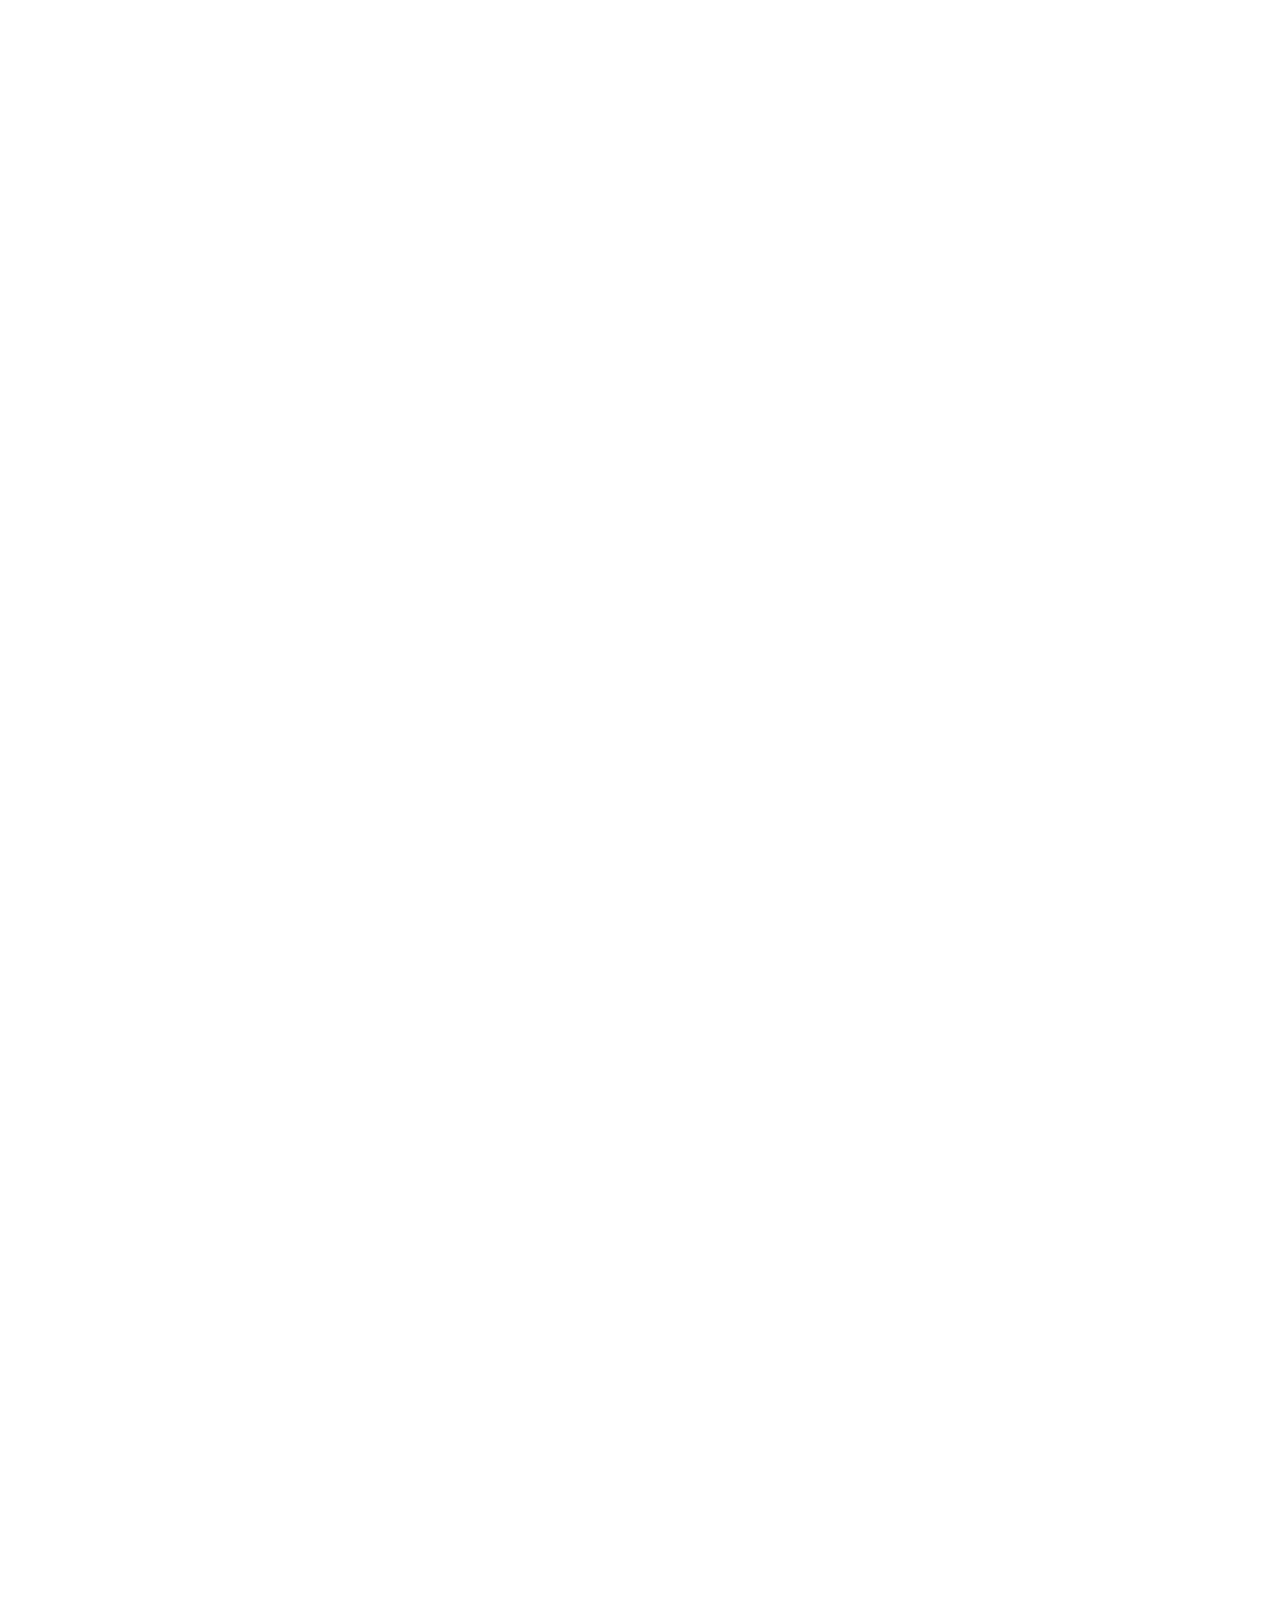
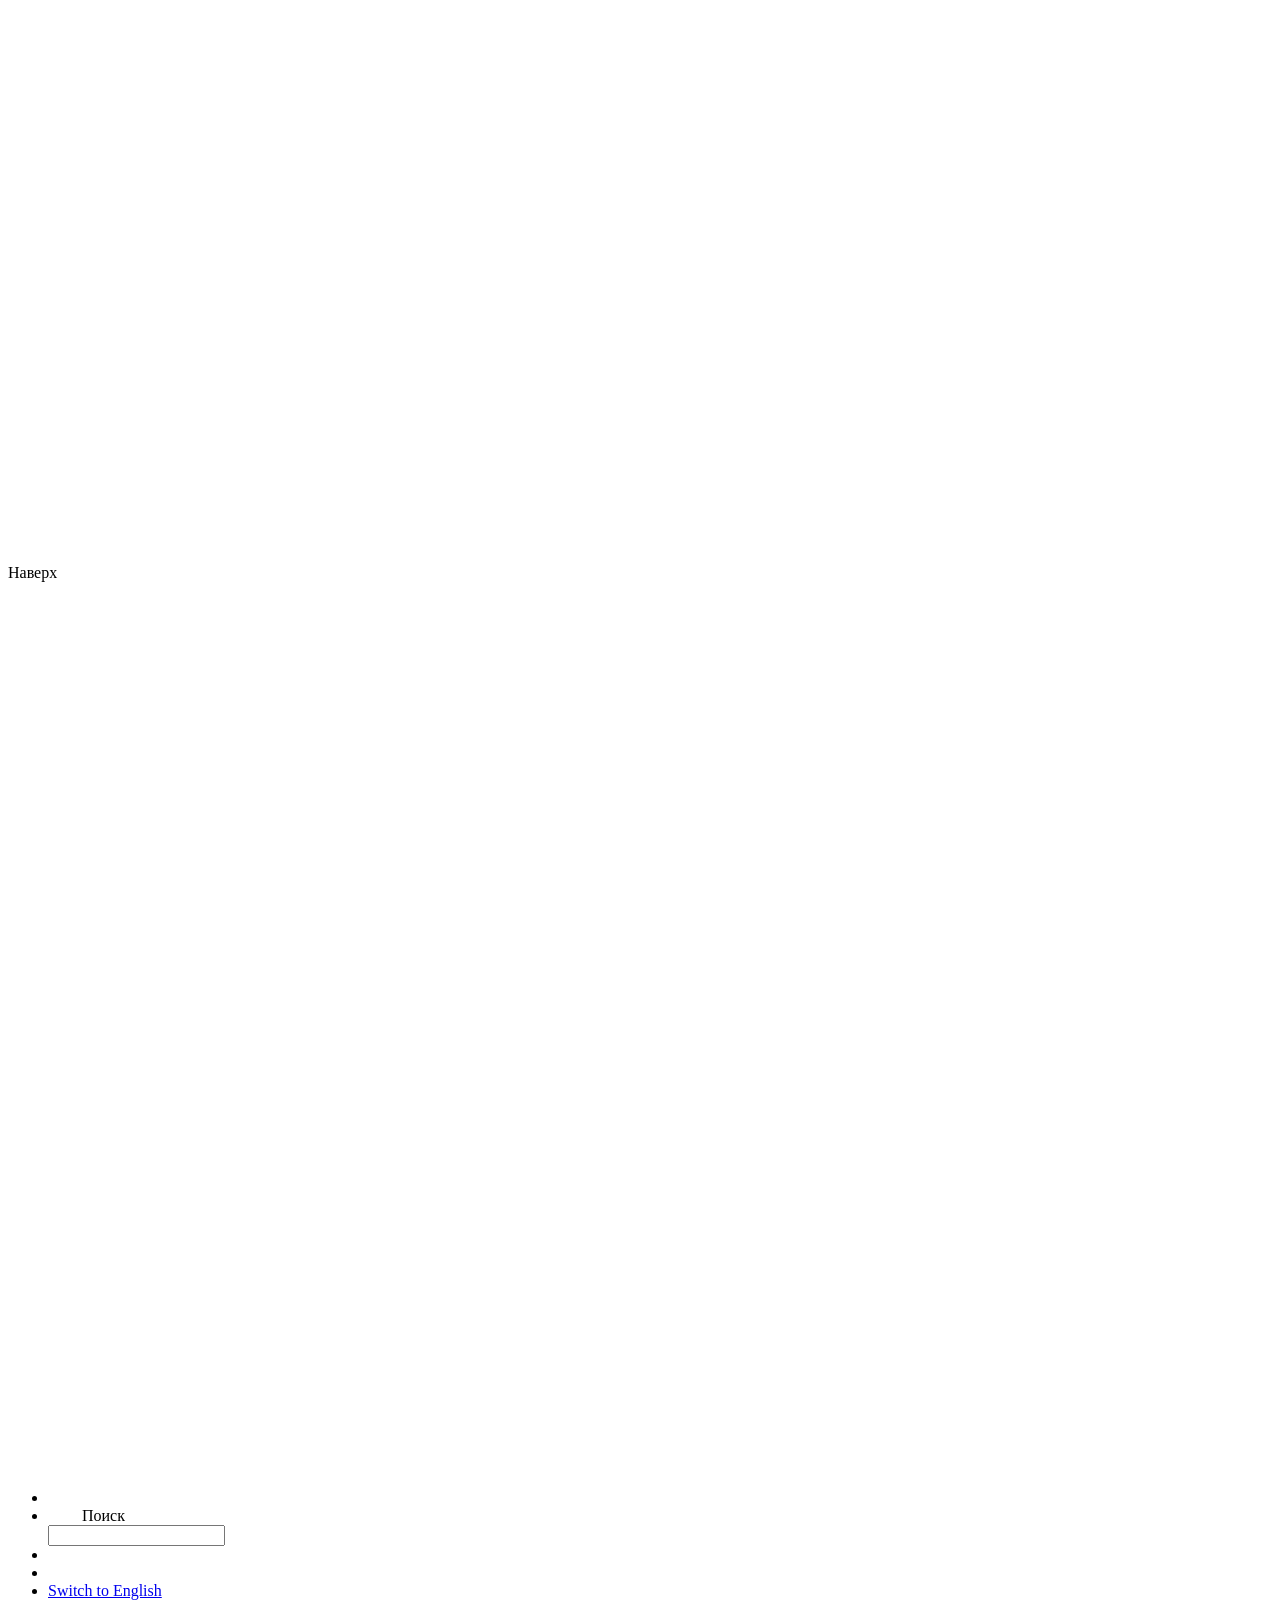
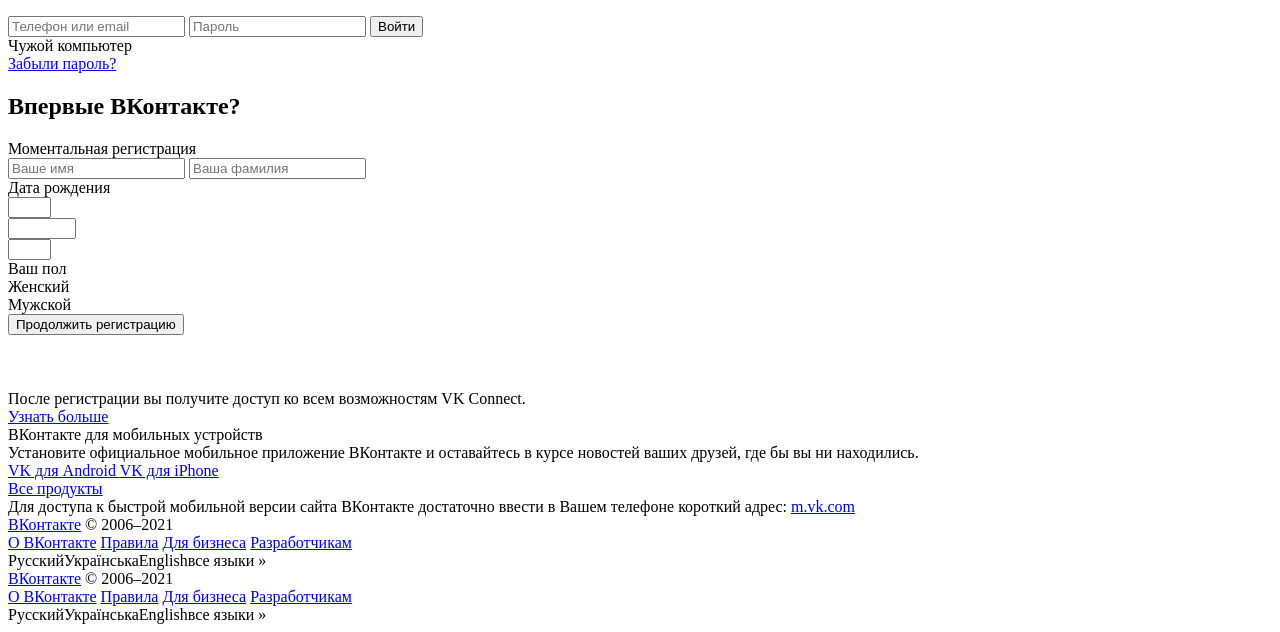
==== index.html @ ff1711c6 "Initial commit" ====
<!DOCTYPE html>
<!-- saved from url=(0015)https://vk.com/ -->
<html lang="ru" dir="ltr" style="--scroll-fixed-width:1863px; --layout-width:960px;"><head class="push_notifier_supported"><meta http-equiv="Content-Type" content="text/html; charset=windows-1251">
<meta http-equiv="X-UA-Compatible" content="IE=edge">
<link rel="shortcut icon" href="https://vk.com/images/icons/favicons/fav_logo.ico?6">

<link rel="apple-touch-icon" href="https://vk.com/images/icons/pwa/apple/default.png?11">


<meta name="description" content="��������� � ������������� �������� ��� ������� � ������ ������ � ��������������, ������� ��������� ���������� ������� ��������� �������. �� �����, ����� ������, ������������, �������������, ������ � ������� ������ ���������� � ��������.">

<title>����� ���������� | ���������</title>

<noscript><meta http-equiv="refresh" content="0; URL=/badbrowser.php"></noscript>

<link type="text/css" rel="stylesheet" href="./����� ���������� _ ���������_files/common.98b99e2657a9393bf182.css"><link type="text/css" rel="stylesheet" href="./����� ���������� _ ���������_files/base.0cde54f9659869dbcda3.css"><link type="text/css" rel="stylesheet" href="./����� ���������� _ ���������_files/fonts_utf.3e49cba3b57d115e0fd0.css"><link type="text/css" rel="stylesheet" href="./����� ���������� _ ���������_files/fonts_cnt.2758ddb836f8883f0d1d.css">

<script src="./����� ���������� _ ���������_files/sdk.js.���������" async="" crossorigin="anonymous"></script><script type="text/javascript" async="" src="./����� ���������� _ ���������_files/code.js.���������"></script><script id="facebook-jssdk" src="./����� ���������� _ ���������_files/sdk.js(1).���������"></script><script type="text/javascript">


(function() {
var alertCont;
function trackOldBrowserEvent(event) {
  var xhr = new XMLHttpRequest();
  xhr.open('GET', '/badbrowser_stat.php?act=track&event=' + event);
  xhr.send();
}
function exposeGlobals() {
  window.hideOldBrowser = function() {
    alertCont.remove();
    var date = new Date();
    date.setTime(date.getTime() + (7 * 24 * 60 * 60 * 1000));
    var expiresDate = date.toGMTString();
    var domain = window.locDomain;
    document.cookie = 'remixoldbshown=1; expires=' + expiresDate + '; path=/' + (domain ? '; domain=.' + domain : '') + ';secure';
    trackOldBrowserEvent('hideAlert_atom');
  }
}
function checkOldBrowser() {
  if(!document.body) {
    setTimeout(checkOldBrowser, 100);
    return;
  }
  try {
    if ((false || !('noModule' in HTMLScriptElement.prototype)) && !false) {
      exposeGlobals();
      var alert = '<div class="OldBrowser__container OldBrowser__container--atom" style="width:960px;">  ��� ������� �������. ���������� <a href="https://vk.com/away.php?to=https%3A%2F%2F1l-go.mail.ru%2Fr%2Fadid%2F3152198_2013344%2Fpid%2F102819%2Fpof%2F1%2Ff%2F3%2F%3F_1larg_sub%3Dwidgetgame.505007%26rfr%3D505007%26utm_source%3Dvk%26utm_medium%3Dstripeall%26utm_campaign%3DExpVk&badbrowser=atom&badbrowser_meta=_badbrowser_alert" target="_blank">������� Atom</a>, ����� ������ ��������� ���� ������� � ����������. <a href="https://vk.com/away.php?to=https%3A%2F%2F1l-go.mail.ru%2Fr%2Fadid%2F3152198_2013344%2Fpid%2F102819%2Fpof%2F1%2Ff%2F3%2F%3F_1larg_sub%3Dwidgetgame.505007%26rfr%3D505007%26utm_source%3Dvk%26utm_medium%3Dstripeall%26utm_campaign%3DExpVk&badbrowser=atom&badbrowser_meta=_badbrowser_alert" target="_blank">���������</a>  <span class="OldBrowser__close" aria-label="�������" role="button" onclick="hideOldBrowser();"></span></div>';
      alertCont = document.createElement('div');
      alertCont.className = 'OldBrowser';
      alertCont.id = 'old_browser_wrap';
      alertCont.innerHTML = alert;
      document.body.appendChild(alertCont);
      trackOldBrowserEvent('showAlert_atom');
    } else {
      if (browserVersion < lastVersions[browserName] - 1) {
        trackOldBrowserEvent('badBrowser' + (lastVersions[browserName] - browserVersion));
      }
    }
  } catch(e) {}
}
setTimeout(checkOldBrowser, 0);
})();
var vk = {
  ads_rotate_interval: 120000,
  al: parseInt('3') || 4,
  id: 0,
  sex: 0,
  intnat: '' ? true : false,
  host: 'vk.com',
  loginDomain: 'https://login.vk.com/',
  lang: 0,
  statsMeta: {"platform":"web2","st":false,"time":1611309589,"hash":"NUoEAa5z1eezAglISKm4rr62os9fqSks07kxkc6GIv0"},
  loaderNavSection: '',
  rtl: parseInt('') || 0,
  version: 8029367,
  stDomains: 0,
  stDomain: 'https://st2-9.vk.com',
  navPostfix: "",
  wsTransport: 'https://stats.vk-portal.net',
  stExcludedMasks: ["loader_nav","lang","sw\/"],
  zero: false,
  contlen: 11785,
  loginscheme: 'https',
  ip_h: '6141a54b677fbe3a4a',
  navPrefix: '/',
  dt: parseInt('0') || 0,
  fs: parseInt('13') || 13,
  ts: 1611309589,
  tz: 10800,
  pd: 0,
  vcost: 7,
  time: [2021, 1, 22, 12, 59, 49],
  sampleUser: -1, spentLastSendTS: new Date().getTime(),
  a11y: 0,
  statusExportHash: '',
  audioAdsConfig: {"_":"_"},
  longViewTestGroup: "every_view",
  cma: 1,
  lpConfig: {
    enabled: 0,
    key: '',
    ts: 0,
    url: '',
    lpstat: 0,
    sseUrl: 'https://papi.vk.com/pushsse/ruim'
  },

  pr_tpl: "<div class=\"pr %cls%\" id=\"%id%\"><div class=\"pr_bt\"><\/div><div class=\"pr_bt\"><\/div><div class=\"pr_bt\"><\/div><\/div>",
  push_hash: '96d9d2d1ba0ca1ed69',

  audioInlinePlayerTpl: "<div class=\"audio_inline_player _audio_inline_player no_select\">\n  <div class=\"audio_inline_player_right\">\n    <div class=\"audio_inline_player_volume\"><\/div>\n  <\/div>\n  <div class=\"audio_inline_player_left\">\n    <div class=\"audio_inline_player_progress\"><\/div>\n  <\/div>\n<\/div>",

  pe: {"vk_apps_svg_qr":1,"upload.send_upload_stat":1,"push_notifier":1,"notify_new_events_box":1,"mini_apps_web_add_to_favorites":1,"mini_apps_web_add_to_menu":1,"mini_apps_m_web_new_stub_page":1,"cookie_class_samesite":1,"cookie_secure_default_true":1,"stickers_bot_link":1,"widgets_xdm_same_origin":1,"stickers_money_transfer_suggestions":1,"web2_story_box_enabled":1,"bridge_mobile_story_box_enabled":1,"gifts_stickers_preview_tooltips":1,"navigation_timespent":1,"market_item_recommendations_view_log":1,"market_item_others_view_log":1,"web_stats_transport_story_view":1,"registration_item_stat":1,"mvk_lazy_static_reload":1,"notifications_view_new":1,"ads_market_autopromotion_bookmarks_stats":1,"mini_apps_web_call_api_form_data":1,"web_new_photo_editor":1,"web_new_photo_editor_crop":1,"web_photo_editor_hide_entrypoint":1,"web_stats_try_send":1,"stickers_catalog_reload_after_buy":1,"web_stats_send_on_events_limit":1,"stickers_web_new_ui":1,"ads_new_reports_web_tgb":1,"ads_autopromotion_web_cashback":1,"recognize_mock_turn_off":1,"photo_recognition_web":1,"aliexpress_app_links_with_partner_links":1,"ads_new_reports_web_histories":1,"ads_new_reports_mvk_histories":1,"audio_unauth_preview":1,"audio_unauth_preview_box":1,"ads_easy_promote_goods_new_create_api":1,"unauthorized_media_layer_box":1,"mail_history_unread_counter_observer":1,"pinned_conversations":1,"messenger_empty_pinned_support":1},
  ex: [],
  countryISO: 'RU',
  apiConfigDomains: {
    apiDomain: 'api.vk.com',
    loginDomain: 'login.vk.com',
  },

  isCallsDevEnv: '' ? true : false,
};;vk.rv="105761";;if (!window.constants) { window.constants = {Groups: {
  GROUPS_ADMIN_LEVEL_USER: 0,
  GROUPS_ADMIN_LEVEL_MODERATOR: 1,
  GROUPS_ADMIN_LEVEL_EDITOR: 2,
  GROUPS_ADMIN_LEVEL_ADMINISTRATOR: 3,
  GROUPS_ADMIN_LEVEL_HOST: 4,
  GROUPS_ADMIN_LEVEL_EVENT_CREATOR: 5,
  GROUPS_ADMIN_LEVEL_CREATOR: 6,
  GROUPS_ADMIN_PSEUDO_LEVEL_ADVERTISER: 100
}}; };

window.locDomain = vk.host.match(/[a-zA-Z]+\.[a-zA-Z]+\.?$/)[0];
var _ua = navigator.userAgent.toLowerCase();
if (/opera/i.test(_ua) || !/msie 6/i.test(_ua) || document.domain != locDomain) document.domain = locDomain;
var ___htest = (location.toString().match(/#(.*)/) || {})[1] || '', ___to;
___htest = ___htest.split('#').pop();
if (vk.al != 1 && ___htest.length && ___htest.substr(0, 1) == vk.navPrefix) {
  if (vk.al != 3 || vk.navPrefix != '!') {
    ___to = ___htest.replace(/^(\/|!)/, '');
    if (___to.match(/^([^\?]*\.php|login|mobile|away)([^a-z0-9\.]|$)/)) ___to = '';
    location.replace(location.protocol + '//' + location.host + '/' + ___to);
  }
}

var StaticFiles = {
  'cmodules/web/common_web.js' : {v: '228'},
  'al/common.98b99e2657a9393bf182.css':{v:''},'common.css':{v:1},'al/base.0cde54f9659869dbcda3.css':{v:''},'base.css':{v:1},'al/fonts_utf.3e49cba3b57d115e0fd0.css':{v:''},'fonts_utf.css':{v:1},'al/fonts_cnt.2758ddb836f8883f0d1d.css':{v:''},'fonts_cnt.css':{v:1}
  ,'cmodules/bundles/evbus.035f3d2e60c59ab7cd67.js':{v:'439c8b71aafdabfd59fa'},'cmodules/bundles/audioplayer.cd37a11fd73cf7c5260f.js':{v:'51efaa7bea328a1170fc'},'cmodules/bundles/lottie.42c43ab3dd042ab8b845.js':{v:'4d0de2991b49d6fc43f9'},'cmodules/bundles/common.f70559732b5d9457e70b.js':{v:'7a19ffb59e7291dee91b'},'cmodules/web/common_web.4e89d6c0c5fabb5e8e97.js':{v:'09ffad5ca11badd728bb0b5a2d222c5c'},'lang0_0.js': {v: 26855159},'al/index.3c618ab599f4d3cc7018.css':{v:''},'index.css':{v:1},'cmodules/web/index.c0242d34129434215531.js':{v:'2c7f504852bd6fdf5494fb4cedeab464'},'cmodules/web/index.js':{v:1},'al/login.7943d7332b42a6aac3e5.css':{v:''},'login.css':{v:1},'ui_controls.6d887d252cd181f2be7f.css':{v:''},'ui_controls.css':{v:1},'ui_controls.js':{v:189},'cmodules/web/language.e6cb94ba29575ce683c9.js':{v:'2df63349125bb702f3de60f1cef74025'},'cmodules/web/language.js':{v:1},'cmodules/web/css_types.4e40a0147b1e654944e8.js':{v:'97dd4fb138a234278d30'},'cmodules/web/css_types.js':{v:1},'cmodules/web/unauthorized.a87490ce9038dcc07a31.js':{v:'cfc9f7d7fe75c48f70e807c2c86aa286'},'cmodules/web/unauthorized.js':{v:1},'cmodules/web/jobs_devtools_notification.18d232836dd42b6e90ff.js':{v:'cf88d483af875042e63f47c2939ad20c'},'cmodules/web/jobs_devtools_notification.js':{v:1},'cmodules/web/page_layout.fcff8c7952e7a4726f17.js':{v:'bd8ac43a5631a952d4efbfe75fdb5b03'},'cmodules/web/page_layout.js':{v:1},'cmodules/bundles/71af34534be10395f7f6bb3e2039fd2e.60fb4d8eec439a51d0dd.js':{v:'4b78c3e89b3153e7d52b'},'cmodules/web/ui_common.9946035565b63e1e40ca.js':{v:'6748e6b39395eac1a4f7567d94fd1a04'},'ui_common.js':{v:1},'al/ui_common.2df1b3d763cda2ddf2be.css':{v:''},'ui_common.css':{v:1},'cmodules/bundles/87e53d18c97a21833435b4d03c8ffead.71abec828712e3c2fe34.js':{v:'118df2fa244ad28f118d'},'cmodules/web/likes.90b1bfe7484d1167dc9b.js':{v:'41daf6153d2a34d2d97b3b9e9a47c586'},'cmodules/web/likes.js':{v:1}
}
var abp;
</script>

<script type="text/javascript" src="./����� ���������� _ ���������_files/loader_nav21878027180_0.js.���������"></script><script type="text/javascript" src="./����� ���������� _ ���������_files/evbus.035f3d2e60c59ab7cd67.js.���������"></script><script type="text/javascript" src="./����� ���������� _ ���������_files/audioplayer.cd37a11fd73cf7c5260f.js.���������"></script><script type="text/javascript" src="./����� ���������� _ ���������_files/lottie.42c43ab3dd042ab8b845.js.���������"></script><script type="text/javascript" src="./����� ���������� _ ���������_files/common.f70559732b5d9457e70b.js.���������"></script><script type="text/javascript" src="./����� ���������� _ ���������_files/common_web.4e89d6c0c5fabb5e8e97.js.���������"></script><script type="text/javascript" src="./����� ���������� _ ���������_files/lang0_0.js.���������"></script><script type="text/javascript" src="./����� ���������� _ ���������_files/px.js.���������"></script><script type="text/javascript" src="./����� ���������� _ ���������_files/px.js(1).���������"></script><link rel="alternate" media="only screen and (max-width: 640px)" href="https://m.vk.com/"><link rel="alternate" href="android-app://com.vkontakte.android/vkontakte/m.vk.com/"><meta name="msApplication-ID" content="C6965DD5.VK"><meta name="msApplication-PackageFamilyName" content="C6965DD5.VK_v422avzh127ra"><link type="text/css" rel="stylesheet" href="./����� ���������� _ ���������_files/index.3c618ab599f4d3cc7018.css"><script type="text/javascript" src="./����� ���������� _ ���������_files/index.c0242d34129434215531.js.���������"></script><link type="text/css" rel="stylesheet" href="./����� ���������� _ ���������_files/login.7943d7332b42a6aac3e5.css"><link type="text/css" rel="stylesheet" href="./����� ���������� _ ���������_files/ui_controls.6d887d252cd181f2be7f.css"><script type="text/javascript" src="./����� ���������� _ ���������_files/ui_controls.js.���������"></script><script type="text/javascript" src="./����� ���������� _ ���������_files/language.e6cb94ba29575ce683c9.js.���������"></script><script type="text/javascript" src="./����� ���������� _ ���������_files/css_types.4e40a0147b1e654944e8.js.���������"></script><script type="text/javascript" src="./����� ���������� _ ���������_files/unauthorized.a87490ce9038dcc07a31.js.���������"></script><script type="text/javascript" src="./����� ���������� _ ���������_files/jobs_devtools_notification.18d232836dd42b6e90ff.js.���������"></script><script type="text/javascript" src="./����� ���������� _ ���������_files/page_layout.fcff8c7952e7a4726f17.js.���������"></script><script type="text/javascript" src="./����� ���������� _ ���������_files/71af34534be10395f7f6bb3e2039fd2e.60fb4d8eec439a51d0dd.js.���������"></script><script type="text/javascript" src="./����� ���������� _ ���������_files/ui_common.9946035565b63e1e40ca.js.���������"></script><link type="text/css" rel="stylesheet" href="./����� ���������� _ ���������_files/ui_common.2df1b3d763cda2ddf2be.css"><script type="text/javascript" src="./����� ���������� _ ���������_files/87e53d18c97a21833435b4d03c8ffead.71abec828712e3c2fe34.js.���������"></script><script type="text/javascript" src="./����� ���������� _ ���������_files/likes.90b1bfe7484d1167dc9b.js.���������"></script>

<script src="./����� ���������� _ ���������_files/abc_light.8cf54149d52620d943d3.js.���������"></script><script src="./����� ���������� _ ���������_files/tooltips.974c2985ad1afce35190.js.���������"></script><link rel="stylesheet" type="text/css" href="./����� ���������� _ ���������_files/tooltips.20ea6b88c8c0f24bbc8c.css"><style id="savefrom-styles" class="sf-audio">.savefrom_vk_download.sf-audio-btn{background:url([data-uri]) center no-repeat !important;opacity:0.4}</style><style type="text/css"> div#system_msg.fixed {visibility:hidden}
</style><style type="text/css">:root div[data-ads], :root div[data-ad], :root div[data-ad-view], :root aside[aria-label="���������� �������"], :root #ads_left *, :root img[style*="//counter.yadro.ru/"], :root img[src*="://c.bigmir.net/"], :root a[href^="http://click.hotlog.ru/"], :root a[href*="//top.mail.ru/jump?"], :root [title="uWeb Counter"], :root [title="uCoz Counter"], :root .min-width-normal > #popup_container ~ #fade, :root .min-width-normal > #popup_container, :root body > div[class^="_"][class*=" _"][class$="_stBig"], :root body > div[id^="dV"][style^="width"][style*="height"][style*="position"][style*="fixed"][style*="overflow"][style*="z-index"][style*="background"], :root a[href*="/ulike.farm"], :root div[id^="yandex_rtb"], :root div[class^="yandex_rtb"], :root .stat_pixel_yes[onclick][class*="_layout_"][class*="_format_"], :root .i-bem.b-timetable__row[onclick*="awaps"], :root .content__right > .z-market_right_yes, :root .app.blog-post-page .secondary-header-ad-block, :root .app.blog-post-page #right-column > .sticky, :root #root > .app > #layout > #very-right-column .aggregator__header, :root object[data^="blob"], :root noindex > .search_result[class*="search_result_"], :root img[width="468"][height="60"], :root img[width="160"][height="600"], :root iframe[src*="utraff.com"], :root iframe[src*="hd.gg33.top/"], :root iframe[src*="ads.exosrv.com"], :root iframe[src*="://vidroll.ru/"], :root iframe[src*="/mixadv_"], :root iframe[src*="/carta.ua/ajax/widget."], :root iframe[src*="/3647.tech"], :root iframe[id^="republer"], :root div[id^="zcbclk"], :root div[id^="trafmag_"], :root div[id^="tizerws_"], :root div[id^="smi2adblock_"], :root div[id^="sblock_inform_"], :root div[id^="news_nest_net_ru"], :root div[id^="news_nest_msk_ru"], :root div[id^="news_2xclick_ru_"], :root div[id^="join_informer_"], :root div[id^="bidvol-widget-"], :root div[id^="b_tz_"], :root div[id^="ads_games_"], :root div[id^="admixer_"], :root div[id^="M"][id*="Composite"], :root div[id^="DIV_DA_"], :root div[id^="Crt-"][style], :root div[id*="Teaser_Block"], :root div[class^="da-ya-widget"], :root div[class*="spklw"][data-type="ad"], :root div[class*="relap"][class*="-rec-item"], :root a[onclick*="trtkp.ru"], :root a[onclick*="offergate-amigo"], :root a[href^="https://www.juicer.io?referrer="], :root a[href^="https://msetup.pro"], :root a[href^="https://kshop"][href*=".pro/"], :root a[href^="http://trafmaster.com"], :root a[href^="http://traderstart.mirtesen.ru"], :root a[href^="http://reals-story.ru/"], :root a[href^="http://kshop.biz/"], :root a[href^="http://browserload.info/"], :root a[href^="http://apytrc.com/click/"], :root a[href="http://advert.mirtesen.ru/"], :root a[href*="zdravo-med.ru"], :root a[href*="xxxrevpushclcdu.com"], :root a[href*="trklp.ru"], :root a[href*="traflabs.xyz"], :root a[href*="trafgid.xyz"], :root div[id^="CGCandy"], :root a[href*="tptrk.ru"], :root a[href*="torrentum.ru"], :root a[href*="shakesclick.com"], :root a[href*="shakescash.com"], :root a[href*="shakes.pro"], :root a[href*="sapmedia.ru"], :root a[href*="sandratand.ru"], :root a[href*="rexchange.begun.ru/rclick?"], :root a[href*="refpazus.top"], :root a[href*="problogrus.ru"], :root a[href^="https://homyanus.com"], :root a[href*="please-direct.me"], :root a[href*="please-direct.com"], :root a[href*="sviruniversal.com/"], :root a[href*="octoclick.net"], :root a[href*="marketgid.com/"], :root a[href*="litewebbusiness.com"], :root a[href*="navaxudoru.com"], :root a[href*="lifebloggersz.ru"], :root a[href*="kinnohoyutd.site"], :root a[href*="intovarro.ru"], :root a[href*="https://relap.io/r?"], :root a[href*="herrabjec.pro"], :root a[href*="goodtrack.ru"], :root a[href*="gocdn.ru"], :root a[href*="go.ad2up.com"], :root a[href*="ftpglst.com"], :root a[href*="flylinks.pw"], :root a[href*="filebase.me"], :root a[href*="cpl11.ru"], :root a[href*="cpl1.ru"], :root a[href*="cpagetti1.com"], :root a[href*="cmsmodnews.com"], :root a[href*="bubblesmedia.ru/sb/clk/"], :root a[href*="blogers-story.ru"], :root a[href*="shakesin.com"], :root a[href*="bgrndi.com"], :root a[href*="beststbuy.ru"], :root a[href*="best-zdorovye.ru"], :root a[href*="beauty-list.ru"], :root a[href*="medinforms.ru"], :root a[href*="awesomeredirector"], :root a[href*="amigo-biz.ru/ads/click"], :root a[href*="amgfile.ru"], :root a[href*="ads2-adnow.com"], :root a[href*="slovosil.com"], :root a[href*="ads-provider.com"], :root a[href*="://telamoncleaner.com/tracker/?partner="], :root a[href*="://segodnia.club/"], :root a[href*="://ruonline.bar/"], :root a[href*="://rendersaveron.com"], :root a[href*="://renderbrandium.com"], :root a[href*="://parandaya.com"], :root a[href*="://ourbrowser.net"], :root a[href*="best-zdrav.ru"], :root a[href*="://newbrowserme.ru/"], :root a[href*="://new.torrent-pack.ru/"], :root a[href*="://loderkkis.ru"], :root a[href*="://getyoursoft.ru/"], :root a[href*="://getbrauzer.ru/"], :root a[href*="://clickstats.online/"], :root a[href*="://clickstats.fun/"], :root a[href*="://chikidiki.ru"], :root a[href*="://adv-views.com"], :root a[href*="/universalsrc.net/"], :root a[href*="/universalsrc.com/"], :root a[href^="http://fly-shops.ru"], :root a[href*="/universal-lnk.net/"], :root a[href*="://vpnbrowser.ru/"], :root a[href*="/uni-lnk.com/"], :root a[href*="/uloads.ru/"], :root a[href*="/u-loads.ru/"], :root a[href*="/u-load.ru/"], :root a[href*="/sarimsolus.com/"], :root a[href*="/rapidtor.site"], :root a[href*="/onvix.tv/promo/"][target=_blank], :root a[href*="/newbrowser.club/"], :root a[href*="/myuniversalnk.com/"], :root a[href*="/go.1k3.net/"], :root iframe[src*="marketgid.com"], :root a[href*="/getdriverpack.ru"], :root a[href*="/fastvk.com"], :root a[href*="/api/redirect?offerid="], :root a[href*="/advjump.com"], :root iframe[src*="laim.tv/rotator/"], :root a[href*="/advertisesimple.info"], :root a[href*="//viruniversal.com/"], :root a[href*="//utimg.ru/"], :root a[href*="//universalut.info/"], :root a[href*="//universalse.info/"], :root a[href*="//universalice.info/"], :root a[href*="//ubar.pro"], :root a[href*="//ubar-pro"], :root a[href*="//tiruniversal.com/"], :root a[href*="//sub"][href*="bubblesmedia.ru"], :root a[href*="//spishi.vip/"], :root a[href*="//restofarian.com"], :root a[href*="//reruniversal.com/"], :root a[href*="//refpaewsbc.top/"], :root a[href*="//partners.house/"], :root a[href*="//parandeya.com/"], :root a[href*="//loderlx.ru"], :root a[href*="//getmybrowser.ru/"], :root a[href*="trtkp.ru"], :root a[href*="//fofuvipibo.com/"], :root a[href*="//febrare.ru/"], :root a[href*="advertwebgid.ru"], :root a[href*="//ext-load.net"], :root a[href*="//do-rod.com/"], :root a[href*="//avertise.ru/"], :root a[href*=".twkv.ru"], :root a[href*=".pokupkins.ru"], :root .app.blog-post-page #blog-post-item-video-ad, :root a[href*=".1liveinternet.ru"], :root a[href*="katuhus.com"], :root a[data-href*="recreativ.ru"], :root [onclick*="trklp.ru"], :root [onclick*="traffic-media.co"], :root [onclick*="mixadvert.com"], :root [onclick*="/sb/clk/"], :root [onclick*=".twkv.ru"], :root [href^="https://download.cdn.yandex.net/yandex-tag/weboffer/"], :root [href*="pigiuqproxy.com"], :root [href*="driftawayforfun.com"], :root [href*="://clickpzk.com/"], :root [href*="://click.1k3web.net/"], :root [href*="://click.1k3web.com/"], :root [href*="://click.1k3pub.com/"], :root [href*="://browseit.ru/"], :root [href*="/zfvklk.ru"], :root [href*="/vaigowoa.com"], :root [href*="//loadbrowser.ru/"], :root [data-url*="://installpack.net"], :root [data-link*="amigo-browser.ru/dkit-"], :root [data-la-show-block-id], :root [data-la-refresh-timeout], :root [data-la-block], :root a[href*="films.ws"], :root [data-la-block-show-id], :root [class^="flat_pm_"][class*="_out"], :root [class^="flat_pm_"][class*="_crss"], :root .mywidget__col > .mywidget__link_advert, :root [data-link*="/sb/clk/"], :root .header-banner > #moneyback[target="_blank"], :root [id^="unit_"] > a[href*="://smi2.ru"], :root .base-page_left-side > #left_ban, :root .base-page_center > .banerTop, :root #adv_unisound ~ #main > #slidercontentContainer, :root a[href*="/get-torrent.ru"], :root #adv_kod_frame ~ #gotimer, :root #PopWin[onmousemove], :root #MT_overroll ~ div[class][style="left:0px;top:0px;height:480px;width:650px;"], :root topadblock, :root div[id^="cpa_rotator_block"], :root script[src^="http://free-shoutbox.net/app/webroot/shoutbox/sb.php?shoutbox="] + #freeshoutbox_content, :root input[onclick^="window.open('http://www.FriendlyDuck.com/"], :root img[alt^="Fuckbook"], :root iframe[src^="http://static.mozo.com.au/strips/"], :root iframe[id^="google_ads_iframe"], :root div[jscontroller="U835zd"] + c-wiz[jsrenderer="YnuqN"], :root div[id^="zergnet-widget"], :root div[id^="traffective-ad-"], :root div[id^="sticky_ad_"], :root div[id^="q1-adset-"], :root div[id^="proadszone-"], :root a[href*="land-gooods.ru"], :root div[id^="lazyad-"], :root div[id^="gtm-ad-"], :root div[id^="google_ads_iframe_"], :root div[id^="ezoic-pub-ad"], :root div[id^="dmRosAdWrapper"], :root div[id^="div-gpt-ad"], :root div[id^="div-adtech-ad-"], :root div[id^="dfp-slot-"], :root div[id^="dfp-ad-"], :root div[id^="block-views-topheader-ad-block-"], :root div[id^="advt-"], :root div[id^="advads_"], :root a[href*="netcrys.com"], :root div[id^="ads300_600-widget"], :root iframe[src*="//refpakglscpj."], :root a[href^="http://olivka.biz/"], :root input[onclick^="window.open('http://www.friendlyduck.com/"], :root div[id^="ads300_250-widget"], :root div[id^="ads300_100-widget"], :root div[id^="ads250_250-widget"], :root div[id^="ads120_600-widget"], :root a[href*="trk-1.com"], :root div[id^="adrotate_widgets-"], :root div[id^="ad_script_"], :root a[href*="/rating/"] > img[width="88"][height="31"], :root div[id^="ad_rect_"], :root #root > .app > #layout > #very-right-column > .aggregator > .aggregator__items, :root div[id^="ad_position_"], :root div[id^="ad-server-"], :root a[href*="//gerocenius.com/"], :root div[id^="ad-cid-"], :root div[id^="acm-ad-tag-"], :root a[href^="http://hitcounter.ru/top/stat.php"], :root div[id^="YFBMSN"], :root div[id^="ADV-SLOT-"], :root div[data-spotim-slot], :root div[data-role="sidebarAd"], :root div[data-native_ad], :root div[data-mediatype="advertising"], :root div[data-id-advertdfpconf], :root div[data-crl="true"][data-id^="CarouselPLA-"], :root div[data-content="Advertisement"], :root div[data-adunit], :root div[data-adunit-path], :root div[class^="zn-sponsored-outbrain-"], :root div[class^="proadszone-"], :root div[class^="pane-google-admanager-"], :root div[class^="lifeOnwerAd"], :root iframe[name^="google_ads_iframe"], :root div[class^="largeRectangleAd_"], :root div[class^="kiwiad-popup"], :root div[class^="kiwiad-desktop"], :root div[class^="index_adBeforeContent_"], :root a[href*="tvroff.net"], :root div[class^="index_adAfterContent_"], :root img[title="bigmir)net TOP 100"], :root div[class^="index__adWrapper"], :root div[class^="block-openx-"], :root div[class^="backfill-taboola-home-slot-"], :root div[class^="articleAdUnitMPU_"], :root a[href*="//adoffer.pro/"], :root div[class^="advertisement-desktop"], :root div[class^="adsbutt_wrapper_"], :root a[href*="linkmyc.com"], :root div[class^="ads-partner-"], :root div[class^="adbanner_"], :root div[class^="ad_position_"], :root div[class^="SponsoredAds"], :root div[class^="ResponsiveAd-"], :root div[class^="PreAd_"], :root div[class^="Display_displayAd"], :root a[href^="http://datxxx.com"], :root div[class^="BannerAd_"], :root div[class^="AdhesionAd_"], :root div[class^="Ad__bigBox"], :root a[href*="thor-media.ru/click/"], :root div[class^="Ad__adContainer"], :root img[width="728"][height="90"], :root div[id^="divAdvAD_"], :root div[class^="ad_border_"], :root div[class^="AdItem-"], :root [id^="relap-custom-iframe-rec"], :root div[class^="AdEmbeded__AddWrapper"], :root span[data-component-type="s-ads-metrics"], :root div[class^="AdBannerWrapper-"], :root a[href*="goext.info"], :root div[class*="_browserAdOuterContainer_"], :root div[class*="_AdInArticle_"], :root div[class*="-storyBodyAd-"], :root a[href*="://bestnewsoft.ru/"], :root div[id^="adfox_"], :root div#main > div.D1fz0e, :root div > [class][onclick*=".updateAnalyticsEvents"], :root bottomadblock, :root aside[id^="tn_ads_widget-"], :root aside[id^="adrotate_widgets-"], :root amp-ad-custom, :root iframe[src*="fwdcdn.com/frame/partners/"], :root a[target="_blank"][onmousedown="this.href^='http://paid.outbrain.com/network/redir?"], :root a[href*="shakespoint.com"], :root a[target="_blank"][href^="http://api.taboola.com/"], :root a[style="display:block;width:300px;min-height:250px"][href^="http://li.cnet.com/click?"], :root div[class^="BlockAdvert-"], :root a[src^="https://www.utherverse.com/net/"], :root a[onmousedown^="this.href='http://paid.outbrain.com/network/redir?"][target="_blank"] + .ob_source, :root a[onmousedown^="this.href='http://paid.outbrain.com/network/redir?"][target="_blank"], :root a[href*="://ruprivate.club/"], :root div[role="navigation"] + c-wiz > script + div > .kxhcC, :root a[onclick*="//m.economictimes.com/etmack/click.htm"], :root a[href^="https://zononi.com/"], :root a[href*="offhealth.ru"], :root a[href^="https://www.what-sexdating.com/"], :root a[href^="https://www.vewwrmp.com/"], :root a[href^="https://www.spyoff.com/"], :root a[href^="https://www.share-online.biz/affiliate/"], :root a[href^="https://www.securegfm.com/"], :root DFP-AD, :root a[href^="//porngames.adult/?SID="], :root a[href^="https://www.oneclickroot.com/?tap_a="] > img, :root a[href^="https://www.mypornstarcams.com/landing/click/"], :root a[href^="http://www.duckcash.eu/"], :root a[href^="https://www.mrskin.com/account/"], :root a[href^="https://www.iyalc.com/"], :root a[href^="https://www.goldenfrog.com/vyprvpn?offer_id="][href*="&aff_id="], :root a[href^="https://www.get-express-vpn.com/offer/"], :root a[href*="/mosday.ru/ad/"], :root a[href^="https://www.gambling-affiliation.com/cpc/"], :root a[href^="http://webgirlz.online/landing/"], :root a[href^="https://www.g4mz.com/"], :root a[href^="https://www.clicktraceclick.com/"], :root a[href^="https://www.camyou.com/?cam="][href*="&track="], :root a[href^="https://www.camsoda.com/enter.php?id="], :root a[href^="https://www.brazzersnetwork.com/landing/"], :root a[href^="https://www.bebi.com"], :root a[href^="https://www.awin1.com/cread.php?awinaffid="], :root a[href^="https://www.adskeeper.co.uk/"], :root a[href^="http://farm.plista.com/pets"], :root a[href^="https://windscribe.com/promo/"], :root a[href^="http://ad-emea.doubleclick.net/"], :root a[href^="https://understandsolar.com/signup/?lead_source="][href*="&tracking_code="], :root div[id^="tms-ad-dfp-"], :root a[href^="https://trust.zone/go/r.php?RID="], :root a[href^="https://trf.bannerator.com/"], :root a[href*="kodielinktrust.ru"], :root a[href*="//universalin.info/"], :root a[href^="http://go.247traffic.com/"], :root a[href^="https://bestcond1tions.com/"], :root a[href^="https://trappist-1d.com/"], :root a[href^="https://traffic.bannerator.com/"], :root a[href^="https://tracking.truthfinder.com/?a="], :root .base-page_center > .banerBottom, :root #rhs_block .xpdopen > ._OKe > div > .mod > ._yYf, :root a[href^="https://tracking.gitads.io/"], :root a[href^="https://track.ultravpn.com/"], :root a[href*="/myuniversalnk.net/"], :root a[href^="https://www.adultempire.com/"][href*="?partner_id="], :root a[href^="https://track.healthtrader.com/"], :root a[href^="https://track.clickmoi.xyz/"], :root div[class^="da-widget-"], :root a[href^="https://control.trafficfabrik.com/"], :root a[href^="https://track.52zxzh.com/"], :root a[href*="//historategory.com/"], :root #BlWrapper > .b-temp_rbc, :root div[class^="div-gpt-ad"], :root .ra[align="right"][width="30%"], :root a[href^="https://axdsz.pro/"], :root a[href^="https://tour.mrskin.com/"], :root a[href^="https://tc.tradetracker.net/"] > img, :root a[href^="https://t.mobtya.com/"], :root a[href^="https://t.hrtyj.com/"], :root a[href^="https://t.hrtye.com/"], :root a[href*="top-info24.ru"], :root a[href^="https://syndication.optimizesrv.com/splash.php?"], :root a[href^="https://syndication.exoclick.com/splash.php?"], :root a[href^="http://connectlinking6.com/"], :root a[href^="http://cdn3.adexprts.com/"], :root a[href^="https://spygasm.com/track?"], :root div[id^="ad-div-"], :root a[href^="https://secure.eveonline.com/ft/?aid="], :root a[href*="/afftraf.co/"], :root a[href^="https://secure.bstlnk.com/"], :root div[class^="kiwi-ad-wrapper"], :root a[href^="https://rev.adsession.com/"], :root [href*=".trackmstr.com"], :root a[href^="https://refpasrasw.world/"], :root a[href^="https://refpaexhil.top/"], :root a[href^="https://redirect.ero-advertising.com/"], :root AD-SLOT, :root a[href^="https://pubads.g.doubleclick.net/"], :root a[href^="https://prf.hn/click/"][href*="/adref:"], :root #rhs_block .mod > .gws-local-hotels__booking-module, :root a[href^="http://www.my-dirty-hobby.com/?sub="], :root a[href^="https://porndeals.com/?track="], :root a[href^="https://offerforge.net/"], :root div[id^="ad_head_celtra_"], :root a[href^="https://t.grtyi.com/"], :root a[href^="https://myusenet.xyz/"], :root a[href^="https://my-movie.club/"], :root a[href*="bestforexplmdb.com"], :root a[href^="https://msecure117.com/"], :root a[href^="https://mk-cdn.net/"], :root a[href^="https://mk-ads.com/"], :root div[data-adv-type="dfp"], :root a[href^="https://misspkl.com/"], :root a[href*="/amigo-browser.ru"][target="_blank"], :root a[href^="https://medleyads.com/"], :root a[href*=".approvallamp.club/"], :root a[href^="https://landing1.brazzersnetwork.com"], :root a[href^="http://adrunnr.com/"], :root a[href^="https://landing.brazzersplus.com/"], :root a[href^="https://land.rk.com/landing/"], :root .lads[width="100%"][style="background:#FFF8DD"], :root a[href^="https://land.brazzersnetwork.com/landing/"], :root a[href^="https://juicyads.in/"], :root a[href^="https://join.virtuallust3d.com/"], :root body > #__promoStickyButton, :root a[href^="http://www.uniblue.com/cm/"], :root a[href^="https://join.sexworld3d.com/track/"], :root a[href^="https://join.dreamsexworld.com/"], :root a[href^="https://incisivetrk.cvtr.io/click?"], :root a[href^="https://iactrivago.ampxdirect.com/"], :root div[data-ismultirow="true"][data-id^="CarouselPLA-"], :root a[href^="https://horny-pussies.com/tds"], :root td[valign="top"] > .mainmenu[style="padding:10px 0 0 0 !important;"], :root a[href^="http://feedads.g.doubleclick.net/"], :root a[href^="https://redsittalvetoft.pro/"], :root a[href^="https://googleads.g.doubleclick.net/pcs/click"], :root a[href^="http://cdn.adstract.com/"], :root a[href^="https://gogoman.me/"], :root div[jsdata*="CarouselPLA-"][data-id^="CarouselPLA-"], :root a[href^="https://go.trackitalltheway.com/"], :root a[href^="https://go.stripchat.com/"][href*="&campaignId="], :root a[href^="https://go.hpyrdr.com/"], :root a[href^="https://adnetwrk.com/"], :root a[href^="https://go.gldrdr.com/"], :root div[id^="mainads"], :root a[href^="https://go.currency.com/"], :root [id^="newPortal_informer_"], :root a[href^="https://track.afftck.com/"], :root a[href^="http://guideways.info/"], :root a[href^="https://go.cmrdr.com/"], :root a[href*=".inclk.com/"], :root a[href^="https://go.ad2up.com/"], :root a[href^="https://freeadult.games/"], :root a[href^="https://fonts.fontplace9.com/"], :root a[href^="http://clkmon.com/adServe/"], :root a[href^="https://flirtaescopa.com/"], :root a[href^="https://fleshlight.sjv.io/"], :root a[href^="https://fakelay.com/"], :root a[href^="https://earandmarketing.com/"], :root [lazy-ad="leftthin_banner"], :root a[href^="https://dynamicadx.com/"], :root .GFYY1SVE2 > .GFYY1SVD2 > .GFYY1SVG5, :root a[href^="https://djtcollectorclub.org/"][href*="?affiliate_id="], :root a[href*="blogi-novosti.ru"], :root a[href^="http://adf.ly/?id="], :root a[href^="https://uncensored3d.com/"], :root a[href^="https://creacdn.top-convert.com/"], :root a[href*="=exoclick"], :root a[href^="https://www.chngtrack.com/"], :root a[href^="https://retiremely.com/"], :root a[href^="https://cpmspace.com/"], :root .commercial-unit-mobile-top > .v7hl4d, :root a[href^="https://click.plista.com/pets"], :root a[href*="twtn.ru/"], :root a[href^="https://chaturbate.xyz/"], :root a[href^="http://look.djfiln.com/"], :root a[href^="https://chaturbate.jjgirls.com/"][href*="?tour="], :root a[href^="http://rekoverr.com/"], :root a[href^="https://chaturbate.com/in/?track="], :root a[href^="https://chaturbate.com/in/?tour="], :root a[href^="https://chaturbate.com/affiliates/"], :root .mod > ._jH + .rscontainer, :root a[href^="https://blackorange.go2cloud.org/"], :root a[href*="//bestonewos.com/"], :root a[href^="http://www.linkbucks.com/referral/"], :root a[href^="https://azpresearch.club/"], :root a[href^="https://awptjmp.com/"], :root a[href^="http://www.fleshlight.com/"], :root a[href^="https://aweptjmp.com/"], :root a[href^="http://www.1clickdownloader.com/"], :root a[href^="https://www.googleadservices.com/pagead/aclk?"], :root a[href^="https://awentw.com/"], :root a[href^="https://albionsoftwares.com/"], :root a[href^="http://amigodistr.ru/"], :root a[href^="//postlnk.com/"], :root a[href^="https://affiliate.rusvpn.com/click.php?"], :root a[href^="http://adultfriendfinder.com/p/register.cgi?pid="], :root a[href^="https://www.popads.net/users/"], :root iframe[src^="http://ad.yieldmanager.com/"], :root a[href^="http://pubads.g.doubleclick.net/"], :root a[href^="https://sexdatingz.live/"], :root a[href^="//bwnjijl7w.com/"], :root a[href^="https://adultfriendfinder.com/go/page/landing"], :root a[href*="pussl3.com"], :root a[href^="https://adswick.com/"], :root ADS-RIGHT, :root .GKJYXHBF2 > .GKJYXHBE2 > .GKJYXHBH5, :root a[href^="https://adserver.adreactor.com/"], :root a[href^="https://refpaano.host/"], :root a[href^="https://meet-to-fuck.com/tds"], :root a[href*="/loaderu.ru/"], :root a[href^="https://adhealers.com/"], :root app-advertisement, :root a[href^="https://ad.doubleclick.net/"], :root a[href^="http://zevera.com/afi.html"], :root a[href^="http://go.oclaserver.com/"], :root a[href^="https://ad.atdmt.com/"], :root .trc_rbox .syndicatedItem, :root a[href^="https://aaucwbe.com/"], :root a[href^="https://8a1ccf65f2b1302.com/"], :root a[href^="http://xtgem.com/click?"], :root [data-la-show-id], :root a[href^="https://ads.trafficpoizon.com/"], :root a[href*="down-news-games.ru"], :root a[href*="//portakamus.com/"], :root div[class^="local-feed-banner-ads"], :root a[href^="http://wxdownloadmanager.com/dl/"], :root div[id^="adpartner-jsunit-"], :root a[href*="/yfiles1.ru"], :root a[href^="http://www.zergnet.com/i/"], :root a[onmousedown^="this.href='http://staffpicks.outbrain.com/network/redir?"][target="_blank"] + .ob_source, :root a[href^="http://www.usearchmedia.com/signup?"], :root a[href^="http://www.torntv-downloader.com/"], :root a[href^="http://www.tirerack.com/affiliates/"], :root a[href^="http://www.text-link-ads.com/"], :root a[href^="https://weedzy.co.uk/"][href*="&utm_"], :root a[href^="http://pokershibes.com/index.php?ref="], :root a[href^="https://usenetxs.website/"], :root a[href^="https://gghf.mobi/"], :root a[href^="http://www.terraclicks.com/"], :root a[href^="https://ads-for-free.com/click.php?"], :root iframe[title="mixAd"], :root DIV[id^="DIV_NNN_"], :root a[href^="http://www.socialsex.com/"], :root img[src*="//counter.yadro.ru/"], :root a[onmousedown^="this.href='https://paid.outbrain.com/network/redir?"][target="_blank"], :root a[href^="http://www.sfippa.com/"], :root a[href*="kma1.biz"], :root a[href^="http://www.xmediaserve.com/"], :root a[href^="http://www.sex.com/videos/?utm_"], :root a[href^="http://paid.outbrain.com/network/redir?"], :root a[href^="http://www.sex.com/?utm_"], :root a[href^="http://secure.signup-page.com/"], :root a[href^="http://www.quick-torrent.com/download.html?aff"], :root a[href^="http://ffxitrack.com/"], :root a[href^="https://www.im88trk.com/"], :root a[href^="http://www.pinkvisualgames.com/?revid="], :root a[href^="http://glprt.ru/affiliate/"], :root a[href^="https://trklvs.com/"], :root a[href^="http://www.paddypower.com/?AFF_ID="], :root a[href^="http://www.onwebcam.com/random?t_link="], :root a[href*="/rapidtor.ru"], :root a[href^="https://go.247traffic.com/"], :root a[href^="http://www.freefilesdownloader.com/"], :root a[href^="http://www.mysuperpharm.com/"], :root .trc_rbox_border_elm .syndicatedItem, :root a[href^="http://www.myfreepaysite.com/sfw_int.php?aid"], :root a[href^="http://www.myfreepaysite.com/sfw.php?aid"], :root .rhsvw[style="background-color:#fff;margin:0 0 14px;padding-bottom:1px;padding-top:1px;"], :root a[href^="http://www.moneyducks.com/"], :root a[href*="://bubblevard.com/"], :root a[href^="http://bcntrack.com/"], :root a[href^="http://www.securegfm.com/"], :root a[href^="http://www.liversely.net/"], :root [href*="//trackmstr.com"], :root [href*="prayuserparka.com/"], :root a[href^="http://www.idownloadplay.com/"], :root a[href^="http://www.hitcpm.com/"], :root a[href^="http://fusionads.net"], :root a[href^="http://www.hibids10.com/"], :root div[class^="awpcp-random-ads"], :root [href*="//securesafemembers.com"], :root a[href^="http://www.graboid.com/affiliates/"], :root a[href^="http://www.gamebookers.com/cgi-bin/intro.cgi?"], :root div[id^="div_openx_ad_"], :root a[href^="http://www.friendlyquacks.com/"], :root a[href^="https://www.financeads.net/tc.php?"], :root a[href^="http://www.friendlyduck.com/AF_"], :root a[href^="https://content.oneindia.com/www/delivery/"], :root a[href^="http://www.fpcTraffic2.com/blind/in.cgi?"], :root a[href^="http://www.flashx.tv/downloadthis"], :root a[href*="//loderls.ru"], :root .trc_rbox_div a[target="_blank"][href^="http://tab"], :root a[href^="https://americafirstpolls.com/"], :root a[href^="http://clickserv.sitescout.com/"], :root a[href^="http://www.firstload.de/affiliate/"], :root a[href^="http://www.twinplan.com/AF_"], :root a[href^="http://www.fducks.com/"], :root a[href^="http://www.epicgameads.com/"], :root a[href^="http://www.easydownloadnow.com/"], :root #root > .app .adfox, :root a[href^="http://www.duckssolutions.com/"], :root a[href^="https://go.trkclick2.com/"], :root [href*="postlnk.com"], :root a[href^="http://go.seomojo.com/tracking202/"], :root a[href^="http://www.downloadweb.org/"], :root a[href*="//advtise.ru/"], :root a[href^="http://www.down1oads.com/"], :root a[href^="https://trafficmedia.center/"], :root a[href^="http://www.dealcent.com/register.php?affid="], :root .rscontainer > .ellip, :root a[href^="http://www.clkads.com/adServe/"], :root a[href^="http://www.clickansave.net/"], :root a[href^="https://track.interactivegf.com/"], :root div[class^="adpubs-"], :root a[href*="deliver.trafficfabrik.com"], :root a[href^="http://www.cash-duck.com/"], :root a[href^="https://aff-ads.stickywilds.com/"], :root a[href^="http://www.bitlord.me/share/"], :root div[id^="republer_"], :root div[class^="Directory__footerAds"], :root a[href^="http://www.bet365.com/"][href*="?affiliate="], :root a[href*="://filetaker.ru/"], :root a[href^="http://www.bet365.com/"][href*="&affiliate="], :root a[href*="medicalblogs.ru"], :root .grid > .container > #aside-promotion, :root a[href^="http://www.babylon.com/welcome/index?affID"], :root a[href*=".orgsales.ru"], :root [id^="unit_"] > a[href*="://smi2.net"], :root a[onmousedown^="this.href='/wp-content/embed-ad-content/"], :root a[href^="//adbit.co/?a=Advertise&"], :root a[href^="http://popup.taboola.com/"], :root a[href^="https://fast-redirecting.com/"], :root a[href^="http://www.sexgangsters.com/?pid="], :root a[href^="http://www.amazon.co.uk/exec/obidos/external-search?"], :root a[href^="http://go.ad2up.com/"], :root a[href^="https://badoinkvr.com/"], :root a[href*="/adServe/banners?"], :root a[href^="http://www.adxpansion.com"], :root .plistaList > .itemLinkPET, :root a[href^="http://www.adbrite.com/mb/commerce/purchase_form.php?"], :root a[href^="http://www.adultdvdempire.com/?partner_id="][href*="&utm_"], :root a[href^="http://www.ragazzeinvendita.com/?rcid="], :root a[href^="http://www.TwinPlan.com/AF_"], :root a[href*="//loderna.ru"], :root a[href^="http://www.123-reg.co.uk/affiliate2.cgi"], :root div[itemtype="http://www.schema.org/WPAdBlock"], :root a[href^="http://wopertific.info/"], :root a[href^="http://bodelen.com/"], :root a[href^="http://wgpartner.com/"], :root div[class^="block_fortress"], :root a[href^="http://web.adblade.com/"], :root a[href*="://analyticsq.com"], :root a[href^="https://go.onclasrv.com/"], :root img[src*="top.mail.ru/counter?"], :root a[href^="http://wct.link/"], :root a[href^="https://topoffers.com/"][href*="/?pid="], :root a[href^="http://vinfdv6b4j.com/"], :root a[href^="http://s9kkremkr0.com/"], :root a[href^="https://www.nutaku.net/signup/landing/"], :root a[href^="http://us.marketgid.com"], :root a[href^="http://ul.to/ref/"], :root a[href^="http://ucam.xxx/?utm_"], :root a[href^="https://adsrv4k.com/"], :root a[href^="http://trk.mdrtrck.com/"], :root a[href^="http://traffic.tc-clicks.com/"], :root a[href*="retagapp.com"], :root a[href^="http://www.liutilities.com/"], :root a[href^="http://www.dl-provider.com/search/"], :root a[href^="http://tc.tradetracker.net/"] > img, :root a[href^="http://tracking.deltamediallc.com/"], :root a[href^="https://iac.ampxdirect.com/"], :root a[href^="http://t.mdn2015x3.com/"], :root [data-leadlink*="admitlead."][data-leadlink*="/sb/clk/"], :root div[aria-label="Ads"], :root a[href^="http://axdsz.pro/"], :root a[href^="https://go.ebrokerserve.com/"], :root a[href^="http://galleries.securewebsiteaccess.com/"], :root a[href^="http://stateresolver.link/"], :root a[href^="http://sharesuper.info/"], :root a[href^="https://awecrptjmp.com/"], :root img[src^="/stat/"][width="88"][height="31"], :root a[href*="rapidtor.ru/sb/clk/"], :root a[href^="http://server.cpmstar.com/click.aspx?poolid="], :root div[id^="advertur_"], :root .trc_related_container div[data-item-syndicated="true"], :root a[href^="https://www.firstload.com/affiliate/"], :root div[id^="rtn4p"], :root a[href^="http://see.kmisln.com/"], :root a[href^="http://secure.vivid.com/track/"], :root a[href*="://news.mirtesen.ru/newdata/"], :root a[href^="http://www.downloadthesefiles.com/"], :root a[href^="http://secure.cbdpure.com/aff/"], :root aside[id^="advads_ad_widget-"], :root a[href^="http://lp.ezdownloadpro.info/"], :root a[href^="http://uploaded.net/ref/"], :root .base-page_center > .banerTopOver, :root a[href^="http://t.mdn2015x1.com/"], :root a[href^="http://azmobilestore.co/"], :root a[href^="http://s5prou7ulr.com/"], :root a[href^="https://affiliates.bet-at-home.com/processing/"], :root a[href^="https://ads.ad4game.com/"], :root a[href^="https://betway.com/"][href*="&a="], :root a[href^="https://easygamepromo.com/ef/custom_affiliate/"], :root a[href^="http://record.betsafe.com/"], :root a[onclick*="//msetup.pro/"], :root a[href^="http://mo8mwxi1.com/"], :root a[href^="https://bnsjb1ab1e.com/"], :root a[href*="/onvix.co/promo/"][target=_blank], :root a[href^="https://prf.hn/click/"][href*="/creativeref:"], :root a[href^="//oardilin.com/"], :root a[href^="http://pwrads.net/"], :root a[href*="top.24smi.info"], :root a[href^="http://promos.bwin.com/"], :root a[href*="//yojlf.com"], :root a[href*=".irtyc.com/"], :root a[href^="http://z1.zedo.com/"], :root a[href*="://womens-journal.ru/"], :root a[href^="https://bs.serving-sys.com"], :root [href*="wap4dollar.com/"], :root .__y_elastic .__y_item, :root a[href^="https://mcdlks.com/"], :root a[href*="//12traffic.ru/"], :root a[data-redirect^="https://paid.outbrain.com/network/redir?"], :root a[href^="http://play4k.co/"], :root a[href^="http://partner.sbaffiliates.com/"], :root a[href*="://clickstats.pw/"], :root div[id^="ad-gpt-"], :root a[href^="http://pan.adraccoon.com?"], :root a[href*="//ezofferz.com/"], :root a[href^="https://dltags.com/"], :root a[href^="http://onclickads.net/"], :root a[href^="http://n217adserv.com/"], :root a[href*="admitlead."][href*="/sb/clk/"], :root a[href^="http://n.admagnet.net/"], :root a[href^="//awejmp.com/"], :root a[href^="http://mob1ledev1ces.com/"], :root a[href^="http://mmo123.co/"], :root div[id^="amzn-assoc-ad"], :root a[href^="https://www.oboom.com/ref/"], :root iframe[src*="traffic-media.co"], :root a[href^="http://media.paddypower.com/redirect.aspx?"], :root a[href^="https://fileboom.me/pr/"], :root a[href*="/rlink/simptizer/"], :root a[href^="http://marketgid.com"], :root a[href^="http://liversely.net/"], :root a[href^="https://deliver.ptgncdn.com/"], :root a[href^="http://latestdownloads.net/download.php?"], :root a[href^="http://k2s.cc/code/"], :root a[href^="https://gamescarousel.com/"], :root a[href^="http://istri.it/?"], :root a[href^="http://www.fbooksluts.com/"], :root a[href^="http://www.cdjapan.co.jp/aff/click.cgi/"], :root a[href^="//api.ad-goi.com/"], :root a[href*="//ridingintractable.com/"], :root aside[id^="div-gpt-ad"], :root a[href^="http://c.actiondesk.com/"], :root a[href^="http://intent.bingads.com/"], :root div[id^="crt-"][style], :root a[href^="http://igromir.info/"], :root a[href^="https://track.themadtrcker.com/"], :root a[href^="http://hyperlinksecure.com/go/"], :root a[href^="https://intrev.co/"], :root a[href^="http://https://www.get-express-vpn.com/offer/"], :root body > iframe[style^="position"][style*="fixed"][id^="iFb"][src^="/?"], :root .ob_container .item-container-obpd, :root a[href^="http://websitedhoome.com/"], :root a[href^="http://www.adskeeper.co.uk/"], :root a[href^="https://clickadilla.com/"], :root a[href^="http://www.gfrevenge.com/landing/"], :root a[href*="//universalies.info/"], :root a[href^="http://45eijvhgj2.com/"], :root a[href^="http://hpn.houzz.com/"], :root a[href*="://et-cod.com/"], :root a[href^="http://searchtabnew.com/"], :root a[href*="?adlivk="][href*="&refer="], :root a[href^="//look.djfiln.com/"], :root a[href*="muz-loader.site"], :root a[href^="http://greensmoke.com/"], :root a[href*="/kshop3.biz"], :root a[href^="https://look.utndln.com/"], :root a[href^="//5e1fcb75b6d662d.com/"], :root #tads[aria-label], :root a[href^="http://googleads.g.doubleclick.net/pcs/click"], :root aside[itemtype="https://schema.org/WPAdBlock"], :root a[href^="https://watchmygirlfriend.tv/"], :root .nrelate .nr_partner, :root [data-link*="://ubar-pro"], :root a[href^="http://go.xtbaffiliates.com/"], :root div[id^="criteo-"][style], :root a[href^="http://install.securewebsiteaccess.com/"], :root a[href^="http://www.revenuehits.com/"], :root [data-link*="://topclicks.club/"], :root a[href^="http://go.mobisla.com/"], :root a[href^="//srv.buysellads.com/"], :root a[href^="http://g1.v.fwmrm.net/ad/"], :root .widget-pane-section-result[data-result-ad-type], :root a[href^="http://imads.integral-marketing.com/"], :root a[href^="http://freesoftwarelive.com/"], :root a[href^="http://adtrackone.eu/"], :root a[href^="http://finaljuyu.com/"], :root a[href^="http://fileloadr.com/"], :root a[href^="http://extra.bet365.com/"][href*="?affiliate="], :root a[href^="http://ethfw0370q.com/"], :root a[href^="https://bongacams"][href*="com/track?"], :root [id^="bunyad_ads_"], :root a[href^="http://elitefuckbook.com/"], :root a[href*="kinqon.ru"], :root a[href^="http://eclkmpsa.com/"], :root a[href^="http://earandmarketing.com/"], :root a[href*=".mfroute.com/"], :root #content > #center > .dose > .dosesingle, :root a[href^="http://campaign.bharatmatrimony.com/track/"], :root a[href*="3wr110.xyz/"], :root a[href^="http://d2.zedo.com/"], :root a[href*="re-directme.com"], :root a[href^="http://keep2share.cc/pr/"], :root a[href^="https://iqoption.com/lp/mobile-partner/"][href*="?aff="], :root a[href^="http://cp.cbbp1.com"], :root a[href^="http://contractallsticker.net/"], :root body > div[style="position: fixed; z-index: 999999; width: 400px; height: 308px; right: 5px; bottom: 5px;"], :root a[href^="http://codec.codecm.com/"], :root a[href^="https://paid.outbrain.com/network/redir?"], :root a[href^="http://www.downloadplayer1.com/"], :root a[href^="http://clicks.binarypromos.com/"], :root a[href^="https://dediseedbox.com/clients/aff.php?"], :root a[href^="http://www.wantstraffic.com/"], :root a[href^="http://databass.info/"], :root div[class^="AdCard_"], :root a[href^="http://www.urmediazone.com/signup"], :root a[href^="http://click.plista.com/pets"], :root a[href^="http://chaturbate.com/affiliates/"], :root a[href^="http://www.firstload.com/affiliate/"], :root a[href^="http://www.friendlyadvertisements.com/"], :root a[href*="/universallnk.net/"], :root a[href^="http://go.fpmarkets.com/"], :root a[href^="//00ae8b5a9c1d597.com/"], :root a[href^="http://cdn3.adbrau.com/"], :root [href^="https://secure.bmtmicro.com/servlets/"], :root a[href^="http://amzn.to/"] > img[src^="data"], :root a[href^="http://bs.serving-sys.com/"], :root a[href^="http://cpaway.afftrack.com/"], :root a[href^="http://cdn.adsrvmedia.net/"], :root [lazy-ad="top_banner"], :root a[href^="http://360ads.go2cloud.org/"], :root a[href^="http://dftrck.com/"], :root a[href^="http://casino-x.com/?partner"], :root a[href*="ex.24smi.info"], :root a[href^="http://record.sportsbetaffiliates.com.au/"], :root a[href^="http://campeeks.com/"][href*="&utm_"], :root #flowplayer > div[style="position: absolute; width: 300px; height: 275px; left: 222.5px; top: 85px; z-index: 999;"], :root a[href^="http://download-performance.com/"], :root a[href^="http://www.on2url.com/app/adtrack.asp"], :root #\5f _nq__hh[style="display:block!important"], :root a[href*="turbotraf.com"], :root div[data-flt-ve="sponsored_search_ads"], :root [href^="https://affect3dnetwork.com/track/"], :root div[class^="index_displayAd_"], :root a[href^="http://adultgames.xxx/"], :root a[href^="http://semi-cod.com/clicks/"], :root a[href^="https://prime.rambler.ru/promo/"], :root a[href*="/installpack.net"], :root a[href^="http://campaign.bharatmatrimony.com/cbstrack/"], :root a[href^="http://xads.zedo.com/"], :root a[href^="http://www.affiliates1128.com/processing/"], :root a[href^="http://c.jumia.io/"], :root a[href*="fortedrow.pro"], :root a[href^="http://yads.zedo.com/"], :root a[href^="https://bullads.net/get/"], :root a[href^="http://down1oads.com/"], :root a[href^="http://buysellads.com/"], :root a#mobtop[title="������� ��������� ������"], :root a[href^="https://uncensored.game/"], :root a[href^="http://betahit.click/"], :root a[href^="https://torguard.net/aff.php"] > img, :root a[href^="http://bestorican.com/"], :root a[href^="http://bcp.crwdcntrl.net/"], :root a[href^="http://bc.vc/?r="], :root a[href^="http://banners.victor.com/processing/"], :root a[href^="http://affiliate.glbtracker.com/"], :root a[onclick*="/link-fes.ru"], :root a[href^="https://transfer.xe.com/signup/track/redirect?"], :root a[href^="http://anonymous-net.com/"], :root div[style="width: 252px; height: 450px; position: fixed; right: 0px; top: 0px; overflow: hidden; z-index: 10000;"], :root a[href^="http://hotcandyland.com/partner/"], :root a[href^="http://affiliates.thrixxx.com/"], :root a[href^="http://affiliates.pinnaclesports.com/processing/"], :root a[href^="http://affiliate.coral.co.uk/processing/"], :root a[href^="http://aff.ironsocket.com/"], :root a[href^="http://adsrv.keycaptcha.com"], :root a[href^="https://secure.adnxs.com/clktrb?"], :root a[href^="http://adserver.adtechus.com/"], :root a[href^="http://adserver.adreactor.com/"], :root a[href^="//go.onclasrv.com/"], :root .GHOFUQ5BG2 > .GHOFUQ5BF2 > .GHOFUQ5BG5, :root #\5f _mom_ad_2, :root a[href^="http://ads.sprintrade.com/"], :root a[href^="http://amigodistrib.ru/dkit-hps/"], :root a[href^="https://www.mrskin.com/tour"], :root a[href^="http://adserver.adtech.de/"], :root a[href*="//universalie.info/"], :root a[href^="http://cwcams.com/landing/click/"], :root a[href^="http://ads.betfair.com/redirect.aspx?"], :root div[class^="mixadvert"], :root [id*="MarketGid"], :root #resultspanel > #topads, :root a[href^="http://espn.zlbu.net/"], :root a[href^="http://admrotate.iplayer.org/"], :root a[href^="http://reallygoodlink.extremefreegames.com/"], :root a[href^="http://adlev.neodatagroup.com/"], :root a[href^="http://ad.doubleclick.net/"], :root a[href^="https://k2s.cc/pr/"], :root a[href^="http://ad.au.doubleclick.net/"], :root a[href^="http://srvpub.com/"], :root a[href^="http://a.adquantix.com/"], :root a[href^="http://NowDownloadAll.com"], :root object[data*="ads.com/clk.swf"], :root a[href*="/eversaree.bid"], :root a[href^="http://adtrack123.pl/"], :root ad-desktop-sidebar, :root [id*="MGWrap"], :root [src^="//am15.net/?"], :root a[href^="http://9amq5z4y1y.com/"], :root a[href^="http://1phads.com/"], :root [alt="Rambler's Top100"], :root a[href^="https://ismlks.com/"], :root a[href^="//zenhppyad.com/"], :root a[href^="//www.pd-news.com/"], :root [href*=".doubleclick-net.com"], :root a[href^="//www.mgid.com/"], :root a[href^="http://lp.ncdownloader.com/"], :root a[href^="//pubads.g.doubleclick.net/"], :root a[href^="https://www.travelzoo.com/oascampaignclick/"], :root a[href^="https://see.kmisln.com/"], :root a[href^="http://refer.webhostingbuzz.com/"], :root body > div[style="position: fixed; z-index: 999999; width: 400px; height: 308px; left: 5px; bottom: 5px;"], :root a[href*="info-blog24.ru"], :root a[onmousedown^="this.href='http://staffpicks.outbrain.com/network/redir?"][target="_blank"], :root a[href^="//nlkdom.com/"], :root a[href^="//medleyads.com/spot/"], :root a[href^="https://ilovemyfreedoms.com/"][href*="?affiliate_id="], :root a[href*="/vkout.ru"], :root [href*=".afftracks.online/"], :root div[class^="Component-dfp-"], :root a[href^="//healthaffiliate.center/"], :root .l-container > #fishtank, :root a[href^="http://www.ducksnetwork.com/"], :root a[href^="//go.vedohd.org/"], :root [onclick*="content.ad/"], :root a[href^="https://clixtrac.com/"], :root [href*=".adcampo.com/"], :root a[href^="https://www.oboom.com/ad/"], :root a[href^="//4f6b2af479d337cf.com/"], :root a[href*="/ribnadzo.ru"], :root a[href^="//4c7og3qcob.com/"], :root a[href*="mixadvert.com"], :root a[href*="/ogclick.com/api/redirect"], :root a[href^="https://www.arthrozene.com/"][href*="?tid="], :root a[href^="http://tezfiles.com/pr/"], :root #rhs_block > ol > .rhsvw > .kp-blk > .xpdopen > ._OKe > ol > ._DJe > .luhb-div, :root a[href^=".vddfe.club/"], :root a[href^="https://awejmp.com/"], :root [href*="//go2page.net"], :root a[href^=" http://www.sex.com/"][href*="&utm_"], :root .GPMV2XEDA2 > .GPMV2XEDP1 > .GPMV2XEDJBB, :root a[href*="onclkds."], :root a[href^="https://adclick.g.doubleclick.net/"], :root a[href*=".intab.fun/"], :root a[href*="get-express-vpn.xyz"] { display: none !important; }
:root a[href*="=adscript"], :root #mn #center_col > div > h2.spon:first-child, :root a[href*="realgoodies.ru"], :root a[href*="/onvix.me/promo/"][target=_blank], :root a[href*="=Adtracker"], :root a[href^="http://4c7og3qcob.com/"], :root a[href^="https://trusted-click-host.com/"], :root a[href^="https://members.linkifier.com/public/affiliateLanding?refCode="], :root a[href^="https://jmp.awempire.com/"], :root a[href^="https://track.totalav.com/"], :root a[href^="http://ad-apac.doubleclick.net/"], :root div[class^="bidvol-widget-"], :root c-wiz[jsrenderer="YnuqN"] > div > div > .Rn1jbe, :root a[href*="/servlet/click/zone?"], :root img[src*="://r.i.ua/"], :root div[id^="yandex_ad"], :root a[href^="https://www.pornhat.com/"][rel="nofollow"], :root a[href*=".frtyl.com/"], :root a[href^="http://y1jxiqds7v.com/"], :root a[href^="https://www.hotgirls4fuck.com/"], :root a[href*="//webbrowser.club/"], :root a[href^="http://refpaano.host/"], :root a[href*="/cmd.php?ad="], :root a[href^="http://track.trkvluum.com/"], :root a[href*="//tranqvilius.com/"], :root a[href^="http://linksnappy.com/?ref="], :root [src^="/Redirect.a2b?"], :root #atvcap + #tvcap > .mnr-c > .commercial-unit-mobile-top, :root a[href*="/adrotate-out.php?"], :root a[href^="https://track.trkinator.com/"], :root div[id^="ad-position-"], :root a[data-redirect^="this.href='http://paid.outbrain.com/network/redir?"], :root a[href^="http://liversely.com/"], :root a[href^="http://www.firstclass-download.com/"], :root a[href*="//bongacams7.com/track?"], :root #root > .app .adfox-top, :root a[href*="joycasino.com/?partner="], :root a[href*="idealmedia.io"], :root div[id^="advads-"], :root a[href^="http://www.myfreecams.com/?co_id="][href*="&track="], :root a[href^="https://track.afcpatrk.com/"], :root a[href*="webdiana.ru/click"], :root a[href*=".ad-center.com/"], :root a[href*=".udncoeln.com/"], :root a[href*=".smartadserver.com"], :root .commercial-unit-desktop-rhs > div[jscontroller="YD5eo"], :root .__ywvr .__y_item, :root a[href^="https://farm.plista.com/pets"], :root div[class*="td-a-rec-id-"], :root a[href*=".red90121.com/"], :root a[href^="https://playuhd.host/"], :root .mw > #rcnt > #center_col > #taw > #tvcap > .c, :root a[href*=".purple6401.com/"], :root a[href^="http://www.greenmangaming.com/?tap_a="], :root a[href*=".opskln.com/"], :root div[id^="div_ad_stack_"], :root a[href*=".ichlnk.com/"], :root a[href^="http://a63t9o1azf.com/"], :root a[href*=".axdsz.pro/"], :root a[href^="http://secure.hostgator.com/~affiliat/"], :root a[href*=".braun634.com/"], :root [onclick^="window.open('http://adultfriendfinder.com/search/"], :root [href*=".revrtb.com/"], :root .mod > .gws-local-promotions__border, :root div[class^="adUnit_"], :root a[href^="https://deliver.tf2www.com/"], :root a[href*="//loderla.online"], :root a[href^="http://spygasm.com/track?"], :root .ob_dual_right > .ob_ads_header ~ .odb_div, :root a[href*="tvks.ru"], :root [src*="//www.dianomi.com/smartads.epl"], :root a[href*=".adk2x.com/"], :root a[href*=".allsports4you.club"], :root a[href*="makegreat.website"], :root a[href^="https://track.bruceads.com/"], :root div[data-adservice-param-tagid="contentad"], :root #MAIN.ShowTopic > .ad, :root a[href^="https://porngames.adult/?SID="], :root a[href^="http://findersocket.com/"], :root div[id^="traffim-widget"], :root [class^="flat_pm_"][class*="_cross"], :root a[href^="https://m.do.co/c/"] > img, :root [href*=".ltroute.com/"], :root div[class*="margin-Advert"], :root #tads + div + .c, :root a[href^="//jsmptjmp.com/"], :root .commercial-unit-mobile-top .jackpot-main-content-container > .UpgKEd + .nZZLFc > .vci, :root a[href^="https://financeads.net/tc.php?"], :root #ssmiwdiv[jsdisplay], :root a[href*=".adform.net/"], :root a[href^="http://duckcash.eu/"], :root a[href^="http://www.mobileandinternetadvertising.com/"], :root a[href*="ultrabit.ws"], :root a[href^="http://join3.bannedsextapes.com/track/"], :root a[data-widget-outbrain-redirect^="http://paid.outbrain.com/network/redir?"], :root .GB3L-QEDGY .GB3L-QEDF- > .GB3L-QEDE-, :root a[data-url^="http://paid.outbrain.com/network/redir?"] + .author, :root [href*=".jetx.info/"], :root a[href*="//1xbetlk.site/"], :root a[href^="http://bestchickshere.com/"], :root a[href*="lifenews24x7.ru"], :root .base-page_container > .banerRight, :root div[id^="cns_ads_"], :root a[data-obtrack^="http://paid.outbrain.com/network/redir?"], :root a[href^="http://www.getyourguide.com/?partner_id="], :root [onclick^="window.open('https://www.brazzersnetwork.com/landing/"], :root a[href^="https://vod09197d7.club/"], :root a[href^="http://k2s.cc/pr/"], :root a[href^="http://eaplay.ru/"], :root a[href^="http://9nl.es/"], :root #assetsListings[style="display: block;"], :root [onclick^="window.open('window.open('//delivery.trafficfabrik.com/"], :root a[href^="https://keep2share.cc/pr/"], :root a[href*="tdstrk.ru"], :root a[data-oburl^="http://paid.outbrain.com/network/redir?"], :root a[href^="http://refpa.top/"], :root a[href*="//bongacams.com/track?"], :root a[href^="https://servedbyadbutler.com/"], :root a[href^="https://mob1ledev1ces.com/"], :root a[data-redirect^="http://paid.outbrain.com/network/redir?"], :root a[href^="https://explore.findanswersnow.net/"], :root [id^="adframe_wrap_"], :root a[href*="feellights.ru"], :root a[href^="http://landingpagegenius.com/"], :root a[data-redirect^="http://click.plista.com/pets"], :root .section-subheader > .section-hotel-prices-header, :root [href^="https://go.affiliatexe.com/"], :root a[href^="http://mgid.com/"], :root a[href*=".adsrv.eacdn.com/"] > img, :root a[href^="http://tds-2.ru"], :root [href*="//etracking.pro"], :root a[href^="http://www.fonts.com/BannerScript/"], :root a[href^="http://c.ketads.com/"], :root a[href^="http://6kup12tgxx.com/"], :root a[href*="//universalini.info/"], :root a[href^="http://www.badoink.com/go.php?"], :root a[href^="http://www.roboform.com/php/land.php"], :root a[href*="nhebd.xyz"], :root a[href^="http://online.ladbrokes.com/promoRedirect?"], :root a[href^="//mob1ledev1ces.com/"], :root a[href*="kshop2.biz"], :root .ra[width="30%"][align="right"] + table[width="70%"][cellpadding="0"], :root a[href^="http://www.coiwqe.site/"], :root iframe[id^="google_ads_frame"], :root a[href^="http://www.bluehost.com/track/"] > img, :root a[data-url^="http://paid.outbrain.com/network/redir?"], :root a[href*="a2g-secure.com"], :root [href^="http://raboninco.com/"], :root a[href^="https://www.passeura.com/"], :root a[href*="wow-partners.com/click.php"], :root a[href^="http://www.pinkvisualpad.com/?revid="], :root a[href*="//refpabjgth.top/"], :root a[href^="https://www.friendlyduck.com/AF_"], :root [href^="http://advertisesimple.info/"], :root a[href^="http://allaptair.club/"], :root [href*="cadsecs.com/"], :root a[href^="http://adserving.unibet.com/"], :root [href*="//trackout.business"], :root #rhs_block .mod > .luhb-div > div[data-async-type="updateHotelBookingModule"], :root a[href^="http://adclick.g.doubleclick.net/"], :root [href*="//mclick.net"], :root a[href^="http://czotra-32.com/"], :root iframe[id^="marketgid_"], :root a[onclick*="n284adserv.com"], :root a[href^="https://scurewall.co/"], :root .commercial-unit-desktop-rhs > .iKidV > .Ee92ae + .P2mpm + .hp3sk, :root a[href*="browser-ru.site"], :root div[role="navigation"] + c-wiz > div > .kxhcC, :root a[href^="http://www.download-provider.org/"], :root a[href^="https://www.kingsoffetish.com/tour?partner_id="], :root a[href*=".qertewrt.com/"], :root [href*="//doubleclick-net.com"], :root a[href^="http://deloplen.com/afu.php?zoneid="], :root a[href*="//offergate.pro/"], :root a[href^="//db52cc91beabf7e8.com/"], :root a[href^="http://putanapartners.com/go."], :root [id*="ScriptRoot"], :root a[href^="http://partners.etoro.com/"], :root [href*=".xiloy.site/"], :root #topstuff > #tads, :root a[href*=".bang.com/"][href*="&aff="], :root [src^="http://api.lanistaads.com/ServeAd?"], :root a[href^="http://webtrackerplus.com/"], :root a[href^="https://ad13.adfarm1.adition.com/"], :root a[href^="http://clickandjoinyourgirl.com/"], :root div[itemtype="http://schema.org/WPAdBlock"], :root a[href^="https://www.nudeidols.com/cams/"], :root #center_col > #res > #topstuff + #search > div > #ires > #rso > #flun, :root [href*=".trackout.business"], :root .commercial-unit-mobile-top .jackpot-main-content-container > .UpgKEd + .nZZLFc > div > .vci, :root a[href*="delivery.trafficfabrik.com"], :root #ads > .dose > .dosesingle, :root a[href*=".revimedia.com/"], :root div[id^="beroll_rotator"], :root #center_col > #taw > #tvcap > .rscontainer, :root [href*=".securesafemembers.com"], :root .gbfwa > div[class$="_item"], :root a[href^="https://goraps.com/"], :root div[id^="gnezdo_ru_"], :root [href*=".etracking.pro"], :root a[href^="http://see-work.info/"], :root .inlineNewsletterSubscription + .inlineNewsletterSubscription div[class$="_item"], :root a[href*=".orange2258.com/"], :root #taw > .med + div > #tvcap > .mnr-c:not(.qs-ic) > .commercial-unit-mobile-top, :root .plista_widget_belowArticleRelaunch_item[data-type="pet"], :root #main-content > [style="padding:10px 0 0 0 !important;"], :root #center_col > #resultStats + div[style="border:1px solid #dedede;margin-bottom:11px;padding:5px 7px 5px 6px"], :root a[href^="http://get.slickvpn.com/"], :root [data-ad-module], :root [href*=".go2page.net"], :root a[href^="http://hd-plugins.com/download/"], :root a[href^="//voyeurhit.com/cs/"], :root [href*="/uni-tds.com/"], :root a[href^="http://www.afgr3.com/"], :root [ad-id^="googlead"], :root .ra[align="left"][width="30%"], :root a[href^="https://trackjs.com/?utm_source"], :root a[href^="https://relap.io/"][href*="promo_ad_link"], :root AFS-AD, :root #center_col > #\5f Emc, :root .content_rb[id^="content_rb_"], :root a[href^="http://ads2.williamhill.com/redirect.aspx?"], :root AD-TRIPLE-BOX, :root .trc_rbox_div .syndicatedItem, :root a[href^="http://www.streamate.com/exports/"], :root [data-href^="https://download.cdn.yandex.net/yandex-tag/weboffer/"], :root [href*="maskip.co/"], :root a[data-oburl^="https://paid.outbrain.com/network/redir?"], :root .icons-rss-feed + .icons-rss-feed div[class$="_item"], :root a[href^="http://aflrm.com/"], :root div[id^="google_dfp_"], :root [href*="get-download.club/"], :root .section-result[data-result-ad-type], :root #mn div[style="position:relative"] > #center_col > div > ._dPg, :root a[href^="https://prf.hn/click/"][href*="/camref:"], :root a[href*="5iclx7wa4q.com"], :root a[href*="//bongacams5.com/track?"], :root FBS-AD, :root a[href*=".clksite.com/"], :root a[href^="http://www.webtrackerplus.com/"], :root .GJJKPX2N1 > .GJJKPX2M1 > .GJJKPX2P4, :root a[href^="http://goldmoney.com/?gmrefcode="], :root a[href^="http://papi.mynativeplatform.com:80/pub2/"], :root LEADERBOARD-AD, :root #mn #center_col > div > h2.spon:first-child + ol:last-child, :root a[href*=".cfm?fp="][href*="&prvtof="], :root a[href*="n47adshostnet.com/"], :root #center_col > #taw > #tvcap > .commercial-unit-desktop-top, :root .plistaList > .plista_widget_underArticle_item[data-type="pet"], :root a[href^="http://servicegetbook.net/"], :root a[href*="m1cpl.ru"], :root #rhs_block > #mbEnd, :root a[href^="http://cinema.friendscout24.de?"], :root [lazy-ad="lefttop_banner"], :root a[href*="tvkw.ru"], :root a[href*="://etcodes.com/"], :root a[href^="http://www.mrskin.com/tour"], :root .jobs-information-call-to-action + .jobs-information-call-to-action div[class$="_item"], :root a[href^="https://go.hpyjmp.com/"], :root .vi-lb-placeholder[title="ADVERTISEMENT"], :root a[href^="http://www.menaon.com/installs/"], :root a[href^="http://taboola-"][href*="/redirect.php?app.type="], :root .mw > #rcnt > #center_col > #taw > .c, :root a[href*="/ber-ter.com"], :root .commercial-unit-mobile-top > div[data-pla="1"], :root a[href^="http://api.content.ad/"], :root a[href^="http://adtransfer.net/"], :root a[href*=".clkcln.com/"], :root #rhs_block > script + .c._oc._Ve.rhsvw, :root #\5f _mom_ad_12, :root a[href*="//adretarget.net/"], :root .__zinit .__y_item, :root .ch[onclick="ga(this,event)"], :root img[width="120"][height="600"], :root .__ywl .__y_item, :root div[id^="div-ads-"], :root a[onmousedown^="this.href='https://paid.outbrain.com/network/redir?"][target="_blank"] + .ob_source, :root a[href^="http://at.atwola.com/"], :root a[href*="media-rotate.com"], :root #center_col > #resultStats + #tads, :root .__yinit .__y_item, :root #center_col > div[style="font-size:14px;margin-right:0;min-height:5px"] > div[style="font-size:14px;margin:0 4px;padding:1px 5px;background:#fff8e7"], :root a[href^="https://secure.cbdpure.com/aff/"], :root div[style*="am15.net/img/player_skins"], :root AMP-AD, :root iframe[src*="mellowads.com"], :root .__y_inner > .__y_item, :root a[href^="https://affiliate.geekbuying.com/gkbaffiliate.php?"], :root #cnt #center_col > #res > #topstuff > .ts, :root a[href^="https://landing.brazzersnetwork.com/"], :root #cnt #center_col > #taw > #tvcap > .c._oc._Lp, :root a[href*=".trust.zone"], :root div[class^="hp-ad-rect-"], :root a[href^="http://dwn.pushtraffic.net/"], :root a[href$="/vghd.shtml"], :root .GFYY1SVD2 > .GFYY1SVC2 > .GFYY1SVF5, :root a[href*="://topclicks.club/"], :root a[href^="http://affiliates.score-affiliates.com/"], :root a[href^="https://a.adtng.com/"], :root #rhswrapper > #rhssection[border="0"][bgcolor="#ffffff"], :root .Mpopup + #Mad > #MadZone, :root a[href^="http://ads.expekt.com/affiliates/"], :root a[href^="http://www.streamtunerhd.com/signup?"], :root p[id^="div-gpt-ad-"], :root a[href^="http://fsoft4down.com/"], :root a[href*="ad2upapp.com/"], :root a[href*=".fwd28.com/"], :root [lazy-ad="leftbottom_banner"], :root a[href^="https://www.adxtro.com/"], :root a[href^="http://click.payserve.com/"], :root a[href^="http://serve.williamhill.com/promoRedirect?"], :root [href*=".mclick.net"], :root iframe[src*="trafic-media.ru"], :root #center_col > #taw > #tvcap > .cu-container > .commercial-unit-desktop-top, :root a[href*="//promo-bc.com/track?"], :root a[href^="https://sexsimulator.game/tab/?SID="], :root .rc-cta[data-target], :root #rhs_block > .ts[cellspacing="0"][cellpadding="0"][style="padding:0"], :root a[href*="/clubleads.ru"], :root div[data-ad-underplayer], :root #mbEnd[cellspacing="0"][cellpadding="0"], :root a[href^="http://3wr110.net/"], :root #header + #content > #left > #rlblock_left, :root div[data-subscript="Advertising"], :root div[class$="dealnews"] > .dealnews, :root a[href^="http://t.mdn2015x2.com/"], :root div[id^="rc-widget-"], :root a[href^="http://b.bestcompleteusa.info/"], :root a[href*="verismediya.ru/sb/clk/"], :root .trc_rbox_div .syndicatedItemUB, :root #center_col > #main > .dfrd > .mnr-c > .c._oc._zs, :root a[href^="http://www.seekbang.com/cs/"], :root a[href^="http://syndication.exoclick.com/"], :root a[href^="http://bluehost.com/track/"], :root a[href^="https://squren.com/rotator/?atomid="], :root #root > .app .brand-widget__right-cl, :root div[id^="adspot-"], :root #\5f _admvnlb_modal_container, :root a[href^="//40ceexln7929.com/"], :root a[href*="gpclick.ru"], :root #center_col > #resultStats + div + #res + #tads, :root a[href^="//88d7b6aa44fb8eb.com/"], :root a[href^="http://www.afgr2.com/"], :root div[data-id^="div-gpt-ad-"], :root a[href*="//tekaners.com/"], :root #mn div[style="position:relative"] > #center_col > ._Ak, :root #tadsb[aria-label], :root a[href^="http://luckiestclick.com/goto."], :root a[href*="//bongacams2.com/track?"], :root #center_col > #resultStats + #tads + #res + #tads, :root a[href^="//z6naousb.com/"], :root a[href*="//newbrowser.me/"], :root div[id^="ad_bigbox_"], :root #content > #right > .dose > .dosesingle, :root a[href^="http://t.wowtrk.com/"], :root div[class^="Ad__container"], :root a[href^="http://adprovider.adlure.net/"], :root div[id^="drudge-column-ads-"], :root a[href^="http://tour.mrskin.com/"], :root a[href^="http://rs-stripe.wsj.com/stripe/redirect"], :root #main_col > #center_col div[style="font-size:14px;margin:0 4px;padding:1px 5px;background:#fff7ed"], :root a[data-nvp*="'trafficUrl':'https://paid.outbrain.com/network/redir?"], :root a[href^="http://www.sex.com/pics/?utm_"], :root a[href^="http://vo2.qrlsx.com/"], :root a[href^="http://engine.newsmaxfeednetwork.com/"], :root a[href^="http://ad.yieldmanager.com/"], :root a[href^="http://www.plus500.com/?id="], :root #adv_unisound ~ #ad_module_cont > [id^="ad_module"], :root #flowplayer > div[style="z-index: 208; position: absolute; width: 300px; height: 275px; left: 222.5px; top: 85px;"], :root a[href^="https://giftsale.co.uk/?utm_"], :root a[href^="https://syndication.dynsrvtbg.com/splash.php?"] { display: none !important; }</style><style>._3emE9--dark-theme .-S-tR--ff-downloader{background:rgba(30,30,30,.93);border:1px solid rgba(82,82,82,.54);box-shadow:0 4px 7px rgba(30,30,30,.55);color:#fff}._3emE9--dark-theme .-S-tR--ff-downloader ._6_Mtt--header ._2VdJW--minimize-btn{background:#3d4b52}._3emE9--dark-theme .-S-tR--ff-downloader ._6_Mtt--header ._2VdJW--minimize-btn:hover{background:#131415}._3emE9--dark-theme .-S-tR--ff-downloader ._10vpG--footer{background:rgba(30,30,30,.93)}._2mDEx--white-theme .-S-tR--ff-downloader{background:#fff;border:1px solid rgba(82,82,82,.54);box-shadow:0 4px 7px rgba(30,30,30,.55);color:#314c75}._2mDEx--white-theme .-S-tR--ff-downloader ._6_Mtt--header{font-weight:700}._2mDEx--white-theme .-S-tR--ff-downloader ._2dFLA--container ._2bWNS--notice{border:0;color:rgba(0,0,0,.88)}._2mDEx--white-theme .-S-tR--ff-downloader ._10vpG--footer{background:#fff}.-S-tR--ff-downloader{display:block;overflow:hidden;position:fixed;bottom:20px;right:7.1%;width:330px;height:180px;background:rgba(30,30,30,.93);border-radius:2px;color:#fff;z-index:99999999;border:1px solid rgba(82,82,82,.54);box-shadow:0 4px 7px rgba(30,30,30,.55);transition:.5s}.-S-tR--ff-downloader._3M7UQ--minimize{height:62px}.-S-tR--ff-downloader._3M7UQ--minimize .nxuu4--file-info,.-S-tR--ff-downloader._3M7UQ--minimize ._6_Mtt--header{display:none}.-S-tR--ff-downloader ._6_Mtt--header{padding:10px;font-size:17px;font-family:sans-serif}.-S-tR--ff-downloader ._6_Mtt--header ._2VdJW--minimize-btn{float:right;background:#f1ecec;height:20px;width:20px;text-align:center;padding:2px;margin-top:-10px;cursor:pointer}.-S-tR--ff-downloader ._6_Mtt--header ._2VdJW--minimize-btn:hover{background:#e2dede}.-S-tR--ff-downloader ._13XQ2--error{color:red;padding:10px;font-size:12px;line-height:19px}.-S-tR--ff-downloader ._2dFLA--container{position:relative;height:100%}.-S-tR--ff-downloader ._2dFLA--container .nxuu4--file-info{padding:6px 15px 0;font-family:sans-serif}.-S-tR--ff-downloader ._2dFLA--container .nxuu4--file-info div{margin-bottom:5px;width:100%;overflow:hidden}.-S-tR--ff-downloader ._2dFLA--container ._2bWNS--notice{margin-top:21px;font-size:11px}.-S-tR--ff-downloader ._10vpG--footer{width:100%;bottom:0;position:absolute;font-weight:700}.-S-tR--ff-downloader ._10vpG--footer ._2V73d--loader{animation:n0BD1--rotation 3.5s linear forwards;position:absolute;top:-120px;left:calc(50% - 35px);border-radius:50%;border:5px solid #fff;border-top-color:#a29bfe;height:70px;width:70px;display:flex;justify-content:center;align-items:center}.-S-tR--ff-downloader ._10vpG--footer ._24wjw--loading-bar{width:100%;height:18px;background:#dfe6e9;border-radius:5px}.-S-tR--ff-downloader ._10vpG--footer ._24wjw--loading-bar ._1FVu9--progress-bar{height:100%;background:#8bc34a;border-radius:5px}.-S-tR--ff-downloader ._10vpG--footer ._2KztS--status{margin-top:10px}.-S-tR--ff-downloader ._10vpG--footer ._2KztS--status ._1XilH--state{float:left;font-size:.9em;letter-spacing:1pt;text-transform:uppercase;width:100px;height:20px;position:relative}.-S-tR--ff-downloader ._10vpG--footer ._2KztS--status ._1jiaj--percentage{float:right}</style><style>div > .sf-dl-current-photo-btn{display:none;border:1px solid #F8F8F8;width:20px;height:20px;padding:0;position:absolute;background:url([data-uri]) center no-repeat #F8F8F8;background-size:12px;top:20px;left:30px;z-index:10;cursor:pointer}div > .sf-dl-current-photo-btn.sf-style-black{border:0;background:url([data-uri]) center no-repeat #000;background-size:14px;padding:2px 4px;border-radius:2px;opacity:0.4;transition:opacity 100ms linear}div > .sf-dl-current-photo-btn:hover{background:url([data-uri]) center no-repeat #F8F8F8;background-size:12px;opacity:0.8}div > .sf-dl-current-photo-btn.sf-style-black:hover{background:url([data-uri]) center no-repeat #000;background-size:14px}div > .sf-dl-current-photo-btn:active{outline:0;box-shadow:inset 0 3px 5px rgba(0, 0, 0, 0.125)}div:hover > .sf-dl-current-photo-btn{display:block}</style><style type="text/css" data-fbcssmodules="css:fb.css.basecss:fb.css.dialog css:fb.css.iframewidget">.fb_hidden{position:absolute;top:-10000px;z-index:10001}.fb_reposition{overflow:hidden;position:relative}.fb_invisible{display:none}.fb_reset{background:none;border:0;border-spacing:0;color:#000;cursor:auto;direction:ltr;font-family:"lucida grande", tahoma, verdana, arial, sans-serif;font-size:11px;font-style:normal;font-variant:normal;font-weight:normal;letter-spacing:normal;line-height:1;margin:0;overflow:visible;padding:0;text-align:left;text-decoration:none;text-indent:0;text-shadow:none;text-transform:none;visibility:visible;white-space:normal;word-spacing:normal}.fb_reset>div{overflow:hidden}@keyframes fb_transform{from{opacity:0;transform:scale(.95)}to{opacity:1;transform:scale(1)}}.fb_animate{animation:fb_transform .3s forwards}
.fb_dialog{background:rgba(82, 82, 82, .7);position:absolute;top:-10000px;z-index:10001}.fb_dialog_advanced{border-radius:8px;padding:10px}.fb_dialog_content{background:#fff;color:#373737}.fb_dialog_close_icon{background:url(https://static.xx.fbcdn.net/rsrc.php/v3/yq/r/IE9JII6Z1Ys.png) no-repeat scroll 0 0 transparent;cursor:pointer;display:block;height:15px;position:absolute;right:18px;top:17px;width:15px}.fb_dialog_mobile .fb_dialog_close_icon{left:5px;right:auto;top:5px}.fb_dialog_padding{background-color:transparent;position:absolute;width:1px;z-index:-1}.fb_dialog_close_icon:hover{background:url(https://static.xx.fbcdn.net/rsrc.php/v3/yq/r/IE9JII6Z1Ys.png) no-repeat scroll 0 -15px transparent}.fb_dialog_close_icon:active{background:url(https://static.xx.fbcdn.net/rsrc.php/v3/yq/r/IE9JII6Z1Ys.png) no-repeat scroll 0 -30px transparent}.fb_dialog_iframe{line-height:0}.fb_dialog_content .dialog_title{background:#6d84b4;border:1px solid #365899;color:#fff;font-size:14px;font-weight:bold;margin:0}.fb_dialog_content .dialog_title>span{background:url(https://static.xx.fbcdn.net/rsrc.php/v3/yd/r/Cou7n-nqK52.gif) no-repeat 5px 50%;float:left;padding:5px 0 7px 26px}body.fb_hidden{height:100%;left:0;margin:0;overflow:visible;position:absolute;top:-10000px;transform:none;width:100%}.fb_dialog.fb_dialog_mobile.loading{background:url(https://static.xx.fbcdn.net/rsrc.php/v3/ya/r/3rhSv5V8j3o.gif) white no-repeat 50% 50%;min-height:100%;min-width:100%;overflow:hidden;position:absolute;top:0;z-index:10001}.fb_dialog.fb_dialog_mobile.loading.centered{background:none;height:auto;min-height:initial;min-width:initial;width:auto}.fb_dialog.fb_dialog_mobile.loading.centered #fb_dialog_loader_spinner{width:100%}.fb_dialog.fb_dialog_mobile.loading.centered .fb_dialog_content{background:none}.loading.centered #fb_dialog_loader_close{clear:both;color:#fff;display:block;font-size:18px;padding-top:20px}#fb-root #fb_dialog_ipad_overlay{background:rgba(0, 0, 0, .4);bottom:0;left:0;min-height:100%;position:absolute;right:0;top:0;width:100%;z-index:10000}#fb-root #fb_dialog_ipad_overlay.hidden{display:none}.fb_dialog.fb_dialog_mobile.loading iframe{visibility:hidden}.fb_dialog_mobile .fb_dialog_iframe{position:sticky;top:0}.fb_dialog_content .dialog_header{background:linear-gradient(from(#738aba), to(#2c4987));border-bottom:1px solid;border-color:#043b87;box-shadow:white 0 1px 1px -1px inset;color:#fff;font:bold 14px Helvetica, sans-serif;text-overflow:ellipsis;text-shadow:rgba(0, 30, 84, .296875) 0 -1px 0;vertical-align:middle;white-space:nowrap}.fb_dialog_content .dialog_header table{height:43px;width:100%}.fb_dialog_content .dialog_header td.header_left{font-size:12px;padding-left:5px;vertical-align:middle;width:60px}.fb_dialog_content .dialog_header td.header_right{font-size:12px;padding-right:5px;vertical-align:middle;width:60px}.fb_dialog_content .touchable_button{background:linear-gradient(from(#4267B2), to(#2a4887));background-clip:padding-box;border:1px solid #29487d;border-radius:3px;display:inline-block;line-height:18px;margin-top:3px;max-width:85px;padding:4px 12px;position:relative}.fb_dialog_content .dialog_header .touchable_button input{background:none;border:none;color:#fff;font:bold 12px Helvetica, sans-serif;margin:2px -12px;padding:2px 6px 3px 6px;text-shadow:rgba(0, 30, 84, .296875) 0 -1px 0}.fb_dialog_content .dialog_header .header_center{color:#fff;font-size:16px;font-weight:bold;line-height:18px;text-align:center;vertical-align:middle}.fb_dialog_content .dialog_content{background:url(https://static.xx.fbcdn.net/rsrc.php/v3/y9/r/jKEcVPZFk-2.gif) no-repeat 50% 50%;border:1px solid #4a4a4a;border-bottom:0;border-top:0;height:150px}.fb_dialog_content .dialog_footer{background:#f5f6f7;border:1px solid #4a4a4a;border-top-color:#ccc;height:40px}#fb_dialog_loader_close{float:left}.fb_dialog.fb_dialog_mobile .fb_dialog_close_icon{visibility:hidden}#fb_dialog_loader_spinner{animation:rotateSpinner 1.2s linear infinite;background-color:transparent;background-image:url(https://static.xx.fbcdn.net/rsrc.php/v3/yD/r/t-wz8gw1xG1.png);background-position:50% 50%;background-repeat:no-repeat;height:24px;width:24px}@keyframes rotateSpinner{0%{transform:rotate(0deg)}100%{transform:rotate(360deg)}}
.fb_iframe_widget{display:inline-block;position:relative}.fb_iframe_widget span{display:inline-block;position:relative;text-align:justify}.fb_iframe_widget iframe{position:absolute}.fb_iframe_widget_fluid_desktop,.fb_iframe_widget_fluid_desktop span,.fb_iframe_widget_fluid_desktop iframe{max-width:100%}.fb_iframe_widget_fluid_desktop iframe{min-width:220px;position:relative}.fb_iframe_widget_lift{z-index:1}.fb_iframe_widget_fluid{display:inline}.fb_iframe_widget_fluid span{width:100%}</style></head>

<body onresize="onBodyResize()" class="index_page new_header_design " data-useragent="opera chrome">
  <div id="system_msg" class="fixed" style="display: none !important;"></div>
  <div id="utils"></div>

  <div id="layer_bg" class="fixed" style="height: 939px;"></div><div id="layer_wrap" class="scroll_fix_wrap fixed layer_wrap" style="width: 1879px; height: 939px;"><div id="layer" style="width: 1863px;"></div></div>
  <div id="box_layer_bg" class="fixed" style="height: 939px;"></div><div id="box_layer_wrap" class="scroll_fix_wrap fixed" style="width: 1879px; height: 939px;"><div id="box_layer" style="width: 1863px;"><div id="box_loader"><div class="pr pr_baw pr_medium" id="box_loader_pr"><div class="pr_bt"></div><div class="pr_bt"></div><div class="pr_bt"></div></div><div class="back"></div></div></div></div>

  <div id="stl_left" style="width: 436px;"><div id="stl_bg"><nobr id="stl_text">������</nobr></div></div><div id="stl_side" style="left: 437px; width: 9.5px; top: 48px; height: 891px;"></div>

  <script type="text/javascript">window.domStarted && domStarted();</script>

  <div class="scroll_fix_wrap _page_wrap" id="page_wrap"><style>
:root {
  --layout-width: 960px;
}
</style>
<div><div class="scroll_fix" style="width: 1863px;">
  
  <div id="page_header_cont" class="page_header_cont">
    <div id="page_header_wrap" class="page_header_wrap" style="width: 1863px;">
      <a class="top_back_link" href="https://vk.com/" id="top_back_link" onclick="if (nav.go(this, event, {back: true}) === false) { showBackLink(); return false; }" style="max-width: 1828px;"></a>
      <header id="page_header" class="p_head p_head_l0">
        <ul id="top_nav" class="HeaderNav">
  <li class="HeaderNav__item HeaderNav__item--logo">
    <a class="TopHomeLink TopHomeLink--logoWithText" href="https://vk.com/" aria-label="�� �������" accesskey="1">
      
    </a>
  </li>
  <li class="HeaderNav__item HeaderNav__item--gap"><div id="ts_wrap" class="TopSearch" onmouseover="TopSearch.initFriendsList();">
  <input name="disable-autofill" style="display: none;">
  <div class="input_back_wrap no_select"><div class="input_back" style="margin: 0px; padding: 0px 0px 0px 34px;"><div class="input_back_content" style="width: 210px;">�����</div></div></div><input type="text" onmousedown="event.cancelBubble = true;" ontouchstart="event.cancelBubble = true;" class="TopSearch__input" id="ts_input" autocomplete="off" name="disable-autofill" aria-label="�����">
</div></li>
  <li class="HeaderNav__item HeaderNav__btns"><div id="top_audio_layer_place" class="top_audio_layer_place"></div></li>
  <li class="HeaderNav__item HeaderNav__item--player"></li>
  <li class="HeaderNav__item"><a class="top_nav_link" href="https://vk.com/" id="top_switch_lang" style="" onclick="Language.changeLang(this, 3, &#39;26809ac50bece8dba2&#39;); return false;">
  Switch to English
</a><a class="top_nav_link" href="https://vk.com/join" id="top_reg_link" style="display: none" onclick="return !showBox(&#39;join.php&#39;, {act: &#39;box&#39;, from: nav.strLoc}, {}, event)">
  �����������
</a></li>
</ul>
<div id="ts_cont_wrap" class="ts_cont_wrap" ontouchstart="event.cancelBubble = true;" onmousedown="event.cancelBubble = true;"></div>
      </header>
    </div>
  </div>

  <div id="page_layout">
    <div id="side_bar" class="side_bar fl_l sticky_top_force" style="display: none; top: 0px;">
      <div id="side_bar_inner" class="side_bar_inner">
        <div id="quick_login" class="quick_login">
  <div><iframe class="upload_frame" id="quick_login_frame" name="quick_login_frame" src="./����� ���������� _ ���������_files/saved_resource.html"></iframe></div><form method="POST" name="login" id="quick_login_form" action="https://login.vk.com/?act=login" target="quick_login_frame">
    <input type="hidden" name="act" value="login">
    <input type="hidden" name="role" value="al_frame">
    <input type="hidden" name="expire" id="quick_expire_input" value="">
    <input type="hidden" name="to" id="quick_login_to" value="aW5kZXgucGhw">
    <input type="hidden" name="recaptcha" id="quick_recaptcha" value="">
    <input type="hidden" name="captcha_sid" id="quick_captcha_sid" value="">
    <input type="hidden" name="captcha_key" id="quick_captcha_key" value="">
    <input type="hidden" name="_origin" value="https://vk.com">
    <input type="hidden" name="ip_h" value="6141a54b677fbe3a4a">
    <input type="hidden" name="lg_h" value="cb84aa94fb2a2bb905">
    <input type="hidden" name="ul" id="quick_login_ul" value="">
    <div class="label">������� ��� email</div>
    <div class="labeled"><input type="text" name="email" class="dark" id="quick_email"></div>
    <div class="label">������</div>
    <div class="labeled"><input type="password" name="pass" class="dark" id="quick_pass" onkeyup="toggle(&#39;quick_expire&#39;, !!this.value);toggle(&#39;quick_forgot&#39;, !this.value)"></div>
    <input type="submit" class="submit">
  </form>
  <button class="quick_login_button flat_button button_wide" id="quick_login_button">�����</button>
  <button class="quick_reg_button flat_button button_wide" id="quick_reg_button" style="display: none" onclick="top.showBox(&#39;join.php&#39;, {act: &#39;box&#39;, from: nav.strLoc})">�����������</button>
  <div class="clear forgot"><div class="checkbox" id="quick_expire" onclick="checkbox(this);ge(&#39;quick_expire_input&#39;).value=isChecked(this)?1:&#39;&#39;;" role="checkbox" aria-checked="false" tabindex="0">����� ���������</div><a id="quick_forgot" class="quick_forgot" href="https://vk.com/restore" target="_top">������ ������?</a></div>
</div>
      </div>
    </div>

    <div id="page_body" class="fl_r " style="width: 960px;">
      
      <div id="wrap_between"></div>
      <div id="wrap3"><div id="wrap2">
  <div id="wrap1">
    <div id="content"><div id="index_rcolumn" class="index_rcolumn">
  <div id="index_login" class="page_block index_login">
    <form method="post" name="login" id="index_login_form" action="login.php">
      <input type="hidden" name="act" id="act" value="login">
      <input type="hidden" name="role" value="al_frame">
      <input type="hidden" name="expire" id="index_expire_input" value="">
      <input type="hidden" name="_origin" value="https://vk.com">
      <input type="hidden" name="ip_h" value="6141a54b677fbe3a4a">
      <input type="hidden" name="lg_h" value="cb84aa94fb2a2bb905">
      <input type="text" class="big_text" name="email" id="index_email" value="" placeholder="������� ��� email">
      <input type="password" class="big_text" name="pass" id="index_pass" value="" placeholder="������" onkeyup="toggle(&#39;index_expire&#39;, !!this.value);toggle(&#39;index_forgot&#39;, !this.value)">
      <button id="index_login_button" class="index_login_button flat_button button_big_text">�����</button>
      <div class="forgot">
        <div class="checkbox" id="index_expire" onclick="checkbox(this);ge(&#39;index_expire_input&#39;).value=isChecked(this)?1:&#39;&#39;;" role="checkbox" aria-checked="false" tabindex="0">����� ���������</div>
        <a id="index_forgot" class="index_forgot" href="https://vk.com/restore" target="_top">������ ������?</a>
      </div>
    </form>
  </div>
  <div id="ij_form" class="page_block ij_form">
    <h2 class="ij_header">������� ���������?</h2>
    <div class="ij_subheader">������������ �����������</div>
    <div id="ij_msg"></div>
    <input type="text" class="big_text" id="ij_first_name" value="" placeholder="���� ���">
    <input type="text" class="big_text" id="ij_last_name" value="" placeholder="���� �������">
    <div class="ij_label">���� ��������<span class="hint_icon" data-title="&lt;b&gt;����������� ���� ��������&lt;/b&gt; �������� ������� ����� ����� ���, � ����� ��������� ��� ��� ���������� ���������.&lt;br&gt;�� ������� ������ ��������� ��������� ����� ���� �������� � �������������� �������." onmouseover="showHint(this);"></span></div>
    <div id="ij_birthdate_row" class="ij_birthdate_row clear_fix">
      <div class="ij_bday"><div id="container1" class="selector_container dropdown_container big big_text limited_height" style="width: 75px;"><table cellspacing="0" cellpadding="0" class="selector_table">       <tbody><tr>         <td class="selector">           <div class="placeholder_wrap1" style="display: none;">             <div class="placeholder_wrap2">               <div class="placeholder_content" aria-hidden="true" style="color: rgb(124, 127, 130);"></div>               <div class="placeholder_cover"></div>             </div>           </div><div class="selected_items_wrap"><div class="scroll_fader_top"></div>            <span class="selected_items"></span>            <div class="scroll_fader_bottom"></div></div>            <input type="text" class="selector_input selected" readonly="true" style="color: rgb(124, 127, 130); width: 35px;">            <input type="hidden" name="selectedItems" id="selectedItems" value="0" class="resultField">            <input type="hidden" name="selectedItems_custom" id="selectedItems_custom" value="" class="customField">          </td><td id="dropdown1" class="selector_dropdown" role="button" aria-hidden="true" style="width: 26px;">&nbsp;</td>        </tr>     </tbody></table>    <div class="results_container">      <div class="result_list dividing_line" style="display: none; opacity: 1; width: 75px;"><ul id="list_options_container_1"></ul></div>    </div></div></div>
      <div class="ij_bmonth"><div id="container2" class="selector_container dropdown_container big big_text limited_height" style="width: 100px;"><table cellspacing="0" cellpadding="0" class="selector_table">       <tbody><tr>         <td class="selector">           <div class="placeholder_wrap1" style="display: none;">             <div class="placeholder_wrap2">               <div class="placeholder_content" aria-hidden="true" style="color: rgb(124, 127, 130);"></div>               <div class="placeholder_cover"></div>             </div>           </div><div class="selected_items_wrap"><div class="scroll_fader_top"></div>            <span class="selected_items"></span>            <div class="scroll_fader_bottom"></div></div>            <input type="text" class="selector_input selected" readonly="true" style="color: rgb(124, 127, 130); width: 60px;">            <input type="hidden" name="selectedItems" id="selectedItems" value="0" class="resultField">            <input type="hidden" name="selectedItems_custom" id="selectedItems_custom" value="" class="customField">          </td><td id="dropdown2" class="selector_dropdown" role="button" aria-hidden="true" style="width: 26px;">&nbsp;</td>        </tr>     </tbody></table>    <div class="results_container">      <div class="result_list dividing_line" style="display: none; opacity: 1; width: 100px;"><ul id="list_options_container_2"></ul></div>    </div></div></div>
      <div class="ij_byear"><div id="container3" class="selector_container dropdown_container big big_text limited_height" style="width: 75px;"><table cellspacing="0" cellpadding="0" class="selector_table">       <tbody><tr>         <td class="selector">           <div class="placeholder_wrap1" style="display: none;">             <div class="placeholder_wrap2">               <div class="placeholder_content" aria-hidden="true" style="color: rgb(124, 127, 130);"></div>               <div class="placeholder_cover"></div>             </div>           </div><div class="selected_items_wrap"><div class="scroll_fader_top"></div>            <span class="selected_items"></span>            <div class="scroll_fader_bottom"></div></div>            <input type="text" class="selector_input selected" readonly="true" style="color: rgb(124, 127, 130); width: 35px;">            <input type="hidden" name="selectedItems" id="selectedItems" value="0" class="resultField">            <input type="hidden" name="selectedItems_custom" id="selectedItems_custom" value="" class="customField">          </td><td id="dropdown3" class="selector_dropdown" role="button" aria-hidden="true" style="width: 26px;">&nbsp;</td>        </tr>     </tbody></table>    <div class="results_container">      <div class="result_list dividing_line" style="display: none; opacity: 1; width: 75px;"><ul id="list_options_container_3"></ul></div>    </div></div></div>
    </div>
    <div id="ij_sex_row" class="clear_fix unshown">
      <div class="ij_label">��� ���</div>
      <div class="radiobtn" onclick="radiobtn(this, 1, &#39;ij_sex&#39;);" role="radio" aria-checked="false" tabindex="0">�������</div>
      <div class="radiobtn" onclick="radiobtn(this, 2, &#39;ij_sex&#39;);" role="radio" aria-checked="false" tabindex="-1">�������</div>
    </div>
    <button class="flat_button flat_button_positive button_wide button_big_text ij_button" id="ij_submit" onclick="Index.submitJoinStart()">���������� �����������</button>
    <div id="index_fbcontinuewithsign" class="FacebookLogin FacebookLogin--index FacebookLogin--noNative" style="opacity: 1; height: 55px; overflow: hidden; display: block;">
      <div class="FacebookLogin__button fb-login-button fb_iframe_widget" onclick="return Index.fbJoin();" data-use-continue-as="true" data-width="264" data-max-rows="1" data-size="medium" data-button-type="continue_with" data-placeholder="����� ����� Facebook" login_text="" fb-xfbml-state="rendered" fb-iframe-plugin-query="app_id=128749580520227&amp;button_type=continue_with&amp;container_width=270&amp;locale=ru_RU&amp;login_text=&amp;max_rows=1&amp;sdk=joey&amp;size=medium&amp;use_continue_as=true&amp;width=264"><span style="vertical-align: bottom; width: 0px; height: 0px;"><iframe name="f3a55e24157cdc4" width="264px" height="1000px" data-testid="fb:login_button Facebook Social Plugin" title="fb:login_button Facebook Social Plugin" frameborder="0" allowtransparency="true" allowfullscreen="true" scrolling="no" allow="encrypted-media" src="./����� ���������� _ ���������_files/login_button.html" class="" style="border: none; visibility: visible; width: 0px; height: 0px;"></iframe></span></div>
    </div>
  </div>
    <div id="vk_connect_registration_faq" class="page_block index_vk_connect_faq">
    ����� ����������� �� �������� ������ ��&nbsp;���� ������������ VK&nbsp;Connect.
    <br>
    <a href="https://connect.vk.com/promo" target="_blank">
      ������ ������
    </a>
  </div>
</div>
<div class="LoginMobilePromo clear_fix">
  <div class="login_mobile_apps">
    <div class="login_mobile_header">��������� ��� ��������� ���������</div>
    <div class="login_mobile_info">���������� ����������� ��������� ���������� ��������� � ����������� �&nbsp;����� �������� ����� ������, ��� �� �� �� ����������.</div>
    

    <div class="LoginMobilePromo__devices">
      <a class="LoginMobilePromoDevice LoginMobilePromoDevice--android LoginMobilePromoDevice--ru" target="_blank" href="https://play.google.com/store/apps/details?id=com.vkontakte.android">
        <span class="LoginMobilePromoDevice__button flat_button secondary button_light">VK ��� Android</span>
      </a>
      <a class="LoginMobilePromoDevice LoginMobilePromoDevice--ios LoginMobilePromoDevice--ru" target="_blank" href="https://itunes.apple.com/ru/app/id564177498">
        <span class="LoginMobilePromoDevice__button flat_button secondary button_light">VK ��� iPhone</span>
      </a>
    </div>

    <a href="https://vk.com/products" class="login_all_products_button">��� ��������</a>
  </div>
  <a onclick="curBox().hide()" id="login_mobile_close" class="login_mobile_close"></a>

  <div class="login_about_mobile">
    ��� ������� � ������� ��������� ������ ����� ��������� ���������� ������ � ����� �������� �������� �����: <a target="_blank" href="https://m.vk.com/">m.vk.com</a>
  </div>
</div>
<div id="index_footer_wrap" class="footer_wrap index_footer_wrap">
  <div class="footer_nav" id="bottom_nav">
  <div class="footer_copy"><a href="https://vk.com/about">���������</a> � 2006�2021</div>
  <div class="footer_links">
    <a class="bnav_a" href="https://vk.com/about">� ���������</a>
    <a class="bnav_a" href="https://vk.com/support?act=home" style="display: none;">������</a>
    <a class="bnav_a" href="https://vk.com/terms">�������</a>
    <a class="bnav_a" href="https://vk.com/biz?utm_source=vk_inside&amp;utm_medium=authorization" target="_blank" style="">��� �������</a>
    
    <a class="bnav_a" href="https://vk.com/dev">�������������</a>
    <a class="bnav_a" href="https://vk.com/jobs" style="display: none;">��������</a>
  </div>
  <div class="footer_lang"><a class="footer_lang_link" onclick="Language.changeLang(this, 0, &#39;26809ac50bece8dba2&#39;)">�������</a><a class="footer_lang_link" onclick="Language.changeLang(this, 1, &#39;26809ac50bece8dba2&#39;)">���������</a><a class="footer_lang_link" onclick="Language.changeLang(this, 3, &#39;26809ac50bece8dba2&#39;)">English</a><a class="footer_lang_link" onclick="if (vk.al) { showBox(&#39;lang.php&#39;, {act: &#39;lang_dialog&#39;, all: 1}, {params: {dark: true, bodyStyle: &#39;padding: 0px&#39;}, noreload: true}); } else { changeLang(1); } return false;">��� ����� �</a></div>
</div>

<div class="footer_bench clear">
  
</div>
</div></div>
  </div>
</div></div>
    </div>

    <div id="footer_wrap" class="footer_wrap fl_r" style="width: 960px;"><div class="footer_nav" id="bottom_nav">
  <div class="footer_copy"><a href="https://vk.com/about">���������</a> � 2006�2021</div>
  <div class="footer_links">
    <a class="bnav_a" href="https://vk.com/about">� ���������</a>
    <a class="bnav_a" href="https://vk.com/support?act=home" style="display: none;">������</a>
    <a class="bnav_a" href="https://vk.com/terms">�������</a>
    <a class="bnav_a" href="https://vk.com/biz?utm_source=vk_inside&amp;utm_medium=authorization" target="_blank" style="">��� �������</a>
    
    <a class="bnav_a" href="https://vk.com/dev">�������������</a>
    <a class="bnav_a" href="https://vk.com/jobs" style="display: none;">��������</a>
  </div>
  <div class="footer_lang"><a class="footer_lang_link" onclick="Language.changeLang(this, 0, &#39;26809ac50bece8dba2&#39;)">�������</a><a class="footer_lang_link" onclick="Language.changeLang(this, 1, &#39;26809ac50bece8dba2&#39;)">���������</a><a class="footer_lang_link" onclick="Language.changeLang(this, 3, &#39;26809ac50bece8dba2&#39;)">English</a><a class="footer_lang_link" onclick="if (vk.al) { showBox(&#39;lang.php&#39;, {act: &#39;lang_dialog&#39;, all: 1}, {params: {dark: true, bodyStyle: &#39;padding: 0px&#39;}, noreload: true}); } else { changeLang(1); } return false;">��� ����� �</a></div>
</div>

<div class="footer_bench clear">
  
</div></div>

    <div class="clear"></div>
  </div>
</div></div><noscript><div style="position:absolute;left:-10000px;">
<img src="//top-fwz1.mail.ru/counter?id=2579437;js=na" style="border:0;" height="1" width="1" />
</div></noscript></div>
  <div class="progress" id="global_prg"></div>

  <script type="text/javascript">
    if (parent && parent != window && (browser.msie || browser.opera || browser.mozilla || browser.chrome || browser.safari || browser.iphone)) {
      document.getElementsByTagName('body')[0].innerHTML = '';
    } else {
      window.domReady && domReady();
      updateMoney(0);
initPageLayoutUI();
if (browser.iphone || browser.ipad || browser.ipod) {
  setStyle(bodyNode, {webkitTextSizeAdjust: 'none'});
}var qf = ge('quick_login_form'), ql = ge('quick_login'), qe = ge('quick_email'), qp = ge('quick_pass');
var qlb = ge('quick_login_button'), prgBtn = qlb;

var qinit = function() {
  setTimeout(function() {
    ql.insertBefore(ce('div', {innerHTML: '<iframe class="upload_frame" id="quick_login_frame" name="quick_login_frame"></iframe>'}), qf);
    qf.target = 'quick_login_frame';
    qe.onclick = loginByCredential;
    qp.onclick = loginByCredential;
  }, 1);
}

if (window.top && window.top != window) {
  window.onload = qinit;
} else {
  setTimeout(qinit, 0);
}

qf.onsubmit = function() {
  if (!ge('quick_login_frame')) return false;
  if (!val('quick_login_ul') && !trim(qe.value)) {
    notaBene(qe);
    return false;
  } else if (!trim(qp.value)) {
    notaBene(qp);
    return false;
  }
  lockButton(window.__qfBtn = prgBtn);
  prgBtn = qlb;
  clearTimeout(__qlTimer);
  __qlTimer = setTimeout(loginSubmitError, 35000);
  domFC(domPS(qf)).onload = function() {
    clearTimeout(__qlTimer);
    __qlTimer = setTimeout(loginSubmitError, 3500);
  }
  return true;
}

window.loginSubmitError = function() {
  showFastBox('�������������e', '�� ������ ������ ����������� �� ����������� ����������. ���� ����� ��� ����������, ����� �� ����� ���������� ����������� ������������ ������� ���� � �����. ����������, ��������� ��������� ���� � ������� � ������� � ������������� �������.');
}
window.focusLoginInput = function() {
  scrollToTop(0);
  notaBene('quick_email');
}
window.changeQuickRegButton = function(noShow) {
  window.cur.noquickreg = noShow;
  if (noShow) {
    hide('top_reg_link', 'quick_reg_button');
  } else {
    show('top_reg_link', 'quick_reg_button');
  }
  toggle('top_switch_lang', noShow && window.langConfig && window.langConfig.id != 3);
}
window.submitQuickLoginForm = function(email, pass, opts) {
  setQuickLoginData(email, pass, opts);
  if (opts && opts.prg) prgBtn = opts.prg;
  if (qf.onsubmit()) qf.submit();
}
window.setQuickLoginData = function(email, pass, opts) {
  if (email !== undefined) ge('quick_email').value = email;
  if (pass !== undefined) ge('quick_pass').value = pass;
  var params = opts && opts.params || {};
  each (params, function(i, v) {
    var el = ge('quick_' + i) || ge('quick_login_' + i);;
    if (el) {
      val(el, params[i]);
    } else {
      qf.appendChild(ce('input', {type: 'hidden', name: i, id: 'quick_login_' + i, value: v}));
    }
  });
}
window.loginByCredential = function() {
  if (!browserFeatures.cmaEnabled || !window.submitQuickLoginForm || window._loginByCredOffered) return false;

  _loginByCredOffered = true;
  navigator.credentials.get({
    password: true,
    mediation: 'required'
  }).then(function(cred) {
    if (cred) {
      submitQuickLoginForm(cred.id, cred.password);
      return true;
    } else {
      return false;
    }
  });
}

if (qlb) {
  qlb.onclick = function() { if (qf.onsubmit()) qf.submit(); };
}

if (browser.opera_mobile) show('quick_expire');

if (1) {
  hide('support_link_td', 'top_support_link');
}
var ts_input = ge('ts_input');
if (ts_input) {
  placeholderSetup(ts_input, {back: false, reload: true, phColor: '#8fadc8'});
}
TopSearch.init();;window.shortCurrency && shortCurrency();
window.handlePageParams && handlePageParams({"id":0,"loc":"","noleftmenu":1,"wrap_page":1,"width":960,"width_dec":0,"width_dec_footer":0,"top_home_link_class":"TopHomeLink TopHomeLink--logoWithText","body_class":"index_page new_header_design ","to":"aW5kZXgucGhw","counters":[],"pvbig":0,"pvdark":1});addEvent(document, 'click', onDocumentClick);
addLangKeys({"global_apps":"����������","global_friends":"������","global_communities":"����������","head_search_results":"���������� ������","global_chats":"�������","global_show_all_results":"�������� ��� ����������","global_news_search_results":"���������� ������ � ��������","global_emoji_cat_recent":"����� ������������","global_emoji_cat_1":"������","global_emoji_cat_2":"�������� � ��������","global_emoji_cat_3":"����� � ����","global_emoji_cat_4":"��� � �������","global_emoji_cat_5":"����� � ����������","global_emoji_cat_6":"����������� � ���������","global_emoji_cat_7":"��������","global_emoji_cat_8":"�������","global_emoji_cat_9":"�����","stories_archive_privacy_info":"������� � ������ ������ ������ ��","stories_remove_warning":"�� ������������� ������ ������� �������?<br>�������� �������� ����� ����������.","stories_remove_from_narrative_warning":"�� ������������� ������ ������� �������? <br>��� ����� �������� �� ������.","stories_narrative_remove_warning":"�� ������������� ������ ������� �����?<br>�������� �������� ����� ����������.","stories_remove_confirm":"�������","stories_answer_placeholder":"���� ���������...","stories_answer_sent":"��������� ����������","stories_blacklist_title":"������ �� �������","stories_settings":"���������","stories_add_blacklist_title":"������� �� �������","stories_add_blacklist_message":"������������ ��������� � �������, �� ������� �� ����� ������������ � ��������.","stories_add_blacklist_button":"������ �� �������","stories_add_blacklist_message_group":"�� ���������� ����������� ����������, �� ������� �� ����� ������������ � ��������.","stories_remove_from_blacklist_button":"������� � �������","stories_error_cant_load":"�� ������� ��������� �������.","stories_try_again":"����������� ��� ���","stories_error_expired":"������� ����� ���� ����������<br>� ������� 24 ����� ����� ����������","stories_error_deleted":"������� �������","stories_error_private":"����� ����� �������","stories_error_one_time_seen":"������� ������ �� ��������","stories_mask_tooltip":"����������� ��� �����","stories_mask_sent":"����� ���������� �� �������","stories_followed":"�� �����������&#33;","stories_unfollowed":"�� ����������","stories_is_ad":"�������","stories_private_story":"���������<br>�������","stories_expired_story":"�������<br>�������","stories_deleted_story":"�������<br>�������","stories_bad_browser":"������� �� �������������� � ����� ��������","stories_delete_all_replies_confirm":"�� ������������� ������ ������� ��� ������ {name} �� ��������� �����? <br>�������� �������� ����� ����������.","stories_hide_reply_button":"������ �����","stories_reply_hidden":"����� �� ������� �����.","stories_restore":"������������","stories_hide_reply_continue":"���������� ��������","stories_hide_all_replies":["","������ ��� ��� ������ �� ��������� �����","������ ��� � ������ �� ��������� �����"],"stories_reply_add_to_blacklist":"������� � ������ ������","stories_hide_reply_warning":"�� ������������� ������ ������ ���� �����?<br>�������� �������� ����� ����������.","stories_replies_more_button":["","�������� ��� %s �����������","�������� ��� %s ����������","�������� ��� %s ����������"],"stories_all_replies_hidden":"��� ������ ������","stories_ban_confirm":"�� ������������� ������ �������� � ������ ������ {name}?<br>�������� �������� ����� ����������.","stories_banned":"������������ � ������ ������","stories_share":"����������","stories_like":"��������","stories_follow":"�����������","stories_unfollow":"����������","stories_report":"������������","stories_report_sent":"������ ����������","stories_narrative_show":"���������� c����","stories_narrative_bookmark_added":"����� �������� � {link}���������{\/link}","stories_narrative_bookmark_deleted":"����� ����� �� ��������","stories_narrative_edit_button":"������������� �����","stories_set_cover_narrative":"������� �������� ������","stories_story_is_cover_narrative":"��� ������� ������","stories_remove_from_narrative":"������� �� ������","stories_narrative_cover_updated":"������� ������ ��������","stories_remove_only_from_narrative_warning":"�� ������������� ������ ������� ������� �� ������? ","stories_narrative_add_bookmark_button":"��������� � ���������","stories_narrative_remove_bookmark_button":"������� �� ��������","stories_narrative_copy_link":"����������� ������","stories_narrative_copy_link_done":"������ �����������","stories_show_hashtag_link":"����� �� �������","stories_go_to_place":"������� � �����","stories_go_to_group":"������� ����������","stories_go_to_profile":"������� �������","stories_go_to_post":"������� � ������","stories_go_to_story":"������� � �������","stories_share_question":"���������� �������","stories_live_ended_title":"������� �� ��������&#33;","stories_live_ended_desc_club":"���������� {name} <br>��������� ����������.","stories_live_ended_desc_user":["","{name} �������� ����������.","{name} ��������� ����������."],"stories_live_ended_open_club":"������� ����������","stories_live_ended_open_user":"������� �������","stories_live_ended_watch_next":"�������� �����","stories_live_N_watching":["","%s ������� ������","%s ������� ������","%s ������� ������"],"stories_live_chat_msg_too_long":"��������� ������� ������� ","stories_questions_title":"������","stories_question_reply":"��������","stories_question_reply_error":"�� �� ������ ��������� ��������� ����� ������������, ��� ��� �� ��������� ���� ���, ������� ����� ��������� ��� ���������.","stories_question_reply_send":"���������","stories_question_reply_placeholder":"�������� ���������...","stories_question_delete":"������� ������","stories_question_author_ban":"�������������","stories_question_author_unban":"�������������� ������","stories_question_author_blocked":"����� ������������","stories_question_author_unblocked":"����� �������������","stories_question_author_report":"������������","stories_question_report_title":"������ �� ������","stories_question_report_send":"���������","stories_question_more":"��������","stories_question_sent":"�� ���������� ������� � {name}","stories_question_reply_box_title":"��������� {name}","stories_question_ask_placeholder":"������� �����...","stories_question_ask_box_title":"������ � ������� {name}","stories_question_report_reason":"������� �������","stories_question_forbidden":"�� �� ������ ���������� �������","stories_audio_add":"�������� � ��� ������","stories_audio_added":"����������� ���������","stories_audio_delete":"������� �����������","stories_audio_deleted":"����������� �������","stories_audio_next_audio":"������� �����","stories_reactions_title":"������� �������","stories_reactions_tooltip_feature":"������� �� ���� �����, ����� ��������� �������","stories_go_to_market_item":"���������","stories_market_access_error_title":"������","stories_market_access_error_text":"������ ����� ����������","stories_groups_feed_block":"����������","stories_settings_box_tab_all":"���","stories_settings_box_tab_separately":"������������ ��������","stories_settings_box_tab_grouped":"���������������","stories_settings_box_search_placeholder":"����� �� �����������","stories_settings_box_put_back":"���������� ���������","stories_groups_grid_title":"������� ���������","stories_go_to_app":"������� � ����������","stories_groups_grid_text":"����� ������� ������� ���������, �� ������� �� ���������","stories_groups_tooltip":"��������� �������, ������� ������ ������ � ����� ������","stories_settings_saved":"��������� ���������","stories_detailed_stats":"��������� ����������","stories_privacy_feedback_hint":"� ��� ��������� ������ � ��������. ��������� � ��������� �����������, ����� ��� ��������.","stories_privacy_empty_views_hint":"������� ������ ������ ��. �������� �� ���������� ����, ����� �������� ������ ����������","stories_go_to_settings":"������� � ���������","stories_mark_not_interested":"��� �� ���������","stories_thanks_feedback":"�������&#33; �� ������� ������������ �����","stories_stat_counter_off":"����","stories_add_to_narrative":"�������� � �����","stories_feature_narrative_users":"��������� ������ �� �������","stories_question_select_public":"��������","stories_question_select_author_only":"����� ������ ������","stories_question_select_anonymous":"��������","stories_question_about_user_tooltip":"<b>��������<\/b><br>{name} ������ ������� ���� ��� ��� ���������� ������.<br><br><b>��� ����� ������<\/b><br>{name} ������ ���� ���, �� �� ������ ������� ��� ��� ���������� ������.<br><br><b>��������<\/b><br>{name} �� ������ ���� ��� � �� ������ ������� ��� ��� ���������� ������.","stories_question_about_group_tooltip":"<b>��������<\/b><br>������������ ���������� ������ ������� ���� ��� ��� ���������� ������.<br><br><b>��� ����� ������<\/b><br>������������ ���������� ������ ���� ���, �� �� ������ ������� ��� ��� ���������� ������.<br><br><b>��������<\/b><br>������������ ���������� �� ������ ���� ��� � �� ������ ������� ��� ��� ���������� ������.","stories_question_about_user_tooltip_without_anon":"<b>��������<\/b><br>{name} ������ ������� ���� ��� ��� ���������� ������.<br><br><b>��� ����� ������<\/b><br>{name} ������ ���� ���, �� �� ������ ������� ��� ��� ���������� ������.","stories_question_about_group_tooltip_without_anon":"<b>��������<\/b><br>������������ ���������� ������ ������� ���� ��� ��� ���������� ������.<br><br><b>��� ����� ������<\/b><br>������������ ���������� ������ ���� ���, �� �� ������ ������� ��� ��� ���������� ������.","stories_voting_show_result":"���������� ����������","stories_new_avatar_story_title_header":"����� ����������{br}�������","stories_new_avatar_story_poll_sticker_title":"����� ���� �����?","stories_poll_sticker_vote_button_text":"�������������","stories_new_avatar_story_success_box_text":"���������� ������� ��������� � ��������� � �������","stories_new_avatar_story_success_box_open_story":"������� �������"}, true);
addLangKeys({"index_to_main":"������� ��������","index_choose_sex":"������� ���","index_sel_bday":"����","box_close":"�������","box_no":"���","box_yes":"��","calls_actions":"��������","calls_add":"��������","calls_add_participants":"�������� ����������","calls_add_participants_to_call":"���������� � ������","calls_admin_pin_dialog_action":"�������� ��������","calls_admin_pin_dialog_cancel":"�����","calls_admin_pin_dialog_description":"������������� �������� ���� ����� ��� ����. �������� ��������, ����� ������ ��������?","calls_admin_pin_dialog_title":"�������� ��������","calls_already_in_call_error":"��������� ������� ������, ����� �������������� � ������. ","calls_and":"{before} � {after}","calls_back":"�����","calls_busy":"������","calls_busy_error":"������������ ��� �������������. ����������� �����.","calls_call_all":"��������� ����","calls_call_menu_enable_media_request":"��������� ���� ���������� �������� �������� ������","calls_call_menu_mute_all":"��������� ��������� ����������","calls_call_menu_mute_audio_video_all":"��������� ��������� ������ ���������� ","calls_call_menu_settings":"��������� ����� � �����","calls_call_menu_translation":"���������� ������","calls_call_participants":"��������� ������","calls_callee_is_offline":"�� � ����","calls_cancel":"������","calls_chat":"������� ���","calls_chat_busy_error":"�� �� ������ ������ ������ � ���� ������, ������ ��� � ��� ��� ��� ������.","calls_chat_members":"��������� ������","calls_close":"�������","calls_collapse":"��������","calls_dialog_assign_admin_role_action_later":"�����","calls_dialog_assign_admin_role_action_primary":"��������� ��������������","calls_dialog_assign_admin_role_description":"�� �������, ��� ������ ���� ����� ���������� ������� {name}?","calls_dialog_assign_admin_role_title":"��������� ��������������","calls_dialog_creator_exit_action":"��������� � ����� �� ������","calls_dialog_creator_exit_select":"�������","calls_dialog_creator_exit_selected":"������","calls_dialog_creator_exit_title":"��������� �������������� ������","calls_dialog_unmute_request_action":"�������� �������� � �����","calls_dialog_unmute_request_description":"������������� ������ ��� �������� �������� ������","calls_dialog_unmute_request_mic_only_action":"�������� ������ ��������","calls_dialog_unmute_request_title":"�������� �������� � �����","calls_error":"������","calls_error_cameralock":"�� ������� �������� ������ �������. ��������, ������ ��� ������������ ������� ����������.","calls_error_force_call_finish":"�� ������� ��������� ������ ��� ����.","calls_error_miclock":"�� ������� �������� ������ ����������. ��������, �������� ��� ������������ ������� ����������.","calls_error_no_cam":"��������� ������ � ������.","calls_error_no_cam_and_mic":"��������� ������ � ������ � ���������.","calls_error_no_mic":"��������� ������ � ���������.","calls_error_nomic":"�������� �� ������","calls_error_screenlock":"�� ������� �������� ������ ������� ����������������. ��������, ����� ��� ������������� ������� ����������.","calls_error_screenpermission":"��������� ������ ������� ����������������","calls_exit_menu":"��������� ������","calls_flood_error":"�� ������� ����� �������. ��������� ������� �����.","calls_force_call_finish":"��������� ������ ��� ����","calls_friends":"���������� � ������ ������","calls_get_url_link_error_text":"�� ������� �������� ������ �� ������.","calls_go_to_chat_with_participant":"�������� �����","calls_go_to_profile":"������� � �������","calls_hangup_description":"�� �������, ��� ������ ��������� ������?","calls_hint_admin_pin_for_admin":"��������� ����� ��� ����","calls_incoming_audiocall":"�������� �����������","calls_incoming_collapsed":"��������","calls_incoming_process_error":"��� ���������, �� ������� ������ � ������ ��� ���������� �� ��������� ��-�� ������.<br>���������� ������� ����� � ��������� ����������. ���� ��� �� �������, �������� �������� � ��������� ����������� �����������.","calls_incoming_videocall":"�������� �����������","calls_info_translation_share":"����������","calls_invite":"����������� � ������","calls_join_error_text":"����������� �������� ������.","calls_join_with_audio":"�������������� ������","calls_join_with_video":"�������������� ������","calls_leave_call":"����� �� ������","calls_link_copied":"�����������","calls_link_copy":"�����������","calls_management_add_warning":"����� ��������� ����� ��������� � ������","calls_management_link":"������ �� ������","calls_management_link_info":"�� ������ ���������� ������ �������� � ������ �� ������, ��������� ����.","calls_management_participants":"���������","calls_members_list_label":["","{name} ���� %s �������","{name} ���� %s ��������","{name} ���� %s �������"],"calls_menu_link":"������ �� ������","calls_menu_link_copied":"�����������","calls_menu_link_copy":"�����������","calls_mute":"��������� ��������","calls_mute_all_participants_dialog_description":"� ���� ������� ������ ���������� ������ ����� ��������� �������� ������","calls_mute_all_participants_dialog_permanent_toggle":"��������� ���������� �������� ��������� ������ ����� ����, ��� �� �� ���������","calls_mute_all_participants_dialog_title":"��������� ��������� ������ ���������� ","calls_mute_participant_dialog_action":"���������","calls_mute_participant_dialog_description":"� {name} ����� ��������� �������� ������","calls_mute_participant_dialog_permanent_toggle":"��������� �������� �������� ������ ����� ����, ��� �� �� ���������","calls_mute_participant_dialog_title":"��������� ��������� ������ {name}","calls_name_placeholder":"������� ���","calls_new_call_title":"������","calls_no":"���","calls_no_camera":"������ �� ����������","calls_noise_neural":"����","calls_noise_none":"���������","calls_noise_simple":"������","calls_notification_admin_mute":"������������� �������� ���� �������� ������","calls_notification_admin_permanent_mute":"��������������������� �������� �������� ������. ��������� ����, ����� �������� ����� ��������.","calls_notification_admin_pinned_self":"������������� �������� ���� ����� ��� ����","calls_notification_admin_pinned_user":"��������������������� ����� {name}","calls_notification_admin_role_granted":"�� ��������� ���������������","calls_notification_bad_network_connection":"������ �������� �����","calls_notification_bad_network_connection_disable_camera":"���� ������ ��������� ��-�� ������� �������� �����","calls_notification_mic_is_mute":"��� �������� ��������","calls_notification_raised_hand":["","{user} ������ ����","{user} ������� ����"],"calls_notification_screen_sharing_started":"������������ ������","calls_notification_user_granted_with_admin_role":"{name} �������� ���������������","calls_notification_user_started_screen_sharing":["","{user} �������� ������������ ������","{user} ��������� ������������ ������"],"calls_oops":"������","calls_own_label":"��","calls_participant_list_header":"��������� ������","calls_participant_menu_assign_admin_role":"��������� ���������������","calls_participant_menu_enable_media_request":"��������� �������� �������� ������","calls_participant_menu_kick":"��������� �� ������","calls_participant_menu_mute":"��������� ��������","calls_participant_menu_mute_audio_video":"��������� �������� � �����","calls_participant_menu_pin":"��������� ����� ��� ����","calls_participant_menu_pin_cancel":"��������� ����� ��� ����","calls_participant_menu_revoke_admin_role":"����������� ��������������","calls_participants_not_found":"��������� �� �������","calls_participants_plural":["","%s ��������","%s ���������","%s ����������"],"calls_participants_speak":["","������� {names}","������� {names}","������� {names}"],"calls_privacy_error":"������ �� ������, ��� ��� � ��� ��� ����������� ������ ��������� � ���������� �����������.","calls_reject":"���������","calls_reject_call":"��������� ������","calls_reject_description":"�� �������, ��� ������ ��������� ������?","calls_reject_title":"��������� ������","calls_rejected_status":"����� ��������","calls_remove_token":"�������","calls_reply":"��������","calls_reply_with_audio":"�������� ������","calls_reply_with_video":"�������� ������","calls_restore":"����������","calls_save":"���������","calls_search_participants_placeholder":"������� ��� ��� �������","calls_selected":"������� {selected} �� {limit}","calls_settings":"���������","calls_settings_camera":"������","calls_settings_mic":"��������","calls_settings_no_camera":"������ �� ����������","calls_settings_no_mic":"�������� �� ���������","calls_settings_noise":"����������<br>�������� ����","calls_settings_noise_description":"�������� ������� ���������� �����, ����� ������� ��� ������� ���������� ������ ������� ���","calls_show_all_friends":"�������� ���� ������","calls_show_all_members":"�������� ���� ���������� ������","calls_show_grid":"���������� ���������� ������ ","calls_show_orator":"���������� �������","calls_sorry_error":"��������� ����������� ������.","calls_start_error":"�� ����� ������ ��������� ������. ��������� ������� �����.","calls_start_screen_share":"������������ ������","calls_status_connecting":"�����������","calls_status_hangup":"����������","calls_status_no_permissions":"��� ����������","calls_status_waiting":"��������","calls_stop_screen_share":"���������� ������������ ������","calls_sure_leave_call":"�� �������, ��� ������ ��������� ������?","calls_tooltip_fullscreen_off":"�������","calls_tooltip_fullscreen_on":"����������","calls_tooltip_lower_hand":"�������� ����","calls_tooltip_raise_hand":"������� ����","calls_translation_box_title":"������� ���������� ������","calls_translation_date_label_soon":"�����","calls_translation_description":"��������","calls_translation_description_placeholder":"� ��� ���� ����������?","calls_translation_host_info":"{name} ���� ���������� ������","calls_translation_host_info_unknown":"������ ���������� ������","calls_translation_link":"������ �� ���������� ������","calls_translation_link_copied":"�����������","calls_translation_link_copy":"�����������","calls_translation_link_info":"�� ������ ���������� ������� �� ���������� ������, ��������� ����.","calls_translation_menu_link":"�������� ����������","calls_translation_menu_stop":"��������� ����������","calls_translation_menu_title":"���������� ������","calls_translation_name_placeholder":"������� �������� ����������","calls_translation_notification_warning":"������������ ���������� � ������ ���������� ������ �� ��������� �����������","calls_translation_owner_title":"����� ����������","calls_translation_postponed_reset":"��������","calls_translation_postponed_title":"��������������� ����������","calls_translation_privacy_all_users":"��� ������������","calls_translation_privacy_friends_and_chat":"������ � ��������� ����","calls_translation_privacy_only_me_and_chat":"������ � � ��������� ����","calls_translation_select_upcoming_box_title":"������� ����������","calls_translation_select_video_link":"�������","calls_translation_start":"������ ���������� ������","calls_translation_stop":"���������","calls_translation_stop_confirmation":"��������� ����������","calls_translation_stop_sure":"�� �������, ��� ������ ��������� ���������� ������?","calls_translation_title":"��������","calls_translation_title_default_value":"��������� ������ %s","calls_translation_who_can_see_video_privacy":"��� ������ ������ ��� ������","calls_translation_who_can_see_video_privacy_hint":"����� ������ ���������� �������� � ���� � ����� �������� ���������� ������ � ���, � ��� �� ���������� �����������","calls_unknown_error":"����������� ������","calls_unmute":"�������� ��������","calls_yes":"��","captcha_cancel":"������","captcha_enter_code":"������� ��� � ��������","captcha_send":"���������","global_age_days":["","%s ����","%s ���","%s ����"],"global_age_months":["","%s �����","%s ������","%s �������"],"global_age_seconds":["","%s �������","%s �������","%s ������"],"global_age_weeks":["","%s ������","%s ������","%s ������"],"global_age_years":["","%s ���","%s ����","%s ���"],"global_and":"{before} � {after}","global_apps":"����������","global_back":"�����","global_box_title_back":"��������� �����","global_cancel":"������","global_captcha_input_here":"������� ���","global_chats":"�������","global_close":"�������","global_communities":"����������","global_date":["","{day}�{month}�{year}","�����","�������","������"],"global_days_accusative":["","%s ����","%s ���","%s ����"],"global_delete":"�������","global_error":"������","global_friends":"������","global_hours":["","%s ���","%s ����","%s �����"],"global_hours_accusative":["","%s ���","%s ����","%s �����"],"global_hours_ago":["","%s ��� �����","%s ���� �����","%s ����� �����"],"global_just_now":"������ ���","global_mins_ago":["","%s ������ �����","%s ������ �����","%s ����� �����"],"global_minutes":["","%s ������","%s ������","%s �����"],"global_minutes_accusative":["","%s ������","%s ������","%s �����"],"global_money_amount_rub":["","%s �����","%s �����","%s ������"],"global_months_accusative":["","%s �����","%s ������","%s �������"],"global_news_search_results":"���������� ������ � ��������","global_online_long_ago":["","������� �����","�������� �����"],"global_online_this_month":["","������� � ���� ������","�������� � ���� ������"],"global_online_was_recently":["","������� �������","�������� �������"],"global_online_was_week":["","������� �� ���� ������","�������� �� ���� ������"],"global_recaptcha_title":"������������� ��������","global_save":"���������","global_seconds_accusative":["","%s �������","%s �������","%s ������"],"global_secs_ago":["","%s ������� �����","%s ������� �����","%s ������ �����"],"global_short_date":["","{day} {month}","�����","�������","������"],"global_short_date_time":["","{day} {month} � {hour}:{minute}","����� � {hour}:{minute}","������� � {hour}:{minute}","������ � {hour}:{minute}"],"global_short_date_time_l":["","{day} {month} � {hour}:{minute}","����� � {hour}:{minute}","������� � {hour}:{minute}","������ � {hour}:{minute}"],"global_show_all_results":"�������� ��� ����������","global_to_top":"������","global_user_is_online":"������","global_user_is_online_mobile":"������ � ��������","global_warning":"�������������e","global_weeks_accusative":["","%s ������","%s ������","%s ������"],"global_word_hours_ago":["","��� �����","��� ���� �����","��� ���� �����","������ ���� �����","���� ����� �����"],"global_word_mins_ago":["","������ �����","��� ������ �����","��� ������ �����","4 ������ �����","5 ����� �����"],"global_word_secs_ago":["","������ ���","��� ������� �����","��� ������� �����","������ ������� �����","���� ������ �����"],"global_years_accusative":["","%s ���","%s ����","%s ���"],"head_search_results":"���������� ������","login_blocked_delete_page_header":"�������� ��������","login_blocked_sure_delete_page_question":"�� �������, ��� ������ ������� ���� ��������?","login_fast_unblocked_wait_description":"�������� ��������������. ����� ��������� ������ �� ����� ������� ������������ ���������.","mail_ad_tag_easy_promoted_market":"�� ������� �������","mail_ad_tag_no_access_box_text":"������������ ���� � ��������� ��������, ����� ������������� ����������.","mail_ad_tag_no_access_box_title":"������","mail_ad_tag_no_access_text":"�� �������","mail_ad_tag_text_prefix":"AD","mail_added_article":"������","mail_added_artist":"��������","mail_added_audio":"�����������","mail_added_audio_album":"������","mail_added_audio_playlist":"��������","mail_added_audiomsg":"��������� ���������","mail_added_audios":["","�����������","%s �����������","%s ������������"],"mail_added_call":"������","mail_added_clips":"�����","mail_added_curator":"�������","mail_added_doc":"����","mail_added_docs":"����","mail_added_geo":"�����","mail_added_gift":"�������","mail_added_graffiti":"��������","mail_added_group":"������","mail_added_link":"������","mail_added_market_item":"�����","mail_added_mask":"�����","mail_added_money_request":"������ �� �������� �������","mail_added_money_transfer":"�������� �������","mail_added_msg":"C��������","mail_added_msgs":"C��������","mail_added_photo":"����������","mail_added_photos":["","����������","%s ����������","%s ����������"],"mail_added_podcast":"�������","mail_added_poll":"�����","mail_added_sticker":"������","mail_added_story":"�������","mail_added_video":"�����������","mail_added_videos":["","�����","%s �����","%s �����"],"mail_added_vkpay":"������ VK Pay","mail_added_wall":"������ �� �����","mail_added_wall_reply":"����������� �� �����","mail_allow_comm_messages":"��������� ���������","mail_and_peer":"� ��� {count} {typing}","mail_and_peer_one":"�","mail_block_comm_messages":"��������� ���������","mail_block_notify_messages":"��������� ����������","mail_block_user":"������������� ������������","mail_by_you":"��","mail_call_declined":"������ ��������","mail_call_snippet_canceled":"�������","mail_call_snippet_declined":"��������","mail_call_snippet_finished":"��������","mail_call_snippet_group":"��������� ������","mail_call_snippet_incoming":"�������� ������","mail_call_snippet_incoming_video":"�������� �����������","mail_call_snippet_missed":"��������","mail_call_snippet_outgoing":"��������� ������","mail_call_snippet_outgoing_video":"��������� �����������","mail_chat_leave_confirm":"������� ������, �� �� ������ �������� ����� ��������� �� ����������. �� ������� ��������� ��� ������� ��������� ����.<br>","mail_chat_sure_to_delete_all":"�� ������������� ������ <b>������� ��� ���������<\/b> � ���� ������?<br><br>�������� ��� �������� ����� <b>����������<\/b>.","mail_clear_recent":"��������","mail_creation_count_mr_service_msg":["","���������� %s ����������� (������ ������ ��)","���������� %s ����������� (������ ������ ��)","���������� %s ����������� (������ ������ ��)"],"mail_delete":"�������","mail_delete_for_all":"������� ��� ����","mail_deleteall1":"������� ��� ���������","mail_deleted_stop":"��������� �������.","mail_dialog_msg_delete_N":["","�� ������������� ������ <b>�������<\/b> ���������?","�� ������������� ������ <b>�������<\/b> %s ���������?","�� ������������� ������ <b>�������<\/b> %s ���������?"],"mail_dialog_msg_delete_title":"������� ���������","mail_error":"������","mail_expired_message":"��������� �������","mail_fwd_msgs":["","%s ���������","%s ���������","%s ���������"],"mail_gift_message_sent":["","�������� �������","��������� �������"],"mail_group_calls_im_search_tt":"������� ��������� ������ �����","mail_group_sure_to_delete_all":"�� ������������� ������ <b>������� ��� ���������<\/b> � ���� �����������?<br><br>�������� ��� �������� ����� <b>����������<\/b>.","mail_header_online_status":"online","mail_hide_unpin_hover":"������","mail_im_accepted_message_request":"��� {contact} �� ������ ������ ���������","mail_im_accepted_message_request_no_name":"���������� �������","mail_im_add_to_chat":"�������� � ������","mail_im_call_audio":"�����������","mail_im_call_video":"�����������","mail_im_call_app":"������ ����� ����������","mail_im_chat_created":["","{from} ������ ������ {title}","{from} ������� ������ {title}"],"mail_im_chat_own_screenshot":"�� ������� �������� ������","mail_im_chat_screenshot":["","{from} ������ �������� ������","{from} ������� �������� ������"],"mail_im_create_chat_with":"�������� ������������","mail_im_delete_all_history":"�������� ������� ���������","mail_im_delete_email_contact":"������� ���������","mail_im_goto_conversation":"������� � �������","mail_im_invite_by_call_link":["","{from} ������������� � ������ �� ������","{from} �������������� � ������ �� ������"],"mail_im_invite_by_link":["","{from} ������������� � ������ �� ������","{from} �������������� � ������ �� ������"],"mail_im_invite_by_message_request":["","{user} ��������� {from} � ������","{user} ���������� {from} � ������"],"mail_im_invite_to_chat":"���������� � ������ ","mail_im_invited":["","{from} ��������� {user}","{from} ���������� {user}"],"mail_im_invited_to_call":["","{from} ��������� {user} � ������","{from} ���������� {user} � ������"],"mail_im_kicked_from_chat":["","{from} �������� {user}","{from} ��������� {user}"],"mail_im_left":["","{from} ����� �� ������","{from} ����� �� ������"],"mail_im_mention_all":"��� ��������� ������","mail_im_mention_online":"���, ��� ������ ������","mail_im_mute":"��������� �����������","mail_im_n_chat_members":["","%s ��������","%s ���������","%s ����������"],"mail_im_new_messages":["","%s ����� ���������","%s ����� ���������","%s ����� ���������"],"mail_im_peer_profile_delete_note_success":"����������� �����","mail_im_peer_profile_extra_tags":["","%s �����","%s �����","%s �����"],"mail_im_peer_profile_info_empty":"��� ������","mail_im_peer_profile_info_label_text":"����������:","mail_im_peer_profile_join_date_empty_text":["","�� ��������","�� ���������"],"mail_im_peer_profile_join_date_label_text":"������������:","mail_im_peer_profile_manage_tags":"���������� �������","mail_im_peer_profile_manage_tags_add_link":"�������� �����","mail_im_peer_profile_manage_tags_box_title":"����������","mail_im_peer_profile_manage_tags_placeholder":"����� �����","mail_im_peer_profile_manage_tags_remove":"������� �����","mail_im_peer_profile_manage_tags_success":"����� ���������","mail_im_peer_profile_note_add_link":"�������� �����������","mail_im_peer_profile_note_box_placeholder":"������� �����...","mail_im_peer_profile_note_box_title":"����������� ��������������","mail_im_peer_profile_note_delete_confirmation_text":"�� �������, ��� ������ ������� �����������?","mail_im_peer_profile_note_delete_link":"������� �����������","mail_im_peer_profile_note_edit_link":"�������������","mail_im_peer_profile_note_label_text":"�����������:","mail_im_peer_profile_save_note_success":"����������� ��������","mail_im_peer_profile_tag_delete_confirmation_text":["","����� �{tag_name}� ������������ �%s �������. ���� ������� �����, ��� �������� ������ ��������. �� �������, ��� ������ ������� �?","����� �{tag_name}� ������������ �%s ��������. ���� ������� �����, ��� �������� ������ ��������. �� �������, ��� ������ ������� �?","����� �{tag_name}� ������������ �%s ��������. ���� ������� �����, ��� �������� ������ ��������. �� �������, ��� ������ ������� �?"],"mail_im_peer_profile_tag_delete_confirmation_text_single":"����� �{tag_name}� ������������ ������ �������. ���� ������� �����, ��� �������� ���������. �� �������, ��� ������ ������� �?","mail_im_peer_profile_tags_empty":"��� �����","mail_im_peer_profile_tags_label_text":"�����:","mail_im_peer_profile_toggle_tags_off":"������ ��������� �����","mail_im_peer_profile_toggle_tags_on":"�������� ��������� �����","mail_im_peer_search":"����� �� ������� ���������","mail_im_photo_removed":["","{from} ������ ���������� ������","{from} ������� ���������� ������"],"mail_im_photo_removed_channel":["","{from} ������ ���������� ������","{from} ������� ���������� ������"],"mail_im_photo_set":["","{from} ������� ���������� ������","{from} �������� ���������� ������"],"mail_im_pin_message":["","{from} �������� ��������� �{msg}�","{from} ��������� ��������� �{msg}�"],"mail_im_pin_message_empty2":["","{from} �������� {link}���������{\/link}","{from} ��������� {link}���������{\/link}"],"mail_im_returned_to_chat":["","{from} �������� � ������","{from} ��������� � ������"],"mail_im_search_empty":"�� ������� ��������� �� ������ �������.","mail_im_show_media_history":"�������� ��������","mail_im_show_media_history_group":"�������� ��������","mail_im_start_group_call":["","{from} ����� ��������� ������","{from} ������ ��������� ������"],"mail_im_title_updated_channel":["","{from} ������� �������� ������: {title}","{from} �������� �������� ������: {title}"],"mail_im_title_updated_dot":["","{from} ������� �������� ������: {title}","{from} �������� �������� ������: {title}"],"mail_im_unmute":"�������� �����������","mail_im_unpin_message":["","{from} �������� ��������� �{msg}�","{from} ��������� ��������� �{msg}�"],"mail_im_unpin_message_empty2":["","{from} �������� {link}���������{\/link}","{from} ��������� {link}���������{\/link}"],"mail_invitation_sended_ago":"����������� ���������� {when}","mail_join_invite_error_title":"������ ���������� � ���","mail_keyboard_label_location":"��������� ��� ��������������","mail_keyboard_label_vkpay":"�������� ����� VK Pay","mail_last_activity_tip":["","{user} ��� � ���� {time}","{user} ���� � ���� {time}"],"mail_leave_channel":"���������� �� ������","mail_leave_chat":"����� �� ������","mail_marked_as_spam":"��������� �������� ��� ���� � �������.","mail_menu_mark_unread":"�������� �������������","mail_menu_pin_hide":"������ �������. ���������","mail_menu_pin_show":"�������� �������. ���������","mail_menu_unpin":"��������� ���������","mail_message_edited":"��������","mail_message_request_reject":"���������","mail_message_wait_until_uploaded":"����������, ��������� ��������� �������� ������.","mail_messages_expired":["","{count} ��������� �������","{count} ��������� �������","{count} ��������� �������"],"mail_money_amount_rub":["","%s ���.","%s ���.","%s ���."],"mail_money_request_collected_amount":"������� {amount}","mail_money_request_collected_amount_from":"������� {amount} �� {total_amount}","mail_money_request_held_amount":"({amount} ������� ���������)","mail_money_request_message_sent":["","�������� ������ �� �������","��������� ������ �� �������"],"mail_money_tranfer_message_sent":["","������ ������","�������� ������"],"mail_no_support":"��������� �� �������������� ����� �����������.","mail_peer_profile_likes_replies_tooltip":"������ � ������ � ������������ �������� �� 100 ����","mail_pin_chat":"��������� � ������ �����","mail_pin_convo_promo_tt_text":"������ ����� ��������� ��� � ����� ������","mail_recent_searches":"������� �� ������","mail_recording_audio_several":["","���������� �����","���������� �����","���������� �����"],"mail_reject_mr_confirmation_text":"�� ������������� ������ ��������� ����������� �������?","mail_reject_mr_confirmation_title":"��������� �����������","mail_restore":"������������","mail_restored":"��������� �������������","mail_return_to_chat":"��������� � ������","mail_return_to_vkcomgroup":"����������� �� �����","mail_search_conversations_sep":"������","mail_search_dialogs_sep":"���� � ����������","mail_search_messages":"���������","mail_search_only_messages":"������ � ������ ����������","mail_search_only_messages_comm":"������ � ���������� ����������","mail_send_message_error":"������ ��� �������� ���������","mail_settings":"���������� � ������","mail_source_info":"�� ��������: {link}<br>{info}","mail_sure_to_delete_all":"�� ������������� ������ <b>������� ��� ���������<\/b> � ������ �������������?<br><br>�������� ��� �������� ����� <b>����������<\/b>.","mail_typing_several":["","��������","��������","��������"],"mail_unfollow_channel":"����������","mail_unfollow_channel_confirmation":"�� ������������� ������ <b>���������� � ������� ��� ���������<\/b> �� ����� ������?","mail_unpin":"��������� ���������","mail_unpin_chat":"��������� � ������ �����","mail_unpin_text":"�� ������������� ������ ��������� ���������? ��� ��������� ������ ��� ��������� ������.","mail_unpin_title":"��������� ���������","mail_unread_message":"��������� �� ���������","mail_vkcomgroup_leave_confirm":"����������� �� ������, �� �� ������ �������� ����� ���������. �� ������� ��������� ������������.<br>","mail_vkcomgroup_settings":"���������� � ������","months_of":{"1":"������","2":"�������","3":"�����","4":"������","5":"���","6":"����","7":"����","8":"�������","9":"��������","10":"�������","11":"������","12":"�������"},"months_sm_of":{"1":"���","2":"���","3":"���","4":"���","5":"���","6":"���","7":"���","8":"���","9":"���","10":"���","11":"���","12":"���"},"reg0_change_mail":"��������","reg0_error_bad_email":"������������ email.","text_N_symbols_remain":["","������� %s ����","�������� %s �����","�������� %s ������"],"text_exceeds_symbol_limit":["","���������� ����� �������� �� %s ����.","���������� ����� �������� �� %s �����.","���������� ����� �������� �� %s ������."],"votes_flex":["","�����","������","�������"],"notifications_native_common_error":"��������� ������ ��� ��������� �����������.","global_language_beta_version":"����-������"});
addTemplates({"_":"_","stickers_sticker_url":"https:\/\/vk.com\/sticker\/1-%id%-%size%"});
window.cur = window.cur || {};
cur['emojiHintsSendLogHash']="8399b95bd805cd36a4";
cur.options = {"bmonths":[[0,"�����"],[1,"������"],[2,"�������"],[3,"�����"],[4,"������"],[5,"���"],[6,"����"],[7,"����"],[8,"�������"],[9,"��������"],[10,"�������"],[11,"������"],[12,"�������"]],"byears":[[0,"���"],[2007,"2007"],[2006,"2006"],[2005,"2005"],[2004,"2004"],[2003,"2003"],[2002,"2002"],[2001,"2001"],[2000,"2000"],[1999,"1999"],[1998,"1998"],[1997,"1997"],[1996,"1996"],[1995,"1995"],[1994,"1994"],[1993,"1993"],[1992,"1992"],[1991,"1991"],[1990,"1990"],[1989,"1989"],[1988,"1988"],[1987,"1987"],[1986,"1986"],[1985,"1985"],[1984,"1984"],[1983,"1983"],[1982,"1982"],[1981,"1981"],[1980,"1980"],[1979,"1979"],[1978,"1978"],[1977,"1977"],[1976,"1976"],[1975,"1975"],[1974,"1974"],[1973,"1973"],[1972,"1972"],[1971,"1971"],[1970,"1970"],[1969,"1969"],[1968,"1968"],[1967,"1967"],[1966,"1966"],[1965,"1965"],[1964,"1964"],[1963,"1963"],[1962,"1962"],[1961,"1961"],[1960,"1960"],[1959,"1959"],[1958,"1958"],[1957,"1957"],[1956,"1956"],[1955,"1955"],[1954,"1954"],[1953,"1953"],[1952,"1952"],[1951,"1951"],[1950,"1950"],[1949,"1949"],[1948,"1948"],[1947,"1947"],[1946,"1946"],[1945,"1945"],[1944,"1944"],[1943,"1943"],[1942,"1942"],[1941,"1941"],[1940,"1940"],[1939,"1939"],[1938,"1938"],[1937,"1937"],[1936,"1936"],[1935,"1935"],[1934,"1934"],[1933,"1933"],[1932,"1932"],[1931,"1931"],[1930,"1930"],[1929,"1929"],[1928,"1928"],[1927,"1927"],[1926,"1926"],[1925,"1925"],[1924,"1924"],[1923,"1923"],[1922,"1922"],[1921,"1921"],[1920,"1920"],[1919,"1919"],[1918,"1918"],[1917,"1917"],[1916,"1916"],[1915,"1915"],[1914,"1914"],[1913,"1913"],[1912,"1912"],[1911,"1911"],[1910,"1910"],[1909,"1909"],[1908,"1908"],[1907,"1907"],[1906,"1906"],[1905,"1905"],[1904,"1904"],[1903,"1903"],[1902,"1902"]],"proceed_as":false};
Index.initNew();cur.fbApp = '128749580520227';
cur.fbState = 'ecdbb20b02996b9c3a';
cur.fbLocale = 'ru_RU';
Index.fbCheck(cur.fbApp, '');
;(function (d, w) {
if (w.__dev) {
  return
}
var ts = d.createElement("script"); ts.type = "text/javascript"; ts.async = true;
ts.src = (d.location.protocol == "https:" ? "https:" : "http:") + "//top-fwz1.mail.ru/js/code.js";
var f = function () {var s = d.getElementsByTagName("script")[0]; s.parentNode.insertBefore(ts, s);};
if (w.opera == "[object Opera]") { d.addEventListener("DOMContentLoaded", f, false); } else { f(); }
})(document, window);;(function (d, w) {
if (w.__dev) {
  return;
}
if(!w._tns){w._tns = {}};
w._tns.tnsPixelSocdem = "13"
w._tns.tnsPixelType = "unauth"
})(document, window);
      window.curReady && window.curReady();
    }
  </script>


<div id="fb-root" class=" fb_reset"><div style="position: absolute; top: -10000px; width: 0px; height: 0px;"><div></div></div></div></body></html>
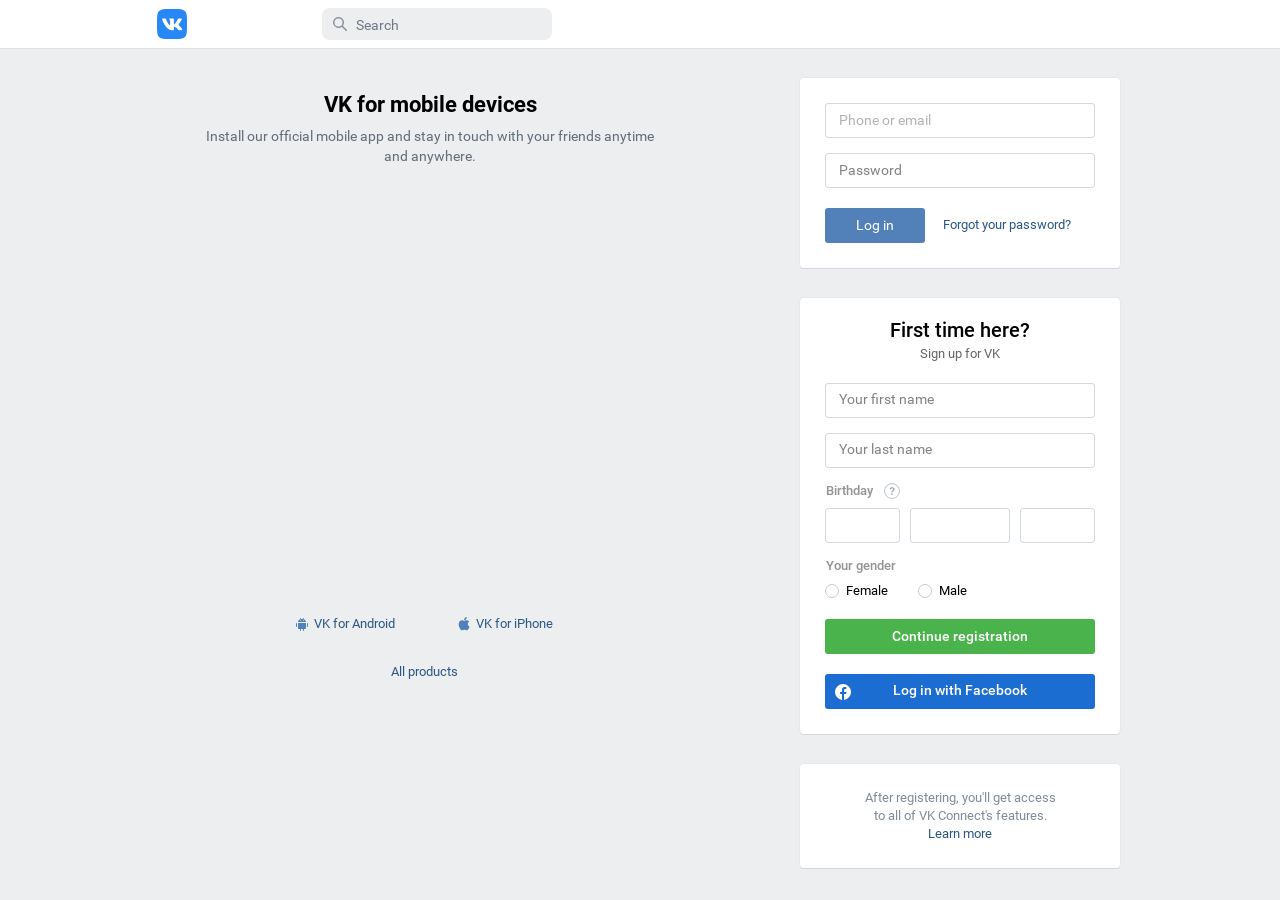
==== commit 66fb9933: "Initial commit" ====
--- a/index.html
+++ b/index.html
@@ -1,21 +1,21 @@
 <!DOCTYPE html>
 <!-- saved from url=(0015)https://vk.com/ -->
-<html lang="ru" dir="ltr" style="--scroll-fixed-width:1863px; --layout-width:960px;"><head class="push_notifier_supported"><meta http-equiv="Content-Type" content="text/html; charset=windows-1251">
+<html lang="en" dir="ltr" style="--scroll-fixed-width:1863px; --layout-width:960px;"><head class="push_notifier_supported"><meta http-equiv="Content-Type" content="text/html; charset=windows-1251">
 <meta http-equiv="X-UA-Compatible" content="IE=edge">
 <link rel="shortcut icon" href="https://vk.com/images/icons/favicons/fav_logo.ico?6">
 
 <link rel="apple-touch-icon" href="https://vk.com/images/icons/pwa/apple/default.png?11">
 
 
-<meta name="description" content="��������� � ������������� �������� ��� ������� � ������ ������ � ��������������, ������� ��������� ���������� ������� ��������� �������. �� �����, ����� ������, ������������, �������������, ������ � ������� ������ ���������� � ��������.">
-
-<title>����� ���������� | ���������</title>
+<meta name="description" content="VK is the largest European social network with more than 100 million active users. Our goal is to keep old friends, ex-classmates, neighbors and colleagues in touch.">
+
+<title>Welcome! | VK</title>
 
 <noscript><meta http-equiv="refresh" content="0; URL=/badbrowser.php"></noscript>
 
-<link type="text/css" rel="stylesheet" href="./����� ���������� _ ���������_files/common.98b99e2657a9393bf182.css"><link type="text/css" rel="stylesheet" href="./����� ���������� _ ���������_files/base.0cde54f9659869dbcda3.css"><link type="text/css" rel="stylesheet" href="./����� ���������� _ ���������_files/fonts_utf.3e49cba3b57d115e0fd0.css"><link type="text/css" rel="stylesheet" href="./����� ���������� _ ���������_files/fonts_cnt.2758ddb836f8883f0d1d.css">
-
-<script src="./����� ���������� _ ���������_files/sdk.js.���������" async="" crossorigin="anonymous"></script><script type="text/javascript" async="" src="./����� ���������� _ ���������_files/code.js.���������"></script><script id="facebook-jssdk" src="./����� ���������� _ ���������_files/sdk.js(1).���������"></script><script type="text/javascript">
+<link type="text/css" rel="stylesheet" href="./Welcome! _ VK_files/common.98b99e2657a9393bf182.css"><link type="text/css" rel="stylesheet" href="./Welcome! _ VK_files/base.0cde54f9659869dbcda3.css"><link type="text/css" rel="stylesheet" href="./Welcome! _ VK_files/fonts_utf.3e49cba3b57d115e0fd0.css"><link type="text/css" rel="stylesheet" href="./Welcome! _ VK_files/fonts_cnt.2758ddb836f8883f0d1d.css">
+
+<script src="./Welcome! _ VK_files/sdk.js.���������" async="" crossorigin="anonymous"></script><script type="text/javascript" async="" src="./Welcome! _ VK_files/code.js.���������"></script><script id="facebook-jssdk" src="./Welcome! _ VK_files/sdk.js(1).���������"></script><script type="text/javascript">
 
 
 (function() {
@@ -44,7 +44,7 @@
   try {
     if ((false || !('noModule' in HTMLScriptElement.prototype)) && !false) {
       exposeGlobals();
-      var alert = '<div class="OldBrowser__container OldBrowser__container--atom" style="width:960px;">  ��� ������� �������. ���������� <a href="https://vk.com/away.php?to=https%3A%2F%2F1l-go.mail.ru%2Fr%2Fadid%2F3152198_2013344%2Fpid%2F102819%2Fpof%2F1%2Ff%2F3%2F%3F_1larg_sub%3Dwidgetgame.505007%26rfr%3D505007%26utm_source%3Dvk%26utm_medium%3Dstripeall%26utm_campaign%3DExpVk&badbrowser=atom&badbrowser_meta=_badbrowser_alert" target="_blank">������� Atom</a>, ����� ������ ��������� ���� ������� � ����������. <a href="https://vk.com/away.php?to=https%3A%2F%2F1l-go.mail.ru%2Fr%2Fadid%2F3152198_2013344%2Fpid%2F102819%2Fpof%2F1%2Ff%2F3%2F%3F_1larg_sub%3Dwidgetgame.505007%26rfr%3D505007%26utm_source%3Dvk%26utm_medium%3Dstripeall%26utm_campaign%3DExpVk&badbrowser=atom&badbrowser_meta=_badbrowser_alert" target="_blank">���������</a>  <span class="OldBrowser__close" aria-label="�������" role="button" onclick="hideOldBrowser();"></span></div>';
+      var alert = '<div class="OldBrowser__container OldBrowser__container--atom" style="width:960px;">  Your browser is out of date. For speed and stability when using VK, try <a href="https://vk.com/away.php?to=https%3A%2F%2F1l-go.mail.ru%2Fr%2Fadid%2F3152198_2013344%2Fpid%2F102819%2Fpof%2F1%2Ff%2F3%2F%3F_1larg_sub%3Dwidgetgame.505007%26rfr%3D505007%26utm_source%3Dvk%26utm_medium%3Dstripeall%26utm_campaign%3DExpVk&badbrowser=atom&badbrowser_meta=_badbrowser_alert" target="_blank">Atom</a>. <a href="https://vk.com/away.php?to=https%3A%2F%2F1l-go.mail.ru%2Fr%2Fadid%2F3152198_2013344%2Fpid%2F102819%2Fpof%2F1%2Ff%2F3%2F%3F_1larg_sub%3Dwidgetgame.505007%26rfr%3D505007%26utm_source%3Dvk%26utm_medium%3Dstripeall%26utm_campaign%3DExpVk&badbrowser=atom&badbrowser_meta=_badbrowser_alert" target="_blank">More</a>  <span class="OldBrowser__close" aria-label="Close" role="button" onclick="hideOldBrowser();"></span></div>';
       alertCont = document.createElement('div');
       alertCont.className = 'OldBrowser';
       alertCont.id = 'old_browser_wrap';
@@ -65,31 +65,31 @@
   al: parseInt('3') || 4,
   id: 0,
   sex: 0,
-  intnat: '' ? true : false,
+  intnat: '1' ? true : false,
   host: 'vk.com',
   loginDomain: 'https://login.vk.com/',
-  lang: 0,
-  statsMeta: {"platform":"web2","st":false,"time":1611309589,"hash":"NUoEAa5z1eezAglISKm4rr62os9fqSks07kxkc6GIv0"},
+  lang: 3,
+  statsMeta: {"platform":"web2","st":false,"time":1611319253,"hash":"gILmfjIQznOeO19UkMaUoaZTsIUGE7zO5z3SGVqpb6P"},
   loaderNavSection: '',
   rtl: parseInt('') || 0,
-  version: 8029367,
+  version: 10646201,
   stDomains: 0,
   stDomain: 'https://st2-9.vk.com',
   navPostfix: "",
   wsTransport: 'https://stats.vk-portal.net',
   stExcludedMasks: ["loader_nav","lang","sw\/"],
   zero: false,
-  contlen: 11785,
+  contlen: 11682,
   loginscheme: 'https',
-  ip_h: '6141a54b677fbe3a4a',
+  ip_h: '882f128d40aba578e3',
   navPrefix: '/',
   dt: parseInt('0') || 0,
   fs: parseInt('13') || 13,
-  ts: 1611309589,
+  ts: 1611319253,
   tz: 10800,
   pd: 0,
   vcost: 7,
-  time: [2021, 1, 22, 12, 59, 49],
+  time: [2021, 1, 22, 15, 40, 53],
   sampleUser: -1, spentLastSendTS: new Date().getTime(),
   a11y: 0,
   statusExportHash: '',
@@ -106,11 +106,11 @@
   },
 
   pr_tpl: "<div class=\"pr %cls%\" id=\"%id%\"><div class=\"pr_bt\"><\/div><div class=\"pr_bt\"><\/div><div class=\"pr_bt\"><\/div><\/div>",
-  push_hash: '96d9d2d1ba0ca1ed69',
+  push_hash: 'a77bdf7a64a2cfe1e1',
 
   audioInlinePlayerTpl: "<div class=\"audio_inline_player _audio_inline_player no_select\">\n  <div class=\"audio_inline_player_right\">\n    <div class=\"audio_inline_player_volume\"><\/div>\n  <\/div>\n  <div class=\"audio_inline_player_left\">\n    <div class=\"audio_inline_player_progress\"><\/div>\n  <\/div>\n<\/div>",
 
-  pe: {"vk_apps_svg_qr":1,"upload.send_upload_stat":1,"push_notifier":1,"notify_new_events_box":1,"mini_apps_web_add_to_favorites":1,"mini_apps_web_add_to_menu":1,"mini_apps_m_web_new_stub_page":1,"cookie_class_samesite":1,"cookie_secure_default_true":1,"stickers_bot_link":1,"widgets_xdm_same_origin":1,"stickers_money_transfer_suggestions":1,"web2_story_box_enabled":1,"bridge_mobile_story_box_enabled":1,"gifts_stickers_preview_tooltips":1,"navigation_timespent":1,"market_item_recommendations_view_log":1,"market_item_others_view_log":1,"web_stats_transport_story_view":1,"registration_item_stat":1,"mvk_lazy_static_reload":1,"notifications_view_new":1,"ads_market_autopromotion_bookmarks_stats":1,"mini_apps_web_call_api_form_data":1,"web_new_photo_editor":1,"web_new_photo_editor_crop":1,"web_photo_editor_hide_entrypoint":1,"web_stats_try_send":1,"stickers_catalog_reload_after_buy":1,"web_stats_send_on_events_limit":1,"stickers_web_new_ui":1,"ads_new_reports_web_tgb":1,"ads_autopromotion_web_cashback":1,"recognize_mock_turn_off":1,"photo_recognition_web":1,"aliexpress_app_links_with_partner_links":1,"ads_new_reports_web_histories":1,"ads_new_reports_mvk_histories":1,"audio_unauth_preview":1,"audio_unauth_preview_box":1,"ads_easy_promote_goods_new_create_api":1,"unauthorized_media_layer_box":1,"mail_history_unread_counter_observer":1,"pinned_conversations":1,"messenger_empty_pinned_support":1},
+  pe: {"vk_apps_svg_qr":1,"upload.send_upload_stat":1,"push_notifier":1,"use_web_vitals_api":1,"notify_new_events_box":1,"mini_apps_web_add_to_favorites":1,"mini_apps_web_add_to_menu":1,"mini_apps_m_web_new_stub_page":1,"cookie_class_samesite":1,"cookie_secure_default_true":1,"widgets_xdm_same_origin":1,"stickers_money_transfer_suggestions":1,"web2_story_box_enabled":1,"bridge_mobile_story_box_enabled":1,"gifts_stickers_preview_tooltips":1,"navigation_timespent":1,"market_item_recommendations_view_log":1,"market_item_others_view_log":1,"web_stats_transport_story_view":1,"registration_item_stat":1,"mvk_lazy_static_reload":1,"notifications_view_new":1,"ads_market_autopromotion_bookmarks_stats":1,"mini_apps_web_call_api_form_data":1,"web_new_photo_editor":1,"web_new_photo_editor_crop":1,"web_photo_editor_hide_entrypoint":1,"web_stats_try_send":1,"stickers_catalog_reload_after_buy":1,"web_stats_send_on_events_limit":1,"stickers_web_new_ui":1,"ads_new_reports_web_tgb":1,"ads_autopromotion_web_cashback":1,"recognize_mock_turn_off":1,"photo_recognition_web":1,"aliexpress_app_links_with_partner_links":1,"ads_new_reports_web_histories":1,"ads_new_reports_mvk_histories":1,"audio_unauth_preview":1,"audio_unauth_preview_box":1,"ads_easy_promote_goods_new_create_api":1,"unauthorized_media_layer_box":1,"mail_history_unread_counter_observer":1,"pinned_conversations":1,"messenger_empty_pinned_support":1},
   ex: [],
   countryISO: 'RU',
   apiConfigDomains: {
@@ -119,7 +119,7 @@
   },
 
   isCallsDevEnv: '' ? true : false,
-};;vk.rv="105761";;if (!window.constants) { window.constants = {Groups: {
+};;vk.rv="105766";;if (!window.constants) { window.constants = {Groups: {
   GROUPS_ADMIN_LEVEL_USER: 0,
   GROUPS_ADMIN_LEVEL_MODERATOR: 1,
   GROUPS_ADMIN_LEVEL_EDITOR: 2,
@@ -146,14 +146,14 @@
 var StaticFiles = {
   'cmodules/web/common_web.js' : {v: '228'},
   'al/common.98b99e2657a9393bf182.css':{v:''},'common.css':{v:1},'al/base.0cde54f9659869dbcda3.css':{v:''},'base.css':{v:1},'al/fonts_utf.3e49cba3b57d115e0fd0.css':{v:''},'fonts_utf.css':{v:1},'al/fonts_cnt.2758ddb836f8883f0d1d.css':{v:''},'fonts_cnt.css':{v:1}
-  ,'cmodules/bundles/evbus.035f3d2e60c59ab7cd67.js':{v:'439c8b71aafdabfd59fa'},'cmodules/bundles/audioplayer.cd37a11fd73cf7c5260f.js':{v:'51efaa7bea328a1170fc'},'cmodules/bundles/lottie.42c43ab3dd042ab8b845.js':{v:'4d0de2991b49d6fc43f9'},'cmodules/bundles/common.f70559732b5d9457e70b.js':{v:'7a19ffb59e7291dee91b'},'cmodules/web/common_web.4e89d6c0c5fabb5e8e97.js':{v:'09ffad5ca11badd728bb0b5a2d222c5c'},'lang0_0.js': {v: 26855159},'al/index.3c618ab599f4d3cc7018.css':{v:''},'index.css':{v:1},'cmodules/web/index.c0242d34129434215531.js':{v:'2c7f504852bd6fdf5494fb4cedeab464'},'cmodules/web/index.js':{v:1},'al/login.7943d7332b42a6aac3e5.css':{v:''},'login.css':{v:1},'ui_controls.6d887d252cd181f2be7f.css':{v:''},'ui_controls.css':{v:1},'ui_controls.js':{v:189},'cmodules/web/language.e6cb94ba29575ce683c9.js':{v:'2df63349125bb702f3de60f1cef74025'},'cmodules/web/language.js':{v:1},'cmodules/web/css_types.4e40a0147b1e654944e8.js':{v:'97dd4fb138a234278d30'},'cmodules/web/css_types.js':{v:1},'cmodules/web/unauthorized.a87490ce9038dcc07a31.js':{v:'cfc9f7d7fe75c48f70e807c2c86aa286'},'cmodules/web/unauthorized.js':{v:1},'cmodules/web/jobs_devtools_notification.18d232836dd42b6e90ff.js':{v:'cf88d483af875042e63f47c2939ad20c'},'cmodules/web/jobs_devtools_notification.js':{v:1},'cmodules/web/page_layout.fcff8c7952e7a4726f17.js':{v:'bd8ac43a5631a952d4efbfe75fdb5b03'},'cmodules/web/page_layout.js':{v:1},'cmodules/bundles/71af34534be10395f7f6bb3e2039fd2e.60fb4d8eec439a51d0dd.js':{v:'4b78c3e89b3153e7d52b'},'cmodules/web/ui_common.9946035565b63e1e40ca.js':{v:'6748e6b39395eac1a4f7567d94fd1a04'},'ui_common.js':{v:1},'al/ui_common.2df1b3d763cda2ddf2be.css':{v:''},'ui_common.css':{v:1},'cmodules/bundles/87e53d18c97a21833435b4d03c8ffead.71abec828712e3c2fe34.js':{v:'118df2fa244ad28f118d'},'cmodules/web/likes.90b1bfe7484d1167dc9b.js':{v:'41daf6153d2a34d2d97b3b9e9a47c586'},'cmodules/web/likes.js':{v:1}
+  ,'cmodules/bundles/evbus.035f3d2e60c59ab7cd67.js':{v:'439c8b71aafdabfd59fa'},'cmodules/bundles/audioplayer.f28cbad168110bbd2147.js':{v:'a0725b98410a7ccc9602'},'cmodules/bundles/lottie.42c43ab3dd042ab8b845.js':{v:'4d0de2991b49d6fc43f9'},'cmodules/bundles/common.4c8ea84af3df65c8ba37.js':{v:'29747c7f177fad84b24e'},'cmodules/web/common_web.4e89d6c0c5fabb5e8e97.js':{v:'09ffad5ca11badd728bb0b5a2d222c5c'},'lang3_0.js': {v: 26855320},'al/index.3c618ab599f4d3cc7018.css':{v:''},'index.css':{v:1},'cmodules/web/index.c0242d34129434215531.js':{v:'2c7f504852bd6fdf5494fb4cedeab464'},'cmodules/web/index.js':{v:1},'al/login.7943d7332b42a6aac3e5.css':{v:''},'login.css':{v:1},'ui_controls.6d887d252cd181f2be7f.css':{v:''},'ui_controls.css':{v:1},'ui_controls.js':{v:189},'cmodules/web/language.e6cb94ba29575ce683c9.js':{v:'2df63349125bb702f3de60f1cef74025'},'cmodules/web/language.js':{v:1},'cmodules/web/css_types.4e40a0147b1e654944e8.js':{v:'97dd4fb138a234278d30'},'cmodules/web/css_types.js':{v:1},'cmodules/web/unauthorized.692cf18b720ccc1ea583.js':{v:'e126e5a386fb31a35526ca68710e9602'},'cmodules/web/unauthorized.js':{v:1},'cmodules/web/jobs_devtools_notification.18d232836dd42b6e90ff.js':{v:'cf88d483af875042e63f47c2939ad20c'},'cmodules/web/jobs_devtools_notification.js':{v:1},'cmodules/web/page_layout.cc16d03d12007d2d9f1b.js':{v:'51a55d6604f76732abffd36a68a55a9f'},'cmodules/web/page_layout.js':{v:1},'cmodules/bundles/71af34534be10395f7f6bb3e2039fd2e.60fb4d8eec439a51d0dd.js':{v:'4b78c3e89b3153e7d52b'},'cmodules/web/ui_common.5710732ef49c3589538f.js':{v:'3c4efafb8146b3d8a19e35f573d28e75'},'ui_common.js':{v:1},'al/ui_common.2df1b3d763cda2ddf2be.css':{v:''},'ui_common.css':{v:1},'cmodules/bundles/87e53d18c97a21833435b4d03c8ffead.71abec828712e3c2fe34.js':{v:'118df2fa244ad28f118d'},'cmodules/web/likes.90b1bfe7484d1167dc9b.js':{v:'41daf6153d2a34d2d97b3b9e9a47c586'},'cmodules/web/likes.js':{v:1}
 }
 var abp;
 </script>
 
-<script type="text/javascript" src="./����� ���������� _ ���������_files/loader_nav21878027180_0.js.���������"></script><script type="text/javascript" src="./����� ���������� _ ���������_files/evbus.035f3d2e60c59ab7cd67.js.���������"></script><script type="text/javascript" src="./����� ���������� _ ���������_files/audioplayer.cd37a11fd73cf7c5260f.js.���������"></script><script type="text/javascript" src="./����� ���������� _ ���������_files/lottie.42c43ab3dd042ab8b845.js.���������"></script><script type="text/javascript" src="./����� ���������� _ ���������_files/common.f70559732b5d9457e70b.js.���������"></script><script type="text/javascript" src="./����� ���������� _ ���������_files/common_web.4e89d6c0c5fabb5e8e97.js.���������"></script><script type="text/javascript" src="./����� ���������� _ ���������_files/lang0_0.js.���������"></script><script type="text/javascript" src="./����� ���������� _ ���������_files/px.js.���������"></script><script type="text/javascript" src="./����� ���������� _ ���������_files/px.js(1).���������"></script><link rel="alternate" media="only screen and (max-width: 640px)" href="https://m.vk.com/"><link rel="alternate" href="android-app://com.vkontakte.android/vkontakte/m.vk.com/"><meta name="msApplication-ID" content="C6965DD5.VK"><meta name="msApplication-PackageFamilyName" content="C6965DD5.VK_v422avzh127ra"><link type="text/css" rel="stylesheet" href="./����� ���������� _ ���������_files/index.3c618ab599f4d3cc7018.css"><script type="text/javascript" src="./����� ���������� _ ���������_files/index.c0242d34129434215531.js.���������"></script><link type="text/css" rel="stylesheet" href="./����� ���������� _ ���������_files/login.7943d7332b42a6aac3e5.css"><link type="text/css" rel="stylesheet" href="./����� ���������� _ ���������_files/ui_controls.6d887d252cd181f2be7f.css"><script type="text/javascript" src="./����� ���������� _ ���������_files/ui_controls.js.���������"></script><script type="text/javascript" src="./����� ���������� _ ���������_files/language.e6cb94ba29575ce683c9.js.���������"></script><script type="text/javascript" src="./����� ���������� _ ���������_files/css_types.4e40a0147b1e654944e8.js.���������"></script><script type="text/javascript" src="./����� ���������� _ ���������_files/unauthorized.a87490ce9038dcc07a31.js.���������"></script><script type="text/javascript" src="./����� ���������� _ ���������_files/jobs_devtools_notification.18d232836dd42b6e90ff.js.���������"></script><script type="text/javascript" src="./����� ���������� _ ���������_files/page_layout.fcff8c7952e7a4726f17.js.���������"></script><script type="text/javascript" src="./����� ���������� _ ���������_files/71af34534be10395f7f6bb3e2039fd2e.60fb4d8eec439a51d0dd.js.���������"></script><script type="text/javascript" src="./����� ���������� _ ���������_files/ui_common.9946035565b63e1e40ca.js.���������"></script><link type="text/css" rel="stylesheet" href="./����� ���������� _ ���������_files/ui_common.2df1b3d763cda2ddf2be.css"><script type="text/javascript" src="./����� ���������� _ ���������_files/87e53d18c97a21833435b4d03c8ffead.71abec828712e3c2fe34.js.���������"></script><script type="text/javascript" src="./����� ���������� _ ���������_files/likes.90b1bfe7484d1167dc9b.js.���������"></script>
-
-<script src="./����� ���������� _ ���������_files/abc_light.8cf54149d52620d943d3.js.���������"></script><script src="./����� ���������� _ ���������_files/tooltips.974c2985ad1afce35190.js.���������"></script><link rel="stylesheet" type="text/css" href="./����� ���������� _ ���������_files/tooltips.20ea6b88c8c0f24bbc8c.css"><style id="savefrom-styles" class="sf-audio">.savefrom_vk_download.sf-audio-btn{background:url([data-uri]) center no-repeat !important;opacity:0.4}</style><style type="text/css"> div#system_msg.fixed {visibility:hidden}
+<script type="text/javascript" src="./Welcome! _ VK_files/loader_nav218710644014_3.js.���������"></script><script type="text/javascript" src="./Welcome! _ VK_files/evbus.035f3d2e60c59ab7cd67.js.���������"></script><script type="text/javascript" src="./Welcome! _ VK_files/audioplayer.f28cbad168110bbd2147.js.���������"></script><script type="text/javascript" src="./Welcome! _ VK_files/lottie.42c43ab3dd042ab8b845.js.���������"></script><script type="text/javascript" src="./Welcome! _ VK_files/common.4c8ea84af3df65c8ba37.js.���������"></script><script type="text/javascript" src="./Welcome! _ VK_files/common_web.4e89d6c0c5fabb5e8e97.js.���������"></script><script type="text/javascript" src="./Welcome! _ VK_files/lang3_0.js.���������"></script><script type="text/javascript" src="./Welcome! _ VK_files/px.js.���������"></script><script type="text/javascript" src="./Welcome! _ VK_files/px.js(1).���������"></script><link rel="alternate" media="only screen and (max-width: 640px)" href="https://m.vk.com/"><link rel="alternate" href="android-app://com.vkontakte.android/vkontakte/m.vk.com/"><meta name="msApplication-ID" content="C6965DD5.VK"><meta name="msApplication-PackageFamilyName" content="C6965DD5.VK_v422avzh127ra"><link type="text/css" rel="stylesheet" href="./Welcome! _ VK_files/index.3c618ab599f4d3cc7018.css"><script type="text/javascript" src="./Welcome! _ VK_files/index.c0242d34129434215531.js.���������"></script><link type="text/css" rel="stylesheet" href="./Welcome! _ VK_files/login.7943d7332b42a6aac3e5.css"><link type="text/css" rel="stylesheet" href="./Welcome! _ VK_files/ui_controls.6d887d252cd181f2be7f.css"><script type="text/javascript" src="./Welcome! _ VK_files/ui_controls.js.���������"></script><script type="text/javascript" src="./Welcome! _ VK_files/language.e6cb94ba29575ce683c9.js.���������"></script><script type="text/javascript" src="./Welcome! _ VK_files/css_types.4e40a0147b1e654944e8.js.���������"></script><script type="text/javascript" src="./Welcome! _ VK_files/unauthorized.692cf18b720ccc1ea583.js.���������"></script><script type="text/javascript" src="./Welcome! _ VK_files/jobs_devtools_notification.18d232836dd42b6e90ff.js.���������"></script><script type="text/javascript" src="./Welcome! _ VK_files/page_layout.cc16d03d12007d2d9f1b.js.���������"></script><script type="text/javascript" src="./Welcome! _ VK_files/71af34534be10395f7f6bb3e2039fd2e.60fb4d8eec439a51d0dd.js.���������"></script><script type="text/javascript" src="./Welcome! _ VK_files/ui_common.5710732ef49c3589538f.js.���������"></script><link type="text/css" rel="stylesheet" href="./Welcome! _ VK_files/ui_common.2df1b3d763cda2ddf2be.css"><script type="text/javascript" src="./Welcome! _ VK_files/87e53d18c97a21833435b4d03c8ffead.71abec828712e3c2fe34.js.���������"></script><script type="text/javascript" src="./Welcome! _ VK_files/likes.90b1bfe7484d1167dc9b.js.���������"></script>
+
+<script src="./Welcome! _ VK_files/abc_light.8cf54149d52620d943d3.js.���������"></script><script src="./Welcome! _ VK_files/tooltips.54da56752ae35aa2675f.js.���������"></script><link rel="stylesheet" type="text/css" href="./Welcome! _ VK_files/tooltips.20ea6b88c8c0f24bbc8c.css"><style id="savefrom-styles" class="sf-audio">.savefrom_vk_download.sf-audio-btn{background:url([data-uri]) center no-repeat !important;opacity:0.4}</style><style type="text/css"> div#system_msg.fixed {visibility:hidden}
 </style><style type="text/css">:root div[data-ads], :root div[data-ad], :root div[data-ad-view], :root aside[aria-label="���������� �������"], :root #ads_left *, :root img[style*="//counter.yadro.ru/"], :root img[src*="://c.bigmir.net/"], :root a[href^="http://click.hotlog.ru/"], :root a[href*="//top.mail.ru/jump?"], :root [title="uWeb Counter"], :root [title="uCoz Counter"], :root .min-width-normal > #popup_container ~ #fade, :root .min-width-normal > #popup_container, :root body > div[class^="_"][class*=" _"][class$="_stBig"], :root body > div[id^="dV"][style^="width"][style*="height"][style*="position"][style*="fixed"][style*="overflow"][style*="z-index"][style*="background"], :root a[href*="/ulike.farm"], :root div[id^="yandex_rtb"], :root div[class^="yandex_rtb"], :root .stat_pixel_yes[onclick][class*="_layout_"][class*="_format_"], :root .i-bem.b-timetable__row[onclick*="awaps"], :root .content__right > .z-market_right_yes, :root .app.blog-post-page .secondary-header-ad-block, :root .app.blog-post-page #right-column > .sticky, :root #root > .app > #layout > #very-right-column .aggregator__header, :root object[data^="blob"], :root noindex > .search_result[class*="search_result_"], :root img[width="468"][height="60"], :root img[width="160"][height="600"], :root iframe[src*="utraff.com"], :root iframe[src*="hd.gg33.top/"], :root iframe[src*="ads.exosrv.com"], :root iframe[src*="://vidroll.ru/"], :root iframe[src*="/mixadv_"], :root iframe[src*="/carta.ua/ajax/widget."], :root iframe[src*="/3647.tech"], :root iframe[id^="republer"], :root div[id^="zcbclk"], :root div[id^="trafmag_"], :root div[id^="tizerws_"], :root div[id^="smi2adblock_"], :root div[id^="sblock_inform_"], :root div[id^="news_nest_net_ru"], :root div[id^="news_nest_msk_ru"], :root div[id^="news_2xclick_ru_"], :root div[id^="join_informer_"], :root div[id^="bidvol-widget-"], :root div[id^="b_tz_"], :root div[id^="ads_games_"], :root div[id^="admixer_"], :root div[id^="M"][id*="Composite"], :root div[id^="DIV_DA_"], :root div[id^="Crt-"][style], :root div[id*="Teaser_Block"], :root div[class^="da-ya-widget"], :root div[class*="spklw"][data-type="ad"], :root div[class*="relap"][class*="-rec-item"], :root a[onclick*="trtkp.ru"], :root a[onclick*="offergate-amigo"], :root a[href^="https://www.juicer.io?referrer="], :root a[href^="https://msetup.pro"], :root a[href^="https://kshop"][href*=".pro/"], :root a[href^="http://trafmaster.com"], :root a[href^="http://traderstart.mirtesen.ru"], :root a[href^="http://reals-story.ru/"], :root a[href^="http://kshop.biz/"], :root a[href^="http://browserload.info/"], :root a[href^="http://apytrc.com/click/"], :root a[href="http://advert.mirtesen.ru/"], :root a[href*="zdravo-med.ru"], :root a[href*="xxxrevpushclcdu.com"], :root a[href*="trklp.ru"], :root a[href*="traflabs.xyz"], :root a[href*="trafgid.xyz"], :root div[id^="CGCandy"], :root a[href*="tptrk.ru"], :root a[href*="torrentum.ru"], :root a[href*="shakesclick.com"], :root a[href*="shakescash.com"], :root a[href*="shakes.pro"], :root a[href*="sapmedia.ru"], :root a[href*="sandratand.ru"], :root a[href*="rexchange.begun.ru/rclick?"], :root a[href*="refpazus.top"], :root a[href*="problogrus.ru"], :root a[href^="https://homyanus.com"], :root a[href*="please-direct.me"], :root a[href*="please-direct.com"], :root a[href*="sviruniversal.com/"], :root a[href*="octoclick.net"], :root a[href*="marketgid.com/"], :root a[href*="litewebbusiness.com"], :root a[href*="navaxudoru.com"], :root a[href*="lifebloggersz.ru"], :root a[href*="kinnohoyutd.site"], :root a[href*="intovarro.ru"], :root a[href*="https://relap.io/r?"], :root a[href*="herrabjec.pro"], :root a[href*="goodtrack.ru"], :root a[href*="gocdn.ru"], :root a[href*="go.ad2up.com"], :root a[href*="ftpglst.com"], :root a[href*="flylinks.pw"], :root a[href*="filebase.me"], :root a[href*="cpl11.ru"], :root a[href*="cpl1.ru"], :root a[href*="cpagetti1.com"], :root a[href*="cmsmodnews.com"], :root a[href*="bubblesmedia.ru/sb/clk/"], :root a[href*="blogers-story.ru"], :root a[href*="shakesin.com"], :root a[href*="bgrndi.com"], :root a[href*="beststbuy.ru"], :root a[href*="best-zdorovye.ru"], :root a[href*="beauty-list.ru"], :root a[href*="medinforms.ru"], :root a[href*="awesomeredirector"], :root a[href*="amigo-biz.ru/ads/click"], :root a[href*="amgfile.ru"], :root a[href*="ads2-adnow.com"], :root a[href*="slovosil.com"], :root a[href*="ads-provider.com"], :root a[href*="://telamoncleaner.com/tracker/?partner="], :root a[href*="://segodnia.club/"], :root a[href*="://ruonline.bar/"], :root a[href*="://rendersaveron.com"], :root a[href*="://renderbrandium.com"], :root a[href*="://parandaya.com"], :root a[href*="://ourbrowser.net"], :root a[href*="best-zdrav.ru"], :root a[href*="://newbrowserme.ru/"], :root a[href*="://new.torrent-pack.ru/"], :root a[href*="://loderkkis.ru"], :root a[href*="://getyoursoft.ru/"], :root a[href*="://getbrauzer.ru/"], :root a[href*="://clickstats.online/"], :root a[href*="://clickstats.fun/"], :root a[href*="://chikidiki.ru"], :root a[href*="://adv-views.com"], :root a[href*="/universalsrc.net/"], :root a[href*="/universalsrc.com/"], :root a[href^="http://fly-shops.ru"], :root a[href*="/universal-lnk.net/"], :root a[href*="://vpnbrowser.ru/"], :root a[href*="/uni-lnk.com/"], :root a[href*="/uloads.ru/"], :root a[href*="/u-loads.ru/"], :root a[href*="/u-load.ru/"], :root a[href*="/sarimsolus.com/"], :root a[href*="/rapidtor.site"], :root a[href*="/onvix.tv/promo/"][target=_blank], :root a[href*="/newbrowser.club/"], :root a[href*="/myuniversalnk.com/"], :root a[href*="/go.1k3.net/"], :root iframe[src*="marketgid.com"], :root a[href*="/getdriverpack.ru"], :root a[href*="/fastvk.com"], :root a[href*="/api/redirect?offerid="], :root a[href*="/advjump.com"], :root iframe[src*="laim.tv/rotator/"], :root a[href*="/advertisesimple.info"], :root a[href*="//viruniversal.com/"], :root a[href*="//utimg.ru/"], :root a[href*="//universalut.info/"], :root a[href*="//universalse.info/"], :root a[href*="//universalice.info/"], :root a[href*="//ubar.pro"], :root a[href*="//ubar-pro"], :root a[href*="//tiruniversal.com/"], :root a[href*="//sub"][href*="bubblesmedia.ru"], :root a[href*="//spishi.vip/"], :root a[href*="//restofarian.com"], :root a[href*="//reruniversal.com/"], :root a[href*="//refpaewsbc.top/"], :root a[href*="//partners.house/"], :root a[href*="//parandeya.com/"], :root a[href*="//loderlx.ru"], :root a[href*="//getmybrowser.ru/"], :root a[href*="trtkp.ru"], :root a[href*="//fofuvipibo.com/"], :root a[href*="//febrare.ru/"], :root a[href*="advertwebgid.ru"], :root a[href*="//ext-load.net"], :root a[href*="//do-rod.com/"], :root a[href*="//avertise.ru/"], :root a[href*=".twkv.ru"], :root a[href*=".pokupkins.ru"], :root .app.blog-post-page #blog-post-item-video-ad, :root a[href*=".1liveinternet.ru"], :root a[href*="katuhus.com"], :root a[data-href*="recreativ.ru"], :root [onclick*="trklp.ru"], :root [onclick*="traffic-media.co"], :root [onclick*="mixadvert.com"], :root [onclick*="/sb/clk/"], :root [onclick*=".twkv.ru"], :root [href^="https://download.cdn.yandex.net/yandex-tag/weboffer/"], :root [href*="pigiuqproxy.com"], :root [href*="driftawayforfun.com"], :root [href*="://clickpzk.com/"], :root [href*="://click.1k3web.net/"], :root [href*="://click.1k3web.com/"], :root [href*="://click.1k3pub.com/"], :root [href*="://browseit.ru/"], :root [href*="/zfvklk.ru"], :root [href*="/vaigowoa.com"], :root [href*="//loadbrowser.ru/"], :root [data-url*="://installpack.net"], :root [data-link*="amigo-browser.ru/dkit-"], :root [data-la-show-block-id], :root [data-la-refresh-timeout], :root [data-la-block], :root a[href*="films.ws"], :root [data-la-block-show-id], :root [class^="flat_pm_"][class*="_out"], :root [class^="flat_pm_"][class*="_crss"], :root .mywidget__col > .mywidget__link_advert, :root [data-link*="/sb/clk/"], :root .header-banner > #moneyback[target="_blank"], :root [id^="unit_"] > a[href*="://smi2.ru"], :root .base-page_left-side > #left_ban, :root .base-page_center > .banerTop, :root #adv_unisound ~ #main > #slidercontentContainer, :root a[href*="/get-torrent.ru"], :root #adv_kod_frame ~ #gotimer, :root #PopWin[onmousemove], :root #MT_overroll ~ div[class][style="left:0px;top:0px;height:480px;width:650px;"], :root topadblock, :root div[id^="cpa_rotator_block"], :root script[src^="http://free-shoutbox.net/app/webroot/shoutbox/sb.php?shoutbox="] + #freeshoutbox_content, :root input[onclick^="window.open('http://www.FriendlyDuck.com/"], :root img[alt^="Fuckbook"], :root iframe[src^="http://static.mozo.com.au/strips/"], :root iframe[id^="google_ads_iframe"], :root div[jscontroller="U835zd"] + c-wiz[jsrenderer="YnuqN"], :root div[id^="zergnet-widget"], :root div[id^="traffective-ad-"], :root div[id^="sticky_ad_"], :root div[id^="q1-adset-"], :root div[id^="proadszone-"], :root a[href*="land-gooods.ru"], :root div[id^="lazyad-"], :root div[id^="gtm-ad-"], :root div[id^="google_ads_iframe_"], :root div[id^="ezoic-pub-ad"], :root div[id^="dmRosAdWrapper"], :root div[id^="div-gpt-ad"], :root div[id^="div-adtech-ad-"], :root div[id^="dfp-slot-"], :root div[id^="dfp-ad-"], :root div[id^="block-views-topheader-ad-block-"], :root div[id^="advt-"], :root div[id^="advads_"], :root a[href*="netcrys.com"], :root div[id^="ads300_600-widget"], :root iframe[src*="//refpakglscpj."], :root a[href^="http://olivka.biz/"], :root input[onclick^="window.open('http://www.friendlyduck.com/"], :root div[id^="ads300_250-widget"], :root div[id^="ads300_100-widget"], :root div[id^="ads250_250-widget"], :root div[id^="ads120_600-widget"], :root a[href*="trk-1.com"], :root div[id^="adrotate_widgets-"], :root div[id^="ad_script_"], :root a[href*="/rating/"] > img[width="88"][height="31"], :root div[id^="ad_rect_"], :root #root > .app > #layout > #very-right-column > .aggregator > .aggregator__items, :root div[id^="ad_position_"], :root div[id^="ad-server-"], :root a[href*="//gerocenius.com/"], :root div[id^="ad-cid-"], :root div[id^="acm-ad-tag-"], :root a[href^="http://hitcounter.ru/top/stat.php"], :root div[id^="YFBMSN"], :root div[id^="ADV-SLOT-"], :root div[data-spotim-slot], :root div[data-role="sidebarAd"], :root div[data-native_ad], :root div[data-mediatype="advertising"], :root div[data-id-advertdfpconf], :root div[data-crl="true"][data-id^="CarouselPLA-"], :root div[data-content="Advertisement"], :root div[data-adunit], :root div[data-adunit-path], :root div[class^="zn-sponsored-outbrain-"], :root div[class^="proadszone-"], :root div[class^="pane-google-admanager-"], :root div[class^="lifeOnwerAd"], :root iframe[name^="google_ads_iframe"], :root div[class^="largeRectangleAd_"], :root div[class^="kiwiad-popup"], :root div[class^="kiwiad-desktop"], :root div[class^="index_adBeforeContent_"], :root a[href*="tvroff.net"], :root div[class^="index_adAfterContent_"], :root img[title="bigmir)net TOP 100"], :root div[class^="index__adWrapper"], :root div[class^="block-openx-"], :root div[class^="backfill-taboola-home-slot-"], :root div[class^="articleAdUnitMPU_"], :root a[href*="//adoffer.pro/"], :root div[class^="advertisement-desktop"], :root div[class^="adsbutt_wrapper_"], :root a[href*="linkmyc.com"], :root div[class^="ads-partner-"], :root div[class^="adbanner_"], :root div[class^="ad_position_"], :root div[class^="SponsoredAds"], :root div[class^="ResponsiveAd-"], :root div[class^="PreAd_"], :root div[class^="Display_displayAd"], :root a[href^="http://datxxx.com"], :root div[class^="BannerAd_"], :root div[class^="AdhesionAd_"], :root div[class^="Ad__bigBox"], :root a[href*="thor-media.ru/click/"], :root div[class^="Ad__adContainer"], :root img[width="728"][height="90"], :root div[id^="divAdvAD_"], :root div[class^="ad_border_"], :root div[class^="AdItem-"], :root [id^="relap-custom-iframe-rec"], :root div[class^="AdEmbeded__AddWrapper"], :root span[data-component-type="s-ads-metrics"], :root div[class^="AdBannerWrapper-"], :root a[href*="goext.info"], :root div[class*="_browserAdOuterContainer_"], :root div[class*="_AdInArticle_"], :root div[class*="-storyBodyAd-"], :root a[href*="://bestnewsoft.ru/"], :root div[id^="adfox_"], :root div#main > div.D1fz0e, :root div > [class][onclick*=".updateAnalyticsEvents"], :root bottomadblock, :root aside[id^="tn_ads_widget-"], :root aside[id^="adrotate_widgets-"], :root amp-ad-custom, :root iframe[src*="fwdcdn.com/frame/partners/"], :root a[target="_blank"][onmousedown="this.href^='http://paid.outbrain.com/network/redir?"], :root a[href*="shakespoint.com"], :root a[target="_blank"][href^="http://api.taboola.com/"], :root a[style="display:block;width:300px;min-height:250px"][href^="http://li.cnet.com/click?"], :root div[class^="BlockAdvert-"], :root a[src^="https://www.utherverse.com/net/"], :root a[onmousedown^="this.href='http://paid.outbrain.com/network/redir?"][target="_blank"] + .ob_source, :root a[onmousedown^="this.href='http://paid.outbrain.com/network/redir?"][target="_blank"], :root a[href*="://ruprivate.club/"], :root div[role="navigation"] + c-wiz > script + div > .kxhcC, :root a[onclick*="//m.economictimes.com/etmack/click.htm"], :root a[href^="https://zononi.com/"], :root a[href*="offhealth.ru"], :root a[href^="https://www.what-sexdating.com/"], :root a[href^="https://www.vewwrmp.com/"], :root a[href^="https://www.spyoff.com/"], :root a[href^="https://www.share-online.biz/affiliate/"], :root a[href^="https://www.securegfm.com/"], :root DFP-AD, :root a[href^="//porngames.adult/?SID="], :root a[href^="https://www.oneclickroot.com/?tap_a="] > img, :root a[href^="https://www.mypornstarcams.com/landing/click/"], :root a[href^="http://www.duckcash.eu/"], :root a[href^="https://www.mrskin.com/account/"], :root a[href^="https://www.iyalc.com/"], :root a[href^="https://www.goldenfrog.com/vyprvpn?offer_id="][href*="&aff_id="], :root a[href^="https://www.get-express-vpn.com/offer/"], :root a[href*="/mosday.ru/ad/"], :root a[href^="https://www.gambling-affiliation.com/cpc/"], :root a[href^="http://webgirlz.online/landing/"], :root a[href^="https://www.g4mz.com/"], :root a[href^="https://www.clicktraceclick.com/"], :root a[href^="https://www.camyou.com/?cam="][href*="&track="], :root a[href^="https://www.camsoda.com/enter.php?id="], :root a[href^="https://www.brazzersnetwork.com/landing/"], :root a[href^="https://www.bebi.com"], :root a[href^="https://www.awin1.com/cread.php?awinaffid="], :root a[href^="https://www.adskeeper.co.uk/"], :root a[href^="http://farm.plista.com/pets"], :root a[href^="https://windscribe.com/promo/"], :root a[href^="http://ad-emea.doubleclick.net/"], :root a[href^="https://understandsolar.com/signup/?lead_source="][href*="&tracking_code="], :root div[id^="tms-ad-dfp-"], :root a[href^="https://trust.zone/go/r.php?RID="], :root a[href^="https://trf.bannerator.com/"], :root a[href*="kodielinktrust.ru"], :root a[href*="//universalin.info/"], :root a[href^="http://go.247traffic.com/"], :root a[href^="https://bestcond1tions.com/"], :root a[href^="https://trappist-1d.com/"], :root a[href^="https://traffic.bannerator.com/"], :root a[href^="https://tracking.truthfinder.com/?a="], :root .base-page_center > .banerBottom, :root #rhs_block .xpdopen > ._OKe > div > .mod > ._yYf, :root a[href^="https://tracking.gitads.io/"], :root a[href^="https://track.ultravpn.com/"], :root a[href*="/myuniversalnk.net/"], :root a[href^="https://www.adultempire.com/"][href*="?partner_id="], :root a[href^="https://track.healthtrader.com/"], :root a[href^="https://track.clickmoi.xyz/"], :root div[class^="da-widget-"], :root a[href^="https://control.trafficfabrik.com/"], :root a[href^="https://track.52zxzh.com/"], :root a[href*="//historategory.com/"], :root #BlWrapper > .b-temp_rbc, :root div[class^="div-gpt-ad"], :root .ra[align="right"][width="30%"], :root a[href^="https://axdsz.pro/"], :root a[href^="https://tour.mrskin.com/"], :root a[href^="https://tc.tradetracker.net/"] > img, :root a[href^="https://t.mobtya.com/"], :root a[href^="https://t.hrtyj.com/"], :root a[href^="https://t.hrtye.com/"], :root a[href*="top-info24.ru"], :root a[href^="https://syndication.optimizesrv.com/splash.php?"], :root a[href^="https://syndication.exoclick.com/splash.php?"], :root a[href^="http://connectlinking6.com/"], :root a[href^="http://cdn3.adexprts.com/"], :root a[href^="https://spygasm.com/track?"], :root div[id^="ad-div-"], :root a[href^="https://secure.eveonline.com/ft/?aid="], :root a[href*="/afftraf.co/"], :root a[href^="https://secure.bstlnk.com/"], :root div[class^="kiwi-ad-wrapper"], :root a[href^="https://rev.adsession.com/"], :root [href*=".trackmstr.com"], :root a[href^="https://refpasrasw.world/"], :root a[href^="https://refpaexhil.top/"], :root a[href^="https://redirect.ero-advertising.com/"], :root AD-SLOT, :root a[href^="https://pubads.g.doubleclick.net/"], :root a[href^="https://prf.hn/click/"][href*="/adref:"], :root #rhs_block .mod > .gws-local-hotels__booking-module, :root a[href^="http://www.my-dirty-hobby.com/?sub="], :root a[href^="https://porndeals.com/?track="], :root a[href^="https://offerforge.net/"], :root div[id^="ad_head_celtra_"], :root a[href^="https://t.grtyi.com/"], :root a[href^="https://myusenet.xyz/"], :root a[href^="https://my-movie.club/"], :root a[href*="bestforexplmdb.com"], :root a[href^="https://msecure117.com/"], :root a[href^="https://mk-cdn.net/"], :root a[href^="https://mk-ads.com/"], :root div[data-adv-type="dfp"], :root a[href^="https://misspkl.com/"], :root a[href*="/amigo-browser.ru"][target="_blank"], :root a[href^="https://medleyads.com/"], :root a[href*=".approvallamp.club/"], :root a[href^="https://landing1.brazzersnetwork.com"], :root a[href^="http://adrunnr.com/"], :root a[href^="https://landing.brazzersplus.com/"], :root a[href^="https://land.rk.com/landing/"], :root .lads[width="100%"][style="background:#FFF8DD"], :root a[href^="https://land.brazzersnetwork.com/landing/"], :root a[href^="https://juicyads.in/"], :root a[href^="https://join.virtuallust3d.com/"], :root body > #__promoStickyButton, :root a[href^="http://www.uniblue.com/cm/"], :root a[href^="https://join.sexworld3d.com/track/"], :root a[href^="https://join.dreamsexworld.com/"], :root a[href^="https://incisivetrk.cvtr.io/click?"], :root a[href^="https://iactrivago.ampxdirect.com/"], :root div[data-ismultirow="true"][data-id^="CarouselPLA-"], :root a[href^="https://horny-pussies.com/tds"], :root td[valign="top"] > .mainmenu[style="padding:10px 0 0 0 !important;"], :root a[href^="http://feedads.g.doubleclick.net/"], :root a[href^="https://redsittalvetoft.pro/"], :root a[href^="https://googleads.g.doubleclick.net/pcs/click"], :root a[href^="http://cdn.adstract.com/"], :root a[href^="https://gogoman.me/"], :root div[jsdata*="CarouselPLA-"][data-id^="CarouselPLA-"], :root a[href^="https://go.trackitalltheway.com/"], :root a[href^="https://go.stripchat.com/"][href*="&campaignId="], :root a[href^="https://go.hpyrdr.com/"], :root a[href^="https://adnetwrk.com/"], :root a[href^="https://go.gldrdr.com/"], :root div[id^="mainads"], :root a[href^="https://go.currency.com/"], :root [id^="newPortal_informer_"], :root a[href^="https://track.afftck.com/"], :root a[href^="http://guideways.info/"], :root a[href^="https://go.cmrdr.com/"], :root a[href*=".inclk.com/"], :root a[href^="https://go.ad2up.com/"], :root a[href^="https://freeadult.games/"], :root a[href^="https://fonts.fontplace9.com/"], :root a[href^="http://clkmon.com/adServe/"], :root a[href^="https://flirtaescopa.com/"], :root a[href^="https://fleshlight.sjv.io/"], :root a[href^="https://fakelay.com/"], :root a[href^="https://earandmarketing.com/"], :root [lazy-ad="leftthin_banner"], :root a[href^="https://dynamicadx.com/"], :root .GFYY1SVE2 > .GFYY1SVD2 > .GFYY1SVG5, :root a[href^="https://djtcollectorclub.org/"][href*="?affiliate_id="], :root a[href*="blogi-novosti.ru"], :root a[href^="http://adf.ly/?id="], :root a[href^="https://uncensored3d.com/"], :root a[href^="https://creacdn.top-convert.com/"], :root a[href*="=exoclick"], :root a[href^="https://www.chngtrack.com/"], :root a[href^="https://retiremely.com/"], :root a[href^="https://cpmspace.com/"], :root .commercial-unit-mobile-top > .v7hl4d, :root a[href^="https://click.plista.com/pets"], :root a[href*="twtn.ru/"], :root a[href^="https://chaturbate.xyz/"], :root a[href^="http://look.djfiln.com/"], :root a[href^="https://chaturbate.jjgirls.com/"][href*="?tour="], :root a[href^="http://rekoverr.com/"], :root a[href^="https://chaturbate.com/in/?track="], :root a[href^="https://chaturbate.com/in/?tour="], :root a[href^="https://chaturbate.com/affiliates/"], :root .mod > ._jH + .rscontainer, :root a[href^="https://blackorange.go2cloud.org/"], :root a[href*="//bestonewos.com/"], :root a[href^="http://www.linkbucks.com/referral/"], :root a[href^="https://azpresearch.club/"], :root a[href^="https://awptjmp.com/"], :root a[href^="http://www.fleshlight.com/"], :root a[href^="https://aweptjmp.com/"], :root a[href^="http://www.1clickdownloader.com/"], :root a[href^="https://www.googleadservices.com/pagead/aclk?"], :root a[href^="https://awentw.com/"], :root a[href^="https://albionsoftwares.com/"], :root a[href^="http://amigodistr.ru/"], :root a[href^="//postlnk.com/"], :root a[href^="https://affiliate.rusvpn.com/click.php?"], :root a[href^="http://adultfriendfinder.com/p/register.cgi?pid="], :root a[href^="https://www.popads.net/users/"], :root iframe[src^="http://ad.yieldmanager.com/"], :root a[href^="http://pubads.g.doubleclick.net/"], :root a[href^="https://sexdatingz.live/"], :root a[href^="//bwnjijl7w.com/"], :root a[href^="https://adultfriendfinder.com/go/page/landing"], :root a[href*="pussl3.com"], :root a[href^="https://adswick.com/"], :root ADS-RIGHT, :root .GKJYXHBF2 > .GKJYXHBE2 > .GKJYXHBH5, :root a[href^="https://adserver.adreactor.com/"], :root a[href^="https://refpaano.host/"], :root a[href^="https://meet-to-fuck.com/tds"], :root a[href*="/loaderu.ru/"], :root a[href^="https://adhealers.com/"], :root app-advertisement, :root a[href^="https://ad.doubleclick.net/"], :root a[href^="http://zevera.com/afi.html"], :root a[href^="http://go.oclaserver.com/"], :root a[href^="https://ad.atdmt.com/"], :root .trc_rbox .syndicatedItem, :root a[href^="https://aaucwbe.com/"], :root a[href^="https://8a1ccf65f2b1302.com/"], :root a[href^="http://xtgem.com/click?"], :root [data-la-show-id], :root a[href^="https://ads.trafficpoizon.com/"], :root a[href*="down-news-games.ru"], :root a[href*="//portakamus.com/"], :root div[class^="local-feed-banner-ads"], :root a[href^="http://wxdownloadmanager.com/dl/"], :root div[id^="adpartner-jsunit-"], :root a[href*="/yfiles1.ru"], :root a[href^="http://www.zergnet.com/i/"], :root a[onmousedown^="this.href='http://staffpicks.outbrain.com/network/redir?"][target="_blank"] + .ob_source, :root a[href^="http://www.usearchmedia.com/signup?"], :root a[href^="http://www.torntv-downloader.com/"], :root a[href^="http://www.tirerack.com/affiliates/"], :root a[href^="http://www.text-link-ads.com/"], :root a[href^="https://weedzy.co.uk/"][href*="&utm_"], :root a[href^="http://pokershibes.com/index.php?ref="], :root a[href^="https://usenetxs.website/"], :root a[href^="https://gghf.mobi/"], :root a[href^="http://www.terraclicks.com/"], :root a[href^="https://ads-for-free.com/click.php?"], :root iframe[title="mixAd"], :root DIV[id^="DIV_NNN_"], :root a[href^="http://www.socialsex.com/"], :root img[src*="//counter.yadro.ru/"], :root a[onmousedown^="this.href='https://paid.outbrain.com/network/redir?"][target="_blank"], :root a[href^="http://www.sfippa.com/"], :root a[href*="kma1.biz"], :root a[href^="http://www.xmediaserve.com/"], :root a[href^="http://www.sex.com/videos/?utm_"], :root a[href^="http://paid.outbrain.com/network/redir?"], :root a[href^="http://www.sex.com/?utm_"], :root a[href^="http://secure.signup-page.com/"], :root a[href^="http://www.quick-torrent.com/download.html?aff"], :root a[href^="http://ffxitrack.com/"], :root a[href^="https://www.im88trk.com/"], :root a[href^="http://www.pinkvisualgames.com/?revid="], :root a[href^="http://glprt.ru/affiliate/"], :root a[href^="https://trklvs.com/"], :root a[href^="http://www.paddypower.com/?AFF_ID="], :root a[href^="http://www.onwebcam.com/random?t_link="], :root a[href*="/rapidtor.ru"], :root a[href^="https://go.247traffic.com/"], :root a[href^="http://www.freefilesdownloader.com/"], :root a[href^="http://www.mysuperpharm.com/"], :root .trc_rbox_border_elm .syndicatedItem, :root a[href^="http://www.myfreepaysite.com/sfw_int.php?aid"], :root a[href^="http://www.myfreepaysite.com/sfw.php?aid"], :root .rhsvw[style="background-color:#fff;margin:0 0 14px;padding-bottom:1px;padding-top:1px;"], :root a[href^="http://www.moneyducks.com/"], :root a[href*="://bubblevard.com/"], :root a[href^="http://bcntrack.com/"], :root a[href^="http://www.securegfm.com/"], :root a[href^="http://www.liversely.net/"], :root [href*="//trackmstr.com"], :root [href*="prayuserparka.com/"], :root a[href^="http://www.idownloadplay.com/"], :root a[href^="http://www.hitcpm.com/"], :root a[href^="http://fusionads.net"], :root a[href^="http://www.hibids10.com/"], :root div[class^="awpcp-random-ads"], :root [href*="//securesafemembers.com"], :root a[href^="http://www.graboid.com/affiliates/"], :root a[href^="http://www.gamebookers.com/cgi-bin/intro.cgi?"], :root div[id^="div_openx_ad_"], :root a[href^="http://www.friendlyquacks.com/"], :root a[href^="https://www.financeads.net/tc.php?"], :root a[href^="http://www.friendlyduck.com/AF_"], :root a[href^="https://content.oneindia.com/www/delivery/"], :root a[href^="http://www.fpcTraffic2.com/blind/in.cgi?"], :root a[href^="http://www.flashx.tv/downloadthis"], :root a[href*="//loderls.ru"], :root .trc_rbox_div a[target="_blank"][href^="http://tab"], :root a[href^="https://americafirstpolls.com/"], :root a[href^="http://clickserv.sitescout.com/"], :root a[href^="http://www.firstload.de/affiliate/"], :root a[href^="http://www.twinplan.com/AF_"], :root a[href^="http://www.fducks.com/"], :root a[href^="http://www.epicgameads.com/"], :root a[href^="http://www.easydownloadnow.com/"], :root #root > .app .adfox, :root a[href^="http://www.duckssolutions.com/"], :root a[href^="https://go.trkclick2.com/"], :root [href*="postlnk.com"], :root a[href^="http://go.seomojo.com/tracking202/"], :root a[href^="http://www.downloadweb.org/"], :root a[href*="//advtise.ru/"], :root a[href^="http://www.down1oads.com/"], :root a[href^="https://trafficmedia.center/"], :root a[href^="http://www.dealcent.com/register.php?affid="], :root .rscontainer > .ellip, :root a[href^="http://www.clkads.com/adServe/"], :root a[href^="http://www.clickansave.net/"], :root a[href^="https://track.interactivegf.com/"], :root div[class^="adpubs-"], :root a[href*="deliver.trafficfabrik.com"], :root a[href^="http://www.cash-duck.com/"], :root a[href^="https://aff-ads.stickywilds.com/"], :root a[href^="http://www.bitlord.me/share/"], :root div[id^="republer_"], :root div[class^="Directory__footerAds"], :root a[href^="http://www.bet365.com/"][href*="?affiliate="], :root a[href*="://filetaker.ru/"], :root a[href^="http://www.bet365.com/"][href*="&affiliate="], :root a[href*="medicalblogs.ru"], :root .grid > .container > #aside-promotion, :root a[href^="http://www.babylon.com/welcome/index?affID"], :root a[href*=".orgsales.ru"], :root [id^="unit_"] > a[href*="://smi2.net"], :root a[onmousedown^="this.href='/wp-content/embed-ad-content/"], :root a[href^="//adbit.co/?a=Advertise&"], :root a[href^="http://popup.taboola.com/"], :root a[href^="https://fast-redirecting.com/"], :root a[href^="http://www.sexgangsters.com/?pid="], :root a[href^="http://www.amazon.co.uk/exec/obidos/external-search?"], :root a[href^="http://go.ad2up.com/"], :root a[href^="https://badoinkvr.com/"], :root a[href*="/adServe/banners?"], :root a[href^="http://www.adxpansion.com"], :root .plistaList > .itemLinkPET, :root a[href^="http://www.adbrite.com/mb/commerce/purchase_form.php?"], :root a[href^="http://www.adultdvdempire.com/?partner_id="][href*="&utm_"], :root a[href^="http://www.ragazzeinvendita.com/?rcid="], :root a[href^="http://www.TwinPlan.com/AF_"], :root a[href*="//loderna.ru"], :root a[href^="http://www.123-reg.co.uk/affiliate2.cgi"], :root div[itemtype="http://www.schema.org/WPAdBlock"], :root a[href^="http://wopertific.info/"], :root a[href^="http://bodelen.com/"], :root a[href^="http://wgpartner.com/"], :root div[class^="block_fortress"], :root a[href^="http://web.adblade.com/"], :root a[href*="://analyticsq.com"], :root a[href^="https://go.onclasrv.com/"], :root img[src*="top.mail.ru/counter?"], :root a[href^="http://wct.link/"], :root a[href^="https://topoffers.com/"][href*="/?pid="], :root a[href^="http://vinfdv6b4j.com/"], :root a[href^="http://s9kkremkr0.com/"], :root a[href^="https://www.nutaku.net/signup/landing/"], :root a[href^="http://us.marketgid.com"], :root a[href^="http://ul.to/ref/"], :root a[href^="http://ucam.xxx/?utm_"], :root a[href^="https://adsrv4k.com/"], :root a[href^="http://trk.mdrtrck.com/"], :root a[href^="http://traffic.tc-clicks.com/"], :root a[href*="retagapp.com"], :root a[href^="http://www.liutilities.com/"], :root a[href^="http://www.dl-provider.com/search/"], :root a[href^="http://tc.tradetracker.net/"] > img, :root a[href^="http://tracking.deltamediallc.com/"], :root a[href^="https://iac.ampxdirect.com/"], :root a[href^="http://t.mdn2015x3.com/"], :root [data-leadlink*="admitlead."][data-leadlink*="/sb/clk/"], :root div[aria-label="Ads"], :root a[href^="http://axdsz.pro/"], :root a[href^="https://go.ebrokerserve.com/"], :root a[href^="http://galleries.securewebsiteaccess.com/"], :root a[href^="http://stateresolver.link/"], :root a[href^="http://sharesuper.info/"], :root a[href^="https://awecrptjmp.com/"], :root img[src^="/stat/"][width="88"][height="31"], :root a[href*="rapidtor.ru/sb/clk/"], :root a[href^="http://server.cpmstar.com/click.aspx?poolid="], :root div[id^="advertur_"], :root .trc_related_container div[data-item-syndicated="true"], :root a[href^="https://www.firstload.com/affiliate/"], :root div[id^="rtn4p"], :root a[href^="http://see.kmisln.com/"], :root a[href^="http://secure.vivid.com/track/"], :root a[href*="://news.mirtesen.ru/newdata/"], :root a[href^="http://www.downloadthesefiles.com/"], :root a[href^="http://secure.cbdpure.com/aff/"], :root aside[id^="advads_ad_widget-"], :root a[href^="http://lp.ezdownloadpro.info/"], :root a[href^="http://uploaded.net/ref/"], :root .base-page_center > .banerTopOver, :root a[href^="http://t.mdn2015x1.com/"], :root a[href^="http://azmobilestore.co/"], :root a[href^="http://s5prou7ulr.com/"], :root a[href^="https://affiliates.bet-at-home.com/processing/"], :root a[href^="https://ads.ad4game.com/"], :root a[href^="https://betway.com/"][href*="&a="], :root a[href^="https://easygamepromo.com/ef/custom_affiliate/"], :root a[href^="http://record.betsafe.com/"], :root a[onclick*="//msetup.pro/"], :root a[href^="http://mo8mwxi1.com/"], :root a[href^="https://bnsjb1ab1e.com/"], :root a[href*="/onvix.co/promo/"][target=_blank], :root a[href^="https://prf.hn/click/"][href*="/creativeref:"], :root a[href^="//oardilin.com/"], :root a[href^="http://pwrads.net/"], :root a[href*="top.24smi.info"], :root a[href^="http://promos.bwin.com/"], :root a[href*="//yojlf.com"], :root a[href*=".irtyc.com/"], :root a[href^="http://z1.zedo.com/"], :root a[href*="://womens-journal.ru/"], :root a[href^="https://bs.serving-sys.com"], :root [href*="wap4dollar.com/"], :root .__y_elastic .__y_item, :root a[href^="https://mcdlks.com/"], :root a[href*="//12traffic.ru/"], :root a[data-redirect^="https://paid.outbrain.com/network/redir?"], :root a[href^="http://play4k.co/"], :root a[href^="http://partner.sbaffiliates.com/"], :root a[href*="://clickstats.pw/"], :root div[id^="ad-gpt-"], :root a[href^="http://pan.adraccoon.com?"], :root a[href*="//ezofferz.com/"], :root a[href^="https://dltags.com/"], :root a[href^="http://onclickads.net/"], :root a[href^="http://n217adserv.com/"], :root a[href*="admitlead."][href*="/sb/clk/"], :root a[href^="http://n.admagnet.net/"], :root a[href^="//awejmp.com/"], :root a[href^="http://mob1ledev1ces.com/"], :root a[href^="http://mmo123.co/"], :root div[id^="amzn-assoc-ad"], :root a[href^="https://www.oboom.com/ref/"], :root iframe[src*="traffic-media.co"], :root a[href^="http://media.paddypower.com/redirect.aspx?"], :root a[href^="https://fileboom.me/pr/"], :root a[href*="/rlink/simptizer/"], :root a[href^="http://marketgid.com"], :root a[href^="http://liversely.net/"], :root a[href^="https://deliver.ptgncdn.com/"], :root a[href^="http://latestdownloads.net/download.php?"], :root a[href^="http://k2s.cc/code/"], :root a[href^="https://gamescarousel.com/"], :root a[href^="http://istri.it/?"], :root a[href^="http://www.fbooksluts.com/"], :root a[href^="http://www.cdjapan.co.jp/aff/click.cgi/"], :root a[href^="//api.ad-goi.com/"], :root a[href*="//ridingintractable.com/"], :root aside[id^="div-gpt-ad"], :root a[href^="http://c.actiondesk.com/"], :root a[href^="http://intent.bingads.com/"], :root div[id^="crt-"][style], :root a[href^="http://igromir.info/"], :root a[href^="https://track.themadtrcker.com/"], :root a[href^="http://hyperlinksecure.com/go/"], :root a[href^="https://intrev.co/"], :root a[href^="http://https://www.get-express-vpn.com/offer/"], :root body > iframe[style^="position"][style*="fixed"][id^="iFb"][src^="/?"], :root .ob_container .item-container-obpd, :root a[href^="http://websitedhoome.com/"], :root a[href^="http://www.adskeeper.co.uk/"], :root a[href^="https://clickadilla.com/"], :root a[href^="http://www.gfrevenge.com/landing/"], :root a[href*="//universalies.info/"], :root a[href^="http://45eijvhgj2.com/"], :root a[href^="http://hpn.houzz.com/"], :root a[href*="://et-cod.com/"], :root a[href^="http://searchtabnew.com/"], :root a[href*="?adlivk="][href*="&refer="], :root a[href^="//look.djfiln.com/"], :root a[href*="muz-loader.site"], :root a[href^="http://greensmoke.com/"], :root a[href*="/kshop3.biz"], :root a[href^="https://look.utndln.com/"], :root a[href^="//5e1fcb75b6d662d.com/"], :root #tads[aria-label], :root a[href^="http://googleads.g.doubleclick.net/pcs/click"], :root aside[itemtype="https://schema.org/WPAdBlock"], :root a[href^="https://watchmygirlfriend.tv/"], :root .nrelate .nr_partner, :root [data-link*="://ubar-pro"], :root a[href^="http://go.xtbaffiliates.com/"], :root div[id^="criteo-"][style], :root a[href^="http://install.securewebsiteaccess.com/"], :root a[href^="http://www.revenuehits.com/"], :root [data-link*="://topclicks.club/"], :root a[href^="http://go.mobisla.com/"], :root a[href^="//srv.buysellads.com/"], :root a[href^="http://g1.v.fwmrm.net/ad/"], :root .widget-pane-section-result[data-result-ad-type], :root a[href^="http://imads.integral-marketing.com/"], :root a[href^="http://freesoftwarelive.com/"], :root a[href^="http://adtrackone.eu/"], :root a[href^="http://finaljuyu.com/"], :root a[href^="http://fileloadr.com/"], :root a[href^="http://extra.bet365.com/"][href*="?affiliate="], :root a[href^="http://ethfw0370q.com/"], :root a[href^="https://bongacams"][href*="com/track?"], :root [id^="bunyad_ads_"], :root a[href^="http://elitefuckbook.com/"], :root a[href*="kinqon.ru"], :root a[href^="http://eclkmpsa.com/"], :root a[href^="http://earandmarketing.com/"], :root a[href*=".mfroute.com/"], :root #content > #center > .dose > .dosesingle, :root a[href^="http://campaign.bharatmatrimony.com/track/"], :root a[href*="3wr110.xyz/"], :root a[href^="http://d2.zedo.com/"], :root a[href*="re-directme.com"], :root a[href^="http://keep2share.cc/pr/"], :root a[href^="https://iqoption.com/lp/mobile-partner/"][href*="?aff="], :root a[href^="http://cp.cbbp1.com"], :root a[href^="http://contractallsticker.net/"], :root body > div[style="position: fixed; z-index: 999999; width: 400px; height: 308px; right: 5px; bottom: 5px;"], :root a[href^="http://codec.codecm.com/"], :root a[href^="https://paid.outbrain.com/network/redir?"], :root a[href^="http://www.downloadplayer1.com/"], :root a[href^="http://clicks.binarypromos.com/"], :root a[href^="https://dediseedbox.com/clients/aff.php?"], :root a[href^="http://www.wantstraffic.com/"], :root a[href^="http://databass.info/"], :root div[class^="AdCard_"], :root a[href^="http://www.urmediazone.com/signup"], :root a[href^="http://click.plista.com/pets"], :root a[href^="http://chaturbate.com/affiliates/"], :root a[href^="http://www.firstload.com/affiliate/"], :root a[href^="http://www.friendlyadvertisements.com/"], :root a[href*="/universallnk.net/"], :root a[href^="http://go.fpmarkets.com/"], :root a[href^="//00ae8b5a9c1d597.com/"], :root a[href^="http://cdn3.adbrau.com/"], :root [href^="https://secure.bmtmicro.com/servlets/"], :root a[href^="http://amzn.to/"] > img[src^="data"], :root a[href^="http://bs.serving-sys.com/"], :root a[href^="http://cpaway.afftrack.com/"], :root a[href^="http://cdn.adsrvmedia.net/"], :root [lazy-ad="top_banner"], :root a[href^="http://360ads.go2cloud.org/"], :root a[href^="http://dftrck.com/"], :root a[href^="http://casino-x.com/?partner"], :root a[href*="ex.24smi.info"], :root a[href^="http://record.sportsbetaffiliates.com.au/"], :root a[href^="http://campeeks.com/"][href*="&utm_"], :root #flowplayer > div[style="position: absolute; width: 300px; height: 275px; left: 222.5px; top: 85px; z-index: 999;"], :root a[href^="http://download-performance.com/"], :root a[href^="http://www.on2url.com/app/adtrack.asp"], :root #\5f _nq__hh[style="display:block!important"], :root a[href*="turbotraf.com"], :root div[data-flt-ve="sponsored_search_ads"], :root [href^="https://affect3dnetwork.com/track/"], :root div[class^="index_displayAd_"], :root a[href^="http://adultgames.xxx/"], :root a[href^="http://semi-cod.com/clicks/"], :root a[href^="https://prime.rambler.ru/promo/"], :root a[href*="/installpack.net"], :root a[href^="http://campaign.bharatmatrimony.com/cbstrack/"], :root a[href^="http://xads.zedo.com/"], :root a[href^="http://www.affiliates1128.com/processing/"], :root a[href^="http://c.jumia.io/"], :root a[href*="fortedrow.pro"], :root a[href^="http://yads.zedo.com/"], :root a[href^="https://bullads.net/get/"], :root a[href^="http://down1oads.com/"], :root a[href^="http://buysellads.com/"], :root a#mobtop[title="������� ��������� ������"], :root a[href^="https://uncensored.game/"], :root a[href^="http://betahit.click/"], :root a[href^="https://torguard.net/aff.php"] > img, :root a[href^="http://bestorican.com/"], :root a[href^="http://bcp.crwdcntrl.net/"], :root a[href^="http://bc.vc/?r="], :root a[href^="http://banners.victor.com/processing/"], :root a[href^="http://affiliate.glbtracker.com/"], :root a[onclick*="/link-fes.ru"], :root a[href^="https://transfer.xe.com/signup/track/redirect?"], :root a[href^="http://anonymous-net.com/"], :root div[style="width: 252px; height: 450px; position: fixed; right: 0px; top: 0px; overflow: hidden; z-index: 10000;"], :root a[href^="http://hotcandyland.com/partner/"], :root a[href^="http://affiliates.thrixxx.com/"], :root a[href^="http://affiliates.pinnaclesports.com/processing/"], :root a[href^="http://affiliate.coral.co.uk/processing/"], :root a[href^="http://aff.ironsocket.com/"], :root a[href^="http://adsrv.keycaptcha.com"], :root a[href^="https://secure.adnxs.com/clktrb?"], :root a[href^="http://adserver.adtechus.com/"], :root a[href^="http://adserver.adreactor.com/"], :root a[href^="//go.onclasrv.com/"], :root .GHOFUQ5BG2 > .GHOFUQ5BF2 > .GHOFUQ5BG5, :root #\5f _mom_ad_2, :root a[href^="http://ads.sprintrade.com/"], :root a[href^="http://amigodistrib.ru/dkit-hps/"], :root a[href^="https://www.mrskin.com/tour"], :root a[href^="http://adserver.adtech.de/"], :root a[href*="//universalie.info/"], :root a[href^="http://cwcams.com/landing/click/"], :root a[href^="http://ads.betfair.com/redirect.aspx?"], :root div[class^="mixadvert"], :root [id*="MarketGid"], :root #resultspanel > #topads, :root a[href^="http://espn.zlbu.net/"], :root a[href^="http://admrotate.iplayer.org/"], :root a[href^="http://reallygoodlink.extremefreegames.com/"], :root a[href^="http://adlev.neodatagroup.com/"], :root a[href^="http://ad.doubleclick.net/"], :root a[href^="https://k2s.cc/pr/"], :root a[href^="http://ad.au.doubleclick.net/"], :root a[href^="http://srvpub.com/"], :root a[href^="http://a.adquantix.com/"], :root a[href^="http://NowDownloadAll.com"], :root object[data*="ads.com/clk.swf"], :root a[href*="/eversaree.bid"], :root a[href^="http://adtrack123.pl/"], :root ad-desktop-sidebar, :root [id*="MGWrap"], :root [src^="//am15.net/?"], :root a[href^="http://9amq5z4y1y.com/"], :root a[href^="http://1phads.com/"], :root [alt="Rambler's Top100"], :root a[href^="https://ismlks.com/"], :root a[href^="//zenhppyad.com/"], :root a[href^="//www.pd-news.com/"], :root [href*=".doubleclick-net.com"], :root a[href^="//www.mgid.com/"], :root a[href^="http://lp.ncdownloader.com/"], :root a[href^="//pubads.g.doubleclick.net/"], :root a[href^="https://www.travelzoo.com/oascampaignclick/"], :root a[href^="https://see.kmisln.com/"], :root a[href^="http://refer.webhostingbuzz.com/"], :root body > div[style="position: fixed; z-index: 999999; width: 400px; height: 308px; left: 5px; bottom: 5px;"], :root a[href*="info-blog24.ru"], :root a[onmousedown^="this.href='http://staffpicks.outbrain.com/network/redir?"][target="_blank"], :root a[href^="//nlkdom.com/"], :root a[href^="//medleyads.com/spot/"], :root a[href^="https://ilovemyfreedoms.com/"][href*="?affiliate_id="], :root a[href*="/vkout.ru"], :root [href*=".afftracks.online/"], :root div[class^="Component-dfp-"], :root a[href^="//healthaffiliate.center/"], :root .l-container > #fishtank, :root a[href^="http://www.ducksnetwork.com/"], :root a[href^="//go.vedohd.org/"], :root [onclick*="content.ad/"], :root a[href^="https://clixtrac.com/"], :root [href*=".adcampo.com/"], :root a[href^="https://www.oboom.com/ad/"], :root a[href^="//4f6b2af479d337cf.com/"], :root a[href*="/ribnadzo.ru"], :root a[href^="//4c7og3qcob.com/"], :root a[href*="mixadvert.com"], :root a[href*="/ogclick.com/api/redirect"], :root a[href^="https://www.arthrozene.com/"][href*="?tid="], :root a[href^="http://tezfiles.com/pr/"], :root #rhs_block > ol > .rhsvw > .kp-blk > .xpdopen > ._OKe > ol > ._DJe > .luhb-div, :root a[href^=".vddfe.club/"], :root a[href^="https://awejmp.com/"], :root [href*="//go2page.net"], :root a[href^=" http://www.sex.com/"][href*="&utm_"], :root .GPMV2XEDA2 > .GPMV2XEDP1 > .GPMV2XEDJBB, :root a[href*="onclkds."], :root a[href^="https://adclick.g.doubleclick.net/"], :root a[href*=".intab.fun/"], :root a[href*="get-express-vpn.xyz"] { display: none !important; }
 :root a[href*="=adscript"], :root #mn #center_col > div > h2.spon:first-child, :root a[href*="realgoodies.ru"], :root a[href*="/onvix.me/promo/"][target=_blank], :root a[href*="=Adtracker"], :root a[href^="http://4c7og3qcob.com/"], :root a[href^="https://trusted-click-host.com/"], :root a[href^="https://members.linkifier.com/public/affiliateLanding?refCode="], :root a[href^="https://jmp.awempire.com/"], :root a[href^="https://track.totalav.com/"], :root a[href^="http://ad-apac.doubleclick.net/"], :root div[class^="bidvol-widget-"], :root c-wiz[jsrenderer="YnuqN"] > div > div > .Rn1jbe, :root a[href*="/servlet/click/zone?"], :root img[src*="://r.i.ua/"], :root div[id^="yandex_ad"], :root a[href^="https://www.pornhat.com/"][rel="nofollow"], :root a[href*=".frtyl.com/"], :root a[href^="http://y1jxiqds7v.com/"], :root a[href^="https://www.hotgirls4fuck.com/"], :root a[href*="//webbrowser.club/"], :root a[href^="http://refpaano.host/"], :root a[href*="/cmd.php?ad="], :root a[href^="http://track.trkvluum.com/"], :root a[href*="//tranqvilius.com/"], :root a[href^="http://linksnappy.com/?ref="], :root [src^="/Redirect.a2b?"], :root #atvcap + #tvcap > .mnr-c > .commercial-unit-mobile-top, :root a[href*="/adrotate-out.php?"], :root a[href^="https://track.trkinator.com/"], :root div[id^="ad-position-"], :root a[data-redirect^="this.href='http://paid.outbrain.com/network/redir?"], :root a[href^="http://liversely.com/"], :root a[href^="http://www.firstclass-download.com/"], :root a[href*="//bongacams7.com/track?"], :root #root > .app .adfox-top, :root a[href*="joycasino.com/?partner="], :root a[href*="idealmedia.io"], :root div[id^="advads-"], :root a[href^="http://www.myfreecams.com/?co_id="][href*="&track="], :root a[href^="https://track.afcpatrk.com/"], :root a[href*="webdiana.ru/click"], :root a[href*=".ad-center.com/"], :root a[href*=".udncoeln.com/"], :root a[href*=".smartadserver.com"], :root .commercial-unit-desktop-rhs > div[jscontroller="YD5eo"], :root .__ywvr .__y_item, :root a[href^="https://farm.plista.com/pets"], :root div[class*="td-a-rec-id-"], :root a[href*=".red90121.com/"], :root a[href^="https://playuhd.host/"], :root .mw > #rcnt > #center_col > #taw > #tvcap > .c, :root a[href*=".purple6401.com/"], :root a[href^="http://www.greenmangaming.com/?tap_a="], :root a[href*=".opskln.com/"], :root div[id^="div_ad_stack_"], :root a[href*=".ichlnk.com/"], :root a[href^="http://a63t9o1azf.com/"], :root a[href*=".axdsz.pro/"], :root a[href^="http://secure.hostgator.com/~affiliat/"], :root a[href*=".braun634.com/"], :root [onclick^="window.open('http://adultfriendfinder.com/search/"], :root [href*=".revrtb.com/"], :root .mod > .gws-local-promotions__border, :root div[class^="adUnit_"], :root a[href^="https://deliver.tf2www.com/"], :root a[href*="//loderla.online"], :root a[href^="http://spygasm.com/track?"], :root .ob_dual_right > .ob_ads_header ~ .odb_div, :root a[href*="tvks.ru"], :root [src*="//www.dianomi.com/smartads.epl"], :root a[href*=".adk2x.com/"], :root a[href*=".allsports4you.club"], :root a[href*="makegreat.website"], :root a[href^="https://track.bruceads.com/"], :root div[data-adservice-param-tagid="contentad"], :root #MAIN.ShowTopic > .ad, :root a[href^="https://porngames.adult/?SID="], :root a[href^="http://findersocket.com/"], :root div[id^="traffim-widget"], :root [class^="flat_pm_"][class*="_cross"], :root a[href^="https://m.do.co/c/"] > img, :root [href*=".ltroute.com/"], :root div[class*="margin-Advert"], :root #tads + div + .c, :root a[href^="//jsmptjmp.com/"], :root .commercial-unit-mobile-top .jackpot-main-content-container > .UpgKEd + .nZZLFc > .vci, :root a[href^="https://financeads.net/tc.php?"], :root #ssmiwdiv[jsdisplay], :root a[href*=".adform.net/"], :root a[href^="http://duckcash.eu/"], :root a[href^="http://www.mobileandinternetadvertising.com/"], :root a[href*="ultrabit.ws"], :root a[href^="http://join3.bannedsextapes.com/track/"], :root a[data-widget-outbrain-redirect^="http://paid.outbrain.com/network/redir?"], :root .GB3L-QEDGY .GB3L-QEDF- > .GB3L-QEDE-, :root a[data-url^="http://paid.outbrain.com/network/redir?"] + .author, :root [href*=".jetx.info/"], :root a[href*="//1xbetlk.site/"], :root a[href^="http://bestchickshere.com/"], :root a[href*="lifenews24x7.ru"], :root .base-page_container > .banerRight, :root div[id^="cns_ads_"], :root a[data-obtrack^="http://paid.outbrain.com/network/redir?"], :root a[href^="http://www.getyourguide.com/?partner_id="], :root [onclick^="window.open('https://www.brazzersnetwork.com/landing/"], :root a[href^="https://vod09197d7.club/"], :root a[href^="http://k2s.cc/pr/"], :root a[href^="http://eaplay.ru/"], :root a[href^="http://9nl.es/"], :root #assetsListings[style="display: block;"], :root [onclick^="window.open('window.open('//delivery.trafficfabrik.com/"], :root a[href^="https://keep2share.cc/pr/"], :root a[href*="tdstrk.ru"], :root a[data-oburl^="http://paid.outbrain.com/network/redir?"], :root a[href^="http://refpa.top/"], :root a[href*="//bongacams.com/track?"], :root a[href^="https://servedbyadbutler.com/"], :root a[href^="https://mob1ledev1ces.com/"], :root a[data-redirect^="http://paid.outbrain.com/network/redir?"], :root a[href^="https://explore.findanswersnow.net/"], :root [id^="adframe_wrap_"], :root a[href*="feellights.ru"], :root a[href^="http://landingpagegenius.com/"], :root a[data-redirect^="http://click.plista.com/pets"], :root .section-subheader > .section-hotel-prices-header, :root [href^="https://go.affiliatexe.com/"], :root a[href^="http://mgid.com/"], :root a[href*=".adsrv.eacdn.com/"] > img, :root a[href^="http://tds-2.ru"], :root [href*="//etracking.pro"], :root a[href^="http://www.fonts.com/BannerScript/"], :root a[href^="http://c.ketads.com/"], :root a[href^="http://6kup12tgxx.com/"], :root a[href*="//universalini.info/"], :root a[href^="http://www.badoink.com/go.php?"], :root a[href^="http://www.roboform.com/php/land.php"], :root a[href*="nhebd.xyz"], :root a[href^="http://online.ladbrokes.com/promoRedirect?"], :root a[href^="//mob1ledev1ces.com/"], :root a[href*="kshop2.biz"], :root .ra[width="30%"][align="right"] + table[width="70%"][cellpadding="0"], :root a[href^="http://www.coiwqe.site/"], :root iframe[id^="google_ads_frame"], :root a[href^="http://www.bluehost.com/track/"] > img, :root a[data-url^="http://paid.outbrain.com/network/redir?"], :root a[href*="a2g-secure.com"], :root [href^="http://raboninco.com/"], :root a[href^="https://www.passeura.com/"], :root a[href*="wow-partners.com/click.php"], :root a[href^="http://www.pinkvisualpad.com/?revid="], :root a[href*="//refpabjgth.top/"], :root a[href^="https://www.friendlyduck.com/AF_"], :root [href^="http://advertisesimple.info/"], :root a[href^="http://allaptair.club/"], :root [href*="cadsecs.com/"], :root a[href^="http://adserving.unibet.com/"], :root [href*="//trackout.business"], :root #rhs_block .mod > .luhb-div > div[data-async-type="updateHotelBookingModule"], :root a[href^="http://adclick.g.doubleclick.net/"], :root [href*="//mclick.net"], :root a[href^="http://czotra-32.com/"], :root iframe[id^="marketgid_"], :root a[onclick*="n284adserv.com"], :root a[href^="https://scurewall.co/"], :root .commercial-unit-desktop-rhs > .iKidV > .Ee92ae + .P2mpm + .hp3sk, :root a[href*="browser-ru.site"], :root div[role="navigation"] + c-wiz > div > .kxhcC, :root a[href^="http://www.download-provider.org/"], :root a[href^="https://www.kingsoffetish.com/tour?partner_id="], :root a[href*=".qertewrt.com/"], :root [href*="//doubleclick-net.com"], :root a[href^="http://deloplen.com/afu.php?zoneid="], :root a[href*="//offergate.pro/"], :root a[href^="//db52cc91beabf7e8.com/"], :root a[href^="http://putanapartners.com/go."], :root [id*="ScriptRoot"], :root a[href^="http://partners.etoro.com/"], :root [href*=".xiloy.site/"], :root #topstuff > #tads, :root a[href*=".bang.com/"][href*="&aff="], :root [src^="http://api.lanistaads.com/ServeAd?"], :root a[href^="http://webtrackerplus.com/"], :root a[href^="https://ad13.adfarm1.adition.com/"], :root a[href^="http://clickandjoinyourgirl.com/"], :root div[itemtype="http://schema.org/WPAdBlock"], :root a[href^="https://www.nudeidols.com/cams/"], :root #center_col > #res > #topstuff + #search > div > #ires > #rso > #flun, :root [href*=".trackout.business"], :root .commercial-unit-mobile-top .jackpot-main-content-container > .UpgKEd + .nZZLFc > div > .vci, :root a[href*="delivery.trafficfabrik.com"], :root #ads > .dose > .dosesingle, :root a[href*=".revimedia.com/"], :root div[id^="beroll_rotator"], :root #center_col > #taw > #tvcap > .rscontainer, :root [href*=".securesafemembers.com"], :root .gbfwa > div[class$="_item"], :root a[href^="https://goraps.com/"], :root div[id^="gnezdo_ru_"], :root [href*=".etracking.pro"], :root a[href^="http://see-work.info/"], :root .inlineNewsletterSubscription + .inlineNewsletterSubscription div[class$="_item"], :root a[href*=".orange2258.com/"], :root #taw > .med + div > #tvcap > .mnr-c:not(.qs-ic) > .commercial-unit-mobile-top, :root .plista_widget_belowArticleRelaunch_item[data-type="pet"], :root #main-content > [style="padding:10px 0 0 0 !important;"], :root #center_col > #resultStats + div[style="border:1px solid #dedede;margin-bottom:11px;padding:5px 7px 5px 6px"], :root a[href^="http://get.slickvpn.com/"], :root [data-ad-module], :root [href*=".go2page.net"], :root a[href^="http://hd-plugins.com/download/"], :root a[href^="//voyeurhit.com/cs/"], :root [href*="/uni-tds.com/"], :root a[href^="http://www.afgr3.com/"], :root [ad-id^="googlead"], :root .ra[align="left"][width="30%"], :root a[href^="https://trackjs.com/?utm_source"], :root a[href^="https://relap.io/"][href*="promo_ad_link"], :root AFS-AD, :root #center_col > #\5f Emc, :root .content_rb[id^="content_rb_"], :root a[href^="http://ads2.williamhill.com/redirect.aspx?"], :root AD-TRIPLE-BOX, :root .trc_rbox_div .syndicatedItem, :root a[href^="http://www.streamate.com/exports/"], :root [data-href^="https://download.cdn.yandex.net/yandex-tag/weboffer/"], :root [href*="maskip.co/"], :root a[data-oburl^="https://paid.outbrain.com/network/redir?"], :root .icons-rss-feed + .icons-rss-feed div[class$="_item"], :root a[href^="http://aflrm.com/"], :root div[id^="google_dfp_"], :root [href*="get-download.club/"], :root .section-result[data-result-ad-type], :root #mn div[style="position:relative"] > #center_col > div > ._dPg, :root a[href^="https://prf.hn/click/"][href*="/camref:"], :root a[href*="5iclx7wa4q.com"], :root a[href*="//bongacams5.com/track?"], :root FBS-AD, :root a[href*=".clksite.com/"], :root a[href^="http://www.webtrackerplus.com/"], :root .GJJKPX2N1 > .GJJKPX2M1 > .GJJKPX2P4, :root a[href^="http://goldmoney.com/?gmrefcode="], :root a[href^="http://papi.mynativeplatform.com:80/pub2/"], :root LEADERBOARD-AD, :root #mn #center_col > div > h2.spon:first-child + ol:last-child, :root a[href*=".cfm?fp="][href*="&prvtof="], :root a[href*="n47adshostnet.com/"], :root #center_col > #taw > #tvcap > .commercial-unit-desktop-top, :root .plistaList > .plista_widget_underArticle_item[data-type="pet"], :root a[href^="http://servicegetbook.net/"], :root a[href*="m1cpl.ru"], :root #rhs_block > #mbEnd, :root a[href^="http://cinema.friendscout24.de?"], :root [lazy-ad="lefttop_banner"], :root a[href*="tvkw.ru"], :root a[href*="://etcodes.com/"], :root a[href^="http://www.mrskin.com/tour"], :root .jobs-information-call-to-action + .jobs-information-call-to-action div[class$="_item"], :root a[href^="https://go.hpyjmp.com/"], :root .vi-lb-placeholder[title="ADVERTISEMENT"], :root a[href^="http://www.menaon.com/installs/"], :root a[href^="http://taboola-"][href*="/redirect.php?app.type="], :root .mw > #rcnt > #center_col > #taw > .c, :root a[href*="/ber-ter.com"], :root .commercial-unit-mobile-top > div[data-pla="1"], :root a[href^="http://api.content.ad/"], :root a[href^="http://adtransfer.net/"], :root a[href*=".clkcln.com/"], :root #rhs_block > script + .c._oc._Ve.rhsvw, :root #\5f _mom_ad_12, :root a[href*="//adretarget.net/"], :root .__zinit .__y_item, :root .ch[onclick="ga(this,event)"], :root img[width="120"][height="600"], :root .__ywl .__y_item, :root div[id^="div-ads-"], :root a[onmousedown^="this.href='https://paid.outbrain.com/network/redir?"][target="_blank"] + .ob_source, :root a[href^="http://at.atwola.com/"], :root a[href*="media-rotate.com"], :root #center_col > #resultStats + #tads, :root .__yinit .__y_item, :root #center_col > div[style="font-size:14px;margin-right:0;min-height:5px"] > div[style="font-size:14px;margin:0 4px;padding:1px 5px;background:#fff8e7"], :root a[href^="https://secure.cbdpure.com/aff/"], :root div[style*="am15.net/img/player_skins"], :root AMP-AD, :root iframe[src*="mellowads.com"], :root .__y_inner > .__y_item, :root a[href^="https://affiliate.geekbuying.com/gkbaffiliate.php?"], :root #cnt #center_col > #res > #topstuff > .ts, :root a[href^="https://landing.brazzersnetwork.com/"], :root #cnt #center_col > #taw > #tvcap > .c._oc._Lp, :root a[href*=".trust.zone"], :root div[class^="hp-ad-rect-"], :root a[href^="http://dwn.pushtraffic.net/"], :root a[href$="/vghd.shtml"], :root .GFYY1SVD2 > .GFYY1SVC2 > .GFYY1SVF5, :root a[href*="://topclicks.club/"], :root a[href^="http://affiliates.score-affiliates.com/"], :root a[href^="https://a.adtng.com/"], :root #rhswrapper > #rhssection[border="0"][bgcolor="#ffffff"], :root .Mpopup + #Mad > #MadZone, :root a[href^="http://ads.expekt.com/affiliates/"], :root a[href^="http://www.streamtunerhd.com/signup?"], :root p[id^="div-gpt-ad-"], :root a[href^="http://fsoft4down.com/"], :root a[href*="ad2upapp.com/"], :root a[href*=".fwd28.com/"], :root [lazy-ad="leftbottom_banner"], :root a[href^="https://www.adxtro.com/"], :root a[href^="http://click.payserve.com/"], :root a[href^="http://serve.williamhill.com/promoRedirect?"], :root [href*=".mclick.net"], :root iframe[src*="trafic-media.ru"], :root #center_col > #taw > #tvcap > .cu-container > .commercial-unit-desktop-top, :root a[href*="//promo-bc.com/track?"], :root a[href^="https://sexsimulator.game/tab/?SID="], :root .rc-cta[data-target], :root #rhs_block > .ts[cellspacing="0"][cellpadding="0"][style="padding:0"], :root a[href*="/clubleads.ru"], :root div[data-ad-underplayer], :root #mbEnd[cellspacing="0"][cellpadding="0"], :root a[href^="http://3wr110.net/"], :root #header + #content > #left > #rlblock_left, :root div[data-subscript="Advertising"], :root div[class$="dealnews"] > .dealnews, :root a[href^="http://t.mdn2015x2.com/"], :root div[id^="rc-widget-"], :root a[href^="http://b.bestcompleteusa.info/"], :root a[href*="verismediya.ru/sb/clk/"], :root .trc_rbox_div .syndicatedItemUB, :root #center_col > #main > .dfrd > .mnr-c > .c._oc._zs, :root a[href^="http://www.seekbang.com/cs/"], :root a[href^="http://syndication.exoclick.com/"], :root a[href^="http://bluehost.com/track/"], :root a[href^="https://squren.com/rotator/?atomid="], :root #root > .app .brand-widget__right-cl, :root div[id^="adspot-"], :root #\5f _admvnlb_modal_container, :root a[href^="//40ceexln7929.com/"], :root a[href*="gpclick.ru"], :root #center_col > #resultStats + div + #res + #tads, :root a[href^="//88d7b6aa44fb8eb.com/"], :root a[href^="http://www.afgr2.com/"], :root div[data-id^="div-gpt-ad-"], :root a[href*="//tekaners.com/"], :root #mn div[style="position:relative"] > #center_col > ._Ak, :root #tadsb[aria-label], :root a[href^="http://luckiestclick.com/goto."], :root a[href*="//bongacams2.com/track?"], :root #center_col > #resultStats + #tads + #res + #tads, :root a[href^="//z6naousb.com/"], :root a[href*="//newbrowser.me/"], :root div[id^="ad_bigbox_"], :root #content > #right > .dose > .dosesingle, :root a[href^="http://t.wowtrk.com/"], :root div[class^="Ad__container"], :root a[href^="http://adprovider.adlure.net/"], :root div[id^="drudge-column-ads-"], :root a[href^="http://tour.mrskin.com/"], :root a[href^="http://rs-stripe.wsj.com/stripe/redirect"], :root #main_col > #center_col div[style="font-size:14px;margin:0 4px;padding:1px 5px;background:#fff7ed"], :root a[data-nvp*="'trafficUrl':'https://paid.outbrain.com/network/redir?"], :root a[href^="http://www.sex.com/pics/?utm_"], :root a[href^="http://vo2.qrlsx.com/"], :root a[href^="http://engine.newsmaxfeednetwork.com/"], :root a[href^="http://ad.yieldmanager.com/"], :root a[href^="http://www.plus500.com/?id="], :root #adv_unisound ~ #ad_module_cont > [id^="ad_module"], :root #flowplayer > div[style="z-index: 208; position: absolute; width: 300px; height: 275px; left: 222.5px; top: 85px;"], :root a[href^="https://giftsale.co.uk/?utm_"], :root a[href^="https://syndication.dynsrvtbg.com/splash.php?"] { display: none !important; }</style><style>._3emE9--dark-theme .-S-tR--ff-downloader{background:rgba(30,30,30,.93);border:1px solid rgba(82,82,82,.54);box-shadow:0 4px 7px rgba(30,30,30,.55);color:#fff}._3emE9--dark-theme .-S-tR--ff-downloader ._6_Mtt--header ._2VdJW--minimize-btn{background:#3d4b52}._3emE9--dark-theme .-S-tR--ff-downloader ._6_Mtt--header ._2VdJW--minimize-btn:hover{background:#131415}._3emE9--dark-theme .-S-tR--ff-downloader ._10vpG--footer{background:rgba(30,30,30,.93)}._2mDEx--white-theme .-S-tR--ff-downloader{background:#fff;border:1px solid rgba(82,82,82,.54);box-shadow:0 4px 7px rgba(30,30,30,.55);color:#314c75}._2mDEx--white-theme .-S-tR--ff-downloader ._6_Mtt--header{font-weight:700}._2mDEx--white-theme .-S-tR--ff-downloader ._2dFLA--container ._2bWNS--notice{border:0;color:rgba(0,0,0,.88)}._2mDEx--white-theme .-S-tR--ff-downloader ._10vpG--footer{background:#fff}.-S-tR--ff-downloader{display:block;overflow:hidden;position:fixed;bottom:20px;right:7.1%;width:330px;height:180px;background:rgba(30,30,30,.93);border-radius:2px;color:#fff;z-index:99999999;border:1px solid rgba(82,82,82,.54);box-shadow:0 4px 7px rgba(30,30,30,.55);transition:.5s}.-S-tR--ff-downloader._3M7UQ--minimize{height:62px}.-S-tR--ff-downloader._3M7UQ--minimize .nxuu4--file-info,.-S-tR--ff-downloader._3M7UQ--minimize ._6_Mtt--header{display:none}.-S-tR--ff-downloader ._6_Mtt--header{padding:10px;font-size:17px;font-family:sans-serif}.-S-tR--ff-downloader ._6_Mtt--header ._2VdJW--minimize-btn{float:right;background:#f1ecec;height:20px;width:20px;text-align:center;padding:2px;margin-top:-10px;cursor:pointer}.-S-tR--ff-downloader ._6_Mtt--header ._2VdJW--minimize-btn:hover{background:#e2dede}.-S-tR--ff-downloader ._13XQ2--error{color:red;padding:10px;font-size:12px;line-height:19px}.-S-tR--ff-downloader ._2dFLA--container{position:relative;height:100%}.-S-tR--ff-downloader ._2dFLA--container .nxuu4--file-info{padding:6px 15px 0;font-family:sans-serif}.-S-tR--ff-downloader ._2dFLA--container .nxuu4--file-info div{margin-bottom:5px;width:100%;overflow:hidden}.-S-tR--ff-downloader ._2dFLA--container ._2bWNS--notice{margin-top:21px;font-size:11px}.-S-tR--ff-downloader ._10vpG--footer{width:100%;bottom:0;position:absolute;font-weight:700}.-S-tR--ff-downloader ._10vpG--footer ._2V73d--loader{animation:n0BD1--rotation 3.5s linear forwards;position:absolute;top:-120px;left:calc(50% - 35px);border-radius:50%;border:5px solid #fff;border-top-color:#a29bfe;height:70px;width:70px;display:flex;justify-content:center;align-items:center}.-S-tR--ff-downloader ._10vpG--footer ._24wjw--loading-bar{width:100%;height:18px;background:#dfe6e9;border-radius:5px}.-S-tR--ff-downloader ._10vpG--footer ._24wjw--loading-bar ._1FVu9--progress-bar{height:100%;background:#8bc34a;border-radius:5px}.-S-tR--ff-downloader ._10vpG--footer ._2KztS--status{margin-top:10px}.-S-tR--ff-downloader ._10vpG--footer ._2KztS--status ._1XilH--state{float:left;font-size:.9em;letter-spacing:1pt;text-transform:uppercase;width:100px;height:20px;position:relative}.-S-tR--ff-downloader ._10vpG--footer ._2KztS--status ._1jiaj--percentage{float:right}</style><style>div > .sf-dl-current-photo-btn{display:none;border:1px solid #F8F8F8;width:20px;height:20px;padding:0;position:absolute;background:url([data-uri]) center no-repeat #F8F8F8;background-size:12px;top:20px;left:30px;z-index:10;cursor:pointer}div > .sf-dl-current-photo-btn.sf-style-black{border:0;background:url([data-uri]) center no-repeat #000;background-size:14px;padding:2px 4px;border-radius:2px;opacity:0.4;transition:opacity 100ms linear}div > .sf-dl-current-photo-btn:hover{background:url([data-uri]) center no-repeat #F8F8F8;background-size:12px;opacity:0.8}div > .sf-dl-current-photo-btn.sf-style-black:hover{background:url([data-uri]) center no-repeat #000;background-size:14px}div > .sf-dl-current-photo-btn:active{outline:0;box-shadow:inset 0 3px 5px rgba(0, 0, 0, 0.125)}div:hover > .sf-dl-current-photo-btn{display:block}</style><style type="text/css" data-fbcssmodules="css:fb.css.basecss:fb.css.dialog css:fb.css.iframewidget">.fb_hidden{position:absolute;top:-10000px;z-index:10001}.fb_reposition{overflow:hidden;position:relative}.fb_invisible{display:none}.fb_reset{background:none;border:0;border-spacing:0;color:#000;cursor:auto;direction:ltr;font-family:"lucida grande", tahoma, verdana, arial, sans-serif;font-size:11px;font-style:normal;font-variant:normal;font-weight:normal;letter-spacing:normal;line-height:1;margin:0;overflow:visible;padding:0;text-align:left;text-decoration:none;text-indent:0;text-shadow:none;text-transform:none;visibility:visible;white-space:normal;word-spacing:normal}.fb_reset>div{overflow:hidden}@keyframes fb_transform{from{opacity:0;transform:scale(.95)}to{opacity:1;transform:scale(1)}}.fb_animate{animation:fb_transform .3s forwards}
 .fb_dialog{background:rgba(82, 82, 82, .7);position:absolute;top:-10000px;z-index:10001}.fb_dialog_advanced{border-radius:8px;padding:10px}.fb_dialog_content{background:#fff;color:#373737}.fb_dialog_close_icon{background:url(https://static.xx.fbcdn.net/rsrc.php/v3/yq/r/IE9JII6Z1Ys.png) no-repeat scroll 0 0 transparent;cursor:pointer;display:block;height:15px;position:absolute;right:18px;top:17px;width:15px}.fb_dialog_mobile .fb_dialog_close_icon{left:5px;right:auto;top:5px}.fb_dialog_padding{background-color:transparent;position:absolute;width:1px;z-index:-1}.fb_dialog_close_icon:hover{background:url(https://static.xx.fbcdn.net/rsrc.php/v3/yq/r/IE9JII6Z1Ys.png) no-repeat scroll 0 -15px transparent}.fb_dialog_close_icon:active{background:url(https://static.xx.fbcdn.net/rsrc.php/v3/yq/r/IE9JII6Z1Ys.png) no-repeat scroll 0 -30px transparent}.fb_dialog_iframe{line-height:0}.fb_dialog_content .dialog_title{background:#6d84b4;border:1px solid #365899;color:#fff;font-size:14px;font-weight:bold;margin:0}.fb_dialog_content .dialog_title>span{background:url(https://static.xx.fbcdn.net/rsrc.php/v3/yd/r/Cou7n-nqK52.gif) no-repeat 5px 50%;float:left;padding:5px 0 7px 26px}body.fb_hidden{height:100%;left:0;margin:0;overflow:visible;position:absolute;top:-10000px;transform:none;width:100%}.fb_dialog.fb_dialog_mobile.loading{background:url(https://static.xx.fbcdn.net/rsrc.php/v3/ya/r/3rhSv5V8j3o.gif) white no-repeat 50% 50%;min-height:100%;min-width:100%;overflow:hidden;position:absolute;top:0;z-index:10001}.fb_dialog.fb_dialog_mobile.loading.centered{background:none;height:auto;min-height:initial;min-width:initial;width:auto}.fb_dialog.fb_dialog_mobile.loading.centered #fb_dialog_loader_spinner{width:100%}.fb_dialog.fb_dialog_mobile.loading.centered .fb_dialog_content{background:none}.loading.centered #fb_dialog_loader_close{clear:both;color:#fff;display:block;font-size:18px;padding-top:20px}#fb-root #fb_dialog_ipad_overlay{background:rgba(0, 0, 0, .4);bottom:0;left:0;min-height:100%;position:absolute;right:0;top:0;width:100%;z-index:10000}#fb-root #fb_dialog_ipad_overlay.hidden{display:none}.fb_dialog.fb_dialog_mobile.loading iframe{visibility:hidden}.fb_dialog_mobile .fb_dialog_iframe{position:sticky;top:0}.fb_dialog_content .dialog_header{background:linear-gradient(from(#738aba), to(#2c4987));border-bottom:1px solid;border-color:#043b87;box-shadow:white 0 1px 1px -1px inset;color:#fff;font:bold 14px Helvetica, sans-serif;text-overflow:ellipsis;text-shadow:rgba(0, 30, 84, .296875) 0 -1px 0;vertical-align:middle;white-space:nowrap}.fb_dialog_content .dialog_header table{height:43px;width:100%}.fb_dialog_content .dialog_header td.header_left{font-size:12px;padding-left:5px;vertical-align:middle;width:60px}.fb_dialog_content .dialog_header td.header_right{font-size:12px;padding-right:5px;vertical-align:middle;width:60px}.fb_dialog_content .touchable_button{background:linear-gradient(from(#4267B2), to(#2a4887));background-clip:padding-box;border:1px solid #29487d;border-radius:3px;display:inline-block;line-height:18px;margin-top:3px;max-width:85px;padding:4px 12px;position:relative}.fb_dialog_content .dialog_header .touchable_button input{background:none;border:none;color:#fff;font:bold 12px Helvetica, sans-serif;margin:2px -12px;padding:2px 6px 3px 6px;text-shadow:rgba(0, 30, 84, .296875) 0 -1px 0}.fb_dialog_content .dialog_header .header_center{color:#fff;font-size:16px;font-weight:bold;line-height:18px;text-align:center;vertical-align:middle}.fb_dialog_content .dialog_content{background:url(https://static.xx.fbcdn.net/rsrc.php/v3/y9/r/jKEcVPZFk-2.gif) no-repeat 50% 50%;border:1px solid #4a4a4a;border-bottom:0;border-top:0;height:150px}.fb_dialog_content .dialog_footer{background:#f5f6f7;border:1px solid #4a4a4a;border-top-color:#ccc;height:40px}#fb_dialog_loader_close{float:left}.fb_dialog.fb_dialog_mobile .fb_dialog_close_icon{visibility:hidden}#fb_dialog_loader_spinner{animation:rotateSpinner 1.2s linear infinite;background-color:transparent;background-image:url(https://static.xx.fbcdn.net/rsrc.php/v3/yD/r/t-wz8gw1xG1.png);background-position:50% 50%;background-repeat:no-repeat;height:24px;width:24px}@keyframes rotateSpinner{0%{transform:rotate(0deg)}100%{transform:rotate(360deg)}}
@@ -166,7 +166,7 @@
   <div id="layer_bg" class="fixed" style="height: 939px;"></div><div id="layer_wrap" class="scroll_fix_wrap fixed layer_wrap" style="width: 1879px; height: 939px;"><div id="layer" style="width: 1863px;"></div></div>
   <div id="box_layer_bg" class="fixed" style="height: 939px;"></div><div id="box_layer_wrap" class="scroll_fix_wrap fixed" style="width: 1879px; height: 939px;"><div id="box_layer" style="width: 1863px;"><div id="box_loader"><div class="pr pr_baw pr_medium" id="box_loader_pr"><div class="pr_bt"></div><div class="pr_bt"></div><div class="pr_bt"></div></div><div class="back"></div></div></div></div>
 
-  <div id="stl_left" style="width: 436px;"><div id="stl_bg"><nobr id="stl_text">������</nobr></div></div><div id="stl_side" style="left: 437px; width: 9.5px; top: 48px; height: 891px;"></div>
+  <div id="stl_left" style="width: 436px;"><div id="stl_bg"><nobr id="stl_text">Go up</nobr></div></div><div id="stl_side" style="left: 437px; width: 9.5px; top: 48px; height: 891px;"></div>
 
   <script type="text/javascript">window.domStarted && domStarted();</script>
 
@@ -180,23 +180,23 @@
   <div id="page_header_cont" class="page_header_cont">
     <div id="page_header_wrap" class="page_header_wrap" style="width: 1863px;">
       <a class="top_back_link" href="https://vk.com/" id="top_back_link" onclick="if (nav.go(this, event, {back: true}) === false) { showBackLink(); return false; }" style="max-width: 1828px;"></a>
-      <header id="page_header" class="p_head p_head_l0">
+      <header id="page_header" class="p_head1 p_head_l3">
         <ul id="top_nav" class="HeaderNav">
   <li class="HeaderNav__item HeaderNav__item--logo">
-    <a class="TopHomeLink TopHomeLink--logoWithText" href="https://vk.com/" aria-label="�� �������" accesskey="1">
+    <a class="TopHomeLink" href="https://vk.com/" aria-label="Home" accesskey="1">
       
     </a>
   </li>
   <li class="HeaderNav__item HeaderNav__item--gap"><div id="ts_wrap" class="TopSearch" onmouseover="TopSearch.initFriendsList();">
   <input name="disable-autofill" style="display: none;">
-  <div class="input_back_wrap no_select"><div class="input_back" style="margin: 0px; padding: 0px 0px 0px 34px;"><div class="input_back_content" style="width: 210px;">�����</div></div></div><input type="text" onmousedown="event.cancelBubble = true;" ontouchstart="event.cancelBubble = true;" class="TopSearch__input" id="ts_input" autocomplete="off" name="disable-autofill" aria-label="�����">
+  <div class="input_back_wrap no_select"><div class="input_back" style="margin: 0px; padding: 0px 0px 0px 34px;"><div class="input_back_content" style="width: 210px;">Search</div></div></div><input type="text" onmousedown="event.cancelBubble = true;" ontouchstart="event.cancelBubble = true;" class="TopSearch__input" id="ts_input" autocomplete="off" name="disable-autofill" aria-label="Search">
 </div></li>
   <li class="HeaderNav__item HeaderNav__btns"><div id="top_audio_layer_place" class="top_audio_layer_place"></div></li>
   <li class="HeaderNav__item HeaderNav__item--player"></li>
-  <li class="HeaderNav__item"><a class="top_nav_link" href="https://vk.com/" id="top_switch_lang" style="" onclick="Language.changeLang(this, 3, &#39;26809ac50bece8dba2&#39;); return false;">
+  <li class="HeaderNav__item"><a class="top_nav_link" href="https://vk.com/" id="top_switch_lang" style="display: none;" onclick="Language.changeLang(this, 3, &#39;&#39;); return false;">
   Switch to English
 </a><a class="top_nav_link" href="https://vk.com/join" id="top_reg_link" style="display: none" onclick="return !showBox(&#39;join.php&#39;, {act: &#39;box&#39;, from: nav.strLoc}, {}, event)">
-  �����������
+  sign up
 </a></li>
 </ul>
 <div id="ts_cont_wrap" class="ts_cont_wrap" ontouchstart="event.cancelBubble = true;" onmousedown="event.cancelBubble = true;"></div>
@@ -208,7 +208,7 @@
     <div id="side_bar" class="side_bar fl_l sticky_top_force" style="display: none; top: 0px;">
       <div id="side_bar_inner" class="side_bar_inner">
         <div id="quick_login" class="quick_login">
-  <div><iframe class="upload_frame" id="quick_login_frame" name="quick_login_frame" src="./����� ���������� _ ���������_files/saved_resource.html"></iframe></div><form method="POST" name="login" id="quick_login_form" action="https://login.vk.com/?act=login" target="quick_login_frame">
+  <div><iframe class="upload_frame" id="quick_login_frame" name="quick_login_frame" src="./Welcome! _ VK_files/saved_resource.html"></iframe></div><form method="POST" name="login" id="quick_login_form" action="login.php" target="quick_login_frame">
     <input type="hidden" name="act" value="login">
     <input type="hidden" name="role" value="al_frame">
     <input type="hidden" name="expire" id="quick_expire_input" value="">
@@ -217,18 +217,18 @@
     <input type="hidden" name="captcha_sid" id="quick_captcha_sid" value="">
     <input type="hidden" name="captcha_key" id="quick_captcha_key" value="">
     <input type="hidden" name="_origin" value="https://vk.com">
-    <input type="hidden" name="ip_h" value="6141a54b677fbe3a4a">
-    <input type="hidden" name="lg_h" value="cb84aa94fb2a2bb905">
+    <input type="hidden" name="ip_h" value="882f128d40aba578e3">
+    <input type="hidden" name="lg_h" value="30e48949c2788958b2">
     <input type="hidden" name="ul" id="quick_login_ul" value="">
-    <div class="label">������� ��� email</div>
+    <div class="label">Phone or email</div>
     <div class="labeled"><input type="text" name="email" class="dark" id="quick_email"></div>
-    <div class="label">������</div>
+    <div class="label">Password</div>
     <div class="labeled"><input type="password" name="pass" class="dark" id="quick_pass" onkeyup="toggle(&#39;quick_expire&#39;, !!this.value);toggle(&#39;quick_forgot&#39;, !this.value)"></div>
     <input type="submit" class="submit">
   </form>
-  <button class="quick_login_button flat_button button_wide" id="quick_login_button">�����</button>
-  <button class="quick_reg_button flat_button button_wide" id="quick_reg_button" style="display: none" onclick="top.showBox(&#39;join.php&#39;, {act: &#39;box&#39;, from: nav.strLoc})">�����������</button>
-  <div class="clear forgot"><div class="checkbox" id="quick_expire" onclick="checkbox(this);ge(&#39;quick_expire_input&#39;).value=isChecked(this)?1:&#39;&#39;;" role="checkbox" aria-checked="false" tabindex="0">����� ���������</div><a id="quick_forgot" class="quick_forgot" href="https://vk.com/restore" target="_top">������ ������?</a></div>
+  <button class="quick_login_button flat_button button_wide" id="quick_login_button">Log in</button>
+  <button class="quick_reg_button flat_button button_wide" id="quick_reg_button" style="display: none" onclick="top.showBox(&#39;join.php&#39;, {act: &#39;box&#39;, from: nav.strLoc})">Sign up</button>
+  <div class="clear forgot"><div class="checkbox" id="quick_expire" onclick="checkbox(this);ge(&#39;quick_expire_input&#39;).value=isChecked(this)?1:&#39;&#39;;" role="checkbox" aria-checked="false" tabindex="0">Don't remember me</div><a id="quick_forgot" class="quick_forgot" href="https://vk.com/restore" target="_top">Forgot your password?</a></div>
 </div>
       </div>
     </div>
@@ -245,83 +245,83 @@
       <input type="hidden" name="role" value="al_frame">
       <input type="hidden" name="expire" id="index_expire_input" value="">
       <input type="hidden" name="_origin" value="https://vk.com">
-      <input type="hidden" name="ip_h" value="6141a54b677fbe3a4a">
-      <input type="hidden" name="lg_h" value="cb84aa94fb2a2bb905">
-      <input type="text" class="big_text" name="email" id="index_email" value="" placeholder="������� ��� email">
-      <input type="password" class="big_text" name="pass" id="index_pass" value="" placeholder="������" onkeyup="toggle(&#39;index_expire&#39;, !!this.value);toggle(&#39;index_forgot&#39;, !this.value)">
-      <button id="index_login_button" class="index_login_button flat_button button_big_text">�����</button>
+      <input type="hidden" name="ip_h" value="882f128d40aba578e3">
+      <input type="hidden" name="lg_h" value="30e48949c2788958b2">
+      <input type="text" class="big_text" name="email" id="index_email" value="" placeholder="Phone or email">
+      <input type="password" class="big_text" name="pass" id="index_pass" value="" placeholder="Password" onkeyup="toggle(&#39;index_expire&#39;, !!this.value);toggle(&#39;index_forgot&#39;, !this.value)">
+      <button id="index_login_button" class="index_login_button flat_button button_big_text">Log in</button>
       <div class="forgot">
-        <div class="checkbox" id="index_expire" onclick="checkbox(this);ge(&#39;index_expire_input&#39;).value=isChecked(this)?1:&#39;&#39;;" role="checkbox" aria-checked="false" tabindex="0">����� ���������</div>
-        <a id="index_forgot" class="index_forgot" href="https://vk.com/restore" target="_top">������ ������?</a>
+        <div class="checkbox" id="index_expire" onclick="checkbox(this);ge(&#39;index_expire_input&#39;).value=isChecked(this)?1:&#39;&#39;;" role="checkbox" aria-checked="false" tabindex="0">Don't remember me</div>
+        <a id="index_forgot" class="index_forgot" href="https://vk.com/restore" target="_top">Forgot your password?</a>
       </div>
     </form>
   </div>
   <div id="ij_form" class="page_block ij_form">
-    <h2 class="ij_header">������� ���������?</h2>
-    <div class="ij_subheader">������������ �����������</div>
+    <h2 class="ij_header">First time here?</h2>
+    <div class="ij_subheader">Sign up for VK</div>
     <div id="ij_msg"></div>
-    <input type="text" class="big_text" id="ij_first_name" value="" placeholder="���� ���">
-    <input type="text" class="big_text" id="ij_last_name" value="" placeholder="���� �������">
-    <div class="ij_label">���� ��������<span class="hint_icon" data-title="&lt;b&gt;����������� ���� ��������&lt;/b&gt; �������� ������� ����� ����� ���, � ����� ��������� ��� ��� ���������� ���������.&lt;br&gt;�� ������� ������ ��������� ��������� ����� ���� �������� � �������������� �������." onmouseover="showHint(this);"></span></div>
+    <input type="text" class="big_text" id="ij_first_name" value="" placeholder="Your first name">
+    <input type="text" class="big_text" id="ij_last_name" value="" placeholder="Your last name">
+    <div class="ij_label">Birthday<span class="hint_icon" data-title="&lt;b&gt;By providing your birthday&lt;/b&gt;, your friends will be able to find you more easily and help us select interesting content to recommend to you.&lt;br&gt;You can edit your profile to manage who can view your birthday." onmouseover="showHint(this);"></span></div>
     <div id="ij_birthdate_row" class="ij_birthdate_row clear_fix">
       <div class="ij_bday"><div id="container1" class="selector_container dropdown_container big big_text limited_height" style="width: 75px;"><table cellspacing="0" cellpadding="0" class="selector_table">       <tbody><tr>         <td class="selector">           <div class="placeholder_wrap1" style="display: none;">             <div class="placeholder_wrap2">               <div class="placeholder_content" aria-hidden="true" style="color: rgb(124, 127, 130);"></div>               <div class="placeholder_cover"></div>             </div>           </div><div class="selected_items_wrap"><div class="scroll_fader_top"></div>            <span class="selected_items"></span>            <div class="scroll_fader_bottom"></div></div>            <input type="text" class="selector_input selected" readonly="true" style="color: rgb(124, 127, 130); width: 35px;">            <input type="hidden" name="selectedItems" id="selectedItems" value="0" class="resultField">            <input type="hidden" name="selectedItems_custom" id="selectedItems_custom" value="" class="customField">          </td><td id="dropdown1" class="selector_dropdown" role="button" aria-hidden="true" style="width: 26px;">&nbsp;</td>        </tr>     </tbody></table>    <div class="results_container">      <div class="result_list dividing_line" style="display: none; opacity: 1; width: 75px;"><ul id="list_options_container_1"></ul></div>    </div></div></div>
       <div class="ij_bmonth"><div id="container2" class="selector_container dropdown_container big big_text limited_height" style="width: 100px;"><table cellspacing="0" cellpadding="0" class="selector_table">       <tbody><tr>         <td class="selector">           <div class="placeholder_wrap1" style="display: none;">             <div class="placeholder_wrap2">               <div class="placeholder_content" aria-hidden="true" style="color: rgb(124, 127, 130);"></div>               <div class="placeholder_cover"></div>             </div>           </div><div class="selected_items_wrap"><div class="scroll_fader_top"></div>            <span class="selected_items"></span>            <div class="scroll_fader_bottom"></div></div>            <input type="text" class="selector_input selected" readonly="true" style="color: rgb(124, 127, 130); width: 60px;">            <input type="hidden" name="selectedItems" id="selectedItems" value="0" class="resultField">            <input type="hidden" name="selectedItems_custom" id="selectedItems_custom" value="" class="customField">          </td><td id="dropdown2" class="selector_dropdown" role="button" aria-hidden="true" style="width: 26px;">&nbsp;</td>        </tr>     </tbody></table>    <div class="results_container">      <div class="result_list dividing_line" style="display: none; opacity: 1; width: 100px;"><ul id="list_options_container_2"></ul></div>    </div></div></div>
       <div class="ij_byear"><div id="container3" class="selector_container dropdown_container big big_text limited_height" style="width: 75px;"><table cellspacing="0" cellpadding="0" class="selector_table">       <tbody><tr>         <td class="selector">           <div class="placeholder_wrap1" style="display: none;">             <div class="placeholder_wrap2">               <div class="placeholder_content" aria-hidden="true" style="color: rgb(124, 127, 130);"></div>               <div class="placeholder_cover"></div>             </div>           </div><div class="selected_items_wrap"><div class="scroll_fader_top"></div>            <span class="selected_items"></span>            <div class="scroll_fader_bottom"></div></div>            <input type="text" class="selector_input selected" readonly="true" style="color: rgb(124, 127, 130); width: 35px;">            <input type="hidden" name="selectedItems" id="selectedItems" value="0" class="resultField">            <input type="hidden" name="selectedItems_custom" id="selectedItems_custom" value="" class="customField">          </td><td id="dropdown3" class="selector_dropdown" role="button" aria-hidden="true" style="width: 26px;">&nbsp;</td>        </tr>     </tbody></table>    <div class="results_container">      <div class="result_list dividing_line" style="display: none; opacity: 1; width: 75px;"><ul id="list_options_container_3"></ul></div>    </div></div></div>
     </div>
-    <div id="ij_sex_row" class="clear_fix unshown">
-      <div class="ij_label">��� ���</div>
-      <div class="radiobtn" onclick="radiobtn(this, 1, &#39;ij_sex&#39;);" role="radio" aria-checked="false" tabindex="0">�������</div>
-      <div class="radiobtn" onclick="radiobtn(this, 2, &#39;ij_sex&#39;);" role="radio" aria-checked="false" tabindex="-1">�������</div>
-    </div>
-    <button class="flat_button flat_button_positive button_wide button_big_text ij_button" id="ij_submit" onclick="Index.submitJoinStart()">���������� �����������</button>
+    <div id="ij_sex_row" class="clear_fix">
+      <div class="ij_label">Your gender</div>
+      <div class="radiobtn" onclick="radiobtn(this, 1, &#39;ij_sex&#39;);" role="radio" aria-checked="false" tabindex="0">Female</div>
+      <div class="radiobtn" onclick="radiobtn(this, 2, &#39;ij_sex&#39;);" role="radio" aria-checked="false" tabindex="-1">Male</div>
+    </div>
+    <button class="flat_button flat_button_positive button_wide button_big_text ij_button" id="ij_submit" onclick="Index.submitJoinStart()">Continue registration</button>
     <div id="index_fbcontinuewithsign" class="FacebookLogin FacebookLogin--index FacebookLogin--noNative" style="opacity: 1; height: 55px; overflow: hidden; display: block;">
-      <div class="FacebookLogin__button fb-login-button fb_iframe_widget" onclick="return Index.fbJoin();" data-use-continue-as="true" data-width="264" data-max-rows="1" data-size="medium" data-button-type="continue_with" data-placeholder="����� ����� Facebook" login_text="" fb-xfbml-state="rendered" fb-iframe-plugin-query="app_id=128749580520227&amp;button_type=continue_with&amp;container_width=270&amp;locale=ru_RU&amp;login_text=&amp;max_rows=1&amp;sdk=joey&amp;size=medium&amp;use_continue_as=true&amp;width=264"><span style="vertical-align: bottom; width: 0px; height: 0px;"><iframe name="f3a55e24157cdc4" width="264px" height="1000px" data-testid="fb:login_button Facebook Social Plugin" title="fb:login_button Facebook Social Plugin" frameborder="0" allowtransparency="true" allowfullscreen="true" scrolling="no" allow="encrypted-media" src="./����� ���������� _ ���������_files/login_button.html" class="" style="border: none; visibility: visible; width: 0px; height: 0px;"></iframe></span></div>
+      <div class="FacebookLogin__button fb-login-button fb_iframe_widget" onclick="return Index.fbJoin();" data-use-continue-as="true" data-width="264" data-max-rows="1" data-size="medium" data-button-type="continue_with" data-placeholder="Log in with Facebook" login_text="" fb-xfbml-state="rendered" fb-iframe-plugin-query="app_id=128749580520227&amp;button_type=continue_with&amp;container_width=270&amp;locale=en_US&amp;login_text=&amp;max_rows=1&amp;sdk=joey&amp;size=medium&amp;use_continue_as=true&amp;width=264"><span style="vertical-align: bottom; width: 0px; height: 0px;"><iframe name="f15090ca55dc70c" width="264px" height="1000px" data-testid="fb:login_button Facebook Social Plugin" title="fb:login_button Facebook Social Plugin" frameborder="0" allowtransparency="true" allowfullscreen="true" scrolling="no" allow="encrypted-media" src="./Welcome! _ VK_files/login_button.html" class="" style="border: none; visibility: visible; width: 0px; height: 0px;"></iframe></span></div>
     </div>
   </div>
     <div id="vk_connect_registration_faq" class="page_block index_vk_connect_faq">
-    ����� ����������� �� �������� ������ ��&nbsp;���� ������������ VK&nbsp;Connect.
+    After registering, you'll get access to&nbsp;all&nbsp;of&nbsp;VK&nbsp;Connect's&nbsp;features.
     <br>
     <a href="https://connect.vk.com/promo" target="_blank">
-      ������ ������
+      Learn more
     </a>
   </div>
 </div>
 <div class="LoginMobilePromo clear_fix">
   <div class="login_mobile_apps">
-    <div class="login_mobile_header">��������� ��� ��������� ���������</div>
-    <div class="login_mobile_info">���������� ����������� ��������� ���������� ��������� � ����������� �&nbsp;����� �������� ����� ������, ��� �� �� �� ����������.</div>
+    <div class="login_mobile_header">VK for mobile devices</div>
+    <div class="login_mobile_info">Install our official mobile app and stay in touch with your friends anytime and&nbsp;anywhere.</div>
     
 
     <div class="LoginMobilePromo__devices">
-      <a class="LoginMobilePromoDevice LoginMobilePromoDevice--android LoginMobilePromoDevice--ru" target="_blank" href="https://play.google.com/store/apps/details?id=com.vkontakte.android">
-        <span class="LoginMobilePromoDevice__button flat_button secondary button_light">VK ��� Android</span>
+      <a class="LoginMobilePromoDevice LoginMobilePromoDevice--android LoginMobilePromoDevice--en" target="_blank" href="https://play.google.com/store/apps/details?id=com.vkontakte.android">
+        <span class="LoginMobilePromoDevice__button flat_button secondary button_light">VK for Android</span>
       </a>
-      <a class="LoginMobilePromoDevice LoginMobilePromoDevice--ios LoginMobilePromoDevice--ru" target="_blank" href="https://itunes.apple.com/ru/app/id564177498">
-        <span class="LoginMobilePromoDevice__button flat_button secondary button_light">VK ��� iPhone</span>
+      <a class="LoginMobilePromoDevice LoginMobilePromoDevice--ios LoginMobilePromoDevice--en" target="_blank" href="https://itunes.apple.com/app/id564177498">
+        <span class="LoginMobilePromoDevice__button flat_button secondary button_light">VK for iPhone</span>
       </a>
     </div>
 
-    <a href="https://vk.com/products" class="login_all_products_button">��� ��������</a>
+    <a href="https://vk.com/products" class="login_all_products_button">All products</a>
   </div>
   <a onclick="curBox().hide()" id="login_mobile_close" class="login_mobile_close"></a>
 
   <div class="login_about_mobile">
-    ��� ������� � ������� ��������� ������ ����� ��������� ���������� ������ � ����� �������� �������� �����: <a target="_blank" href="https://m.vk.com/">m.vk.com</a>
+    Use this short address to access the mobile version of VK.com from your phone: <a target="_blank" href="https://m.vk.com/">m.vk.com</a>
   </div>
 </div>
 <div id="index_footer_wrap" class="footer_wrap index_footer_wrap">
   <div class="footer_nav" id="bottom_nav">
-  <div class="footer_copy"><a href="https://vk.com/about">���������</a> � 2006�2021</div>
+  <div class="footer_copy"><a href="https://vk.com/about">VK</a> � 2006�2021</div>
   <div class="footer_links">
-    <a class="bnav_a" href="https://vk.com/about">� ���������</a>
-    <a class="bnav_a" href="https://vk.com/support?act=home" style="display: none;">������</a>
-    <a class="bnav_a" href="https://vk.com/terms">�������</a>
-    <a class="bnav_a" href="https://vk.com/biz?utm_source=vk_inside&amp;utm_medium=authorization" target="_blank" style="">��� �������</a>
+    <a class="bnav_a" href="https://vk.com/about">About VK</a>
+    <a class="bnav_a" href="https://vk.com/support?act=home" style="display: none;">Help</a>
+    <a class="bnav_a" href="https://vk.com/terms">Terms</a>
+    <a class="bnav_a" href="https://vk.com/biz?utm_source=vk_inside&amp;utm_medium=authorization" target="_blank" style="display: none;">For business</a>
     
-    <a class="bnav_a" href="https://vk.com/dev">�������������</a>
-    <a class="bnav_a" href="https://vk.com/jobs" style="display: none;">��������</a>
-  </div>
-  <div class="footer_lang"><a class="footer_lang_link" onclick="Language.changeLang(this, 0, &#39;26809ac50bece8dba2&#39;)">�������</a><a class="footer_lang_link" onclick="Language.changeLang(this, 1, &#39;26809ac50bece8dba2&#39;)">���������</a><a class="footer_lang_link" onclick="Language.changeLang(this, 3, &#39;26809ac50bece8dba2&#39;)">English</a><a class="footer_lang_link" onclick="if (vk.al) { showBox(&#39;lang.php&#39;, {act: &#39;lang_dialog&#39;, all: 1}, {params: {dark: true, bodyStyle: &#39;padding: 0px&#39;}, noreload: true}); } else { changeLang(1); } return false;">��� ����� �</a></div>
+    <a class="bnav_a" href="https://vk.com/dev">Developers</a>
+    <a class="bnav_a" href="https://vk.com/jobs" style="display: none;">Careers</a>
+  </div>
+  <div class="footer_lang"><a class="footer_lang_link" onclick="Language.changeLang(this, 0, &#39;ed86609ba1186a507a&#39;)">�������</a><a class="footer_lang_link" onclick="Language.changeLang(this, 1, &#39;ed86609ba1186a507a&#39;)">���������</a><a class="footer_lang_link" onclick="Language.changeLang(this, 3, &#39;ed86609ba1186a507a&#39;)">English</a><a class="footer_lang_link" onclick="if (vk.al) { showBox(&#39;lang.php&#39;, {act: &#39;lang_dialog&#39;, all: 1}, {params: {dark: true, bodyStyle: &#39;padding: 0px&#39;}, noreload: true}); } else { changeLang(1); } return false;">all languages �</a></div>
 </div>
 
 <div class="footer_bench clear">
@@ -333,17 +333,17 @@
     </div>
 
     <div id="footer_wrap" class="footer_wrap fl_r" style="width: 960px;"><div class="footer_nav" id="bottom_nav">
-  <div class="footer_copy"><a href="https://vk.com/about">���������</a> � 2006�2021</div>
+  <div class="footer_copy"><a href="https://vk.com/about">VK</a> � 2006�2021</div>
   <div class="footer_links">
-    <a class="bnav_a" href="https://vk.com/about">� ���������</a>
-    <a class="bnav_a" href="https://vk.com/support?act=home" style="display: none;">������</a>
-    <a class="bnav_a" href="https://vk.com/terms">�������</a>
-    <a class="bnav_a" href="https://vk.com/biz?utm_source=vk_inside&amp;utm_medium=authorization" target="_blank" style="">��� �������</a>
+    <a class="bnav_a" href="https://vk.com/about">About VK</a>
+    <a class="bnav_a" href="https://vk.com/support?act=home" style="display: none;">Help</a>
+    <a class="bnav_a" href="https://vk.com/terms">Terms</a>
+    <a class="bnav_a" href="https://vk.com/biz?utm_source=vk_inside&amp;utm_medium=authorization" target="_blank" style="display: none;">For business</a>
     
-    <a class="bnav_a" href="https://vk.com/dev">�������������</a>
-    <a class="bnav_a" href="https://vk.com/jobs" style="display: none;">��������</a>
-  </div>
-  <div class="footer_lang"><a class="footer_lang_link" onclick="Language.changeLang(this, 0, &#39;26809ac50bece8dba2&#39;)">�������</a><a class="footer_lang_link" onclick="Language.changeLang(this, 1, &#39;26809ac50bece8dba2&#39;)">���������</a><a class="footer_lang_link" onclick="Language.changeLang(this, 3, &#39;26809ac50bece8dba2&#39;)">English</a><a class="footer_lang_link" onclick="if (vk.al) { showBox(&#39;lang.php&#39;, {act: &#39;lang_dialog&#39;, all: 1}, {params: {dark: true, bodyStyle: &#39;padding: 0px&#39;}, noreload: true}); } else { changeLang(1); } return false;">��� ����� �</a></div>
+    <a class="bnav_a" href="https://vk.com/dev">Developers</a>
+    <a class="bnav_a" href="https://vk.com/jobs" style="display: none;">Careers</a>
+  </div>
+  <div class="footer_lang"><a class="footer_lang_link" onclick="Language.changeLang(this, 0, &#39;ed86609ba1186a507a&#39;)">�������</a><a class="footer_lang_link" onclick="Language.changeLang(this, 1, &#39;ed86609ba1186a507a&#39;)">���������</a><a class="footer_lang_link" onclick="Language.changeLang(this, 3, &#39;ed86609ba1186a507a&#39;)">English</a><a class="footer_lang_link" onclick="if (vk.al) { showBox(&#39;lang.php&#39;, {act: &#39;lang_dialog&#39;, all: 1}, {params: {dark: true, bodyStyle: &#39;padding: 0px&#39;}, noreload: true}); } else { changeLang(1); } return false;">all languages �</a></div>
 </div>
 
 <div class="footer_bench clear">
@@ -405,7 +405,7 @@
 }
 
 window.loginSubmitError = function() {
-  showFastBox('�������������e', '�� ������ ������ ����������� �� ����������� ����������. ���� ����� ��� ����������, ����� �� ����� ���������� ����������� ������������ ������� ���� � �����. ����������, ��������� ��������� ���� � ������� � ������� � ������������� �������.');
+  showFastBox('Warning', 'Unable to complete encrypted authorization. This can happen if your date and time settings are not configured correctly on your system. Please check your date &amp; time settings and restart the browser.');
 }
 window.focusLoginInput = function() {
   scrollToTop(0);
@@ -469,16 +469,16 @@
   placeholderSetup(ts_input, {back: false, reload: true, phColor: '#8fadc8'});
 }
 TopSearch.init();;window.shortCurrency && shortCurrency();
-window.handlePageParams && handlePageParams({"id":0,"loc":"","noleftmenu":1,"wrap_page":1,"width":960,"width_dec":0,"width_dec_footer":0,"top_home_link_class":"TopHomeLink TopHomeLink--logoWithText","body_class":"index_page new_header_design ","to":"aW5kZXgucGhw","counters":[],"pvbig":0,"pvdark":1});addEvent(document, 'click', onDocumentClick);
-addLangKeys({"global_apps":"����������","global_friends":"������","global_communities":"����������","head_search_results":"���������� ������","global_chats":"�������","global_show_all_results":"�������� ��� ����������","global_news_search_results":"���������� ������ � ��������","global_emoji_cat_recent":"����� ������������","global_emoji_cat_1":"������","global_emoji_cat_2":"�������� � ��������","global_emoji_cat_3":"����� � ����","global_emoji_cat_4":"��� � �������","global_emoji_cat_5":"����� � ����������","global_emoji_cat_6":"����������� � ���������","global_emoji_cat_7":"��������","global_emoji_cat_8":"�������","global_emoji_cat_9":"�����","stories_archive_privacy_info":"������� � ������ ������ ������ ��","stories_remove_warning":"�� ������������� ������ ������� �������?<br>�������� �������� ����� ����������.","stories_remove_from_narrative_warning":"�� ������������� ������ ������� �������? <br>��� ����� �������� �� ������.","stories_narrative_remove_warning":"�� ������������� ������ ������� �����?<br>�������� �������� ����� ����������.","stories_remove_confirm":"�������","stories_answer_placeholder":"���� ���������...","stories_answer_sent":"��������� ����������","stories_blacklist_title":"������ �� �������","stories_settings":"���������","stories_add_blacklist_title":"������� �� �������","stories_add_blacklist_message":"������������ ��������� � �������, �� ������� �� ����� ������������ � ��������.","stories_add_blacklist_button":"������ �� �������","stories_add_blacklist_message_group":"�� ���������� ����������� ����������, �� ������� �� ����� ������������ � ��������.","stories_remove_from_blacklist_button":"������� � �������","stories_error_cant_load":"�� ������� ��������� �������.","stories_try_again":"����������� ��� ���","stories_error_expired":"������� ����� ���� ����������<br>� ������� 24 ����� ����� ����������","stories_error_deleted":"������� �������","stories_error_private":"����� ����� �������","stories_error_one_time_seen":"������� ������ �� ��������","stories_mask_tooltip":"����������� ��� �����","stories_mask_sent":"����� ���������� �� �������","stories_followed":"�� �����������&#33;","stories_unfollowed":"�� ����������","stories_is_ad":"�������","stories_private_story":"���������<br>�������","stories_expired_story":"�������<br>�������","stories_deleted_story":"�������<br>�������","stories_bad_browser":"������� �� �������������� � ����� ��������","stories_delete_all_replies_confirm":"�� ������������� ������ ������� ��� ������ {name} �� ��������� �����? <br>�������� �������� ����� ����������.","stories_hide_reply_button":"������ �����","stories_reply_hidden":"����� �� ������� �����.","stories_restore":"������������","stories_hide_reply_continue":"���������� ��������","stories_hide_all_replies":["","������ ��� ��� ������ �� ��������� �����","������ ��� � ������ �� ��������� �����"],"stories_reply_add_to_blacklist":"������� � ������ ������","stories_hide_reply_warning":"�� ������������� ������ ������ ���� �����?<br>�������� �������� ����� ����������.","stories_replies_more_button":["","�������� ��� %s �����������","�������� ��� %s ����������","�������� ��� %s ����������"],"stories_all_replies_hidden":"��� ������ ������","stories_ban_confirm":"�� ������������� ������ �������� � ������ ������ {name}?<br>�������� �������� ����� ����������.","stories_banned":"������������ � ������ ������","stories_share":"����������","stories_like":"��������","stories_follow":"�����������","stories_unfollow":"����������","stories_report":"������������","stories_report_sent":"������ ����������","stories_narrative_show":"���������� c����","stories_narrative_bookmark_added":"����� �������� � {link}���������{\/link}","stories_narrative_bookmark_deleted":"����� ����� �� ��������","stories_narrative_edit_button":"������������� �����","stories_set_cover_narrative":"������� �������� ������","stories_story_is_cover_narrative":"��� ������� ������","stories_remove_from_narrative":"������� �� ������","stories_narrative_cover_updated":"������� ������ ��������","stories_remove_only_from_narrative_warning":"�� ������������� ������ ������� ������� �� ������? ","stories_narrative_add_bookmark_button":"��������� � ���������","stories_narrative_remove_bookmark_button":"������� �� ��������","stories_narrative_copy_link":"����������� ������","stories_narrative_copy_link_done":"������ �����������","stories_show_hashtag_link":"����� �� �������","stories_go_to_place":"������� � �����","stories_go_to_group":"������� ����������","stories_go_to_profile":"������� �������","stories_go_to_post":"������� � ������","stories_go_to_story":"������� � �������","stories_share_question":"���������� �������","stories_live_ended_title":"������� �� ��������&#33;","stories_live_ended_desc_club":"���������� {name} <br>��������� ����������.","stories_live_ended_desc_user":["","{name} �������� ����������.","{name} ��������� ����������."],"stories_live_ended_open_club":"������� ����������","stories_live_ended_open_user":"������� �������","stories_live_ended_watch_next":"�������� �����","stories_live_N_watching":["","%s ������� ������","%s ������� ������","%s ������� ������"],"stories_live_chat_msg_too_long":"��������� ������� ������� ","stories_questions_title":"������","stories_question_reply":"��������","stories_question_reply_error":"�� �� ������ ��������� ��������� ����� ������������, ��� ��� �� ��������� ���� ���, ������� ����� ��������� ��� ���������.","stories_question_reply_send":"���������","stories_question_reply_placeholder":"�������� ���������...","stories_question_delete":"������� ������","stories_question_author_ban":"�������������","stories_question_author_unban":"�������������� ������","stories_question_author_blocked":"����� ������������","stories_question_author_unblocked":"����� �������������","stories_question_author_report":"������������","stories_question_report_title":"������ �� ������","stories_question_report_send":"���������","stories_question_more":"��������","stories_question_sent":"�� ���������� ������� � {name}","stories_question_reply_box_title":"��������� {name}","stories_question_ask_placeholder":"������� �����...","stories_question_ask_box_title":"������ � ������� {name}","stories_question_report_reason":"������� �������","stories_question_forbidden":"�� �� ������ ���������� �������","stories_audio_add":"�������� � ��� ������","stories_audio_added":"����������� ���������","stories_audio_delete":"������� �����������","stories_audio_deleted":"����������� �������","stories_audio_next_audio":"������� �����","stories_reactions_title":"������� �������","stories_reactions_tooltip_feature":"������� �� ���� �����, ����� ��������� �������","stories_go_to_market_item":"���������","stories_market_access_error_title":"������","stories_market_access_error_text":"������ ����� ����������","stories_groups_feed_block":"����������","stories_settings_box_tab_all":"���","stories_settings_box_tab_separately":"������������ ��������","stories_settings_box_tab_grouped":"���������������","stories_settings_box_search_placeholder":"����� �� �����������","stories_settings_box_put_back":"���������� ���������","stories_groups_grid_title":"������� ���������","stories_go_to_app":"������� � ����������","stories_groups_grid_text":"����� ������� ������� ���������, �� ������� �� ���������","stories_groups_tooltip":"��������� �������, ������� ������ ������ � ����� ������","stories_settings_saved":"��������� ���������","stories_detailed_stats":"��������� ����������","stories_privacy_feedback_hint":"� ��� ��������� ������ � ��������. ��������� � ��������� �����������, ����� ��� ��������.","stories_privacy_empty_views_hint":"������� ������ ������ ��. �������� �� ���������� ����, ����� �������� ������ ����������","stories_go_to_settings":"������� � ���������","stories_mark_not_interested":"��� �� ���������","stories_thanks_feedback":"�������&#33; �� ������� ������������ �����","stories_stat_counter_off":"����","stories_add_to_narrative":"�������� � �����","stories_feature_narrative_users":"��������� ������ �� �������","stories_question_select_public":"��������","stories_question_select_author_only":"����� ������ ������","stories_question_select_anonymous":"��������","stories_question_about_user_tooltip":"<b>��������<\/b><br>{name} ������ ������� ���� ��� ��� ���������� ������.<br><br><b>��� ����� ������<\/b><br>{name} ������ ���� ���, �� �� ������ ������� ��� ��� ���������� ������.<br><br><b>��������<\/b><br>{name} �� ������ ���� ��� � �� ������ ������� ��� ��� ���������� ������.","stories_question_about_group_tooltip":"<b>��������<\/b><br>������������ ���������� ������ ������� ���� ��� ��� ���������� ������.<br><br><b>��� ����� ������<\/b><br>������������ ���������� ������ ���� ���, �� �� ������ ������� ��� ��� ���������� ������.<br><br><b>��������<\/b><br>������������ ���������� �� ������ ���� ��� � �� ������ ������� ��� ��� ���������� ������.","stories_question_about_user_tooltip_without_anon":"<b>��������<\/b><br>{name} ������ ������� ���� ��� ��� ���������� ������.<br><br><b>��� ����� ������<\/b><br>{name} ������ ���� ���, �� �� ������ ������� ��� ��� ���������� ������.","stories_question_about_group_tooltip_without_anon":"<b>��������<\/b><br>������������ ���������� ������ ������� ���� ��� ��� ���������� ������.<br><br><b>��� ����� ������<\/b><br>������������ ���������� ������ ���� ���, �� �� ������ ������� ��� ��� ���������� ������.","stories_voting_show_result":"���������� ����������","stories_new_avatar_story_title_header":"����� ����������{br}�������","stories_new_avatar_story_poll_sticker_title":"����� ���� �����?","stories_poll_sticker_vote_button_text":"�������������","stories_new_avatar_story_success_box_text":"���������� ������� ��������� � ��������� � �������","stories_new_avatar_story_success_box_open_story":"������� �������"}, true);
-addLangKeys({"index_to_main":"������� ��������","index_choose_sex":"������� ���","index_sel_bday":"����","box_close":"�������","box_no":"���","box_yes":"��","calls_actions":"��������","calls_add":"��������","calls_add_participants":"�������� ����������","calls_add_participants_to_call":"���������� � ������","calls_admin_pin_dialog_action":"�������� ��������","calls_admin_pin_dialog_cancel":"�����","calls_admin_pin_dialog_description":"������������� �������� ���� ����� ��� ����. �������� ��������, ����� ������ ��������?","calls_admin_pin_dialog_title":"�������� ��������","calls_already_in_call_error":"��������� ������� ������, ����� �������������� � ������. ","calls_and":"{before} � {after}","calls_back":"�����","calls_busy":"������","calls_busy_error":"������������ ��� �������������. ����������� �����.","calls_call_all":"��������� ����","calls_call_menu_enable_media_request":"��������� ���� ���������� �������� �������� ������","calls_call_menu_mute_all":"��������� ��������� ����������","calls_call_menu_mute_audio_video_all":"��������� ��������� ������ ���������� ","calls_call_menu_settings":"��������� ����� � �����","calls_call_menu_translation":"���������� ������","calls_call_participants":"��������� ������","calls_callee_is_offline":"�� � ����","calls_cancel":"������","calls_chat":"������� ���","calls_chat_busy_error":"�� �� ������ ������ ������ � ���� ������, ������ ��� � ��� ��� ��� ������.","calls_chat_members":"��������� ������","calls_close":"�������","calls_collapse":"��������","calls_dialog_assign_admin_role_action_later":"�����","calls_dialog_assign_admin_role_action_primary":"��������� ��������������","calls_dialog_assign_admin_role_description":"�� �������, ��� ������ ���� ����� ���������� ������� {name}?","calls_dialog_assign_admin_role_title":"��������� ��������������","calls_dialog_creator_exit_action":"��������� � ����� �� ������","calls_dialog_creator_exit_select":"�������","calls_dialog_creator_exit_selected":"������","calls_dialog_creator_exit_title":"��������� �������������� ������","calls_dialog_unmute_request_action":"�������� �������� � �����","calls_dialog_unmute_request_description":"������������� ������ ��� �������� �������� ������","calls_dialog_unmute_request_mic_only_action":"�������� ������ ��������","calls_dialog_unmute_request_title":"�������� �������� � �����","calls_error":"������","calls_error_cameralock":"�� ������� �������� ������ �������. ��������, ������ ��� ������������ ������� ����������.","calls_error_force_call_finish":"�� ������� ��������� ������ ��� ����.","calls_error_miclock":"�� ������� �������� ������ ����������. ��������, �������� ��� ������������ ������� ����������.","calls_error_no_cam":"��������� ������ � ������.","calls_error_no_cam_and_mic":"��������� ������ � ������ � ���������.","calls_error_no_mic":"��������� ������ � ���������.","calls_error_nomic":"�������� �� ������","calls_error_screenlock":"�� ������� �������� ������ ������� ����������������. ��������, ����� ��� ������������� ������� ����������.","calls_error_screenpermission":"��������� ������ ������� ����������������","calls_exit_menu":"��������� ������","calls_flood_error":"�� ������� ����� �������. ��������� ������� �����.","calls_force_call_finish":"��������� ������ ��� ����","calls_friends":"���������� � ������ ������","calls_get_url_link_error_text":"�� ������� �������� ������ �� ������.","calls_go_to_chat_with_participant":"�������� �����","calls_go_to_profile":"������� � �������","calls_hangup_description":"�� �������, ��� ������ ��������� ������?","calls_hint_admin_pin_for_admin":"��������� ����� ��� ����","calls_incoming_audiocall":"�������� �����������","calls_incoming_collapsed":"��������","calls_incoming_process_error":"��� ���������, �� ������� ������ � ������ ��� ���������� �� ��������� ��-�� ������.<br>���������� ������� ����� � ��������� ����������. ���� ��� �� �������, �������� �������� � ��������� ����������� �����������.","calls_incoming_videocall":"�������� �����������","calls_info_translation_share":"����������","calls_invite":"����������� � ������","calls_join_error_text":"����������� �������� ������.","calls_join_with_audio":"�������������� ������","calls_join_with_video":"�������������� ������","calls_leave_call":"����� �� ������","calls_link_copied":"�����������","calls_link_copy":"�����������","calls_management_add_warning":"����� ��������� ����� ��������� � ������","calls_management_link":"������ �� ������","calls_management_link_info":"�� ������ ���������� ������ �������� � ������ �� ������, ��������� ����.","calls_management_participants":"���������","calls_members_list_label":["","{name} ���� %s �������","{name} ���� %s ��������","{name} ���� %s �������"],"calls_menu_link":"������ �� ������","calls_menu_link_copied":"�����������","calls_menu_link_copy":"�����������","calls_mute":"��������� ��������","calls_mute_all_participants_dialog_description":"� ���� ������� ������ ���������� ������ ����� ��������� �������� ������","calls_mute_all_participants_dialog_permanent_toggle":"��������� ���������� �������� ��������� ������ ����� ����, ��� �� �� ���������","calls_mute_all_participants_dialog_title":"��������� ��������� ������ ���������� ","calls_mute_participant_dialog_action":"���������","calls_mute_participant_dialog_description":"� {name} ����� ��������� �������� ������","calls_mute_participant_dialog_permanent_toggle":"��������� �������� �������� ������ ����� ����, ��� �� �� ���������","calls_mute_participant_dialog_title":"��������� ��������� ������ {name}","calls_name_placeholder":"������� ���","calls_new_call_title":"������","calls_no":"���","calls_no_camera":"������ �� ����������","calls_noise_neural":"����","calls_noise_none":"���������","calls_noise_simple":"������","calls_notification_admin_mute":"������������� �������� ���� �������� ������","calls_notification_admin_permanent_mute":"��������������������� �������� �������� ������. ��������� ����, ����� �������� ����� ��������.","calls_notification_admin_pinned_self":"������������� �������� ���� ����� ��� ����","calls_notification_admin_pinned_user":"��������������������� ����� {name}","calls_notification_admin_role_granted":"�� ��������� ���������������","calls_notification_bad_network_connection":"������ �������� �����","calls_notification_bad_network_connection_disable_camera":"���� ������ ��������� ��-�� ������� �������� �����","calls_notification_mic_is_mute":"��� �������� ��������","calls_notification_raised_hand":["","{user} ������ ����","{user} ������� ����"],"calls_notification_screen_sharing_started":"������������ ������","calls_notification_user_granted_with_admin_role":"{name} �������� ���������������","calls_notification_user_started_screen_sharing":["","{user} �������� ������������ ������","{user} ��������� ������������ ������"],"calls_oops":"������","calls_own_label":"��","calls_participant_list_header":"��������� ������","calls_participant_menu_assign_admin_role":"��������� ���������������","calls_participant_menu_enable_media_request":"��������� �������� �������� ������","calls_participant_menu_kick":"��������� �� ������","calls_participant_menu_mute":"��������� ��������","calls_participant_menu_mute_audio_video":"��������� �������� � �����","calls_participant_menu_pin":"��������� ����� ��� ����","calls_participant_menu_pin_cancel":"��������� ����� ��� ����","calls_participant_menu_revoke_admin_role":"����������� ��������������","calls_participants_not_found":"��������� �� �������","calls_participants_plural":["","%s ��������","%s ���������","%s ����������"],"calls_participants_speak":["","������� {names}","������� {names}","������� {names}"],"calls_privacy_error":"������ �� ������, ��� ��� � ��� ��� ����������� ������ ��������� � ���������� �����������.","calls_reject":"���������","calls_reject_call":"��������� ������","calls_reject_description":"�� �������, ��� ������ ��������� ������?","calls_reject_title":"��������� ������","calls_rejected_status":"����� ��������","calls_remove_token":"�������","calls_reply":"��������","calls_reply_with_audio":"�������� ������","calls_reply_with_video":"�������� ������","calls_restore":"����������","calls_save":"���������","calls_search_participants_placeholder":"������� ��� ��� �������","calls_selected":"������� {selected} �� {limit}","calls_settings":"���������","calls_settings_camera":"������","calls_settings_mic":"��������","calls_settings_no_camera":"������ �� ����������","calls_settings_no_mic":"�������� �� ���������","calls_settings_noise":"����������<br>�������� ����","calls_settings_noise_description":"�������� ������� ���������� �����, ����� ������� ��� ������� ���������� ������ ������� ���","calls_show_all_friends":"�������� ���� ������","calls_show_all_members":"�������� ���� ���������� ������","calls_show_grid":"���������� ���������� ������ ","calls_show_orator":"���������� �������","calls_sorry_error":"��������� ����������� ������.","calls_start_error":"�� ����� ������ ��������� ������. ��������� ������� �����.","calls_start_screen_share":"������������ ������","calls_status_connecting":"�����������","calls_status_hangup":"����������","calls_status_no_permissions":"��� ����������","calls_status_waiting":"��������","calls_stop_screen_share":"���������� ������������ ������","calls_sure_leave_call":"�� �������, ��� ������ ��������� ������?","calls_tooltip_fullscreen_off":"�������","calls_tooltip_fullscreen_on":"����������","calls_tooltip_lower_hand":"�������� ����","calls_tooltip_raise_hand":"������� ����","calls_translation_box_title":"������� ���������� ������","calls_translation_date_label_soon":"�����","calls_translation_description":"��������","calls_translation_description_placeholder":"� ��� ���� ����������?","calls_translation_host_info":"{name} ���� ���������� ������","calls_translation_host_info_unknown":"������ ���������� ������","calls_translation_link":"������ �� ���������� ������","calls_translation_link_copied":"�����������","calls_translation_link_copy":"�����������","calls_translation_link_info":"�� ������ ���������� ������� �� ���������� ������, ��������� ����.","calls_translation_menu_link":"�������� ����������","calls_translation_menu_stop":"��������� ����������","calls_translation_menu_title":"���������� ������","calls_translation_name_placeholder":"������� �������� ����������","calls_translation_notification_warning":"������������ ���������� � ������ ���������� ������ �� ��������� �����������","calls_translation_owner_title":"����� ����������","calls_translation_postponed_reset":"��������","calls_translation_postponed_title":"��������������� ����������","calls_translation_privacy_all_users":"��� ������������","calls_translation_privacy_friends_and_chat":"������ � ��������� ����","calls_translation_privacy_only_me_and_chat":"������ � � ��������� ����","calls_translation_select_upcoming_box_title":"������� ����������","calls_translation_select_video_link":"�������","calls_translation_start":"������ ���������� ������","calls_translation_stop":"���������","calls_translation_stop_confirmation":"��������� ����������","calls_translation_stop_sure":"�� �������, ��� ������ ��������� ���������� ������?","calls_translation_title":"��������","calls_translation_title_default_value":"��������� ������ %s","calls_translation_who_can_see_video_privacy":"��� ������ ������ ��� ������","calls_translation_who_can_see_video_privacy_hint":"����� ������ ���������� �������� � ���� � ����� �������� ���������� ������ � ���, � ��� �� ���������� �����������","calls_unknown_error":"����������� ������","calls_unmute":"�������� ��������","calls_yes":"��","captcha_cancel":"������","captcha_enter_code":"������� ��� � ��������","captcha_send":"���������","global_age_days":["","%s ����","%s ���","%s ����"],"global_age_months":["","%s �����","%s ������","%s �������"],"global_age_seconds":["","%s �������","%s �������","%s ������"],"global_age_weeks":["","%s ������","%s ������","%s ������"],"global_age_years":["","%s ���","%s ����","%s ���"],"global_and":"{before} � {after}","global_apps":"����������","global_back":"�����","global_box_title_back":"��������� �����","global_cancel":"������","global_captcha_input_here":"������� ���","global_chats":"�������","global_close":"�������","global_communities":"����������","global_date":["","{day}�{month}�{year}","�����","�������","������"],"global_days_accusative":["","%s ����","%s ���","%s ����"],"global_delete":"�������","global_error":"������","global_friends":"������","global_hours":["","%s ���","%s ����","%s �����"],"global_hours_accusative":["","%s ���","%s ����","%s �����"],"global_hours_ago":["","%s ��� �����","%s ���� �����","%s ����� �����"],"global_just_now":"������ ���","global_mins_ago":["","%s ������ �����","%s ������ �����","%s ����� �����"],"global_minutes":["","%s ������","%s ������","%s �����"],"global_minutes_accusative":["","%s ������","%s ������","%s �����"],"global_money_amount_rub":["","%s �����","%s �����","%s ������"],"global_months_accusative":["","%s �����","%s ������","%s �������"],"global_news_search_results":"���������� ������ � ��������","global_online_long_ago":["","������� �����","�������� �����"],"global_online_this_month":["","������� � ���� ������","�������� � ���� ������"],"global_online_was_recently":["","������� �������","�������� �������"],"global_online_was_week":["","������� �� ���� ������","�������� �� ���� ������"],"global_recaptcha_title":"������������� ��������","global_save":"���������","global_seconds_accusative":["","%s �������","%s �������","%s ������"],"global_secs_ago":["","%s ������� �����","%s ������� �����","%s ������ �����"],"global_short_date":["","{day} {month}","�����","�������","������"],"global_short_date_time":["","{day} {month} � {hour}:{minute}","����� � {hour}:{minute}","������� � {hour}:{minute}","������ � {hour}:{minute}"],"global_short_date_time_l":["","{day} {month} � {hour}:{minute}","����� � {hour}:{minute}","������� � {hour}:{minute}","������ � {hour}:{minute}"],"global_show_all_results":"�������� ��� ����������","global_to_top":"������","global_user_is_online":"������","global_user_is_online_mobile":"������ � ��������","global_warning":"�������������e","global_weeks_accusative":["","%s ������","%s ������","%s ������"],"global_word_hours_ago":["","��� �����","��� ���� �����","��� ���� �����","������ ���� �����","���� ����� �����"],"global_word_mins_ago":["","������ �����","��� ������ �����","��� ������ �����","4 ������ �����","5 ����� �����"],"global_word_secs_ago":["","������ ���","��� ������� �����","��� ������� �����","������ ������� �����","���� ������ �����"],"global_years_accusative":["","%s ���","%s ����","%s ���"],"head_search_results":"���������� ������","login_blocked_delete_page_header":"�������� ��������","login_blocked_sure_delete_page_question":"�� �������, ��� ������ ������� ���� ��������?","login_fast_unblocked_wait_description":"�������� ��������������. ����� ��������� ������ �� ����� ������� ������������ ���������.","mail_ad_tag_easy_promoted_market":"�� ������� �������","mail_ad_tag_no_access_box_text":"������������ ���� � ��������� ��������, ����� ������������� ����������.","mail_ad_tag_no_access_box_title":"������","mail_ad_tag_no_access_text":"�� �������","mail_ad_tag_text_prefix":"AD","mail_added_article":"������","mail_added_artist":"��������","mail_added_audio":"�����������","mail_added_audio_album":"������","mail_added_audio_playlist":"��������","mail_added_audiomsg":"��������� ���������","mail_added_audios":["","�����������","%s �����������","%s ������������"],"mail_added_call":"������","mail_added_clips":"�����","mail_added_curator":"�������","mail_added_doc":"����","mail_added_docs":"����","mail_added_geo":"�����","mail_added_gift":"�������","mail_added_graffiti":"��������","mail_added_group":"������","mail_added_link":"������","mail_added_market_item":"�����","mail_added_mask":"�����","mail_added_money_request":"������ �� �������� �������","mail_added_money_transfer":"�������� �������","mail_added_msg":"C��������","mail_added_msgs":"C��������","mail_added_photo":"����������","mail_added_photos":["","����������","%s ����������","%s ����������"],"mail_added_podcast":"�������","mail_added_poll":"�����","mail_added_sticker":"������","mail_added_story":"�������","mail_added_video":"�����������","mail_added_videos":["","�����","%s �����","%s �����"],"mail_added_vkpay":"������ VK Pay","mail_added_wall":"������ �� �����","mail_added_wall_reply":"����������� �� �����","mail_allow_comm_messages":"��������� ���������","mail_and_peer":"� ��� {count} {typing}","mail_and_peer_one":"�","mail_block_comm_messages":"��������� ���������","mail_block_notify_messages":"��������� ����������","mail_block_user":"������������� ������������","mail_by_you":"��","mail_call_declined":"������ ��������","mail_call_snippet_canceled":"�������","mail_call_snippet_declined":"��������","mail_call_snippet_finished":"��������","mail_call_snippet_group":"��������� ������","mail_call_snippet_incoming":"�������� ������","mail_call_snippet_incoming_video":"�������� �����������","mail_call_snippet_missed":"��������","mail_call_snippet_outgoing":"��������� ������","mail_call_snippet_outgoing_video":"��������� �����������","mail_chat_leave_confirm":"������� ������, �� �� ������ �������� ����� ��������� �� ����������. �� ������� ��������� ��� ������� ��������� ����.<br>","mail_chat_sure_to_delete_all":"�� ������������� ������ <b>������� ��� ���������<\/b> � ���� ������?<br><br>�������� ��� �������� ����� <b>����������<\/b>.","mail_clear_recent":"��������","mail_creation_count_mr_service_msg":["","���������� %s ����������� (������ ������ ��)","���������� %s ����������� (������ ������ ��)","���������� %s ����������� (������ ������ ��)"],"mail_delete":"�������","mail_delete_for_all":"������� ��� ����","mail_deleteall1":"������� ��� ���������","mail_deleted_stop":"��������� �������.","mail_dialog_msg_delete_N":["","�� ������������� ������ <b>�������<\/b> ���������?","�� ������������� ������ <b>�������<\/b> %s ���������?","�� ������������� ������ <b>�������<\/b> %s ���������?"],"mail_dialog_msg_delete_title":"������� ���������","mail_error":"������","mail_expired_message":"��������� �������","mail_fwd_msgs":["","%s ���������","%s ���������","%s ���������"],"mail_gift_message_sent":["","�������� �������","��������� �������"],"mail_group_calls_im_search_tt":"������� ��������� ������ �����","mail_group_sure_to_delete_all":"�� ������������� ������ <b>������� ��� ���������<\/b> � ���� �����������?<br><br>�������� ��� �������� ����� <b>����������<\/b>.","mail_header_online_status":"online","mail_hide_unpin_hover":"������","mail_im_accepted_message_request":"��� {contact} �� ������ ������ ���������","mail_im_accepted_message_request_no_name":"���������� �������","mail_im_add_to_chat":"�������� � ������","mail_im_call_audio":"�����������","mail_im_call_video":"�����������","mail_im_call_app":"������ ����� ����������","mail_im_chat_created":["","{from} ������ ������ {title}","{from} ������� ������ {title}"],"mail_im_chat_own_screenshot":"�� ������� �������� ������","mail_im_chat_screenshot":["","{from} ������ �������� ������","{from} ������� �������� ������"],"mail_im_create_chat_with":"�������� ������������","mail_im_delete_all_history":"�������� ������� ���������","mail_im_delete_email_contact":"������� ���������","mail_im_goto_conversation":"������� � �������","mail_im_invite_by_call_link":["","{from} ������������� � ������ �� ������","{from} �������������� � ������ �� ������"],"mail_im_invite_by_link":["","{from} ������������� � ������ �� ������","{from} �������������� � ������ �� ������"],"mail_im_invite_by_message_request":["","{user} ��������� {from} � ������","{user} ���������� {from} � ������"],"mail_im_invite_to_chat":"���������� � ������ ","mail_im_invited":["","{from} ��������� {user}","{from} ���������� {user}"],"mail_im_invited_to_call":["","{from} ��������� {user} � ������","{from} ���������� {user} � ������"],"mail_im_kicked_from_chat":["","{from} �������� {user}","{from} ��������� {user}"],"mail_im_left":["","{from} ����� �� ������","{from} ����� �� ������"],"mail_im_mention_all":"��� ��������� ������","mail_im_mention_online":"���, ��� ������ ������","mail_im_mute":"��������� �����������","mail_im_n_chat_members":["","%s ��������","%s ���������","%s ����������"],"mail_im_new_messages":["","%s ����� ���������","%s ����� ���������","%s ����� ���������"],"mail_im_peer_profile_delete_note_success":"����������� �����","mail_im_peer_profile_extra_tags":["","%s �����","%s �����","%s �����"],"mail_im_peer_profile_info_empty":"��� ������","mail_im_peer_profile_info_label_text":"����������:","mail_im_peer_profile_join_date_empty_text":["","�� ��������","�� ���������"],"mail_im_peer_profile_join_date_label_text":"������������:","mail_im_peer_profile_manage_tags":"���������� �������","mail_im_peer_profile_manage_tags_add_link":"�������� �����","mail_im_peer_profile_manage_tags_box_title":"����������","mail_im_peer_profile_manage_tags_placeholder":"����� �����","mail_im_peer_profile_manage_tags_remove":"������� �����","mail_im_peer_profile_manage_tags_success":"����� ���������","mail_im_peer_profile_note_add_link":"�������� �����������","mail_im_peer_profile_note_box_placeholder":"������� �����...","mail_im_peer_profile_note_box_title":"����������� ��������������","mail_im_peer_profile_note_delete_confirmation_text":"�� �������, ��� ������ ������� �����������?","mail_im_peer_profile_note_delete_link":"������� �����������","mail_im_peer_profile_note_edit_link":"�������������","mail_im_peer_profile_note_label_text":"�����������:","mail_im_peer_profile_save_note_success":"����������� ��������","mail_im_peer_profile_tag_delete_confirmation_text":["","����� �{tag_name}� ������������ �%s �������. ���� ������� �����, ��� �������� ������ ��������. �� �������, ��� ������ ������� �?","����� �{tag_name}� ������������ �%s ��������. ���� ������� �����, ��� �������� ������ ��������. �� �������, ��� ������ ������� �?","����� �{tag_name}� ������������ �%s ��������. ���� ������� �����, ��� �������� ������ ��������. �� �������, ��� ������ ������� �?"],"mail_im_peer_profile_tag_delete_confirmation_text_single":"����� �{tag_name}� ������������ ������ �������. ���� ������� �����, ��� �������� ���������. �� �������, ��� ������ ������� �?","mail_im_peer_profile_tags_empty":"��� �����","mail_im_peer_profile_tags_label_text":"�����:","mail_im_peer_profile_toggle_tags_off":"������ ��������� �����","mail_im_peer_profile_toggle_tags_on":"�������� ��������� �����","mail_im_peer_search":"����� �� ������� ���������","mail_im_photo_removed":["","{from} ������ ���������� ������","{from} ������� ���������� ������"],"mail_im_photo_removed_channel":["","{from} ������ ���������� ������","{from} ������� ���������� ������"],"mail_im_photo_set":["","{from} ������� ���������� ������","{from} �������� ���������� ������"],"mail_im_pin_message":["","{from} �������� ��������� �{msg}�","{from} ��������� ��������� �{msg}�"],"mail_im_pin_message_empty2":["","{from} �������� {link}���������{\/link}","{from} ��������� {link}���������{\/link}"],"mail_im_returned_to_chat":["","{from} �������� � ������","{from} ��������� � ������"],"mail_im_search_empty":"�� ������� ��������� �� ������ �������.","mail_im_show_media_history":"�������� ��������","mail_im_show_media_history_group":"�������� ��������","mail_im_start_group_call":["","{from} ����� ��������� ������","{from} ������ ��������� ������"],"mail_im_title_updated_channel":["","{from} ������� �������� ������: {title}","{from} �������� �������� ������: {title}"],"mail_im_title_updated_dot":["","{from} ������� �������� ������: {title}","{from} �������� �������� ������: {title}"],"mail_im_unmute":"�������� �����������","mail_im_unpin_message":["","{from} �������� ��������� �{msg}�","{from} ��������� ��������� �{msg}�"],"mail_im_unpin_message_empty2":["","{from} �������� {link}���������{\/link}","{from} ��������� {link}���������{\/link}"],"mail_invitation_sended_ago":"����������� ���������� {when}","mail_join_invite_error_title":"������ ���������� � ���","mail_keyboard_label_location":"��������� ��� ��������������","mail_keyboard_label_vkpay":"�������� ����� VK Pay","mail_last_activity_tip":["","{user} ��� � ���� {time}","{user} ���� � ���� {time}"],"mail_leave_channel":"���������� �� ������","mail_leave_chat":"����� �� ������","mail_marked_as_spam":"��������� �������� ��� ���� � �������.","mail_menu_mark_unread":"�������� �������������","mail_menu_pin_hide":"������ �������. ���������","mail_menu_pin_show":"�������� �������. ���������","mail_menu_unpin":"��������� ���������","mail_message_edited":"��������","mail_message_request_reject":"���������","mail_message_wait_until_uploaded":"����������, ��������� ��������� �������� ������.","mail_messages_expired":["","{count} ��������� �������","{count} ��������� �������","{count} ��������� �������"],"mail_money_amount_rub":["","%s ���.","%s ���.","%s ���."],"mail_money_request_collected_amount":"������� {amount}","mail_money_request_collected_amount_from":"������� {amount} �� {total_amount}","mail_money_request_held_amount":"({amount} ������� ���������)","mail_money_request_message_sent":["","�������� ������ �� �������","��������� ������ �� �������"],"mail_money_tranfer_message_sent":["","������ ������","�������� ������"],"mail_no_support":"��������� �� �������������� ����� �����������.","mail_peer_profile_likes_replies_tooltip":"������ � ������ � ������������ �������� �� 100 ����","mail_pin_chat":"��������� � ������ �����","mail_pin_convo_promo_tt_text":"������ ����� ��������� ��� � ����� ������","mail_recent_searches":"������� �� ������","mail_recording_audio_several":["","���������� �����","���������� �����","���������� �����"],"mail_reject_mr_confirmation_text":"�� ������������� ������ ��������� ����������� �������?","mail_reject_mr_confirmation_title":"��������� �����������","mail_restore":"������������","mail_restored":"��������� �������������","mail_return_to_chat":"��������� � ������","mail_return_to_vkcomgroup":"����������� �� �����","mail_search_conversations_sep":"������","mail_search_dialogs_sep":"���� � ����������","mail_search_messages":"���������","mail_search_only_messages":"������ � ������ ����������","mail_search_only_messages_comm":"������ � ���������� ����������","mail_send_message_error":"������ ��� �������� ���������","mail_settings":"���������� � ������","mail_source_info":"�� ��������: {link}<br>{info}","mail_sure_to_delete_all":"�� ������������� ������ <b>������� ��� ���������<\/b> � ������ �������������?<br><br>�������� ��� �������� ����� <b>����������<\/b>.","mail_typing_several":["","��������","��������","��������"],"mail_unfollow_channel":"����������","mail_unfollow_channel_confirmation":"�� ������������� ������ <b>���������� � ������� ��� ���������<\/b> �� ����� ������?","mail_unpin":"��������� ���������","mail_unpin_chat":"��������� � ������ �����","mail_unpin_text":"�� ������������� ������ ��������� ���������? ��� ��������� ������ ��� ��������� ������.","mail_unpin_title":"��������� ���������","mail_unread_message":"��������� �� ���������","mail_vkcomgroup_leave_confirm":"����������� �� ������, �� �� ������ �������� ����� ���������. �� ������� ��������� ������������.<br>","mail_vkcomgroup_settings":"���������� � ������","months_of":{"1":"������","2":"�������","3":"�����","4":"������","5":"���","6":"����","7":"����","8":"�������","9":"��������","10":"�������","11":"������","12":"�������"},"months_sm_of":{"1":"���","2":"���","3":"���","4":"���","5":"���","6":"���","7":"���","8":"���","9":"���","10":"���","11":"���","12":"���"},"reg0_change_mail":"��������","reg0_error_bad_email":"������������ email.","text_N_symbols_remain":["","������� %s ����","�������� %s �����","�������� %s ������"],"text_exceeds_symbol_limit":["","���������� ����� �������� �� %s ����.","���������� ����� �������� �� %s �����.","���������� ����� �������� �� %s ������."],"votes_flex":["","�����","������","�������"],"notifications_native_common_error":"��������� ������ ��� ��������� �����������.","global_language_beta_version":"����-������"});
+window.handlePageParams && handlePageParams({"id":0,"loc":"","noleftmenu":1,"wrap_page":1,"width":960,"width_dec":0,"width_dec_footer":0,"top_home_link_class":"TopHomeLink","body_class":"index_page new_header_design ","to":"aW5kZXgucGhw","counters":[],"pvbig":0,"pvdark":1});addEvent(document, 'click', onDocumentClick);
+addLangKeys({"global_apps":"Apps","global_friends":"Friends","global_communities":"Communities","head_search_results":"Search results","global_chats":"Chats","global_show_all_results":"Show all results","global_news_search_results":"Search results by news","global_emoji_cat_recent":"Frequently Used","global_emoji_cat_1":"Faces","global_emoji_cat_2":"Animals &amp; Nature","global_emoji_cat_3":"Hands &amp; People","global_emoji_cat_4":"Food &amp; Drink","global_emoji_cat_5":"Activity","global_emoji_cat_6":"Travel &amp; Transport","global_emoji_cat_7":"Objects","global_emoji_cat_8":"Symbols","global_emoji_cat_9":"Flags","stories_archive_privacy_info":"Only you can see your archived stories","stories_remove_warning":"Are you sure you want to delete this story?<br>This can&#39;t be undone.","stories_remove_from_narrative_warning":"Are you sure you want to delete this story?<br>It&#39;ll also be removed from the narrative.","stories_narrative_remove_warning":"Are you sure you want to delete this narrative?<br>This can&#39;t be undone.","stories_remove_confirm":"Delete","stories_answer_placeholder":"Your message...","stories_answer_sent":"Message sent","stories_blacklist_title":"Hidden from Stories","stories_settings":"Settings","stories_add_blacklist_title":"Hide from stories","stories_add_blacklist_message":"This user&#39;s stories won&#39;t appear in your feed, but you&#39;ll stay friends.","stories_add_blacklist_button":"Hide from stories","stories_add_blacklist_message_group":"This community&#39;s stories won&#39;t appear in your feed, but you&#39;ll still be a follower.","stories_remove_from_blacklist_button":"Show in stories","stories_error_cant_load":"Unable to load the story.","stories_try_again":"Try again","stories_error_expired":"&#8203;&#8203;The story could have been viewed<br>within 24 hours after being created","stories_error_deleted":"Story deleted","stories_error_private":"Story hidden by author","stories_error_one_time_seen":"This story is no longer available","stories_mask_tooltip":"Try this mask","stories_mask_sent":"Mask sent to phone","stories_followed":"Started following&#33;","stories_unfollowed":"You&#39;ve unfollowed","stories_is_ad":"Advertisment","stories_private_story":"Private<br>story","stories_expired_story":"Story<br>expired","stories_deleted_story":"Story<br>deleted","stories_bad_browser":"Stories are not supported by your browser","stories_delete_all_replies_confirm":"Are you sure you want to delete all of {name}&#39;s replies from last 24 hours?<br>This can&#39;t be undone.","stories_hide_reply_button":"Hide reply","stories_reply_hidden":"Story reply hidden.","stories_restore":"Restore","stories_hide_reply_continue":"Return to replies","stories_hide_all_replies":["","Hide all of his replies from the last 24 hours","Hide all of her replies from the last 24 hours"],"stories_reply_add_to_blacklist":"Block","stories_hide_reply_warning":"Are you sure you want to hide this reply?<br>This can&#39;t be undone.","stories_replies_more_button":["","Show %s more commenter","Show %s more commenters"],"stories_all_replies_hidden":"All replies hidden","stories_ban_confirm":"Are you sure you want to block {name}?<br>This can&#39;t be undone.","stories_banned":"The user has been blocked","stories_share":"Share","stories_like":"Like","stories_follow":"Follow","stories_unfollow":"Unfollow","stories_report":"Report","stories_report_sent":"Report sent","stories_narrative_show":"View narrative","stories_narrative_bookmark_added":"Narrative added to {link}Bookmarks{\/link}","stories_narrative_bookmark_deleted":"Narrative removed from Bookmarks","stories_narrative_edit_button":"Edit narrative","stories_set_cover_narrative":"Make narrative cover","stories_story_is_cover_narrative":"This is the narrative cover","stories_remove_from_narrative":"Delete from narrative","stories_narrative_cover_updated":"Narrative cover changed","stories_remove_only_from_narrative_warning":"Are you sure you want to delete this story from the narrative?","stories_narrative_add_bookmark_button":"Add to Bookmarks","stories_narrative_remove_bookmark_button":"Remove from Bookmarks","stories_narrative_copy_link":"Copy link","stories_narrative_copy_link_done":"Link copied","stories_show_hashtag_link":"Search hashtag","stories_go_to_place":"Go to place","stories_go_to_group":"Open community","stories_go_to_profile":"Open profile","stories_go_to_post":"Go to post","stories_go_to_story":"Open story","stories_share_question":"Give feedback","stories_live_ended_title":"Thanks for watching&#33;","stories_live_ended_desc_club":"{name} finished <br>the live stream.","stories_live_ended_desc_user":["","{name} finished the live stream.","{name} finished the live stream."],"stories_live_ended_open_club":"Open community","stories_live_ended_open_user":"Open profile","stories_live_ended_watch_next":"Watch next","stories_live_N_watching":["","%s watching now","%s watching now"],"stories_live_chat_msg_too_long":"Message too long","stories_questions_title":"Feedback","stories_question_reply":"Respond","stories_question_reply_error":"Unfortunately, your message cannot be sent due to this user&#39;s privacy settings.","stories_question_reply_send":"Send","stories_question_reply_placeholder":"Write a message...","stories_question_delete":"Delete feedback","stories_question_author_ban":"Block","stories_question_author_unban":"Unblock author","stories_question_author_blocked":"Author blocked","stories_question_author_unblocked":"Author unblocked","stories_question_author_report":"Report","stories_question_report_title":"Report feedback","stories_question_report_send":"Send","stories_question_more":"More options","stories_question_sent":"You gave feedback to {name}","stories_question_reply_box_title":"Message to {name}","stories_question_ask_placeholder":"Enter your feedback...","stories_question_ask_box_title":"Feedback on {name}&#39;s story","stories_question_report_reason":"Select a reason","stories_question_forbidden":"You can&#39;t give feedback","stories_audio_add":"Add to my music","stories_audio_added":"Track added","stories_audio_delete":"Delete track","stories_audio_deleted":"Track deleted","stories_audio_next_audio":"Play next","stories_reactions_title":"Quick reactions","stories_reactions_tooltip_feature":"Now you can quickly react to the story","stories_go_to_market_item":"More info","stories_market_access_error_title":"Error","stories_market_access_error_text":"Product unavailable","stories_groups_feed_block":"Communities","stories_settings_box_tab_all":"All","stories_settings_box_tab_separately":"Shown separately","stories_settings_box_tab_grouped":"Grouped","stories_settings_box_search_placeholder":"Search communities","stories_settings_box_put_back":"Show last","stories_groups_grid_title":"Community stories","stories_go_to_app":"Go to mini app","stories_groups_grid_text":"This is where you can find stories from communities that you&#39;re following","stories_groups_tooltip":"Mark stories that you want to see in your stories feed","stories_settings_saved":"Settings saved","stories_detailed_stats":"Detailed statistics","stories_privacy_feedback_hint":"Access to your stories is limited. You can change this in your privacy settings.","stories_privacy_empty_views_hint":"Only you can see your stories. Make them available to everyone to get more views.","stories_go_to_settings":"Go to settings","stories_mark_not_interested":"Not interesting","stories_thanks_feedback":"Thanks for helping to improve our recommendations&#33;","stories_stat_counter_off":"off","stories_add_to_narrative":"Add to narrative","stories_feature_narrative_users":"Create narratives from stories","stories_question_select_public":"Publicly","stories_question_select_author_only":"Author only","stories_question_select_anonymous":"Anonymously","stories_question_about_user_tooltip":"<b>Public<\/b><br>{name} will be able to add your name when sharing your feedback.<br><br><b>Name visible to author<\/b><br>{name} will see your name but won&#39;t be able to add it when sharing your feedback.<br><br><b>Anonymous<\/b><br>{name} won&#39;t see your name and won&#39;t be able to add it when sharing your feedback.","stories_question_about_group_tooltip":"<b>Public<\/b><br>Community managers will be able to add your name when sharing your feedback.<br><b>Name visible to author<\/b><br>Community managers will see your name but won&#39;t be able to add it when sharing your feedback.<br><b>Anonymous<\/b><br>Community managers won&#39;t see your name and won&#39;t be able to add it when sharing your feedback.","stories_question_about_user_tooltip_without_anon":"<b>Public<\/b><br>{name} will be able to add your name when sharing your feedback.<br><br><b>Name visible to author<\/b><br>{name} will see your name but won&#39;t be able to add it when sharing your feedback.","stories_question_about_group_tooltip_without_anon":"<b>Public<\/b><br>Community managers will be able to add your name when sharing your feedback.<br><br><b>Name visible to author<\/b><br>Community managers will see your name but won&#39;t be able to add it when sharing your feedback.","stories_voting_show_result":"Show results","stories_new_avatar_story_title_header":"New profile{br}photo","stories_new_avatar_story_poll_sticker_title":"Which is better?","stories_poll_sticker_vote_button_text":"Vote","stories_new_avatar_story_success_box_text":"Profile photo updated and published in a story","stories_new_avatar_story_success_box_open_story":"Open story"}, true);
+addLangKeys({"index_to_main":"Home","index_choose_sex":"Select gender","index_sel_bday":"Day","box_close":"Close","box_no":"No","box_yes":"Yes","calls_actions":"Actions","calls_add":"Add","calls_add_participants":"Add participants","calls_add_participants_to_call":"Invite to call","calls_admin_pin_dialog_action":"Turn on microphone","calls_admin_pin_dialog_cancel":"Later","calls_admin_pin_dialog_description":"The administrator has pinned your video for everyone. Turn on microphone to start talking?","calls_admin_pin_dialog_title":"Turn on microphone","calls_already_in_call_error":"End the current call to join a new one.","calls_and":"{before} and {after}","calls_back":"Back","calls_busy":"Busy","calls_busy_error":"The user is already on a call. Please call again later.","calls_call_all":"Call everyone","calls_call_menu_enable_media_request":"Request participants to�turn�on microphones and�videos","calls_call_menu_mute_all":"Mute participants&#39; microphones","calls_call_menu_mute_audio_video_all":"Turn off participants&#39; microphone and video","calls_call_menu_settings":"Video and audio settings","calls_call_menu_translation":"Live stream call","calls_call_participants":"Call participants","calls_callee_is_offline":"Offline","calls_cancel":"Cancel","calls_chat":"Open chat","calls_chat_busy_error":"You can&#39;t start a call in this chat because there is already a call in progress.","calls_chat_members":"Chat members","calls_close":"Close","calls_collapse":"Minimize","calls_dialog_assign_admin_role_action_later":"Later","calls_dialog_assign_admin_role_action_primary":"Appoint administrator","calls_dialog_assign_admin_role_description":"Are you sure you want to�give control of�the�call to�{name}?","calls_dialog_assign_admin_role_title":"Appoint administrator","calls_dialog_creator_exit_action":"Appoint and leave call","calls_dialog_creator_exit_select":"Select","calls_dialog_creator_exit_selected":"Selected","calls_dialog_creator_exit_title":"Appoint call administrator","calls_dialog_unmute_request_action":"Turn on microphone and video","calls_dialog_unmute_request_description":"The administrator requested you to�turn�on your�microphone and�video","calls_dialog_unmute_request_mic_only_action":"Turn on only microphone","calls_dialog_unmute_request_title":"Turn on microphone and video","calls_error":"Error","calls_error_cameralock":"Failed to access camera. Another app may already be using the�camera.","calls_error_force_call_finish":"Failed to end the call for everyone.","calls_error_miclock":"Failed to access microphone. Another app may already be using it.","calls_error_no_cam":"Camera access required.","calls_error_no_cam_and_mic":"Camera and microphone access required.","calls_error_no_mic":"Microphone access required.","calls_error_nomic":"Microphone not found","calls_error_screenlock":"Failed to access screen sharing. Another app may already be sharing your screen.","calls_error_screenpermission":"Please provide access to screen sharing","calls_exit_menu":"End call","calls_flood_error":"You are calling too often. Try again later.","calls_force_call_finish":"End call for everyone","calls_friends":"Invite friends to join the call","calls_get_url_link_error_text":"Failed to get call URL.","calls_go_to_chat_with_participant":"Write message","calls_go_to_profile":"Open profile","calls_hangup_description":"Are you sure you want to end the call?","calls_hint_admin_pin_for_admin":"Unpin video for everyone","calls_incoming_audiocall":"Incoming voice call","calls_incoming_collapsed":"Incoming","calls_incoming_process_error":"Someone is calling you, but you can&#39;t accept the call on the desktop version of the website due to an error.<br>Try accepting the call on the mobile app. If this doesn&#39;t help, refresh the page and ask the person to call back.","calls_incoming_videocall":"Incoming video call","calls_info_translation_share":"Share","calls_invite":"Call invitation","calls_join_error_text":"The host ended the call.","calls_join_with_audio":"Join with�audio","calls_join_with_video":"Join with�video","calls_leave_call":"Leave call","calls_link_copied":"Copied","calls_link_copy":"Copy","calls_management_add_warning":"New participants will be added to the chat","calls_management_link":"Call link","calls_management_link_info":"You can use the link below to invite anyone to a call.","calls_management_participants":"Participants","calls_members_list_label":["","{name} and %s other person","{name} and %s other people"],"calls_menu_link":"Call link","calls_menu_link_copied":"Copied","calls_menu_link_copy":"Copy","calls_mute":"Turn off microphone","calls_mute_all_participants_dialog_description":"The microphone and video will be turned�off for�all current and�new call participants","calls_mute_all_participants_dialog_permanent_toggle":"Allow participants to�turn�on their microphone and�video after you&#39;ve turned them off","calls_mute_all_participants_dialog_title":"Turn off participants&#39; microphone and video","calls_mute_participant_dialog_action":"Turn off","calls_mute_participant_dialog_description":"{name}&#39;s microphone and video will�be turned off","calls_mute_participant_dialog_permanent_toggle":"Allow microphone and video to�be�turned�on after you&#39;ve turned them off","calls_mute_participant_dialog_title":"Turn off {name}&#39;s microphone and video","calls_name_placeholder":"Enter a name","calls_new_call_title":"Call","calls_no":"No","calls_no_camera":"Camera not found","calls_noise_neural":"Auto","calls_noise_none":"Off","calls_noise_simple":"Low","calls_notification_admin_mute":"The administrator has turned off your microphone and�video","calls_notification_admin_permanent_mute":"The administrator has restricted you from�turning�on your microphone and�video. Raise your�hand to�get attention.","calls_notification_admin_pinned_self":"Administrator pinned your video for everyone","calls_notification_admin_pinned_user":"Administrator pinned {name}&#39;s video","calls_notification_admin_role_granted":"You&#39;re now the administrator","calls_notification_bad_network_connection":"Poor connection quality","calls_notification_bad_network_connection_disable_camera":"Your camera was disabled due to poor connection quality","calls_notification_mic_is_mute":"Your microphone is muted","calls_notification_raised_hand":["","{user} raised his hand","{user} raised her hand"],"calls_notification_screen_sharing_started":"Screen sharing","calls_notification_user_granted_with_admin_role":"{name} is now the administrator","calls_notification_user_started_screen_sharing":["","{user} started sharing his screen","{user} started sharing her screen"],"calls_oops":"Error","calls_own_label":"You","calls_participant_list_header":"Call participants","calls_participant_menu_assign_admin_role":"Appoint as administrator","calls_participant_menu_enable_media_request":"Request to�turn�on microphone and�video","calls_participant_menu_kick":"Remove from call","calls_participant_menu_mute":"Mute microphone","calls_participant_menu_mute_audio_video":"Mute and disable video","calls_participant_menu_pin":"Pin video for everyone","calls_participant_menu_pin_cancel":"Unpin video for everyone","calls_participant_menu_revoke_admin_role":"Demote administrator","calls_participants_not_found":"No participants found","calls_participants_plural":["","%s participant","%s participants"],"calls_participants_speak":["","Speaking: {names}","Speaking: {names}"],"calls_privacy_error":"Call failed because the privacy settings of one of the parties do not allow calls.","calls_reject":"Decline","calls_reject_call":"Decline call","calls_reject_description":"Are you sure you want to decline the call?","calls_reject_title":"Decline call","calls_rejected_status":"Call rejected","calls_remove_token":"Remove","calls_reply":"Answer","calls_reply_with_audio":"Answer with�audio","calls_reply_with_video":"Answer with�video","calls_restore":"Maximize","calls_save":"Save","calls_search_participants_placeholder":"Enter a first or last name","calls_selected":"{selected} of {limit} selected","calls_settings":"Settings","calls_settings_camera":"Camera","calls_settings_mic":"Microphone","calls_settings_no_camera":"Camera not found","calls_settings_no_mic":"Microphone not found","calls_settings_noise":"Background noise<br>suppression","calls_settings_noise_description":"Select the Auto noise suppression setting so that�background noise doesn&#39;t interfere with�your�call","calls_show_all_friends":"Show all friends","calls_show_all_members":"Show all chat members","calls_show_grid":"Show participants in a grid","calls_show_orator":"Show active speaker","calls_sorry_error":"An unknown error has occurred","calls_start_error":"An error occurred during the call. Please try again later.","calls_start_screen_share":"Share screen","calls_status_connecting":"Connecting","calls_status_hangup":"Ending call","calls_status_no_permissions":"No permissions","calls_status_waiting":"Waiting","calls_stop_screen_share":"Stop sharing screen","calls_sure_leave_call":"Are you sure you want to end the call?","calls_tooltip_fullscreen_off":"Regular","calls_tooltip_fullscreen_on":"Full screen","calls_tooltip_lower_hand":"Lower hand","calls_tooltip_raise_hand":"Raise hand","calls_translation_box_title":"Create live stream call","calls_translation_date_label_soon":"Coming up","calls_translation_description":"Description","calls_translation_description_placeholder":"What is your live stream about?","calls_translation_host_info":"{name} is hosting a live stream call","calls_translation_host_info_unknown":"Live stream call in progress","calls_translation_link":"Live stream call link","calls_translation_link_copied":"Copied","calls_translation_link_copy":"Copy","calls_translation_link_info":"You can share the link to the live stream call below.","calls_translation_menu_link":"Live stream call page","calls_translation_menu_stop":"End stream","calls_translation_menu_title":"Live stream call","calls_translation_name_placeholder":"Enter a title","calls_translation_notification_warning":"Please let the call participants know that the call will be streamed","calls_translation_owner_title":"Streamer","calls_translation_postponed_reset":"Cancel","calls_translation_postponed_title":"Planned live stream","calls_translation_privacy_all_users":"All users","calls_translation_privacy_friends_and_chat":"Friends and chat members","calls_translation_privacy_only_me_and_chat":"Only me and chat members","calls_translation_select_upcoming_box_title":"Select live stream","calls_translation_select_video_link":"Select","calls_translation_start":"Start live stream call","calls_translation_stop":"End","calls_translation_stop_confirmation":"End stream","calls_translation_stop_sure":"Are you sure you want to end the live stream call?","calls_translation_title":"Title","calls_translation_title_default_value":"Group call %s","calls_translation_who_can_see_video_privacy":"Who can see this post","calls_translation_who_can_see_video_privacy_hint":"After the live stream call starts, it&#39;ll appear in the chat and be accessible to call participants and those you&#39;ve shared the stream with","calls_unknown_error":"Unknown error","calls_unmute":"Turn on microphone","calls_yes":"Yes","captcha_cancel":"Cancel","captcha_enter_code":"Enter the code from the picture","captcha_send":"Send","global_age_days":["","%s day","%s days"],"global_age_months":["","%s month","%s months"],"global_age_seconds":["","%s second","%s seconds"],"global_age_weeks":["","%s week","%s weeks"],"global_age_years":["","%s year old","%s years old"],"global_and":"{before} and {after}","global_apps":"Apps","global_back":"Back","global_box_title_back":"Back","global_cancel":"Cancel","global_captcha_input_here":"Enter code","global_chats":"Chats","global_close":"Close","global_communities":"Communities","global_date":["","{day}�{month}�{year}","yesterday","today","tomorrow"],"global_days_accusative":["","%s day","%s days"],"global_delete":"Delete","global_error":"Error","global_friends":"Friends","global_hours":["","%s hour","%s hours"],"global_hours_accusative":["","%s hour","%s hours"],"global_hours_ago":["","%s hour ago","%s hours ago"],"global_just_now":"just now","global_mins_ago":["","%s minute ago","%s minutes ago"],"global_minutes":["","%s minute","%s minutes"],"global_minutes_accusative":["","%s minute","%s minutes"],"global_money_amount_rub":["","%s ruble","%s rubles"],"global_months_accusative":["","%s month","%s months"],"global_news_search_results":"Search results by news","global_online_long_ago":["","seen a long time ago","seen a long time ago"],"global_online_this_month":["","seen this month","seen this month"],"global_online_was_recently":["","seen recently","seen recently"],"global_online_was_week":["","seen this week","seen this week"],"global_recaptcha_title":"Confirm action","global_save":"Save","global_seconds_accusative":["","%s second","%s seconds"],"global_secs_ago":["","%s second ago","%s seconds ago"],"global_short_date":["","{month} {day}","yesterday","today","tomorrow"],"global_short_date_time":["","{day} {month} at {hour}:{minute} {am_pm}","yesterday at {hour}:{minute} {am_pm}","today at {hour}:{minute} {am_pm}","tomorrow at {hour}:{minute} {am_pm}"],"global_short_date_time_l":["","{day} {month} at {hour}:{minute} {am_pm}","yesterday at {hour}:{minute} {am_pm}","today at {hour}:{minute} {am_pm}","tomorrow at {hour}:{minute} {am_pm}"],"global_show_all_results":"Show all results","global_to_top":"Go up","global_user_is_online":"online","global_user_is_online_mobile":"online from mobile","global_warning":"Warning","global_weeks_accusative":["","%s week","%s weeks"],"global_word_hours_ago":["","one hour ago","two hours ago","three hours ago","four hours ago","five hours ago"],"global_word_mins_ago":["","one minute ago","two minutes ago","three minutes ago","4 minutes ago","5 minutes ago"],"global_word_secs_ago":["","one second ago","two seconds ago","three seconds ago","four seconds ago","five seconds ago"],"global_years_accusative":["","%s year","%s years"],"head_search_results":"Search results","login_blocked_delete_page_header":"Delete profile","login_blocked_sure_delete_page_question":"Are you sure you want to delete your profile?","login_fast_unblocked_wait_description":"Account unblocked. You&#39;ll be able to use VK again in a few seconds.","mail_ad_tag_easy_promoted_market":"From product ad","mail_ad_tag_no_access_box_text":"Insufficient permissions in the advertising account to view this ad.","mail_ad_tag_no_access_box_title":"Error","mail_ad_tag_no_access_text":"From ad","mail_ad_tag_text_prefix":"AD","mail_added_article":"Article","mail_added_artist":"Artist","mail_added_audio":"Audio file","mail_added_audio_album":"Album","mail_added_audio_playlist":"Playlist","mail_added_audiomsg":"Voice message","mail_added_audios":["","Audio","%s audios"],"mail_added_call":"Call","mail_added_clips":"Clips","mail_added_curator":"Curator","mail_added_doc":"Document","mail_added_docs":"File","mail_added_geo":"Map","mail_added_gift":"Gift","mail_added_graffiti":"Graffiti","mail_added_group":"Group","mail_added_link":"Link","mail_added_market_item":"Product","mail_added_mask":"Mask","mail_added_money_request":"Money request","mail_added_money_transfer":"Money transfer","mail_added_msg":"Message","mail_added_msgs":"Messages","mail_added_photo":"Photo","mail_added_photos":["","Photo","%s photos"],"mail_added_podcast":"Podcast","mail_added_poll":"Poll","mail_added_sticker":"Sticker","mail_added_story":"Story","mail_added_video":"Video","mail_added_videos":["","Video","%s videos"],"mail_added_vkpay":"VK Pay","mail_added_wall":"Wall post","mail_added_wall_reply":"Wall comment","mail_allow_comm_messages":"Allow messages","mail_and_peer":"and {count} more {typing}","mail_and_peer_one":"and","mail_block_comm_messages":"Block messages","mail_block_notify_messages":"Disable notifications","mail_block_user":"Block user","mail_by_you":"You","mail_call_declined":"Call declined","mail_call_snippet_canceled":"Canceled","mail_call_snippet_declined":"Declined","mail_call_snippet_finished":"Ended","mail_call_snippet_group":"Group call","mail_call_snippet_incoming":"Incoming call","mail_call_snippet_incoming_video":"Incoming video call","mail_call_snippet_missed":"Missed","mail_call_snippet_outgoing":"Outgoing call","mail_call_snippet_outgoing_video":"Outgoing video call","mail_chat_leave_confirm":"If you leave, you won&#39;t receive any new messages from this chat. You can only return if there is enough room.","mail_chat_sure_to_delete_all":"Are you sure you want to <b>delete the entire message history<\/b> for this chat?<br><br>This <b>can&#39;t<\/b> be undone.","mail_clear_recent":"Clear","mail_creation_count_mr_service_msg":["","%s invitation sent (only you can see this)","%s invitations sent (only you can see this)"],"mail_delete":"Delete","mail_delete_for_all":"Delete for everyone","mail_deleteall1":"Delete all messages","mail_deleted_stop":"Message deleted.","mail_dialog_msg_delete_N":["","Are you sure you want to <b>delete<\/b> this message?","Are you sure you want to <b>delete<\/b> %s messages?"],"mail_dialog_msg_delete_title":"Delete message","mail_error":"Error","mail_expired_message":"Message self-destructed","mail_fwd_msgs":["","%s message","%s messages"],"mail_gift_message_sent":["","sent a gift","sent a gift"],"mail_group_calls_im_search_tt":"Start a group call here","mail_group_sure_to_delete_all":"Are you sure you want to <b>delete the entire message history<\/b> with this community?<br><br>This <b>can&#39;t<\/b> be undone.","mail_header_online_status":"online","mail_hide_unpin_hover":"Hide","mail_im_accepted_message_request":"This is {contact} from your contact list","mail_im_accepted_message_request_no_name":"an unnamed contact","mail_im_add_to_chat":"Add to chat","mail_im_call_audio":"Voice call","mail_im_call_video":"Video call","mail_im_call_app":"Call on app","mail_im_chat_created":["","{from} created {title}","{from} created {title}"],"mail_im_chat_own_screenshot":"You took a screenshot of the chat","mail_im_chat_screenshot":["","{from} took a screenshot of the chat","{from} took a screenshot of the chat"],"mail_im_create_chat_with":"Add members","mail_im_delete_all_history":"Clear message history","mail_im_delete_email_contact":"Delete chat","mail_im_goto_conversation":"Go to chat","mail_im_invite_by_call_link":["","{from} joined the call via link","{from} joined the call via link"],"mail_im_invite_by_link":["","{from} joined the chat via link","{from} joined the chat via link"],"mail_im_invite_by_message_request":["","{user} invited {from} to the chat","{user} invited {from} to the chat"],"mail_im_invite_to_chat":"Invite to chat","mail_im_invited":["","{from} added {user}","{from} added {user}"],"mail_im_invited_to_call":["","{from} added {user} to the call","{from} added {user} to the call"],"mail_im_kicked_from_chat":["","{from} removed {user}","{from} removed {user}"],"mail_im_left":["","{from} left the chat","{from} left the chat"],"mail_im_mention_all":"All chat members","mail_im_mention_online":"Everyone who is online right now","mail_im_mute":"Disable notifications","mail_im_n_chat_members":["","%s member","%s members"],"mail_im_new_messages":["","%s new message","%s new messages"],"mail_im_peer_profile_delete_note_success":"Comment deleted","mail_im_peer_profile_extra_tags":["","%s tag","%s tags"],"mail_im_peer_profile_info_empty":"none","mail_im_peer_profile_info_label_text":"Information:","mail_im_peer_profile_join_date_empty_text":["","Not following","Not following"],"mail_im_peer_profile_join_date_label_text":"Started�following:","mail_im_peer_profile_manage_tags":"Manage tags","mail_im_peer_profile_manage_tags_add_link":"Add tag","mail_im_peer_profile_manage_tags_box_title":"Manage","mail_im_peer_profile_manage_tags_placeholder":"New tag","mail_im_peer_profile_manage_tags_remove":"Delete tag","mail_im_peer_profile_manage_tags_success":"Tags saved","mail_im_peer_profile_note_add_link":"Add comment","mail_im_peer_profile_note_box_placeholder":"Enter text...","mail_im_peer_profile_note_box_title":"Administrator&#39;s comment","mail_im_peer_profile_note_delete_confirmation_text":"Are you sure you want to delete this comment?","mail_im_peer_profile_note_delete_link":"Delete comment","mail_im_peer_profile_note_edit_link":"Edit","mail_im_peer_profile_note_label_text":"Comment:","mail_im_peer_profile_save_note_success":"Comment saved","mail_im_peer_profile_tag_delete_confirmation_text":["","The tag &quot;{tag_name}&quot; is used in�%s chat. If you delete this tag, it will be removed from�all chats. Are you sure you want to do this?","The tag &quot;{tag_name}&quot; is used in�%s chats. If you delete this tag, it will be removed from�all chats. Are you sure you want to do this?"],"mail_im_peer_profile_tag_delete_confirmation_text_single":"The tag &quot;{tag_name}&quot; is used in one chat. If you delete this tag, it will be removed from the chat. Are you sure you want to do this?","mail_im_peer_profile_tags_empty":"No tags","mail_im_peer_profile_tags_label_text":"Tags:","mail_im_peer_profile_toggle_tags_off":"Hide available tags","mail_im_peer_profile_toggle_tags_on":"Show available tags","mail_im_peer_search":"Search message history","mail_im_photo_removed":["","{from} deleted the chat photo","{from} deleted the chat photo"],"mail_im_photo_removed_channel":["","{from} deleted the channel cover","{from} deleted the channel cover"],"mail_im_photo_set":["","{from} updated the chat photo","{from} updated the chat photo"],"mail_im_pin_message":["","{from} pinned a message: {msg}","{from} pinned a message: {msg}"],"mail_im_pin_message_empty2":["","{from} pinned {link}a message{\/link}","{from} pinned {link}a message{\/link}"],"mail_im_returned_to_chat":["","{from} returned to the chat","{from} returned to the chat"],"mail_im_search_empty":"No matching messages found.","mail_im_show_media_history":"Show attachments","mail_im_show_media_history_group":"Show attachments","mail_im_start_group_call":["","{from} started a group call","{from} started a group call"],"mail_im_title_updated_channel":["","{from} changed the channel name: {title}","{from} changed the channel name: {title}"],"mail_im_title_updated_dot":["","{from} renamed the chat to {title}","{from} renamed the chat to {title}"],"mail_im_unmute":"Enable notifications","mail_im_unpin_message":["","{from} unpinned &quot;{msg}&quot;","{from} unpinned &quot;{msg}&quot;"],"mail_im_unpin_message_empty2":["","{from} unpinned {link}the message{\/link}","{from} unpinned {link}the message{\/link}"],"mail_invitation_sended_ago":"����������� ���������� {when}","mail_join_invite_error_title":"Error joining the chat","mail_keyboard_label_location":"Send your location","mail_keyboard_label_vkpay":"Pay with VK Pay","mail_last_activity_tip":["","{user} last seen {time}","{user} last seen {time}"],"mail_leave_channel":"Leave channel","mail_leave_chat":"Leave chat","mail_marked_as_spam":"Message marked as spam and deleted.","mail_menu_mark_unread":"Mark as unread","mail_menu_pin_hide":"Hide pinned message","mail_menu_pin_show":"Show pinned message","mail_menu_unpin":"Unpin message","mail_message_edited":"edited","mail_message_request_reject":"Decline","mail_message_wait_until_uploaded":"Please wait while we&#39;re uploading the files.","mail_messages_expired":["","{count} message self-destructed","{count} messages self-destructed"],"mail_money_amount_rub":["","%s rub.","%s rub."],"mail_money_request_collected_amount":"{amount} collected","mail_money_request_collected_amount_from":"{amount} of {total_amount} collected","mail_money_request_held_amount":"({amount} pending)","mail_money_request_message_sent":["","requested a money transfer","requested a money transfer"],"mail_money_tranfer_message_sent":["","transferred money","transferred money"],"mail_no_support":"Message not supported by your application.","mail_peer_profile_likes_replies_tooltip":"Likes and comments data is shown for the past 100 days","mail_pin_chat":"Pin to chat list","mail_pin_convo_promo_tt_text":"Now you can pin the chat to the general list","mail_recent_searches":"Recent searches","mail_recording_audio_several":["","is recording audio","are recording audio"],"mail_reject_mr_confirmation_text":"Are you sure you want to decline the chat invitation?","mail_reject_mr_confirmation_title":"Decline invitation","mail_restore":"Undo","mail_restored":"Message restored","mail_return_to_chat":"Return to chat","mail_return_to_vkcomgroup":"Join channel","mail_search_conversations_sep":"Chats","mail_search_dialogs_sep":"People and communities","mail_search_messages":"Messages","mail_search_only_messages":"Search your messages","mail_search_only_messages_comm":"Search in community messages","mail_send_message_error":"Error sending message","mail_settings":"Chat info","mail_source_info":"�� ��������: {link}<br>{info}","mail_sure_to_delete_all":"Are you sure you want to <b>delete your entire message history<\/b> with this user?<br><br>This <b>can&#39;t<\/b> be undone.","mail_typing_several":["","is typing","are typing"],"mail_unfollow_channel":"Leave","mail_unfollow_channel_confirmation":"Are you sure you want to <b>leave<\/b> this channel and <b>delete all messages<\/b>?","mail_unpin":"Unpin message","mail_unpin_chat":"Unpin from chat list","mail_unpin_text":"Are you sure you want to unpin this message? All chat members will see this change.","mail_unpin_title":"Unpin message","mail_unread_message":"Unread message","mail_vkcomgroup_leave_confirm":"If you unfollow, you will no longer receive new messages from this channel. You can re-follow at any time.","mail_vkcomgroup_settings":"Channel info","months_of":{"1":"January","2":"February","3":"March","4":"April","5":"May","6":"June","7":"July","8":"August","9":"September","10":"October","11":"November","12":"December"},"months_sm_of":{"1":"Jan","2":"Feb","3":"Mar","4":"Apr","5":"May","6":"Jun","7":"Jul","8":"Aug","9":"Sep","10":"Oct","11":"Nov","12":"Dec"},"reg0_change_mail":"Change email","reg0_error_bad_email":"Incorrect email.","text_N_symbols_remain":["","%s character remaining","%s characters remaining"],"text_exceeds_symbol_limit":["","You have exceeded the limit by %s character.","You have exceeded the limit by %s characters."],"votes_flex":["","vote","votes"],"notifications_native_common_error":"An error occurred while enabling notifications.","global_language_beta_version":"Beta version"});
 addTemplates({"_":"_","stickers_sticker_url":"https:\/\/vk.com\/sticker\/1-%id%-%size%"});
 window.cur = window.cur || {};
-cur['emojiHintsSendLogHash']="8399b95bd805cd36a4";
-cur.options = {"bmonths":[[0,"�����"],[1,"������"],[2,"�������"],[3,"�����"],[4,"������"],[5,"���"],[6,"����"],[7,"����"],[8,"�������"],[9,"��������"],[10,"�������"],[11,"������"],[12,"�������"]],"byears":[[0,"���"],[2007,"2007"],[2006,"2006"],[2005,"2005"],[2004,"2004"],[2003,"2003"],[2002,"2002"],[2001,"2001"],[2000,"2000"],[1999,"1999"],[1998,"1998"],[1997,"1997"],[1996,"1996"],[1995,"1995"],[1994,"1994"],[1993,"1993"],[1992,"1992"],[1991,"1991"],[1990,"1990"],[1989,"1989"],[1988,"1988"],[1987,"1987"],[1986,"1986"],[1985,"1985"],[1984,"1984"],[1983,"1983"],[1982,"1982"],[1981,"1981"],[1980,"1980"],[1979,"1979"],[1978,"1978"],[1977,"1977"],[1976,"1976"],[1975,"1975"],[1974,"1974"],[1973,"1973"],[1972,"1972"],[1971,"1971"],[1970,"1970"],[1969,"1969"],[1968,"1968"],[1967,"1967"],[1966,"1966"],[1965,"1965"],[1964,"1964"],[1963,"1963"],[1962,"1962"],[1961,"1961"],[1960,"1960"],[1959,"1959"],[1958,"1958"],[1957,"1957"],[1956,"1956"],[1955,"1955"],[1954,"1954"],[1953,"1953"],[1952,"1952"],[1951,"1951"],[1950,"1950"],[1949,"1949"],[1948,"1948"],[1947,"1947"],[1946,"1946"],[1945,"1945"],[1944,"1944"],[1943,"1943"],[1942,"1942"],[1941,"1941"],[1940,"1940"],[1939,"1939"],[1938,"1938"],[1937,"1937"],[1936,"1936"],[1935,"1935"],[1934,"1934"],[1933,"1933"],[1932,"1932"],[1931,"1931"],[1930,"1930"],[1929,"1929"],[1928,"1928"],[1927,"1927"],[1926,"1926"],[1925,"1925"],[1924,"1924"],[1923,"1923"],[1922,"1922"],[1921,"1921"],[1920,"1920"],[1919,"1919"],[1918,"1918"],[1917,"1917"],[1916,"1916"],[1915,"1915"],[1914,"1914"],[1913,"1913"],[1912,"1912"],[1911,"1911"],[1910,"1910"],[1909,"1909"],[1908,"1908"],[1907,"1907"],[1906,"1906"],[1905,"1905"],[1904,"1904"],[1903,"1903"],[1902,"1902"]],"proceed_as":false};
+cur['emojiHintsSendLogHash']="8c70202de0f94dfb38";
+cur.options = {"bmonths":[[0,"Month"],[1,"January"],[2,"February"],[3,"March"],[4,"April"],[5,"May"],[6,"June"],[7,"July"],[8,"August"],[9,"September"],[10,"October"],[11,"November"],[12,"December"]],"byears":[[0,"Year"],[2007,"2007"],[2006,"2006"],[2005,"2005"],[2004,"2004"],[2003,"2003"],[2002,"2002"],[2001,"2001"],[2000,"2000"],[1999,"1999"],[1998,"1998"],[1997,"1997"],[1996,"1996"],[1995,"1995"],[1994,"1994"],[1993,"1993"],[1992,"1992"],[1991,"1991"],[1990,"1990"],[1989,"1989"],[1988,"1988"],[1987,"1987"],[1986,"1986"],[1985,"1985"],[1984,"1984"],[1983,"1983"],[1982,"1982"],[1981,"1981"],[1980,"1980"],[1979,"1979"],[1978,"1978"],[1977,"1977"],[1976,"1976"],[1975,"1975"],[1974,"1974"],[1973,"1973"],[1972,"1972"],[1971,"1971"],[1970,"1970"],[1969,"1969"],[1968,"1968"],[1967,"1967"],[1966,"1966"],[1965,"1965"],[1964,"1964"],[1963,"1963"],[1962,"1962"],[1961,"1961"],[1960,"1960"],[1959,"1959"],[1958,"1958"],[1957,"1957"],[1956,"1956"],[1955,"1955"],[1954,"1954"],[1953,"1953"],[1952,"1952"],[1951,"1951"],[1950,"1950"],[1949,"1949"],[1948,"1948"],[1947,"1947"],[1946,"1946"],[1945,"1945"],[1944,"1944"],[1943,"1943"],[1942,"1942"],[1941,"1941"],[1940,"1940"],[1939,"1939"],[1938,"1938"],[1937,"1937"],[1936,"1936"],[1935,"1935"],[1934,"1934"],[1933,"1933"],[1932,"1932"],[1931,"1931"],[1930,"1930"],[1929,"1929"],[1928,"1928"],[1927,"1927"],[1926,"1926"],[1925,"1925"],[1924,"1924"],[1923,"1923"],[1922,"1922"],[1921,"1921"],[1920,"1920"],[1919,"1919"],[1918,"1918"],[1917,"1917"],[1916,"1916"],[1915,"1915"],[1914,"1914"],[1913,"1913"],[1912,"1912"],[1911,"1911"],[1910,"1910"],[1909,"1909"],[1908,"1908"],[1907,"1907"],[1906,"1906"],[1905,"1905"],[1904,"1904"],[1903,"1903"],[1902,"1902"]],"proceed_as":false};
 Index.initNew();cur.fbApp = '128749580520227';
-cur.fbState = 'ecdbb20b02996b9c3a';
-cur.fbLocale = 'ru_RU';
+cur.fbState = 'd91995446aec86c7b1';
+cur.fbLocale = 'en_US';
 Index.fbCheck(cur.fbApp, '');
 ;(function (d, w) {
 if (w.__dev) {
--- a/Welcome! _ VK_files/common.98b99e2657a9393bf182.css
+++ b/Welcome! _ VK_files/common.98b99e2657a9393bf182.css
@@ -0,0 +1 @@
+﻿body{color:var(--black);font-size:13px;font-family:-apple-system,BlinkMacSystemFont,'Roboto','Helvetica Neue',Geneva,"Noto Sans Armenian","Noto Sans Bengali","Noto Sans Cherokee","Noto Sans Devanagari","Noto Sans Ethiopic","Noto Sans Georgian","Noto Sans Hebrew","Noto Sans Kannada","Noto Sans Khmer","Noto Sans Lao","Noto Sans Osmanya","Noto Sans Tamil","Noto Sans Telugu","Noto Sans Thai",sans-serif,arial,Tahoma,verdana;line-height:1.154;font-weight:400;-webkit-font-smoothing:subpixel-antialiased;-moz-osx-font-smoothing:auto}[dir] body{background:var(--steel_gray_60);margin:0;padding:0}[dir=ltr] body{direction:ltr}[dir=rtl] body{direction:rtl}.fixed{position:fixed}body.firefox #page_wrap{position:relative;width:100%;overflow:hidden}.table td{vertical-align:top}[dir=ltr] .table td{text-align:left}[dir=rtl] .table td{text-align:right}:focus{outline:0}[dir] ::-moz-focus-inner{border:0}[dir=ltr] .scroll_fix_wrap{text-align:left;direction:ltr}[dir=rtl] .scroll_fix_wrap{text-align:right;direction:rtl}a{color:var(--link-color);text-decoration:none}[dir] a{cursor:pointer}b a,a b{color:var(--blue_600)}a:hover{text-decoration:underline}strong,b{font-weight:700;-webkit-font-smoothing:antialiased;-moz-osx-font-smoothing:grayscale}img{color:transparent}[dir] img{border:0}img.emoji_css{color:var(--black)}[dir] form{margin:0;padding:0}small{font-size:12.5px}textarea.ashelper{overflow:hidden}.num_delim{font-size:60%!important;vertical-align:top!important;line-height:60%}a .num_delim{vertical-align:baseline!important}.dvd:before{content:"\00b7";display:inline;pointer-events:none}[dir] .dvd:before{padding:0 5px}.video_thumb_wrap{position:relative}[dir] .video_thumb_wrap{background-size:cover;background-position:center}.video_thumb_label{position:absolute;bottom:0;z-index:5;color:var(--white);font-size:12.5px;line-height:23px;height:23px;white-space:nowrap}[dir] .video_thumb_label{margin:8px;padding:0 7px;border-radius:3px;background:var(--black_alpha40)}[dir=ltr] .video_thumb_label{right:0}[dir=rtl] .video_thumb_label{left:0}.video_no_duration .video_thumb_label{display:none}.video_thumb_label._live,.video_active_live .video_thumb_label{font-size:0;line-height:20px;height:20px}[dir] .video_thumb_label._live,[dir] .video_active_live .video_thumb_label{border-radius:2px;background:var(--red_nice)}.video_thumb_label._has_play_icon:before,.video_thumb_label._has_subtitles:before{content:'';display:inline-block;vertical-align:middle}[dir=ltr] .video_thumb_label._has_play_icon._no_duration:before,[dir=ltr] .video_thumb_label._has_subtitles._no_duration:before{margin-right:0}[dir=rtl] .video_thumb_label._has_play_icon._no_duration:before,[dir=rtl] .video_thumb_label._has_subtitles._no_duration:before{margin-left:0}.video_thumb_label._has_play_icon:before{width:7px;height:11px}[dir] .video_thumb_label._has_play_icon:before{margin-top:-2px;background-image:url(data:image/svg+xml;charset=utf-8,%3Csvg%20height%3D%2211%22%20viewBox%3D%229%206%207%2011%22%20width%3D%227%22%20xmlns%3D%22http%3A%2F%2Fwww.w3.org%2F2000%2Fsvg%22%3E%3Cpath%20d%3D%22m9.8%207.2c-.4-.3-.8-.2-.8.4v7.8c0%20.6.4.7.8.4l4.8-3.6c.4-.3.4-.9%200-1.2z%22%20fill%3D%22%23fff%22%2F%3E%3C%2Fsvg%3E)}[dir=ltr] .video_thumb_label._has_play_icon:before{margin-left:2px;margin-right:5px}[dir=rtl] .video_thumb_label._has_play_icon:before{margin-right:2px;margin-left:5px}[dir] .video_thumb_label._has_subtitles:before{background-image:url(data:image/svg+xml;charset=utf-8,%3Csvg%20height%3D%2216%22%20viewBox%3D%220%200%2016%2016%22%20width%3D%2216%22%20xmlns%3D%22http%3A%2F%2Fwww.w3.org%2F2000%2Fsvg%22%3E%3Cg%20fill%3D%22none%22%20fill-rule%3D%22evenodd%22%3E%3Cpath%20d%3D%22m0%200h16v16h-16z%22%2F%3E%3Cpath%20d%3D%22m12%203c1.1045695%200%202%20.8954305%202%202v6c0%201.1045695-.8954305%202-2%202h-8c-1.1045695%200-2-.8954305-2-2v-6c0-1.1045695.8954305-2%202-2zm-3.5%207h-4c-.27614237%200-.5.2238576-.5.5s.22385763.5.5.5h4c.27614237%200%20.5-.2238576.5-.5s-.22385763-.5-.5-.5zm3%200h-1c-.2761424%200-.5.2238576-.5.5s.2238576.5.5.5h1c.2761424%200%20.5-.2238576.5-.5s-.2238576-.5-.5-.5zm-4-2-.08987563.00805567c-.23324921.04233596-.41012437.24648444-.41012437.49194433%200%20.27614237.22385763.5.5.5h4l.0898756-.00805567c.2332492-.04233596.4101244-.24648444.4101244-.49194433%200-.27614237-.2238576-.5-.5-.5zm-3%200-.08987563.00805567c-.23324921.04233596-.41012437.24648444-.41012437.49194433%200%20.27614237.22385763.5.5.5h1l.08987563-.00805567c.23324921-.04233596.41012437-.24648444.41012437-.49194433%200-.27614237-.22385763-.5-.5-.5z%22%20fill%3D%22%23fff%22%2F%3E%3C%2Fg%3E%3C%2Fsvg%3E)}.video_thumb_label:after{content:'';display:inline-block;vertical-align:middle;height:100%}.video_thumb_label_item:before{content:' \b7  ';pointer-events:none}[dir=ltr] .video_thumb_label_item:first-child,[dir=ltr] .video_thumb_label_item:empty+.video_thumb_label_item{margin-left:0}[dir=rtl] .video_thumb_label_item:first-child,[dir=rtl] .video_thumb_label_item:empty+.video_thumb_label_item{margin-right:0}.video_thumb_label_item:first-child:before,.video_thumb_label_item:empty+.video_thumb_label_item:before{display:none}.video_thumb_label_item:empty{display:none}.video_thumb_label_live_icon{display:inline-block;vertical-align:middle;width:42px;height:20px}[dir] .video_thumb_label_live_icon{margin:0 -7px;background:url("data:image/svg+xml;charset=utf-8,%3Csvg%20height%3D%2220%22%20viewBox%3D%2284%2014%2042%2020%22%20width%3D%2242%22%20xmlns%3D%22http%3A%2F%2Fwww.w3.org%2F2000%2Fsvg%22%3E%3Cg%20fill%3D%22none%22%20fill-rule%3D%22evenodd%22%20transform%3D%22translate(84%2014)%22%3E%3Crect%20fill%3D%22%23ff3347%22%20height%3D%2220%22%20rx%3D%222%22%20width%3D%2242%22%2F%3E%3Cpath%20d%3D%22m26.874%206.486-2.464%207.562c-.17.523-.756.952-1.307.952h-.206c-.552%200-1.136-.426-1.307-.952l-2.464-7.562c-.06-.11-.103-.233-.12-.363l-.006-.023h.005c-.003-.033-.005-.066-.005-.1%200-.552.448-1%201-1%20.52%200%20.945.395.995.9h.005l2%206.4%202-6.4h.005c.05-.505.476-.9.995-.9.552%200%201%20.448%201%201%200%20.034-.002.067-.005.1h.005l-.007.023c-.016.13-.058.253-.12.363zm4.126%202.514v-2h3.01c.54%200%20.99-.448.99-1%200-.556-.444-1-.99-1h-4.02c-.268%200-.515.11-.696.29-.184.184-.294.432-.294.705v8.01c0%20.268.11.516.29.697.18.188.428.298.7.298h4.02c.54%200%20.99-.448.99-1%200-.556-.444-1-.99-1h-3.01v-2h3.01c.54%200%20.99-.448.99-1%200-.556-.444-1-.99-1zm-22%204v-7.005c0-.54-.448-.995-1-.995-.556%200-1%20.446-1%20.995v8.01c0%20.268.11.516.29.697.18.188.428.298.7.298h4.02c.54%200%20.99-.448.99-1%200-.556-.444-1-.99-1zm6-7.005c0-.55.444-.995%201-.995.552%200%201%20.456%201%20.995v8.01c0%20.55-.444.995-1%20.995-.552%200-1-.456-1-.995z%22%20fill%3D%22%23f0f2f5%22%2F%3E%3C%2Fg%3E%3C%2Fsvg%3E")}.blind_label{position:absolute;width:1px;height:1px;clip:rect(1px,1px,1px,1px);opacity:0;overflow:hidden;outline:0}div#utils{top:-30px;position:absolute;height:20px;overflow:hidden}div#utils iframe{width:1px;height:1px;overflow:hidden}[dir] div#utils iframe{border:0}#page_layout{position:relative;width:960px}[dir] #page_layout{padding:0 15px;margin:0 auto}.button_blue,.button_gray{display:inline-block;position:relative;line-height:normal;zoom:1}[dir] .button_blue,[dir] .button_gray{border:0}a.button_link:hover,a.button_blue:hover,a.button_gray:hover{text-decoration:none}.as_button{font-size:12.5px;line-height:15px}[dir] .as_button{padding:7px 16px 8px}.flat_button,.button_gray button,.button_blue button{font-size:12.5px;display:inline-block;zoom:1;white-space:nowrap;outline:0;font-family:-apple-system,BlinkMacSystemFont,'Roboto','Helvetica Neue',Geneva,"Noto Sans Armenian","Noto Sans Bengali","Noto Sans Cherokee","Noto Sans Devanagari","Noto Sans Ethiopic","Noto Sans Georgian","Noto Sans Hebrew","Noto Sans Kannada","Noto Sans Khmer","Noto Sans Lao","Noto Sans Osmanya","Noto Sans Tamil","Noto Sans Telugu","Noto Sans Thai",sans-serif,arial,Tahoma,verdana;vertical-align:top;line-height:15px;text-decoration:none;color:var(--button-text-color);box-sizing:border-box}[dir] .flat_button,[dir] .button_gray button,[dir] .button_blue button{padding:7px 16px 8px;margin:0;cursor:pointer;text-align:center;background:0 0;background-color:var(--button-background-color);border:0;border-radius:4px}[dir] .flat_button::-moz-focus-inner,[dir] .button_blue button::-moz-focus-inner,[dir] .button_gray button::-moz-focus-inner{border:0}.flat_button:hover,.flat_button.hover,.button_blue button:hover,.button_blue button.hover{opacity:.88;text-decoration:none}.flat_button.flat_button_loading,.flat_button.secondary.flat_button_loading{overflow:hidden;text-indent:-9999px;position:relative}[dir] .flat_button.flat_button_loading,[dir] .flat_button.secondary.flat_button_loading{background:0 0}[dir] .flat_button.flat_button_loading:hover,[dir] .flat_button.secondary.flat_button_loading:hover{background:0 0}.flat_button.flat_button_loading::before,.flat_button.secondary.flat_button_loading::before{display:block;content:"";position:absolute;top:50%;width:16px;height:16px}[dir] .flat_button.flat_button_loading::before,[dir] .flat_button.secondary.flat_button_loading::before{background:url(/images/icons/round_spinner.png);margin:-8px}[dir=ltr] .flat_button.flat_button_loading::before,[dir=ltr] .flat_button.secondary.flat_button_loading::before{animation:700ms linear infinite round_spinner;left:50%}[dir=rtl] .flat_button.flat_button_loading::before,[dir=rtl] .flat_button.secondary.flat_button_loading::before{animation:700ms linear infinite round_spinner;right:50%}@media (-webkit-min-device-pixel-ratio:2),(min-resolution:192dpi){[dir] .flat_button.flat_button_loading::before,[dir] .flat_button.secondary.flat_button_loading::before{background-image:url(/images/icons/round_spinner_2x.png);background-size:16px 16px}}[dir] .flat_button:active,[dir] .flat_button.active,[dir] .button_blue button:active,[dir] .button_blue button.active{background-color:var(--button-background-color-active);padding-top:8px;padding-bottom:7px}.flat_button.secondary,.button_gray button{color:var(--button-secondary-text-color)}[dir] .flat_button.secondary,[dir] .button_gray button{background-color:var(--button-secondary-background-color)}.flat_button.secondary_dark{color:var(--steel_gray_A540)}[dir] .flat_button.secondary_dark{background-color:var(--light_blue_100)}[dir] .flat_button.secondary_dark:hover{background-color:var(--light_blue_100)}[dir] .flat_button.secondary_dark:active{background-color:var(--light_blue_100)}.flat_button.black,.flat_button.secondary.black{color:var(--white)}[dir] .flat_button.black,[dir] .flat_button.secondary.black{background-color:#3f3f3f}[dir] .flat_button.black:hover,[dir] .flat_button.secondary.black:hover{background-color:#464646}[dir] .flat_button.black:active,[dir] .flat_button.secondary.black:active{background-color:#464646}.flat_button.secondary.button_light,.box_controls .flat_button.secondary{color:var(--blue_600)}[dir] .flat_button.secondary.button_light,[dir] .box_controls .flat_button.secondary{background-color:transparent}[dir] .flat_button.secondary.button_light:hover,[dir] .box_controls .flat_button.secondary:hover{background-color:var(--light_blue_40)}[dir] .flat_button.button_bright_blue{background-color:#6590c7}[dir] .flat_button.button_bright_blue:hover{background-color:#6b96cf}[dir] .flat_button.secondary:hover,[dir] .flat_button.secondary.hover,[dir] .button_gray button:hover,[dir] .button_gray button.hover{background-color:var(--button-secondary-background-color-hover)}[dir] .flat_button.secondary:active,[dir] .button_gray button:active{background-color:var(--button-secondary-background-color-active)}.flat_button.flat_button_tertiary{color:var(--button_tertiary_foreground)}[dir] .flat_button.flat_button_tertiary{background-color:var(--button_tertiary_background)}.flat_button.flat_button_tertiary:hover,.flat_button.flat_button_tertiary.hover{opacity:.88}[dir] .flat_button.flat_button_tertiary:hover,[dir] .flat_button.flat_button_tertiary.hover{background-color:var(--button_tertiary_background_hover)}[dir] .flat_button.flat_button_tertiary:active,[dir] .flat_button.flat_button_tertiary.active{background-color:var(--button_tertiary_background_active)}.flat_button.flat_button_positive{color:var(--button_positive_foreground)}[dir] .flat_button.flat_button_positive{background-color:var(--button_positive_background)}.flat_button.flat_button_positive:hover,.flat_button.flat_button_positive.hover{opacity:.88}[dir] .flat_button.flat_button_positive:hover,[dir] .flat_button.flat_button_positive.hover{background-color:var(--button_positive_background_hover)}[dir] .flat_button.flat_button_positive:active,[dir] .flat_button.flat_button_positive.active{background-color:var(--button_positive_background_active)}.button_small.flat_button{line-height:11px}.button_big.flat_button{line-height:17px}.button_big_text.flat_button{font-size:14px;line-height:20px}[dir] .button_big_text.flat_button{border-radius:3px}[dir=ltr] .button_big_width.flat_button{padding-left:32px;padding-right:32px}[dir=rtl] .button_big_width.flat_button{padding-right:32px;padding-left:32px}.button_wide{display:block}.flat_button.button_wide,.button_wide button{width:100%}[dir=ltr] .flat_button.button_wide,[dir=ltr] .button_wide button{padding-left:3px;padding-right:3px}[dir=rtl] .flat_button.button_wide,[dir=rtl] .button_wide button{padding-right:3px;padding-left:3px}button.flat_btn_lock,.flat_button.flat_btn_lock{pointer-events:none}[dir] .button_lock{background-image:url(/images/upload_inv.gif);background-position:center;background-repeat:no-repeat}@media (-webkit-min-device-pixel-ratio:2),(min-resolution:192dpi){[dir] .button_lock{background-image:url(/images/upload_inv_2x.gif);background-size:32px 8px}}.button_lock{position:absolute;width:100%;height:100%}[dir] .button_gray .button_lock{background-image:url(/images/upload.gif)}@media (-webkit-min-device-pixel-ratio:2),(min-resolution:192dpi){[dir] .button_gray .button_lock{background-image:url(/images/upload_2x.gif);background-size:32px 8px}}.flat_btn_h{visibility:hidden}.button_disabled{opacity:.7}[dir] .button_disabled button{cursor:default}.flat_button.button_disabled:hover,.flat_button.button_disabled:active{pointer-events:none}[dir] .flat_button.button_disabled:hover,[dir] .flat_button.button_disabled:active{background-color:var(--blue_400);cursor:default}[dir] .flat_button.secondary.button_disabled:hover,[dir] .flat_button.secondary.button_disabled:active{background-color:var(--light_blue_40);cursor:default}.link_lock,.flat_button.button_disabled{pointer-events:none}.link_lock_disabled{opacity:.7}[dir] .link_arrowed_bottom{background:url(/images/svg_icons/contour_arrow.svg) no-repeat}[dir=ltr] .link_arrowed_bottom{background-position:right 55%;padding-right:13px}[dir=rtl] .link_arrowed_bottom{background-position:left 55%;padding-left:13px}[dir=ltr] .flat_button.button_indent+.flat_button{margin-left:10px}[dir=rtl] .flat_button.button_indent+.flat_button{margin-right:10px}.round_button{outline:0;color:#fff;font-size:13px;vertical-align:top}[dir] .round_button{border-radius:50px;background-color:var(--blue_400);padding:7px 16px 8px;cursor:pointer;border:0;margin:0}[dir] .round_button:hover{background-color:var(--blue_400)}[dir] .round_button:active{background-color:var(--blue_420);padding-top:8px;padding-bottom:7px}.round_button.round_button_secondary{color:var(--steel_gray_A540)}[dir] .round_button.round_button_secondary{background:var(--light_blue_40)}[dir] .round_button.round_button_secondary:hover,[dir] .round_button.round_button_secondary:focus{background:var(--light_blue_100)}[dir] .round_button.round_button_secondary:active{background:var(--light_blue_100)}.round_button.round_button_large_white{color:var(--black);font-size:14px;font-weight:500;-webkit-font-smoothing:subpixel-antialiased;-moz-osx-font-smoothing:auto}[dir] .round_button.round_button_large_white{padding:10px 24px 11px;background-color:var(--white)}[dir] .round_button.round_button_large_white:hover,[dir] .round_button.round_button_large_white:active{background-color:var(--steel_gray_40)}[dir] .round_button.round_button_large_white:active{transform:translateY(1px)}.button_cancel{width:auto;height:auto;color:var(--blue_600)}[dir] .button_cancel{cursor:pointer}[dir] .button_cancel .button,[dir] .button_cancel .leave_button,[dir] .button_cancel .button_hover,[dir] .button_cancel .button_down{padding:6px 15px 7px;text-align:center;border-radius:4px}[dir] .button_cancel .button_hover,[dir] .button_cancel .button:hover,[dir] .button_cancel .button.hover,[dir] .button_cancel .leave_button:hover{background:var(--light_blue_80)}.button_action_light{color:var(--steel_gray_540);font-weight:500;-webkit-font-smoothing:subpixel-antialiased;-moz-osx-font-smoothing:auto;height:26px;font-size:14px;position:relative}[dir] .button_action_light{border:0;cursor:pointer;background-color:transparent}[dir=ltr] .button_action_light{padding-left:30px;margin-right:10px}[dir=rtl] .button_action_light{padding-right:30px;margin-left:10px}.button_action_light:hover{color:var(--steel_gray_600)}.button_action_light:hover:before{opacity:1}.button_action_light.activated{color:var(--blue_400);font-weight:500;-webkit-font-smoothing:subpixel-antialiased;-moz-osx-font-smoothing:auto}.button_action_light:before{content:'';display:block;position:absolute;width:26px;height:26px;top:0;opacity:.7}[dir] .button_action_light:before{background-repeat:no-repeat}[dir=ltr] .button_action_light:before{left:0}[dir=rtl] .button_action_light:before{right:0}[dir] .button_action_light_share:before{background-image:url(data:image/svg+xml;charset=utf-8,%3Csvg%20viewBox%3D%220%200%2024%2024%22%20xmlns%3D%22http%3A%2F%2Fwww.w3.org%2F2000%2Fsvg%22%20height%3D%22100%25%22%20width%3D%22100%25%22%3E%3Cpath%20d%3D%22m0%200h24v24h-24z%22%20fill%3D%22none%22%2F%3E%3Cpath%20d%3D%22m12.1%207.87v-3.47a1.32%201.32%200%200%201%202.17-1l8.94%207.6a1.32%201.32%200%200%201%20.15%201.86l-.15.15-8.94%207.6a1.32%201.32%200%200%201%20-2.17-1v-3.45c-4.68.11-8%201.09-9.89%202.87a1.15%201.15%200%200%201%20-1.9-1.11c1.53-6.36%205.51-9.76%2011.79-10.05zm1.8-2.42v4.2h-.9c-5.3%200-8.72%202.25-10.39%206.86%202.45-1.45%205.92-2.16%2010.39-2.16h.9v4.2l7.71-6.55z%22%20fill%3D%22%23828a99%22%2F%3E%3C%2Fsvg%3E);background-size:24px}[dir] .button_action_light_bookmark:before{background-image:url(data:image/svg+xml;charset=utf-8,%3Csvg%20height%3D%2224%22%20width%3D%2224%22%20xmlns%3D%22http%3A%2F%2Fwww.w3.org%2F2000%2Fsvg%22%3E%3Cg%20fill%3D%22none%22%20fill-rule%3D%22evenodd%22%3E%3Cpath%20d%3D%22M0%200h24v24H0z%22%2F%3E%3Cpath%20d%3D%22M15.123%208.65l3.997.393c1.486.146%201.936%201.618.807%202.58L16.783%2014.3l1.177%204.403c.402%201.5-.91%202.386-2.164%201.477L12%2017.433l-3.795%202.748c-1.25.905-2.565.021-2.165-1.477L7.218%2014.3l-3.144-2.678c-1.134-.966-.685-2.433.806-2.58l3.996-.393%201.78-4.204c.578-1.368%202.112-1.364%202.69%200z%22%20stroke%3D%22%23818C99%22%20stroke-width%3D%222%22%2F%3E%3C%2Fg%3E%3C%2Fsvg%3E)}.button_action_light_bookmark.activated:before,.button_action_light_bookmark[data-state="1"]:before{opacity:1}[dir] .button_action_light_bookmark.activated:before,[dir] .button_action_light_bookmark[data-state="1"]:before{background-image:url(data:image/svg+xml;charset=utf-8,%3Csvg%20height%3D%2224%22%20width%3D%2224%22%20xmlns%3D%22http%3A%2F%2Fwww.w3.org%2F2000%2Fsvg%22%3E%3Cg%20fill%3D%22none%22%20fill-rule%3D%22evenodd%22%3E%3Cpath%20d%3D%22M0%200h24v24H0z%22%2F%3E%3Cpath%20d%3D%22M15.343%208.485l4.43.425c1.541.148%202.014%201.653.824%202.643l-3.468%202.882%201.287%204.695c.423%201.542-.889%202.475-2.202%201.547L12%2017.701l-4.214%202.976c-1.308.925-2.625-.005-2.202-1.547l1.287-4.695-3.468-2.882c-1.195-.994-.724-2.495.824-2.643l4.429-.425%201.95-4.499c.612-1.408%202.177-1.408%202.787%200z%22%20fill%3D%22%23577CA1%22%20fill-rule%3D%22nonzero%22%2F%3E%3C%2Fg%3E%3C%2Fsvg%3E)}[dir] .button_action_light_add:before{background-image:url(data:image/svg+xml;charset=utf-8,%3Csvg%20viewBox%3D%220%200%2024%2024%22%20xmlns%3D%22http%3A%2F%2Fwww.w3.org%2F2000%2Fsvg%22%3E%3Cpath%20d%3D%22m0%200h24v24h-24z%22%20fill%3D%22none%22%2F%3E%3Cpath%20d%3D%22m13%2011h7a1%201%200%200%201%200%202h-7v7a1%201%200%200%201%20-2%200v-7h-7a1%201%200%200%201%200-2h7v-7a1%201%200%200%201%202%200z%22%20fill%3D%22%23828a99%22%2F%3E%3C%2Fsvg%3E);background-size:24px}.button_action_light_add.activated:before{opacity:1}[dir] .button_action_light_add.activated:before{background-image:url(data:image/svg+xml;charset=utf-8,%3Csvg%20height%3D%2224%22%20viewBox%3D%220%200%2024%2024%22%20width%3D%2224%22%20xmlns%3D%22http%3A%2F%2Fwww.w3.org%2F2000%2Fsvg%22%3E%3Cg%20fill%3D%22none%22%20fill-rule%3D%22evenodd%22%3E%3Cpath%20d%3D%22m0%200h24v24h-24z%22%2F%3E%3Cpath%20d%3D%22m4%2012.5%204.9999939%205%2011.5000061-11.5%22%20stroke%3D%22%23828a99%22%20stroke-linecap%3D%22round%22%20stroke-linejoin%3D%22round%22%20stroke-width%3D%221.8%22%2F%3E%3C%2Fg%3E%3C%2Fsvg%3E);background-size:24px}[dir] .button_action_light_done:before{background-image:url(data:image/svg+xml;charset=utf-8,%3Csvg%20height%3D%2224%22%20viewBox%3D%220%200%2024%2024%22%20width%3D%2224%22%20xmlns%3D%22http%3A%2F%2Fwww.w3.org%2F2000%2Fsvg%22%3E%3Cg%20fill%3D%22none%22%20fill-rule%3D%22evenodd%22%3E%3Cpath%20d%3D%22m0%200h24v24h-24z%22%2F%3E%3Cpath%20d%3D%22m4%2012.5%204.9999939%205%2011.5000061-11.5%22%20stroke%3D%22%23828a99%22%20stroke-linecap%3D%22round%22%20stroke-linejoin%3D%22round%22%20stroke-width%3D%221.8%22%2F%3E%3C%2Fg%3E%3C%2Fsvg%3E);background-size:24px}.button_action_light_more{position:relative}[dir=ltr] .button_action_light_more{padding-left:0;padding-right:16px}[dir=rtl] .button_action_light_more{padding-right:0;padding-left:16px}.button_action_light_more:before{content:'';display:block;position:absolute;top:5px;width:16px;height:16px}[dir] .button_action_light_more:before{background-image:url(/images/svg_icons/post_more.svg);background-size:cover}[dir=ltr] .button_action_light_more:before{right:0;left:auto}[dir=rtl] .button_action_light_more:before{left:0;right:auto}.button_action_light_more .ui_actions_menu{top:38px}[dir=ltr] .button_action_light_more .ui_actions_menu{right:-23px;text-align:left}[dir=rtl] .button_action_light_more .ui_actions_menu{left:-23px;text-align:right}.button_action_light_more.ui_actions_menu_wrap.shown .ui_actions_menu{top:28px}.HeaderNav{display:-ms-flexbox;display:flex;height:inherit}[dir] .HeaderNav{margin:0;padding:0}.HeaderNav__item{list-style:none;display:-ms-flexbox;display:flex;-ms-flex-align:center;align-items:center}.HeaderNav__item--logo{position:relative}[dir=ltr] .HeaderNav__item--gap{padding-right:15px}[dir=rtl] .HeaderNav__item--gap{padding-left:15px}[dir] .HeaderNav__item:first-child{padding:0}.HeaderNav__item--player{overflow:hidden;-ms-flex-positive:1;flex-grow:1}.HeaderNav__btns{display:-ms-flexbox;display:flex}.TopHomeLink{width:165px;height:100%;display:-ms-flexbox;display:flex;-ms-flex-align:center;align-items:center}[dir] .TopHomeLink{background-image:url(data:image/svg+xml;charset=utf-8,%3Csvg%20width%3D%2230%22%20height%3D%2230%22%20fill%3D%22none%22%20xmlns%3D%22http%3A%2F%2Fwww.w3.org%2F2000%2Fsvg%22%3E%3Cpath%20d%3D%22M0%2014.375C0%207.599%200%204.21%202.105%202.105%204.21%200%207.6%200%2014.375%200h1.25c6.776%200%2010.165%200%2012.27%202.105C30%204.21%2030%207.6%2030%2014.375v1.25c0%206.776%200%2010.165-2.105%2012.27C25.79%2030%2022.4%2030%2015.625%2030h-1.25c-6.776%200-10.165%200-12.27-2.105C0%2025.79%200%2022.4%200%2015.625v-1.25z%22%20fill%3D%22%232787F5%22%2F%3E%3Cpath%20fill-rule%3D%22evenodd%22%20clip-rule%3D%22evenodd%22%20d%3D%22M8.125%209.375H5.938c-.625%200-.75.294-.75.619%200%20.579.741%203.453%203.453%207.253%201.807%202.596%204.354%204.003%206.671%204.003%201.391%200%201.563-.313%201.563-.85v-1.962c0-.625.132-.75.572-.75.325%200%20.88.162%202.179%201.413%201.483%201.484%201.727%202.149%202.561%202.149h2.188c.625%200%20.938-.313.757-.93-.197-.614-.905-1.506-1.845-2.563-.51-.602-1.274-1.251-1.506-1.576-.325-.417-.232-.602%200-.973%200%200%202.665-3.754%202.943-5.029.14-.463%200-.804-.662-.804h-2.187c-.556%200-.813.294-.952.619%200%200-1.112%202.711-2.688%204.472-.51.51-.742.673-1.02.673-.139%200-.34-.163-.34-.626v-4.334c0-.556-.161-.804-.625-.804h-3.438c-.347%200-.556.258-.556.503%200%20.527.788.649.869%202.132v3.221c0%20.707-.127.835-.406.835-.741%200-2.545-2.724-3.615-5.84-.21-.606-.42-.851-.979-.851z%22%20fill%3D%22%23fff%22%2F%3E%3C%2Fsvg%3E);background-repeat:no-repeat;background-size:auto 30px}[dir=ltr] .TopHomeLink{background-position:center left;margin:0 0 0 -2px}[dir=rtl] .TopHomeLink{background-position:center right;margin:0 -2px 0 0}[dir] .TopHomeLink:active{margin-top:1px}[dir] .TopHomeLink--logoWithText{background-image:url(data:image/svg+xml;charset=utf-8,%3Csvg%20fill%3D%22none%22%20height%3D%2224%22%20width%3D%22136%22%20xmlns%3D%22http%3A%2F%2Fwww.w3.org%2F2000%2Fsvg%22%3E%3Cpath%20d%3D%22M0%2011.5c0-5.42%200-8.13%201.68-9.82C3.37%200%206.08%200%2011.5%200h1c5.42%200%208.13%200%209.82%201.68C24%203.37%2024%206.08%2024%2011.5v1c0%205.42%200%208.13-1.68%209.82C20.63%2024%2017.92%2024%2012.5%2024h-1c-5.42%200-8.13%200-9.82-1.68C0%2020.63%200%2017.92%200%2012.5z%22%20fill%3D%22%232787f5%22%2F%3E%3Cg%20clip-rule%3D%22evenodd%22%20fill-rule%3D%22evenodd%22%3E%3Cpath%20d%3D%22M6.5%207.5H4.75c-.5%200-.6.24-.6.5%200%20.46.6%202.76%202.76%205.8%201.45%202.07%203.49%203.2%205.34%203.2%201.11%200%201.25-.25%201.25-.68v-1.57c0-.5.1-.6.46-.6.26%200%20.7.13%201.74%201.13%201.19%201.19%201.38%201.72%202.05%201.72h1.75c.5%200%20.75-.25.6-.74-.15-.5-.72-1.2-1.47-2.05-.4-.49-1.02-1-1.2-1.26-.26-.34-.2-.49%200-.78%200%200%202.13-3%202.35-4.03.11-.37%200-.64-.53-.64H17.5a.76.76%200%2000-.76.5s-.9%202.16-2.15%203.57c-.41.41-.6.54-.82.54-.1%200-.27-.13-.27-.5V8.14c0-.44-.13-.64-.5-.64h-2.75c-.28%200-.45.2-.45.4%200%20.42.64.52.7%201.7v2.58c0%20.57-.1.67-.32.67-.6%200-2.04-2.18-2.9-4.67-.16-.48-.33-.68-.78-.68z%22%20fill%3D%22%23fff%22%2F%3E%3Cpath%20d%3D%22M66.86%2012.5c0%203.24-2.43%205.5-5.78%205.5s-5.78-2.26-5.78-5.5S57.73%207%2061.08%207s5.78%202.26%205.78%205.5zm-8.97%200c0%201.97%201.3%203.3%203.19%203.3s3.19-1.33%203.19-3.3c0-1.98-1.3-3.25-3.19-3.25s-3.19%201.28-3.19%203.25zm-17.14-.21c.95-.44%201.56-1.18%201.56-2.33%200-1.73-1.58-2.96-3.87-2.96h-5.27v11h5.5c2.37%200%204.02-1.29%204.02-3.05%200-1.33-.87-2.32-1.94-2.66zM35.6%209.01h2.83c.85%200%201.44.5%201.44%201.2s-.6%201.2-1.44%201.2h-2.83zM38.67%2016h-3.06V13.3h3.06c.96%200%201.59.55%201.59%201.36s-.63%201.33-1.59%201.33zM51.84%2018h3.19l-5.06-5.71L54.61%207h-2.9l-3.68%204.27h-.6V7H45v11h2.44v-4.38h.59zM76.47%207v4.34h-4.93V7H69.1v11h2.43v-4.44h4.93V18h2.43V7zM86.9%2018h-2.44V9.22h-3.8V7H90.7v2.22h-3.8zm9.5-11c-2.11%200-3.91.89-4.52%202.8l2.24.37c.34-.67%201.05-1.2%202.15-1.2%201.33%200%202.06.84%202.17%202.28h-2.32c-3.23%200-4.79%201.42-4.79%203.45%200%202.05%201.59%203.3%203.78%203.3%201.8%200%203-.72%203.53-1.63l.5%201.63h1.76v-6.18c0-3.19-1.74-4.82-4.5-4.82zm-.72%209c-1.19%200-1.9-.5-1.9-1.4%200-.85.57-1.44%202.43-1.44h2.35c0%201.8-1.19%202.84-2.88%202.84zm17.99%202h-3.2l-3.8-4.38h-.6V18h-2.43V7h2.43v4.27h.6L110.34%207h2.9l-4.63%205.29zm3.88%200h2.43V9.22h3.8V7h-10.04v2.22h3.8zM130.1%207c3.34%200%205.56%202.4%205.56%205.37%200%20.3-.02.55-.04.79h-8.54c.23%201.69%201.36%202.69%203.17%202.69%201.29%200%202.15-.4%202.68-1.2l2.29.39c-.88%202.01-2.83%202.96-5.12%202.96a5.28%205.28%200%2001-5.51-5.5c0-3.12%202.17-5.5%205.51-5.5zm2.92%204.25c-.4-1.37-1.4-2.15-2.92-2.15-1.48%200-2.47.74-2.87%202.15z%22%20fill%3D%22%2319191a%22%2F%3E%3C%2Fg%3E%3C%2Fsvg%3E);background-size:auto 24px}[dir] body.WideScreenAppPage .TopHomeLink{background-size:auto 24px;background-image:url(data:image/svg+xml;charset=utf-8,%3Csvg%20width%3D%2230%22%20height%3D%2230%22%20fill%3D%22none%22%20xmlns%3D%22http%3A%2F%2Fwww.w3.org%2F2000%2Fsvg%22%3E%3Cpath%20d%3D%22M0%2014.375C0%207.599%200%204.21%202.105%202.105%204.21%200%207.6%200%2014.375%200h1.25c6.776%200%2010.165%200%2012.27%202.105C30%204.21%2030%207.6%2030%2014.375v1.25c0%206.776%200%2010.165-2.105%2012.27C25.79%2030%2022.4%2030%2015.625%2030h-1.25c-6.776%200-10.165%200-12.27-2.105C0%2025.79%200%2022.4%200%2015.625v-1.25z%22%20fill%3D%22%232787F5%22%2F%3E%3Cpath%20fill-rule%3D%22evenodd%22%20clip-rule%3D%22evenodd%22%20d%3D%22M8.125%209.375H5.938c-.625%200-.75.294-.75.619%200%20.579.741%203.453%203.453%207.253%201.807%202.596%204.354%204.003%206.671%204.003%201.391%200%201.563-.313%201.563-.85v-1.962c0-.625.132-.75.572-.75.325%200%20.88.162%202.179%201.413%201.483%201.484%201.727%202.149%202.561%202.149h2.188c.625%200%20.938-.313.757-.93-.197-.614-.905-1.506-1.845-2.563-.51-.602-1.274-1.251-1.506-1.576-.325-.417-.232-.602%200-.973%200%200%202.665-3.754%202.943-5.029.14-.463%200-.804-.662-.804h-2.187c-.556%200-.813.294-.952.619%200%200-1.112%202.711-2.688%204.472-.51.51-.742.673-1.02.673-.139%200-.34-.163-.34-.626v-4.334c0-.556-.161-.804-.625-.804h-3.438c-.347%200-.556.258-.556.503%200%20.527.788.649.869%202.132v3.221c0%20.707-.127.835-.406.835-.741%200-2.545-2.724-3.615-5.84-.21-.606-.42-.851-.979-.851z%22%20fill%3D%22%23fff%22%2F%3E%3C%2Fsvg%3E)}[dir] .TopHomeLink--ny2021logo:not(.TopHomeLink--logoWithText),[dir] body.WideScreenAppPage .TopHomeLink--ny2021logo{background-image:url(data:image/svg+xml;charset=utf-8,%3Csvg%20xmlns%3D%22http%3A%2F%2Fwww.w3.org%2F2000%2Fsvg%22%20width%3D%2230%22%20height%3D%2230%22%20fill%3D%22none%22%3E%3Cpath%20d%3D%22M0%2014.38C0%207.6%200%204.2%202.1%202.1%204.21%200%207.6%200%2014.38%200h1.26c6.77%200%2010.16%200%2012.26%202.1C30%204.21%2030%207.6%2030%2014.38v1.26c0%206.77%200%2010.16-2.1%2012.26C25.79%2030%2022.4%2030%2015.63%2030h-1.26C7.6%2030%204.21%2030%202.12%2027.9%200%2025.79%200%2022.4%200%2015.63v-1.26z%22%20fill%3D%22%232787F5%22%2F%3E%3Cpath%20fill-rule%3D%22evenodd%22%20clip-rule%3D%22evenodd%22%20d%3D%22M8.13%209.38h-2.2c-.62%200-.74.29-.74.61%200%20.58.74%203.46%203.45%207.26%201.8%202.6%204.35%204%206.67%204%201.4%200%201.57-.31%201.57-.85v-1.96c0-.63.13-.75.57-.75.32%200%20.88.16%202.17%201.41%201.49%201.48%201.73%202.15%202.57%202.15h2.18c.63%200%20.94-.31.76-.93-.2-.61-.9-1.5-1.84-2.56-.51-.6-1.28-1.25-1.5-1.58-.33-.42-.24-.6%200-.97%200%200%202.66-3.76%202.93-5.03.14-.46%200-.8-.66-.8h-2.18c-.56%200-.82.29-.96.61%200%200-1.1%202.71-2.69%204.48-.5.5-.74.67-1.01.67-.14%200-.34-.16-.34-.63v-4.33c0-.56-.17-.8-.63-.8h-3.44c-.34%200-.55.25-.55.5%200%20.53.78.65.87%202.13v3.22c0%20.7-.13.84-.41.84-.74%200-2.55-2.73-3.62-5.84-.2-.61-.42-.85-.97-.85z%22%20fill%3D%22%23fff%22%2F%3E%3Cg%20opacity%3D%22.7%22%20fill%3D%22%23fff%22%3E%3Cpath%20d%3D%22M19.35%203.08a3.1%203.1%200%2001-2.27%202.33.12.12%200%2000-.06.2.12.12%200%2000.07.04%203.1%203.1%200%20012.33%202.27.12.12%200%2000.23%200%203.1%203.1%200%20012.27-2.33.12.12%200%2000.06-.2.12.12%200%2000-.07-.04%203.07%203.07%200%2001-2.33-2.27.12.12%200%2000-.23%200zM6.82%2020.09a3.71%203.71%200%2001-2.72%202.8.15.15%200%2000-.1.15.15.15%200%2000.1.14%203.72%203.72%200%20012.8%202.73.15.15%200%2000.27%200%203.71%203.71%200%20012.73-2.8.15.15%200%2000.1-.15.15.15%200%2000-.1-.14%203.69%203.69%200%2001-2.8-2.73.15.15%200%2000-.14-.09.15.15%200%2000-.13.1z%22%2F%3E%3Ccircle%20cx%3D%2212%22%20cy%3D%226%22%20r%3D%221%22%2F%3E%3Ccircle%20cx%3D%224%22%20cy%3D%2217%22%20r%3D%221%22%2F%3E%3Ccircle%20cx%3D%2226%22%20cy%3D%2215%22%20r%3D%221%22%2F%3E%3Ccircle%20cx%3D%2219%22%20cy%3D%2225%22%20r%3D%221%22%2F%3E%3C%2Fg%3E%3C%2Fsvg%3E)}.TopHomeLink--logoWithText.TopHomeLink--ny2021logo .TopHomeLink__svg--ny2021logo{top:-1px;position:absolute}body.new_header_design #side_bar .left_icon{height:20px;width:20px;min-width:20px;opacity:1}[dir] body.new_header_design #side_bar .left_icon{background-repeat:no-repeat;background-position:center!important;background-size:contain}[dir=ltr] body.new_header_design #side_bar .left_icon{margin:0 10px 0 0}[dir=rtl] body.new_header_design #side_bar .left_icon{margin:0 0 0 10px}[dir] body.new_header_design #side_bar .left_icon,[dir] body.new_header_design #l_frb_rgstr .left_icon{background-image:url(data:image/svg+xml;charset=utf-8,%3Csvg%20fill%3D%22none%22%20height%3D%2220%22%20width%3D%2220%22%20xmlns%3D%22http%3A%2F%2Fwww.w3.org%2F2000%2Fsvg%22%3E%3Cpath%20d%3D%22M10.8%202c1.1%200%201.51.12%201.92.33.4.22.73.54.95.95.2.38.31.76.33%201.71v.51h1.36c1.04%200%201.45.12%201.86.33.4.22.73.54.95.95.21.4.33.82.33%201.86v1.8c0%20.89-.1%201.21-.27%201.54-.17.31-.41.57-.73.74v1.53a3.25%203.25%200%2001-3.07%203.24l-.18.01h-8.5a3.25%203.25%200%2001-3.24-3.07l-.01-.18v-1.53l-.13-.08a1.81%201.81%200%2001-.6-.66c-.16-.3-.26-.6-.27-1.35v-2c0-1.03.12-1.44.33-1.85.22-.4.54-.73.95-.95.38-.2.76-.31%201.64-.33H6v-.3c0-1.11.12-1.51.33-1.92.22-.4.54-.73.95-.95.38-.2.76-.31%201.71-.33zM16%2013H4v1.25c0%20.92.7%201.67%201.6%201.74l.15.01h8.5c.92%200%201.67-.7%201.74-1.6l.01-.15zm-.47-6H4.47l-.31.01c-.36.02-.52.06-.67.15a.77.77%200%2000-.33.33c-.1.2-.15.39-.16.98V10.82c.01.2.03.3.06.38l.03.07c.03.06.08.1.14.14l.07.03c.11.04.28.06.76.06h11.88c.48%200%20.65-.02.76-.06l.07-.03c.06-.03.1-.08.14-.14l.03-.07c.04-.11.06-.28.06-.76v-1.8c0-.72-.04-.94-.16-1.15a.77.77%200%2000-.33-.33c-.2-.1-.39-.15-.98-.16zm-4.56-3.5H8.72c-.33.02-.5.05-.63.1l-.1.06a.77.77%200%2000-.33.33l-.05.1c-.07.17-.1.4-.1.94l-.01.47h5v-.78a1.82%201.82%200%2000-.1-.63l-.06-.1a.77.77%200%2000-.33-.33l-.1-.05a2.6%202.6%200%2000-.94-.1z%22%20fill%3D%22%235181b8%22%2F%3E%3C%2Fsvg%3E)}[dir] body.new_header_design #side_bar #l_pr .left_icon{background-image:url(data:image/svg+xml;charset=utf-8,%3Csvg%20xmlns%3D%22http%3A%2F%2Fwww.w3.org%2F2000%2Fsvg%22%20fill%3D%22none%22%20height%3D%2220%22%20width%3D%2220%22%3E%3Cpath%20clip-rule%3D%22evenodd%22%20d%3D%22M5.835%2015.627C7%2016.49%208.44%2017%2010%2017s3.001-.51%204.165-1.373A8.208%208.208%200%200010%2014.5c-1.52%200-2.943.41-4.165%201.127zm-1.14-1.06a7%207%200%201110.609%200A9.707%209.707%200%200010%2013a9.708%209.708%200%2000-5.304%201.568zM10%201.5a8.5%208.5%200%20100%2017%208.5%208.5%200%20000-17zm-1.5%207a1.5%201.5%200%20103%200%201.5%201.5%200%2000-3%200zm1.5-3a3%203%200%20100%206%203%203%200%20000-6z%22%20fill%3D%22%235181b8%22%20fill-rule%3D%22evenodd%22%2F%3E%3C%2Fsvg%3E)}[dir] body.new_header_design #side_bar #l_nwsf .left_icon{background-image:url(data:image/svg+xml;charset=utf-8,%3Csvg%20fill%3D%22none%22%20height%3D%2220%22%20width%3D%2220%22%20xmlns%3D%22http%3A%2F%2Fwww.w3.org%2F2000%2Fsvg%22%3E%3Cpath%20clip-rule%3D%22evenodd%22%20d%3D%22M9.2%203.5h1.6c1.28%200%202.16%200%202.83.06.66.05%201%20.15%201.23.27a3%203%200%20011.31%201.3%203.22%203.22%200%2001.28%201.37H3.55v-.13c.06-.66.16-1%20.28-1.23a3%203%200%20011.3-1.31c.24-.12.58-.22%201.24-.27.67-.06%201.54-.06%202.83-.06zM3.5%208v2.8c0%201.28%200%202.16.06%202.83.05.66.15%201%20.27%201.23a3%203%200%20001.3%201.31c.24.12.58.22%201.24.27.67.06%201.54.06%202.83.06h1.6c1.28%200%202.16%200%202.83-.06.66-.05%201-.15%201.23-.27a3%203%200%20001.31-1.3c.12-.24.22-.58.27-1.24.06-.67.06-1.55.06-2.83V9.2%208zM2%209.2c0-2.52%200-3.78.49-4.74a4.5%204.5%200%20011.97-1.97C5.42%202%206.68%202%209.2%202h1.6c2.52%200%203.78%200%204.74.49a4.5%204.5%200%20011.97%201.97c.49.96.49%202.22.49%204.74v1.6c0%202.52%200%203.78-.49%204.74a4.5%204.5%200%2001-1.97%201.97c-.96.49-2.22.49-4.74.49H9.2c-2.52%200-3.78%200-4.74-.49a4.5%204.5%200%2001-1.97-1.97C2%2014.58%202%2013.32%202%2010.8z%22%20fill%3D%22%235181b8%22%20fill-rule%3D%22evenodd%22%2F%3E%3C%2Fsvg%3E)}[dir] body.new_header_design #side_bar #l_msg .left_icon{background-image:url(data:image/svg+xml;charset=utf-8,%3Csvg%20fill%3D%22none%22%20height%3D%2220%22%20width%3D%2220%22%20xmlns%3D%22http%3A%2F%2Fwww.w3.org%2F2000%2Fsvg%22%3E%3Cpath%20d%3D%22M6.83%2015.75a.75.75%200%2001.82-.2%207.52%207.52%200%20002.6.45c3.77%200%206.75-2.7%206.75-6s-2.98-6-6.75-6S3.5%206.7%203.5%2010c0%201.21.4%202.37%201.14%203.35a.75.75%200%2001.15.49%208.7%208.7%200%2001-1.08%203.13c1.48-.11%202.5-.53%203.12-1.22zM3.24%2018.5a1.2%201.2%200%2001-1.1-1.77A10.74%2010.74%200%20003.26%2014%207%207%200%20012%2010c0-4.17%203.68-7.5%208.25-7.5S18.5%205.83%2018.5%2010s-3.68%207.5-8.25%207.5a9.07%209.07%200%2001-2.66-.4c-1%20.89-2.46%201.34-4.35%201.4z%22%20fill%3D%22%235181b8%22%2F%3E%3C%2Fsvg%3E)}[dir] body.new_header_design #side_bar #l_fr .left_icon{background-image:url(data:image/svg+xml;charset=utf-8,%3Csvg%20fill%3D%22none%22%20height%3D%2220%22%20width%3D%2220%22%20xmlns%3D%22http%3A%2F%2Fwww.w3.org%2F2000%2Fsvg%22%3E%3Cg%20fill%3D%22%235181b8%22%3E%3Cg%20clip-rule%3D%22evenodd%22%20fill-rule%3D%22evenodd%22%3E%3Cpath%20d%3D%22M6.25%203.5a3%203%200%20100%206%203%203%200%20000-6zm-1.5%203a1.5%201.5%200%20103%200%201.5%201.5%200%2000-3%200zM2.69%2011.57c.96-.55%202.22-.82%203.56-.82s2.6.27%203.56.82c.98.56%201.69%201.47%201.69%202.68%200%20.7-.28%201.3-.78%201.71-.48.39-1.1.54-1.72.54H3.5c-.61%200-1.24-.15-1.72-.54-.5-.4-.78-1-.78-1.71%200-1.21.71-2.12%201.69-2.68zm.75%201.3c-.65.37-.94.84-.94%201.38%200%20.3.1.44.22.54.14.11.4.21.78.21H9c.39%200%20.64-.1.78-.21.12-.1.22-.25.22-.54%200-.54-.29-1-.94-1.38-.66-.39-1.65-.62-2.81-.62s-2.15.23-2.81.62zM13.75%203.5a3%203%200%20100%206%203%203%200%20000-6zm-1.5%203a1.5%201.5%200%20103%200%201.5%201.5%200%2000-3%200z%22%2F%3E%3C%2Fg%3E%3Cpath%20d%3D%22M13.75%2012.25c-.23%200-.45.01-.68.03a.75.75%200%2011-.14-1.49c.27-.03.54-.04.82-.04%201.34%200%202.6.27%203.56.82.98.56%201.69%201.47%201.69%202.68%200%20.7-.28%201.3-.78%201.71-.48.39-1.1.54-1.72.54h-3a.75.75%200%20010-1.5h3c.39%200%20.64-.1.78-.21.12-.1.22-.25.22-.54%200-.54-.29-1-.94-1.38a5.77%205.77%200%2000-2.81-.62z%22%2F%3E%3C%2Fg%3E%3C%2Fsvg%3E)}[dir] body.new_header_design #side_bar #l_gr .left_icon,[dir] body.new_header_design #side_bar .l_comm .left_icon{background-image:url(data:image/svg+xml;charset=utf-8,%3Csvg%20fill%3D%22none%22%20height%3D%2220%22%20width%3D%2220%22%20xmlns%3D%22http%3A%2F%2Fwww.w3.org%2F2000%2Fsvg%22%3E%3Cpath%20clip-rule%3D%22evenodd%22%20d%3D%22M10%207.75a1.25%201.25%200%20110-2.5%201.25%201.25%200%20010%202.5zM7.25%206.5a2.75%202.75%200%20115.5%200%202.75%202.75%200%2001-5.5%200zm-.5%207.25c0-.42.23-.83.8-1.17A4.82%204.82%200%200110%2012c1.02%200%201.88.23%202.45.58.57.34.8.75.8%201.17%200%20.3-.1.44-.22.54-.14.11-.4.21-.78.21h-4.5c-.39%200-.64-.1-.78-.21-.12-.1-.22-.25-.22-.54zM10%2010.5c-1.23%200-2.37.27-3.23.8-.88.53-1.52%201.37-1.52%202.45%200%20.7.28%201.3.78%201.71.48.39%201.1.54%201.72.54h4.5c.61%200%201.24-.15%201.72-.54.5-.4.78-1%20.78-1.71%200-1.08-.64-1.92-1.52-2.45a6.3%206.3%200%2000-3.23-.8zm4-5.59a.75.75%200%2001.85-.64%202.5%202.5%200%2001-.35%204.98.75.75%200%20010-1.5%201%201%200%2000.14-1.99.75.75%200%2001-.63-.85zM15.76%2010a.75.75%200%20000%201.5c1.16%200%201.75.67%201.75%201.25a.86.86%200%2001-.19.55.57.57%200%2001-.46.2.75.75%200%20000%201.5c1.43%200%202.15-1.21%202.15-2.25%200-1.71-1.6-2.75-3.25-2.75zM5%2010.75a.75.75%200%2000-.75-.75C2.61%2010%201%2011.04%201%2012.75%201%2013.79%201.72%2015%203.15%2015a.75.75%200%20000-1.5.57.57%200%2001-.47-.2.86.86%200%2001-.18-.55c0-.58.6-1.25%201.75-1.25a.75.75%200%2000.75-.75zm.14-6.47a.75.75%200%2001.22%201.48%201%201%200%2000.14%201.99.75.75%200%20110%201.5%202.5%202.5%200%2001-.36-4.97z%22%20fill%3D%22%235181b8%22%20fill-rule%3D%22evenodd%22%2F%3E%3C%2Fsvg%3E)}[dir] body.new_header_design #side_bar #l_ph .left_icon{background-image:url(data:image/svg+xml;charset=utf-8,%3Csvg%20fill%3D%22none%22%20height%3D%2220%22%20width%3D%2220%22%20xmlns%3D%22http%3A%2F%2Fwww.w3.org%2F2000%2Fsvg%22%3E%3Cpath%20clip-rule%3D%22evenodd%22%20d%3D%22M6.84%2016.44c.76.06%201.74.06%203.16.06%201.42%200%202.4%200%203.16-.06a3.75%203.75%200%20001.43-.32%203.5%203.5%200%20001.53-1.53c.15-.29.26-.69.32-1.43l.03-.63-1.3-1.3c-.3-.3-.5-.5-.67-.64a.86.86%200%2000-.27-.18.75.75%200%2000-.46%200%20.86.86%200%2000-.27.18c-.16.13-.36.33-.67.64l-2.3%202.3a.75.75%200%2001-1.06%200l-.3-.3c-.3-.3-.5-.5-.67-.64a.86.86%200%2000-.27-.18.75.75%200%2000-.46%200%20.86.86%200%2000-.27.18c-.16.13-.36.33-.67.64L4.56%2015.5c.25.24.53.45.85.6.29.16.69.27%201.43.33zm9.39-6.27l.27.27V10c0-1.42%200-2.4-.06-3.16a3.75%203.75%200%2000-.32-1.43%203.5%203.5%200%2000-1.53-1.53%203.75%203.75%200%2000-1.43-.32A43.2%2043.2%200%200010%203.5c-1.42%200-2.4%200-3.16.06-.74.06-1.14.17-1.43.32a3.5%203.5%200%2000-1.53%201.53c-.15.29-.26.69-.32%201.43A43.2%2043.2%200%20003.5%2010c0%201.42%200%202.4.06%203.16.04.47.1.8.17%201.05l2.04-2.04.02-.02c.28-.28.52-.52.74-.7.23-.2.47-.37.77-.47.46-.15.94-.15%201.4%200%20.3.1.54.27.77.46.16.14.34.3.53.5l1.77-1.77.02-.02c.28-.28.52-.52.74-.7.23-.2.47-.37.77-.47.46-.15.94-.15%201.4%200%20.3.1.54.27.77.46.22.19.46.43.74.7zM2.54%204.73C2%205.8%202%207.2%202%2010c0%202.8%200%204.2.54%205.27a5%205%200%20002.19%202.19C5.8%2018%207.2%2018%2010%2018c2.8%200%204.2%200%205.27-.54a5%205%200%20002.19-2.19C18%2014.2%2018%2012.8%2018%2010c0-2.8%200-4.2-.55-5.27a5%205%200%2000-2.18-2.19C14.2%202%2012.8%202%2010%202c-2.8%200-4.2%200-5.27.54a5%205%200%2000-2.19%202.19zM7.25%206a1.25%201.25%200%20100%202.5%201.25%201.25%200%20000-2.5z%22%20fill%3D%22%235181b8%22%20fill-rule%3D%22evenodd%22%2F%3E%3C%2Fsvg%3E)}[dir] body.new_header_design #side_bar #l_aud .left_icon{background-image:url(data:image/svg+xml;charset=utf-8,%3Csvg%20fill%3D%22none%22%20height%3D%2220%22%20width%3D%2220%22%20xmlns%3D%22http%3A%2F%2Fwww.w3.org%2F2000%2Fsvg%22%3E%3Cpath%20d%3D%22M14.25%202.05A2.28%202.28%200%200117%204.28v7.99c0%203.57-3.5%205.4-5.39%203.51-1.9-1.9-.05-5.38%203.52-5.38h.37V6.76L7.53%208.43v5.82c0%203.5-3.36%205.34-5.28%203.62l-.11-.1c-1.9-1.9-.06-5.4%203.52-5.4h.37V6.24c0-.64.04-1%20.18-1.36l.05-.13c.17-.38.43-.7.76-.93.36-.26.7-.4%201.41-.54zM6.03%2013.88h-.37c-2.32%200-3.34%201.94-2.46%202.82s2.83-.13%202.83-2.45zm9.47-1.98h-.37c-2.32%200-3.34%201.94-2.46%202.82s2.83-.13%202.83-2.45zm-.02-7.78a.78.78%200%2000-.92-.6L8.58%204.77c-.4.09-.54.15-.68.25a.8.8%200%2000-.27.33c-.08.18-.1.35-.1.88v.67l7.97-1.67v-.95a.76.76%200%20000-.08z%22%20fill%3D%22%235181b8%22%2F%3E%3C%2Fsvg%3E)}[dir] body.new_header_design #side_bar #l_vid .left_icon{background-image:url(data:image/svg+xml;charset=utf-8,%3Csvg%20fill%3D%22none%22%20height%3D%2220%22%20viewBox%3D%220%200%2020%2020%22%20width%3D%2220%22%20xmlns%3D%22http%3A%2F%2Fwww.w3.org%2F2000%2Fsvg%22%3E%3Cpath%20clip-rule%3D%22evenodd%22%20d%3D%22m10%2017c-3.86599%200-7-3.134-7-7%200-3.86599%203.13401-7%207-7%203.866%200%207%203.13401%207%207%200%203.866-3.134%207-7%207zm-8.5-7c0-4.69442%203.80558-8.5%208.5-8.5%204.6944%200%208.5%203.80558%208.5%208.5%200%204.6944-3.8056%208.5-8.5%208.5-4.69442%200-8.5-3.8056-8.5-8.5zm8.65%203.3775%202.7-1.5588c1.4-.8083%201.4-2.82906%200-3.63735l-2.7-1.55885c-1.4-.80829-3.15.20207-3.15%201.81865v3.11765c0%201.6166%201.75%202.627%203.15%201.8187zm1.95-3.89711c.4.23093.4.80831%200%201.03921l-2.7%201.5589c-.4.2309-.9-.0578-.9-.5197v-3.11765c0-.46188.5-.75055.9-.51961z%22%20fill%3D%22%235181b8%22%20fill-rule%3D%22evenodd%22%2F%3E%3C%2Fsvg%3E)}[dir] body.new_header_design #side_bar #l_svd .left_icon{background-image:url(data:image/svg+xml;charset=utf-8,%3Csvg%20fill%3D%22none%22%20height%3D%2220%22%20width%3D%2220%22%20xmlns%3D%22http%3A%2F%2Fwww.w3.org%2F2000%2Fsvg%22%3E%3Cpath%20clip-rule%3D%22evenodd%22%20d%3D%22M10.76%203.3a.94.94%200%20011.86.2l-.37%204.44c-.03.34.18.66.51.77h.02a2.8%202.8%200%2001.46.22c.3.15.7.4%201.08.75a.75.75%200%20101.02-1.1%206.49%206.49%200%2000-1.55-1.06l.33-3.89a2.44%202.44%200%2000-4.84-.53l-.1.65-.02-.06a2.46%202.46%200%2000-4.78.98l.34%204.49a4.63%204.63%200%2000-1.46%204.49c.55%202.7%203.18%205.08%207.23%204.85h.05a.75.75%200%2000-.09-1.5h-.04c-3.37.2-5.3-1.73-5.67-3.65a3.12%203.12%200%20011.18-3.23%202.95%202.95%200%20012.39-.4c.57.21.83.7.82%201.19a1%201%200%2001-.83%201c-.32.07-.49.09-.55.09a.75.75%200%20000%201.5c.24%200%20.56-.06.86-.12a2.5%202.5%200%20002.02-2.44%202.7%202.7%200%2000-2-2.68c-.3-.08-1.3-.3-2.47.09l-.29-3.8a.96.96%200%20011.87-.38l.72%202.11v.02a5.6%205.6%200%2000.25.56c.04.07.15.21.34.3.3.15.65.11.92-.08.17-.13.25-.3.28-.37a5.61%205.61%200%2000.12-.6l.01-.01zM16.31%2018l1.38-.8.04-.03c.22-.12.47-.26.66-.4.2-.15.56-.42.77-.9.25-.55.25-1.19%200-1.75a2.2%202.2%200%2000-.77-.9l-.66-.4-.04-.02-1.38-.8-.04-.02c-.22-.13-.47-.27-.68-.37a2.2%202.2%200%2000-1.16-.22c-.61.06-1.16.38-1.52.87-.3.42-.37.87-.39%201.12-.02.24-.02.52-.02.78V15.84c0%20.26%200%20.54.02.78s.09.7.4%201.11c.35.5.9.81%201.5.88.52.05.94-.12%201.17-.22.21-.1.46-.25.68-.37zm.63-3.9c.51.3.77.44.85.63.08.17.08.36%200%20.53-.08.2-.34.34-.85.64l-1.38.8c-.51.3-.77.44-.98.42a.65.65%200%2001-.46-.27C14%2016.68%2014%2016.4%2014%2015.8V14.2c0-.59%200-.89.12-1.06.11-.15.28-.24.46-.26.21-.02.47.13.98.42z%22%20fill%3D%22%235181b8%22%20fill-rule%3D%22evenodd%22%2F%3E%3C%2Fsvg%3E)}[dir] body.new_header_design #side_bar .genre10 .left_icon,[dir] body.new_header_design #side_bar .genre11 .left_icon,[dir] body.new_header_design #side_bar .genre12 .left_icon,[dir] body.new_header_design #side_bar .genre14 .left_icon,[dir] body.new_header_design #side_bar .genre15 .left_icon,[dir] body.new_header_design #side_bar .genre16 .left_icon,[dir] body.new_header_design #side_bar .genre17 .left_icon,[dir] body.new_header_design #side_bar .genre18 .left_icon,[dir] body.new_header_design #side_bar .genre19 .left_icon,[dir] body.new_header_design #side_bar .genre20 .left_icon,[dir] body.new_header_design #side_bar .genre21 .left_icon,[dir] body.new_header_design #side_bar .genre22 .left_icon,[dir] body.new_header_design #side_bar .genre23 .left_icon,[dir] body.new_header_design #side_bar #l_ap .left_icon{background-image:url(data:image/svg+xml;charset=utf-8,%3Csvg%20fill%3D%22none%22%20height%3D%2220%22%20width%3D%2220%22%20xmlns%3D%22http%3A%2F%2Fwww.w3.org%2F2000%2Fsvg%22%3E%3Cpath%20clip-rule%3D%22evenodd%22%20d%3D%22M11.5%204h-3c-2.32%200-4.25.43-5.58%201.76S1.02%209.15%201%2012c0%20.8.05%201.99.46%203%20.2.5.5%201.01.98%201.4.48.39%201.09.61%201.81.61.8%200%201.37-.33%201.81-.77.31-.31.58-.72.8-1.07l.17-.24c.28-.42.55-.76.91-1%20.35-.24.82-.42%201.56-.42h1c.74%200%201.21.18%201.56.42.36.24.63.58.91%201l.16.24c.23.35.5.76.8%201.07.45.44%201.02.77%201.82.77a2.8%202.8%200%20001.81-.61c.47-.39.78-.9.98-1.4.4-1.01.46-2.2.46-3-.02-2.84-.6-4.9-1.92-6.23C15.75%204.43%2013.82%204%2011.5%204zm-1%208h-1c-1.01%200-1.79.26-2.4.68-.6.4-1%20.94-1.31%201.4l-.23.34c-.21.32-.37.56-.57.76a.95.95%200%2001-.74.32c-.4%200-.67-.12-.87-.28-.21-.17-.39-.43-.53-.79A6.82%206.82%200%20012.5%2012c.02-2.7.57-4.27%201.48-5.18.91-.9%202.34-1.32%204.52-1.32h3c2.18%200%203.61.42%204.52%201.32.9.91%201.46%202.48%201.48%205.19%200%20.75-.06%201.7-.35%202.42a1.9%201.9%200%2001-.53.8c-.2.16-.47.27-.87.27a.95.95%200%2001-.74-.32c-.2-.2-.36-.44-.57-.76a29.64%2029.64%200%2000-.23-.34c-.3-.46-.7-1-1.3-1.4A4.12%204.12%200%200010.5%2012zM7.25%207.5a.75.75%200%2000-1.5%200v.75H5a.75.75%200%20000%201.5h.75v.75a.75.75%200%20001.5%200v-.75H8a.75.75%200%20000-1.5h-.75zm5.25.75a.75.75%200%20000%201.5h2a.75.75%200%20000-1.5z%22%20fill%3D%22%235181b8%22%20fill-rule%3D%22evenodd%22%2F%3E%3C%2Fsvg%3E)}[dir] body.new_header_design #side_bar #l_apm .left_icon,[dir] body.new_header_design #side_bar #l_mini_apps .left_icon{background-image:url(data:image/svg+xml;charset=utf-8,%3Csvg%20fill%3D%22none%22%20height%3D%2220%22%20width%3D%2220%22%20xmlns%3D%22http%3A%2F%2Fwww.w3.org%2F2000%2Fsvg%22%3E%3Cpath%20clip-rule%3D%22evenodd%22%20d%3D%22M11.76%207.7c-.28-.27-.52-.51-.7-.73a2.3%202.3%200%2001-.47-.77%202.25%202.25%200%20010-1.4c.1-.3.27-.54.46-.77.19-.22.45-.48.73-.76l.25-.24.24-.25c.28-.28.54-.54.76-.73.23-.19.47-.36.77-.46.46-.14.94-.14%201.4%200%20.3.1.54.27.77.46.22.19.46.43.74.7l.26.28.27.26c.28.28.52.52.7.74.2.23.37.47.47.77.14.46.14.94%200%201.4-.1.3-.27.54-.46.77-.19.22-.45.48-.73.76l-.25.24-.24.25c-.28.28-.54.54-.76.73-.23.19-.47.36-.77.46-.46.14-.94.14-1.4%200a2.3%202.3%200%2001-.77-.46%2013.4%2013.4%200%2001-.74-.7l-.26-.28-.27-.26zm4.4-1.03l-.25.24-.24.25c-.3.3-.5.5-.67.64a.85.85%200%2001-.27.18.75.75%200%2001-.46%200A.86.86%200%200114%207.8c-.16-.14-.36-.33-.67-.64l-.24-.25-.25-.24c-.3-.3-.5-.5-.64-.67a.85.85%200%2001-.18-.27.75.75%200%20010-.46.85.85%200%2001.18-.27c.14-.16.33-.36.64-.67l.25-.24.24-.25c.3-.3.5-.5.67-.64a.86.86%200%2001.27-.18.75.75%200%2001.46%200c.04.01.11.05.27.18.16.14.36.33.67.64l.24.25.25.24c.3.3.5.5.64.67.13.16.17.23.18.27.05.15.05.31%200%20.46a.86.86%200%2001-.18.27c-.14.16-.33.36-.64.67zM11%2014.12c0-.4%200-.74.02-1.02.03-.3.08-.59.23-.87.21-.42.56-.77.98-.98.28-.15.58-.2.87-.23.28-.02.65-.02%201.05-.02h.7c.4%200%20.77%200%201.05.02.3.03.59.08.87.23.42.21.77.56.98.98.15.28.2.58.23.87.02.28.02.63.02%201.02v.76c0%20.4%200%20.74-.02%201.02a2.25%202.25%200%2001-1.2%201.86c-.3.14-.59.2-.88.22-.28.02-.65.02-1.05.02h-.7c-.4%200-.77%200-1.05-.02-.3-.03-.59-.08-.87-.23a2.25%202.25%200%2001-.98-.98%202.3%202.3%200%2001-.23-.87c-.02-.28-.02-.63-.02-1.02v-.38zm3.85%202.38h-.7c-.43%200-.71%200-.92-.02a.86.86%200%2001-.32-.06.75.75%200%2001-.33-.33.86.86%200%2001-.06-.32c-.02-.2-.02-.49-.02-.92v-.7c0-.43%200-.71.02-.92.01-.2.04-.28.06-.32a.75.75%200%2001.33-.33.85.85%200%2001.32-.06c.2-.02.49-.02.92-.02h.7c.43%200%20.71%200%20.92.02.2.01.28.04.32.06.14.07.26.19.33.33.02.04.05.11.06.32.02.2.02.49.02.92v.7c0%20.43%200%20.71-.02.92a.86.86%200%2001-.06.32.75.75%200%2001-.33.33.86.86%200%2001-.32.06c-.2.02-.49.02-.92.02zM2%205.12v.76c0%20.4%200%20.74.02%201.02a2.25%202.25%200%20001.2%201.86c.3.14.59.2.88.22.28.02.65.02%201.05.02h.7c.4%200%20.77%200%201.05-.02a2.25%202.25%200%20001.86-1.2c.14-.3.2-.59.22-.88C9%206.62%209%206.27%209%205.88v-.76c0-.4%200-.74-.02-1.02a2.3%202.3%200%2000-.23-.87%202.25%202.25%200%2000-.98-.98%202.3%202.3%200%2000-.87-.23C6.62%202%206.25%202%205.85%202h-.7c-.4%200-.77%200-1.05.02a2.25%202.25%200%2000-1.86%201.2c-.14.3-.2.59-.22.88C2%204.38%202%204.73%202%205.12zM5.5%207.5h.35c.43%200%20.71%200%20.92-.02.2-.01.28-.04.32-.06a.75.75%200%2000.33-.33.85.85%200%2000.06-.32c.02-.2.02-.49.02-.92v-.7c0-.43%200-.71-.02-.92a.85.85%200%2000-.06-.32.75.75%200%2000-.33-.33.86.86%200%2000-.32-.06c-.2-.02-.49-.02-.92-.02h-.7c-.43%200-.71%200-.92.02a.86.86%200%2000-.32.06.75.75%200%2000-.33.33.85.85%200%2000-.06.32c-.02.2-.02.49-.02.92v.7c0%20.43%200%20.71.02.92.01.2.04.28.06.32.07.14.19.26.33.33.04.02.11.05.32.06.2.02.49.02.92.02zM2%2014.12c0-.4%200-.74.02-1.02.03-.3.08-.59.23-.87.21-.42.56-.77.98-.98.28-.15.58-.2.87-.23.28-.02.65-.02%201.05-.02h.7c.4%200%20.77%200%201.05.02.3.03.59.08.87.23.42.21.77.56.98.98.15.28.2.58.23.87.02.28.02.63.02%201.02v.76c0%20.4%200%20.74-.02%201.02a2.25%202.25%200%2001-1.2%201.86c-.3.14-.59.2-.88.22-.28.02-.65.02-1.05.02h-.7c-.4%200-.77%200-1.05-.02a2.25%202.25%200%2001-1.86-1.2%202.3%202.3%200%2001-.22-.88C2%2015.62%202%2015.27%202%2014.88v-.38zm3.85%202.38h-.7c-.43%200-.71%200-.92-.02a.86.86%200%2001-.32-.06.75.75%200%2001-.33-.33.85.85%200%2001-.06-.32c-.02-.2-.02-.49-.02-.92v-.7c0-.43%200-.71.02-.92.01-.2.04-.28.06-.32a.75.75%200%2001.33-.33.85.85%200%2001.32-.06c.2-.02.49-.02.92-.02h.7c.43%200%20.71%200%20.92.02.2.01.28.04.32.06.14.07.26.19.33.33.02.04.05.11.06.32.02.2.02.49.02.92v.7c0%20.43%200%20.71-.02.92a.85.85%200%2001-.06.32.75.75%200%2001-.33.33.86.86%200%2001-.32.06c-.2.02-.49.02-.92.02z%22%20fill%3D%22%235181b8%22%20fill-rule%3D%22evenodd%22%2F%3E%3C%2Fsvg%3E)}[dir] body.new_header_design #side_bar #l_fortune .left_icon{background-image:url(data:image/svg+xml;charset=utf-8,%3Csvg%20width%3D%2220%22%20height%3D%2220%22%20viewBox%3D%220%200%2020%2020%22%20fill%3D%22none%22%20xmlns%3D%22http%3A%2F%2Fwww.w3.org%2F2000%2Fsvg%22%3E%0A%3Cpath%20fill-rule%3D%22evenodd%22%20clip-rule%3D%22evenodd%22%20d%3D%22M6.96892%204.23919L8.6565%202.55196C9.39846%201.81017%2010.6013%201.81015%2011.3431%202.55193L13.0309%204.23917C13.4123%204.62055%2013.6933%205.44304%2013.3049%206.14858L15.0323%207.87603C15.5397%208.38349%2015.704%209.29363%2015.1715%209.96984L17.0465%2011.8889C17.599%2012.4543%2017.7123%2013.4619%2017.0248%2014.1355C16.4269%2014.7214%2014.798%2015.8136%2010.9999%2015.9788V16.9999C10.9999%2017.5521%2010.5522%2017.9999%209.99989%2017.9999C9.44761%2017.9999%208.99989%2017.5521%208.99989%2016.9999V15.9788C5.20515%2015.8137%203.57567%2014.7232%202.97638%2014.1369C2.28223%2013.4577%202.40321%2012.4401%202.96687%2011.8764L4.84826%209.99482C4.29169%209.3162%204.45368%208.38976%204.96738%207.87603L6.69482%206.14854C6.30644%205.44302%206.58747%204.62055%206.96892%204.23919ZM7.89797%207.06671L6.02806%208.93668C5.99199%208.97274%205.98972%209.02921%206.02739%209.0636L6.03351%209.0693C6.13682%209.16614%207.02645%2010.0001%209.99985%2010.0001C12.9738%2010.0001%2013.8632%209.16586%2013.9662%209.06925L13.9723%209.0636C14.01%209.02921%2014.0077%208.97274%2013.9717%208.93668L12.1017%207.06671C11.5858%207.25145%2010.8993%207.36467%209.99985%207.36467C9.10036%207.36467%208.4139%207.25145%207.89797%207.06671ZM11.9703%205.29997L10.2826%203.61268C10.1265%203.45658%209.87324%203.45658%209.71704%203.61274L8.02947%205.29996C7.99258%205.33684%207.9923%205.39443%208.03269%205.42577C8.35854%205.67863%208.98368%205.86467%209.99985%205.86467C11.016%205.86467%2011.6412%205.67863%2011.967%205.42577C12.0075%205.3944%2012.0072%205.33682%2011.9703%205.29997ZM4.02758%2012.937L6.11317%2010.8512C6.93%2011.2042%208.16441%2011.5001%209.99985%2011.5001C11.8612%2011.5001%2013.1044%2011.1958%2013.9209%2010.8362L15.9736%2012.9372C16.0087%2012.9731%2016.0109%2013.029%2015.975%2013.0642L15.965%2013.0744C15.8236%2013.2211%2014.5909%2014.5%209.99986%2014.5C5.40928%2014.5%204.17501%2013.2198%204.03527%2013.0748L4.02545%2013.0648C3.9892%2013.0293%203.99171%2012.9729%204.02758%2012.937Z%22%20fill%3D%22%235181B8%22%2F%3E%0A%3C%2Fsvg%3E)}[dir] body.new_header_design #side_bar #l_vkp .left_icon{background-image:url(data:image/svg+xml;charset=utf-8,%3Csvg%20fill%3D%22none%22%20height%3D%2220%22%20width%3D%2220%22%20xmlns%3D%22http%3A%2F%2Fwww.w3.org%2F2000%2Fsvg%22%3E%3Cpath%20clip-rule%3D%22evenodd%22%20d%3D%22M10%2017c-3.866%200-7-3.134-7-7s3.134-7%207-7%207%203.134%207%207-3.134%207-7%207zm-8.5-7c0-4.6944%203.8056-8.5%208.5-8.5s8.5%203.8056%208.5%208.5-3.8056%208.5-8.5%208.5-8.5-3.8056-8.5-8.5zm7.25-4a.75.75%200%2000-.75.75v3h-.25a.75.75%200%20000%201.5H8V12h-.25a.75.75%200%20000%201.5H8v.5a.75.75%200%20001.5%200v-.5H11a.75.75%200%20000-1.5H9.5v-.75h1.625c1.4497%200%202.625-1.1753%202.625-2.625C13.75%207.1752%2012.5747%206%2011.125%206zm2.375%203.75H9.5V7.5h1.625c.6213%200%201.125.5037%201.125%201.125s-.5037%201.125-1.125%201.125z%22%20fill%3D%22%235181b8%22%20fill-rule%3D%22evenodd%22%2F%3E%3C%2Fsvg%3E)}[dir] body.new_header_design #side_bar #l_job .left_icon{background-image:url(data:image/svg+xml;charset=utf-8,%3Csvg%20fill%3D%22none%22%20height%3D%2220%22%20width%3D%2220%22%20xmlns%3D%22http%3A%2F%2Fwww.w3.org%2F2000%2Fsvg%22%3E%3Cpath%20clip-rule%3D%22evenodd%22%20d%3D%22M7.92%203.73c.15-.07.38-.14.9-.19.26-.02.56-.03.93-.03V3.5h.5l.94.04c.51.05.74.12.89.2.4.2.73.53.94.93.07.15.14.38.19.9.02.26.03.56.03.93H6.76c0-.37.01-.67.03-.94.05-.51.12-.74.2-.89.2-.4.53-.73.93-.94zM9.75%202c-1.2%200-1.92.1-2.5.4-.7.35-1.25.9-1.6%201.6-.31.6-.38%201.29-.4%202.52a4.4%204.4%200%2000-1.77.33%203.5%203.5%200%2000-1.63%201.63C1.5%209.2%201.5%2010.13%201.5%2012s0%202.8.35%203.52c.34.71.92%201.29%201.63%201.63.72.35%201.65.35%203.52.35h6c1.87%200%202.8%200%203.52-.35a3.5%203.5%200%20001.63-1.63c.35-.72.35-1.65.35-3.52s0-2.8-.35-3.52a3.5%203.5%200%2000-1.63-1.63%204.4%204.4%200%2000-1.77-.33c-.02-1.23-.09-1.92-.4-2.53a3.65%203.65%200%2000-1.6-1.6c-.58-.3-1.3-.39-2.5-.39zM13%208H7c-.96%200-1.59%200-2.07.04-.47.04-.68.1-.8.16a2%202%200%2000-.93.93c-.06.12-.12.33-.16.8C3%2010.4%203%2011.04%203%2012s0%201.59.04%202.07c.04.47.1.68.16.8.2.4.52.74.93.93.12.06.33.12.8.16C5.4%2016%206.04%2016%207%2016h6c.96%200%201.59%200%202.07-.04.47-.04.68-.1.8-.16a2%202%200%2000.93-.93c.06-.12.12-.33.16-.8.04-.48.04-1.11.04-2.07s0-1.59-.04-2.07c-.04-.47-.1-.68-.16-.8a2%202%200%2000-.93-.93%202.22%202.22%200%2000-.8-.16C14.6%208%2013.96%208%2013%208z%22%20fill%3D%22%235181b8%22%20fill-rule%3D%22evenodd%22%2F%3E%3C%2Fsvg%3E)}[dir] body.new_header_design #side_bar #l_market_orders .left_icon{background-image:url(data:image/svg+xml;charset=utf-8,%3Csvg%20fill%3D%22none%22%20height%3D%2220%22%20width%3D%2220%22%20xmlns%3D%22http%3A%2F%2Fwww.w3.org%2F2000%2Fsvg%22%3E%3Cpath%20clip-rule%3D%22evenodd%22%20d%3D%22M9.4%201.55c.4-.07.8-.07%201.2%200%20.44.07.86.25%201.47.5l.08.03%204.42%201.86.1.04c.43.18.82.34%201.11.62.26.24.46.54.58.87.14.38.14.8.14%201.27v6c0%20.65%200%201.17-.17%201.63-.15.4-.39.77-.7%201.07-.37.33-.84.53-1.44.78l-.11.05-3.93%201.65c-.03%200-.06.02-.08.03-.61.25-1.03.43-1.48.5-.39.07-.79.07-1.18%200-.45-.07-.87-.25-1.48-.5l-.08-.03-3.93-1.65-.1-.05a4.73%204.73%200%2001-1.44-.78c-.32-.3-.56-.66-.71-1.07a4.74%204.74%200%2001-.17-1.75V6.84v-.1c0-.47%200-.9.14-1.27.12-.33.32-.63.58-.87.3-.28.68-.44%201.12-.62l.1-.04%204.41-1.86c.03%200%20.06-.02.08-.03.61-.25%201.03-.43%201.48-.5zm1.35%2015.31c.19-.06.43-.17.82-.33l3.93-1.65c.76-.32.96-.41%201.1-.54.15-.14.26-.3.32-.49.07-.18.08-.4.08-1.23V6.87l-4.85%202.04-.08.03c-.54.23-.93.4-1.32.48v.08zm-1.5-7.44v7.44c-.19-.06-.43-.17-.82-.33L4.5%2014.88a4.07%204.07%200%2001-1.1-.54c-.15-.14-.26-.3-.32-.49-.07-.18-.08-.4-.08-1.23V6.87l4.85%202.04.08.03c.54.23.93.4%201.32.48zM3.6%205.5l4.83%202.02c.72.3.97.4%201.21.44.24.04.48.04.72%200s.49-.13%201.2-.44l.73-.3-6.03-2.53a.75.75%200%2001-.27-.2L4%205.32l-.4.18zm4.23-1.78l6.4%202.69%202.17-.91-.41-.18-4.42-1.85c-.72-.3-.97-.4-1.21-.44a2.25%202.25%200%2000-.72%200c-.24.04-.49.14-1.2.44z%22%20fill%3D%22%235181b8%22%20fill-rule%3D%22evenodd%22%2F%3E%3C%2Fsvg%3E)}[dir] body.new_header_design #side_bar #l_mk .left_icon{background-image:url(data:image/svg+xml;charset=utf-8,%3Csvg%20fill%3D%22none%22%20height%3D%2220%22%20width%3D%2220%22%20xmlns%3D%22http%3A%2F%2Fwww.w3.org%2F2000%2Fsvg%22%3E%3Cpath%20clip-rule%3D%22evenodd%22%20d%3D%22M7.25%205.75a2.75%202.75%200%20015.5%200V6h-5.5zM5.75%206v-.25a4.25%204.25%200%20018.5%200V6c1.01.02%201.62.08%202.11.33a3%203%200%20011.31%201.3c.33.65.33%201.49.33%203.17v.5c0%202.52%200%203.78-.49%204.74a4.5%204.5%200%2001-1.97%201.97c-.96.49-2.22.49-4.74.49H9.2c-2.52%200-3.78%200-4.74-.49a4.5%204.5%200%2001-1.97-1.97C2%2015.08%202%2013.82%202%2011.3v-.5c0-1.68%200-2.52.33-3.16a3%203%200%20011.3-1.31c.5-.25%201.1-.31%202.12-.33zm-.8%201.54c.43-.04.99-.04%201.85-.04h6.4c.86%200%201.42%200%201.85.04.4.03.56.09.63.12.28.15.51.38.66.66.03.07.1.22.12.63.04.43.04.99.04%201.85v.5c0%201.28%200%202.16-.06%202.83-.05.66-.15%201-.27%201.23a3%203%200%2001-1.3%201.31c-.24.12-.58.22-1.24.27-.67.06-1.55.06-2.83.06H9.2c-1.28%200-2.16%200-2.83-.06-.66-.05-1-.15-1.23-.27a3%203%200%2001-1.31-1.3%203.24%203.24%200%2001-.27-1.24c-.06-.67-.06-1.55-.06-2.83v-.5c0-.86%200-1.42.04-1.85.03-.4.09-.56.12-.63.15-.28.38-.51.66-.66.07-.03.22-.1.63-.12zm.8%202.33a.87.87%200%20111.75%200%20.87.87%200%2001-1.75%200zM13.38%209a.88.88%200%20100%201.75.88.88%200%20000-1.75z%22%20fill%3D%22%235181b8%22%20fill-rule%3D%22evenodd%22%2F%3E%3C%2Fsvg%3E)}[dir] body.new_header_design #side_bar #l_fav .left_icon{background-image:url("data:image/svg+xml;charset=utf-8,%3Csvg%20width%3D%2220%22%20height%3D%2220%22%20fill%3D%22none%22%20xmlns%3D%22http%3A%2F%2Fwww.w3.org%2F2000%2Fsvg%22%3E%3Cg%20clip-path%3D%22url(%23clip0)%22%3E%3Cpath%20fill-rule%3D%22evenodd%22%20clip-rule%3D%22evenodd%22%20d%3D%22M10.83%203.08a.9.9%200%2000-1.66%200L7.74%206.42a1%201%200%2001-.77.6l-3.12.44a.9.9%200%2000-.44%201.59l2.2%201.77a1%201%200%2001.35.96l-.62%203.32a.9.9%200%20001.46.86l2.56-2.15a1%201%200%20011.28%200l2.56%202.15a.9.9%200%20001.46-.86l-.62-3.32a1%201%200%2001.35-.96l2.2-1.77a.9.9%200%2000-.44-1.6l-3.12-.44a1%201%200%2001-.77-.6l-1.43-3.33zM7.79%202.5a2.4%202.4%200%20014.42%200l1.31%203.08%202.84.4a2.4%202.4%200%20011.17%204.24l-1.96%201.6.57%203.02a2.4%202.4%200%2001-3.9%202.28L10%2015.23%207.77%2017.1a2.4%202.4%200%2001-3.9-2.28l.56-3.03-1.96-1.59a2.4%202.4%200%20011.17-4.24l2.84-.4%201.31-3.08z%22%20fill%3D%22%235181B8%22%2F%3E%3C%2Fg%3E%3Cdefs%3E%3CclipPath%20id%3D%22clip0%22%3E%3Cpath%20fill%3D%22%23fff%22%20d%3D%22M0%200h20v20H0z%22%2F%3E%3C%2FclipPath%3E%3C%2Fdefs%3E%3C%2Fsvg%3E")}[dir] body.new_header_design #side_bar #l_doc .left_icon{background-image:url(data:image/svg+xml;charset=utf-8,%3Csvg%20fill%3D%22none%22%20height%3D%2220%22%20width%3D%2220%22%20xmlns%3D%22http%3A%2F%2Fwww.w3.org%2F2000%2Fsvg%22%3E%3Cpath%20clip-rule%3D%22evenodd%22%20d%3D%22M17.2%206.78a2%202%200%2001.24.58c.06.23.06.48.06.97v2.97c0%202.52%200%203.78-.49%204.74a4.5%204.5%200%2001-1.97%201.97c-.96.49-2.22.49-4.74.49h-.6c-2.52%200-3.78%200-4.74-.49a4.5%204.5%200%2001-1.97-1.97c-.49-.96-.49-2.22-.49-4.74V8.7c0-2.52%200-3.78.49-4.74a4.5%204.5%200%20011.97-1.97c.96-.49%202.22-.49%204.74-.49h.97c.5%200%20.74%200%20.97.06.2.04.4.13.58.23.2.13.37.3.72.65l3.62%203.62c.35.35.52.52.65.72zM10.3%2017h-.6c-1.28%200-2.16%200-2.83-.06-.66-.05-1-.15-1.23-.27a3%203%200%2001-1.31-1.3%203.24%203.24%200%2001-.27-1.24C4%2013.46%204%2012.58%204%2011.3V8.7c0-1.28%200-2.16.06-2.83.05-.66.15-1%20.27-1.23a3%203%200%20011.3-1.31c.24-.12.58-.22%201.24-.27C7.54%203%208.42%203%209.7%203h.3v1.28c0%20.67%200%201.23.04%201.67.03.47.12.88.31%201.28.32.6.81%201.1%201.42%201.42.4.2.81.28%201.28.31.44.04%201%20.04%201.67.04H16v2.3c0%201.28%200%202.16-.06%202.83-.05.66-.15%201-.27%201.23a3%203%200%2001-1.3%201.31c-.24.12-.58.22-1.24.27-.67.06-1.55.06-2.83.06zm5.57-9.5h-1.12c-.71%200-1.2%200-1.58-.03a1.88%201.88%200%2001-.71-.16c-.33-.17-.6-.44-.77-.77a1.88%201.88%200%2001-.16-.7%2021.6%2021.6%200%2001-.03-1.59V3.13l.01.01.37.36%203.62%203.62.36.37.01.01z%22%20fill%3D%22%235181b8%22%20fill-rule%3D%22evenodd%22%2F%3E%3C%2Fsvg%3E)}[dir] body.new_header_design #side_bar #l_ads .left_icon{background-image:url(data:image/svg+xml;charset=utf-8,%3Csvg%20fill%3D%22none%22%20height%3D%2220%22%20width%3D%2220%22%20xmlns%3D%22http%3A%2F%2Fwww.w3.org%2F2000%2Fsvg%22%3E%3Cpath%20clip-rule%3D%22evenodd%22%20d%3D%22M18%205.2a2.25%202.25%200%2000-3.44-1.9l-3.53%202.2H6a4%204%200%2000-.44%207.98l.28%201.96a2.11%202.11%200%20004.18-.6l-.2-1.34h1.21l3.53%202.2c1.5.94%203.44-.14%203.44-1.9zm-9.69%208.3H7.08l.25%201.73a.61.61%200%20001.2-.18zM6%207h4.5v5H6a2.5%202.5%200%20010-5zm9.35%207.43L12%2012.33V6.67l3.35-2.1a.75.75%200%20011.15.64v8.58c0%20.6-.65.95-1.15.64z%22%20fill%3D%22%235181b8%22%20fill-rule%3D%22evenodd%22%2F%3E%3C%2Fsvg%3E)}[dir] body.new_header_design #side_bar #l_covid19 .left_icon{background-image:url(data:image/svg+xml;charset=utf-8,%3Csvg%20fill%3D%22none%22%20height%3D%2220%22%20width%3D%2220%22%20xmlns%3D%22http%3A%2F%2Fwww.w3.org%2F2000%2Fsvg%22%3E%3Cpath%20clip-rule%3D%22evenodd%22%20d%3D%22M11.15%2017.35c0-.35-.16-.66-.4-.87v-1.03c.41-.06.81-.16%201.2-.3l.48.9a1.15%201.15%200%20001.63%201.42%201.15%201.15%200%2000-.3-2.14l-.5-.9c.4-.3.77-.66%201.08-1.06l.9.52a1.15%201.15%200%2010.75-1.3l-.9-.51c.18-.42.3-.87.36-1.33h1.03a1.15%201.15%200%20100-1.5h-1.03c-.06-.46-.18-.9-.36-1.33l.9-.51a1.15%201.15%200%20001.37-1.66%201.15%201.15%200%2000-2.12.36l-.9.52c-.28-.37-.6-.7-.97-.97l.52-.9a1.15%201.15%200%2000.36-2.12A1.15%201.15%200%200012.59%204l-.51.9c-.42-.18-.87-.3-1.33-.36V3.52a1.15%201.15%200%2010-1.5%200v1.03c-.41.06-.81.16-1.2.3l-.48-.9a1.15%201.15%200%2000-1.63-1.42%201.15%201.15%200%2000.3%202.14l.5.9c-.4.3-.77.66-1.08%201.06l-.9-.52a1.15%201.15%200%2000-2.12-.36A1.15%201.15%200%20004%207.41l.9.51c-.18.42-.3.87-.36%201.33H3.52A1.15%201.15%200%20001.5%2010a1.15%201.15%200%20002.02.75h1.03c.06.46.18.9.36%201.33l-.9.51a1.15%201.15%200%2010.75%201.3l.9-.52c.28.37.6.7.97.97l-.52.9a1.15%201.15%200%20101.3.75l.51-.9c.42.18.87.3%201.33.36v1.03A1.15%201.15%200%200010%2018.5c.64%200%201.15-.51%201.15-1.15zM10.01%2014h-.02c-.7%200-1.35-.18-1.92-.5l-.13-.07a4.02%204.02%200%2001-1.37-1.37l-.07-.13a3.98%203.98%200%20010-3.86l.07-.13c.36-.59.86-1.08%201.45-1.42l.14-.07a3.98%203.98%200%20013.77.05l.13.07c.56.34%201.03.8%201.37%201.37l.07.13a3.98%203.98%200%20010%203.86l-.07.13a4.02%204.02%200%2001-1.46%201.42l-.13.07c-.55.29-1.17.45-1.83.45z%22%20fill%3D%22%235181b8%22%20fill-rule%3D%22evenodd%22%2F%3E%3C%2Fsvg%3E)}[dir] body.new_header_design #side_bar .genre_app .left_icon{background-image:url(data:image/svg+xml;charset=utf-8,%3Csvg%20fill%3D%22none%22%20height%3D%2220%22%20width%3D%2220%22%20xmlns%3D%22http%3A%2F%2Fwww.w3.org%2F2000%2Fsvg%22%3E%3Cpath%20clip-rule%3D%22evenodd%22%20d%3D%22M11.76%207.7c-.28-.27-.52-.51-.7-.73a2.3%202.3%200%2001-.47-.77%202.25%202.25%200%20010-1.4c.1-.3.27-.54.46-.77.19-.22.45-.48.73-.76l.25-.24.24-.25c.28-.28.54-.54.76-.73.23-.19.47-.36.77-.46.46-.14.94-.14%201.4%200%20.3.1.54.27.77.46.22.19.46.43.74.7l.26.28.27.26c.28.28.52.52.7.74.2.23.37.47.47.77.14.46.14.94%200%201.4-.1.3-.27.54-.46.77-.19.22-.45.48-.73.76l-.25.24-.24.25c-.28.28-.54.54-.76.73-.23.19-.47.36-.77.46-.46.14-.94.14-1.4%200a2.3%202.3%200%2001-.77-.46%2013.4%2013.4%200%2001-.74-.7l-.26-.28-.27-.26zm4.4-1.03l-.25.24-.24.25c-.3.3-.5.5-.67.64a.85.85%200%2001-.27.18.75.75%200%2001-.46%200A.86.86%200%200114%207.8c-.16-.14-.36-.33-.67-.64l-.24-.25-.25-.24c-.3-.3-.5-.5-.64-.67a.85.85%200%2001-.18-.27.75.75%200%20010-.46.85.85%200%2001.18-.27c.14-.16.33-.36.64-.67l.25-.24.24-.25c.3-.3.5-.5.67-.64a.86.86%200%2001.27-.18.75.75%200%2001.46%200c.04.01.11.05.27.18.16.14.36.33.67.64l.24.25.25.24c.3.3.5.5.64.67.13.16.17.23.18.27.05.15.05.31%200%20.46a.86.86%200%2001-.18.27c-.14.16-.33.36-.64.67zM11%2014.12c0-.4%200-.74.02-1.02.03-.3.08-.59.23-.87.21-.42.56-.77.98-.98.28-.15.58-.2.87-.23.28-.02.65-.02%201.05-.02h.7c.4%200%20.77%200%201.05.02.3.03.59.08.87.23.42.21.77.56.98.98.15.28.2.58.23.87.02.28.02.63.02%201.02v.76c0%20.4%200%20.74-.02%201.02a2.25%202.25%200%2001-1.2%201.86c-.3.14-.59.2-.88.22-.28.02-.65.02-1.05.02h-.7c-.4%200-.77%200-1.05-.02-.3-.03-.59-.08-.87-.23a2.25%202.25%200%2001-.98-.98%202.3%202.3%200%2001-.23-.87c-.02-.28-.02-.63-.02-1.02v-.38zm3.85%202.38h-.7c-.43%200-.71%200-.92-.02a.86.86%200%2001-.32-.06.75.75%200%2001-.33-.33.86.86%200%2001-.06-.32c-.02-.2-.02-.49-.02-.92v-.7c0-.43%200-.71.02-.92.01-.2.04-.28.06-.32a.75.75%200%2001.33-.33.85.85%200%2001.32-.06c.2-.02.49-.02.92-.02h.7c.43%200%20.71%200%20.92.02.2.01.28.04.32.06.14.07.26.19.33.33.02.04.05.11.06.32.02.2.02.49.02.92v.7c0%20.43%200%20.71-.02.92a.86.86%200%2001-.06.32.75.75%200%2001-.33.33.86.86%200%2001-.32.06c-.2.02-.49.02-.92.02zM2%205.12v.76c0%20.4%200%20.74.02%201.02a2.25%202.25%200%20001.2%201.86c.3.14.59.2.88.22.28.02.65.02%201.05.02h.7c.4%200%20.77%200%201.05-.02a2.25%202.25%200%20001.86-1.2c.14-.3.2-.59.22-.88C9%206.62%209%206.27%209%205.88v-.76c0-.4%200-.74-.02-1.02a2.3%202.3%200%2000-.23-.87%202.25%202.25%200%2000-.98-.98%202.3%202.3%200%2000-.87-.23C6.62%202%206.25%202%205.85%202h-.7c-.4%200-.77%200-1.05.02a2.25%202.25%200%2000-1.86%201.2c-.14.3-.2.59-.22.88C2%204.38%202%204.73%202%205.12zM5.5%207.5h.35c.43%200%20.71%200%20.92-.02.2-.01.28-.04.32-.06a.75.75%200%2000.33-.33.85.85%200%2000.06-.32c.02-.2.02-.49.02-.92v-.7c0-.43%200-.71-.02-.92a.85.85%200%2000-.06-.32.75.75%200%2000-.33-.33.86.86%200%2000-.32-.06c-.2-.02-.49-.02-.92-.02h-.7c-.43%200-.71%200-.92.02a.86.86%200%2000-.32.06.75.75%200%2000-.33.33.85.85%200%2000-.06.32c-.02.2-.02.49-.02.92v.7c0%20.43%200%20.71.02.92.01.2.04.28.06.32.07.14.19.26.33.33.04.02.11.05.32.06.2.02.49.02.92.02zM2%2014.12c0-.4%200-.74.02-1.02.03-.3.08-.59.23-.87.21-.42.56-.77.98-.98.28-.15.58-.2.87-.23.28-.02.65-.02%201.05-.02h.7c.4%200%20.77%200%201.05.02.3.03.59.08.87.23.42.21.77.56.98.98.15.28.2.58.23.87.02.28.02.63.02%201.02v.76c0%20.4%200%20.74-.02%201.02a2.25%202.25%200%2001-1.2%201.86c-.3.14-.59.2-.88.22-.28.02-.65.02-1.05.02h-.7c-.4%200-.77%200-1.05-.02a2.25%202.25%200%2001-1.86-1.2%202.3%202.3%200%2001-.22-.88C2%2015.62%202%2015.27%202%2014.88v-.38zm3.85%202.38h-.7c-.43%200-.71%200-.92-.02a.86.86%200%2001-.32-.06.75.75%200%2001-.33-.33.85.85%200%2001-.06-.32c-.02-.2-.02-.49-.02-.92v-.7c0-.43%200-.71.02-.92.01-.2.04-.28.06-.32a.75.75%200%2001.33-.33.85.85%200%2001.32-.06c.2-.02.49-.02.92-.02h.7c.43%200%20.71%200%20.92.02.2.01.28.04.32.06.14.07.26.19.33.33.02.04.05.11.06.32.02.2.02.49.02.92v.7c0%20.43%200%20.71-.02.92a.85.85%200%2001-.06.32.75.75%200%2001-.33.33.86.86%200%2001-.32.06c-.2.02-.49.02-.92.02z%22%20fill%3D%22%235181b8%22%20fill-rule%3D%22evenodd%22%2F%3E%3C%2Fsvg%3E)}[dir] body.new_header_design #side_bar .l_stat .left_icon{background-image:url(data:image/svg+xml;charset=utf-8,%3Csvg%20fill%3D%22none%22%20height%3D%2220%22%20width%3D%2220%22%20xmlns%3D%22http%3A%2F%2Fwww.w3.org%2F2000%2Fsvg%22%3E%3Cpath%20clip-rule%3D%22evenodd%22%20d%3D%22M17%203.75a.75.75%200%2000-.75-.75h-3.5a.75.75%200%20000%201.5h1.69L10.5%208.44%209.03%206.97a.75.75%200%2000-1.06%200l-4.75%204.75a.75.75%200%20101.06%201.06L8.5%208.56l1.47%201.47a.75.75%200%20001.06%200l4.47-4.47v1.69a.75.75%200%20001.5%200zM2%2016.25a.75.75%200%2001.75-.75h14.5a.75.75%200%20010%201.5H2.75a.75.75%200%2001-.75-.75z%22%20fill%3D%22%235181b8%22%20fill-rule%3D%22evenodd%22%2F%3E%3C%2Fsvg%3E)}[dir] body.new_header_design #side_bar #l_bt .left_icon{background-image:url(data:image/svg+xml;charset=utf-8,%3Csvg%20fill%3D%22none%22%20height%3D%2220%22%20width%3D%2220%22%20xmlns%3D%22http%3A%2F%2Fwww.w3.org%2F2000%2Fsvg%22%3E%3Cpath%20clip-rule%3D%22evenodd%22%20d%3D%22M5.22%202.22c.3-.3.77-.3%201.06%200l1%201a5.47%205.47%200%20015.28-.09l.91-.91a.75.75%200%20111.06%201.06l-.74.74A5.5%205.5%200%200115.13%206h1.62a.75.75%200%20010%201.5h-1.27l.02.5v1.5h2.25a.75.75%200%20010%201.5H15.5v1.25c0%20.25-.02.5-.05.75h1.3a.75.75%200%20010%201.5h-1.73a5.5%205.5%200%2001-10.04%200H3.25a.75.75%200%20010-1.5h1.3c-.03-.25-.05-.5-.05-.75V11H2.25a.75.75%200%20010-1.5H4.5V8c0-.17%200-.34.02-.5H3.25a.75.75%200%20010-1.5h1.62a5.5%205.5%200%20011.21-1.86l-.86-.86a.75.75%200%20010-1.06zM14%2012.25V8a4%204%200%2000-8%200v4.25a4%204%200%20008%200zm-5.5-4c0-.41.34-.75.75-.75h1.5a.75.75%200%20010%201.5h-1.5a.75.75%200%2001-.75-.75zm.75%203.25a.75.75%200%20000%201.5h1.5a.75.75%200%20000-1.5z%22%20fill%3D%22%235181b8%22%20fill-rule%3D%22evenodd%22%2F%3E%3C%2Fsvg%3E)}[dir] body.new_header_design #side_bar .show_more_apps_button .left_icon{background-image:url(data:image/svg+xml;charset=utf-8,%3Csvg%20fill%3D%22none%22%20height%3D%2220%22%20width%3D%2220%22%20xmlns%3D%22http%3A%2F%2Fwww.w3.org%2F2000%2Fsvg%22%3E%3Cpath%20clip-rule%3D%22evenodd%22%20d%3D%22M4.167%207.278a.75.75%200%20011.055-.11L10%2011.034l4.778-3.868a.75.75%200%2001.944%201.166l-5.25%204.25a.75.75%200%2001-.944%200l-5.25-4.25a.75.75%200%2001-.11-1.055z%22%20fill%3D%22%235181b8%22%20fill-rule%3D%22evenodd%22%2F%3E%3C%2Fsvg%3E)}[dir] body.new_header_design #side_bar #l_sprmng .left_icon,[dir] body.new_header_design #side_bar .l_hds .left_icon{background-image:url(data:image/svg+xml;charset=utf-8,%3Csvg%20fill%3D%22none%22%20height%3D%2220%22%20width%3D%2220%22%20xmlns%3D%22http%3A%2F%2Fwww.w3.org%2F2000%2Fsvg%22%3E%3Cpath%20clip-rule%3D%22evenodd%22%20d%3D%22M16.04%2013.55A6.97%206.97%200%200017%2010a6.97%206.97%200%2000-.96-3.55l-1.59%201.27a4.98%204.98%200%20010%204.56zm1.18.94a8.5%208.5%200%2010-14.44%200%208.54%208.54%200%20001.25%201.56A8.47%208.47%200%200010%2018.5a8.47%208.47%200%20005.97-2.45%208.54%208.54%200%20001.25-1.56zm-2.43.62l-1.59-1.27A4.98%204.98%200%200110%2015a5%205%200%2001-4.45-7.28L3.96%206.45A6.97%206.97%200%20003%2010c0%201.3.35%202.5.96%203.55l1.59-1.27a5.02%205.02%200%20001.25%201.56l-1.58%201.27a6.98%206.98%200%20009.57%200zM5.2%204.89L6.8%206.16A4.98%204.98%200%200110%205a4.98%204.98%200%20013.2%201.16l1.58-1.27a6.97%206.97%200%2000-9.56%200zM10%2013.5a3.5%203.5%200%20100-7%203.5%203.5%200%20000%207z%22%20fill%3D%22%235181b8%22%20fill-rule%3D%22evenodd%22%2F%3E%3C%2Fsvg%3E)}[dir] body.new_header_design #side_bar #l_tlm .left_icon,[dir] body.new_header_design #side_bar #l_tlm_dmca .left_icon{background-image:url(data:image/svg+xml;charset=utf-8,%3Csvg%20fill%3D%22none%22%20height%3D%2220%22%20width%3D%2220%22%20xmlns%3D%22http%3A%2F%2Fwww.w3.org%2F2000%2Fsvg%22%3E%3Cpath%20d%3D%22M10.6%202.2l7.8%204.2c.4.2.6.7.6%201.1v5.3a.8.8%200%2001-1.5%200V9l-1.5.8V13c0%202.8-2.7%205-6%205s-6-2.2-6-5V9.9L1.6%208.6a1.3%201.3%200%20010-2.2l7.8-4.2c.4-.3.8-.3%201.2%200zm3.9%208.5l-3.9%202.1c-.4.3-.8.3-1.2%200l-3.9-2V13c0%201.9%202%203.5%204.5%203.5s4.5-1.6%204.5-3.5zM10%203.5l-7.2%204%207.2%204%207.2-4z%22%20fill%3D%22%235181b8%22%2F%3E%3C%2Fsvg%3E)}[dir] body.new_header_design #side_bar #l_rsts .left_icon{background-image:url(data:image/svg+xml;charset=utf-8,%3Csvg%20fill%3D%22none%22%20height%3D%2220%22%20width%3D%2220%22%20xmlns%3D%22http%3A%2F%2Fwww.w3.org%2F2000%2Fsvg%22%3E%3Cpath%20clip-rule%3D%22evenodd%22%20d%3D%22M7.47%201.97c.3-.3.77-.3%201.06%200L10%203.44l1.47-1.47a.75.75%200%20011.06%201.06l-1.78%201.78v3.9l3.37-1.95.65-2.44a.75.75%200%20011.45.4l-.54%202%202.01.54a.75.75%200%2011-.39%201.45l-2.43-.66L11.5%2010l3.37%201.95%202.43-.66a.75.75%200%2001.39%201.45l-2%20.54.53%202a.75.75%200%2011-1.45.4l-.65-2.44-3.37-1.94v3.89l1.78%201.78a.75.75%200%2011-1.06%201.06L10%2016.56l-1.47%201.47a.75.75%200%2001-1.06-1.06l1.78-1.78v-3.9l-3.37%201.95-.65%202.44a.75.75%200%2011-1.45-.4l.54-2-2-.54a.75.75%200%2001.38-1.45l2.43.66L8.5%2010%205.13%208.05l-2.43.66a.75.75%200%2001-.39-1.45l2-.54-.53-2a.75.75%200%20111.45-.4l.65%202.44L9.25%208.7V4.81L7.47%203.03a.75.75%200%20010-1.06z%22%20fill%3D%22%235181b8%22%20fill-rule%3D%22evenodd%22%2F%3E%3C%2Fsvg%3E)}[dir] body.new_header_design #side_bar #l_cf .left_icon{background-image:url(data:image/svg+xml;charset=utf-8,%3Csvg%20fill%3D%22none%22%20height%3D%2220%22%20width%3D%2220%22%20xmlns%3D%22http%3A%2F%2Fwww.w3.org%2F2000%2Fsvg%22%3E%3Cpath%20clip-rule%3D%22evenodd%22%20d%3D%22M17%2010a7%207%200%2011-14%200%207%207%200%200114%200zm1.5%200a8.5%208.5%200%2011-17%200%208.5%208.5%200%200117%200zm-11%200a2.5%202.5%200%20014.04-1.97.75.75%200%2010.92-1.18A3.99%203.99%200%20006%2010a4%204%200%20006.46%203.15.75.75%200%2010-.92-1.18A2.5%202.5%200%20017.5%2010z%22%20fill%3D%22%235181b8%22%20fill-rule%3D%22evenodd%22%2F%3E%3C%2Fsvg%3E)}[dir] body.new_header_design #side_bar #l_spf .left_icon{background-image:url(data:image/svg+xml;charset=utf-8,%3Csvg%20fill%3D%22none%22%20height%3D%2220%22%20viewBox%3D%220%200%2020%2020%22%20width%3D%2220%22%20xmlns%3D%22http%3A%2F%2Fwww.w3.org%2F2000%2Fsvg%22%3E%0A%20%20%3Cpath%20clip-rule%3D%22evenodd%22%0A%20%20%20%20%20%20%20%20d%3D%22m9.24949%201.25009-.06711-.00005c-.32216-.00031-.60502-.00058-.87398.06602-.39911.09885-.76351.30517-1.05362.59655-.16471.16545-.29379.36379-.42934.58748h-2.07544c-1.24264%200-2.25%201.00735-2.25%202.25%200%20.7801.39701%201.46748%201%201.87111v6.7289.0318c-.00001.7431-.00001%201.3462.03996%201.8355.04125.5049.1288.9542.34152%201.3717.33555.6585.87099%201.194%201.52955%201.5295.41748.2127.86675.3003%201.3717.3415.48921.04%201.09234.04%201.83538.04h.00008.03181%202.7.0318.0001c.743%200%201.3462%200%201.8354-.04.5049-.0412.9542-.1288%201.3717-.3415.6585-.3355%201.194-.871%201.5295-1.5295.2127-.4175.3003-.8668.3415-1.3717.04-.4893.04-1.0924.04-1.8355v-.0318-6.7289c.603-.40363%201-1.09101%201-1.87111%200-1.24265-1.0074-2.25-2.25-2.25h-2.0754c-.1356-.22369-.2647-.42203-.4294-.58748-.2901-.29138-.6545-.4977-1.0536-.59655-.269-.0666-.5518-.06633-.874-.06602l-.0671.00005zm-.5805%201.52199c.06775-.01678.15318-.02199.5805-.02199h1.50101c.4273%200%20.5128.00521.5805.02199.133.03295.2545.10172.3512.19885.0493.04946.0977.12003.3175.48646l.0048.00807v.00001.00002c.0209.03582.0858.14718.1784.24014.1289.1295.2909.2212.4683.26513.1273.03154.2563.02993.2977.02941l.0093-.00008h2.2918c.4142%200%20.75.33578.75.75%200%20.41421-.3358.74999-.75.74999h-1.25-8-1.25c-.41421%200-.75-.33578-.75-.74999%200-.41422.33579-.75.75-.75h2.29175l.00937.00008c.04143.00052.17037.00213.29772-.02941.17739-.04393.33935-.13563.46828-.26513.09257-.09298.15753-.20437.1784-.24017l.00474-.00807c.21986-.36643.26828-.437.31753-.48646.09669-.09713.21816-.1659.3512-.19885zm-2.66899%204.228h8%201v6.35002c0%20.7824-.0006%201.3242-.035%201.7451-.0337.4122-.096.6421-.183.8129-.1917.3763-.4977.6823-.874.874-.1708.087-.4007.1493-.8129.183-.4209.0344-.9627.035-1.7451.035h-2.7c-.78245%200-1.32418-.0006-1.74512-.035-.41219-.0337-.64208-.096-.81286-.183-.37633-.1917-.68229-.4977-.87403-.874-.08702-.1708-.14934-.4007-.18301-.8129-.0344-.4209-.03498-.9627-.03498-1.7451v-6.35002zm2%202c-.55228%200-1%20.44772-1%201.00002s.44772%201%201%201%201-.4477%201-1-.44772-1.00002-1-1.00002zm0%203.50002c.41421%200%20.75.3358.75.75%200%20.1381.11193.25.25.25h2.25c.4142%200%20.75.3358.75.75s-.3358.75-.75.75h-2.25c-.9665%200-1.75-.7835-1.75-1.75%200-.4142.33579-.75.75-.75zm4-3.50002c-.5523%200-1%20.44772-1%201.00002s.4477%201%201%201%201-.4477%201-1-.4477-1.00002-1-1.00002z%22%0A%20%20%20%20%20%20%20%20fill%3D%22%235181b8%22%20fill-rule%3D%22evenodd%22%2F%3E%0A%3C%2Fsvg%3E)}[dir] body.new_header_design #side_bar #l_scf .left_icon{background-image:url(data:image/svg+xml;charset=utf-8,%3Csvg%20fill%3D%22none%22%20height%3D%2220%22%20viewBox%3D%220%200%2020%2020%22%20width%3D%2220%22%20xmlns%3D%22http%3A%2F%2Fwww.w3.org%2F2000%2Fsvg%22%3E%0A%20%20%3Cpath%20clip-rule%3D%22evenodd%22%0A%20%20%20%20%20%20%20%20d%3D%22m16.5%2011.3167v-1.3167c0-1.18272-.0007-2.00149-.0405-2.64251-.039-.62917-.1116-.98709-.2117-1.25535-.4054-1.08704-1.2629-1.94449-2.3499-2.34994-.2683-.10005-.6262-.17268-1.2554-.21173-.641-.0398-1.4598-.04047-2.6425-.04047-1.18272%200-2.00149.00067-2.64251.04047-.62917.03905-.98709.11168-1.25535.21173-1.08704.40545-1.94449%201.2629-2.34994%202.34994-.10005.26826-.17268.62618-.21173%201.25535-.0398.64102-.04047%201.45979-.04047%202.64251v1.3167c0%20.2189.0004.2787.00279.3293.04076.8614.52255%201.6409%201.27474%202.0626.04418.0248.09755.0519.29329.1498l.00971.0048c.0337.0168.08849.0441.14194.0741.44356.2487.7931.6218%201.01361%201.0627h7.52782c.2205-.4409.5701-.814%201.0136-1.0627.0535-.0299.1082-.0573.1419-.0741h.0001l.0097-.0048c.1957-.0979.2491-.125.2933-.1498.7522-.4217%201.2339-1.2012%201.2747-2.0626.0024-.0506.0028-.1104.0028-.3293zm-1.5%204.8541c0-.0509%200-.0764.0011-.1.0163-.3446.209-.6564.5099-.8251.0206-.0115.0434-.0229.089-.0457.1823-.0912.2735-.1367.356-.183%201.2035-.6746%201.9743-1.9219%202.0395-3.3001.0045-.0945.0045-.1964.0045-.4002v-1.3167c0-2.32821%200-3.49231-.3468-4.42205-.5575-1.49469-1.7365-2.67368-3.2311-3.23117-.9298-.34678-2.0939-.34678-4.4221-.34678-2.32821%200-3.49231%200-4.42205.34678-1.49469.55749-2.67368%201.73648-3.23117%203.23117-.34678.92974-.34678%202.09384-.34678%204.42205v1.3167c0%20.2038%200%20.3057.00447.4002.06521%201.3782.83607%202.6255%202.03958%203.3001.0825.0463.17365.0919.35595.183.04557.0228.06836.0342.08899.0457.30088.1687.49359.4805.50989.8251.00112.0236.00112.0491.00112.1v.3292%201.25c0%20.4142.33579.75.75.75s.75-.3358.75-.75v-1.25h2.75v1.25c0%20.4142.33579.75.75.75.4142%200%20.75-.3358.75-.75v-1.25h2.75v1.25c0%20.4142.3358.75.75.75s.75-.3358.75-.75v-1.25zm-5-4.6708c-.41421%200-.75.3358-.75.75v.5c0%20.4142.33579.75.75.75.4142%200%20.75-.3358.75-.75v-.5c0-.4142-.3358-.75-.75-.75zm2.25-2.75c0%20.41421.3358.75.75.75s.75-.33579.75-.75-.3358-.75-.75-.75-.75.33579-.75.75zm.75-2.25c-1.2426%200-2.25%201.00736-2.25%202.25s1.0074%202.25%202.25%202.25%202.25-1.00736%202.25-2.25-1.0074-2.25-2.25-2.25zm-6%203c-.41421%200-.75-.33579-.75-.75s.33579-.75.75-.75.75.33579.75.75-.33579.75-.75.75zm-2.25-.75c0-1.24264%201.00736-2.25%202.25-2.25s2.25%201.00736%202.25%202.25-1.00736%202.25-2.25%202.25-2.25-1.00736-2.25-2.25z%22%0A%20%20%20%20%20%20%20%20fill%3D%22%235181b8%22%20fill-rule%3D%22evenodd%22%2F%3E%0A%3C%2Fsvg%3E)}body.new_header_design #side_bar #l_verification .left_icon{height:20px;width:20px;zoom:initial;opacity:initial}[dir] body.new_header_design #side_bar #l_verification .left_icon{background-image:url(data:image/svg+xml;charset=utf-8,%3Csvg%20fill%3D%22none%22%20height%3D%2220%22%20width%3D%2220%22%20xmlns%3D%22http%3A%2F%2Fwww.w3.org%2F2000%2Fsvg%22%3E%3Cpath%20clip-rule%3D%22evenodd%22%20d%3D%22M17%2010a7%207%200%2011-14%200%207%207%200%200114%200zm1.5%200a8.5%208.5%200%2011-17%200%208.5%208.5%200%200117%200zm-5.22-1.22a.75.75%200%2000-1.06-1.06L9%2010.94%207.78%209.72a.75.75%200%2000-1.06%201.06l1.75%201.75c.3.3.77.3%201.06%200z%22%20fill%3D%22%235181b8%22%20fill-rule%3D%22evenodd%22%2F%3E%3C%2Fsvg%3E)}[dir] body.new_header_design #side_bar #l_edu .left_icon{background-image:url(data:image/svg+xml;charset=utf-8,%3Csvg%20width%3D%2220%22%20height%3D%2220%22%20fill%3D%22none%22%20xmlns%3D%22http%3A%2F%2Fwww.w3.org%2F2000%2Fsvg%22%3E%3Cpath%20fill-rule%3D%22evenodd%22%20clip-rule%3D%22evenodd%22%20d%3D%22M3.00058%207.95442c-.00001-.89659-.00001-1.61516.04745-2.19609.04875-.59666.15128-1.11385.39397-1.59015a4.05002%204.05002%200%20011.76992-1.76992c.4763-.24268.99349-.34522%201.59015-.39397.58092-.04746%201.29948-.04746%202.19606-.04745H11.269c.8502-.00001%201.5339-.00001%202.0871.04519.5689.04648%201.0656.14449%201.5242.37813a3.88401%203.88401%200%20011.6973%201.69731c.2336.45854.3316.95521.3781%201.52417.0452.55322.0452%201.23692.0452%202.08711l-.001%206.01305c0%201.954%200%202.9311-.4096%203.4876a2.1046%202.1046%200%2001-1.5052.8486c-.6882.0624-1.5241-.4434-3.196-1.4548l-1.3085-.7917c-.2112-.1277-.3168-.1916-.4296-.2166a.69717.69717%200%2000-.1494-.0165.7009.7009%200%2000-.22528.0378c-.09052.0336-.19138.0946-.35789.1953l-1.30849.7916c-1.67188%201.0115-2.50783%201.5173-3.19605%201.4549a2.10473%202.10473%200%2001-1.50519-.8486c-.40962-.5565-.40962-1.5336-.40962-3.4876l.0015-5.74738zm8.23612-4.49758c.8899%200%201.5123.00058%201.9972.04021.4762.0389.7535.11168.9654.21962a2.38443%202.38443%200%20011.0418%201.04178c.1079.21184.1807.48914.2196.96533.0396.48496.0402%201.10731.0402%201.99725l-.001%205.98077c0%20.7466.0042%201.4934.0042%202.24%200%20.4711-.5148.7613-.9178.5175l-3.443-2.083a2.19949%202.19949%200%2000-1.1416-.3179%202.1977%202.1977%200%2000-.47757.0519c-.22308.0493-.43026.1318-.62802.247-.36116.1977-.71229.4162-1.06287.6344-.16637.1035-.33261.2069-.49975.308-.31858.1928-.6369.386-.95521.5792l-.00161.001c-.31843.1933-.63686.3866-.95556.5794-.40306.2438-.91783-.0464-.91783-.5175v-3.3905l-.0027-4.56446c0-.93646.00058-1.5937.04247-2.10636.04117-.5039.11847-.80171.23546-1.03131a2.55003%202.55003%200%20011.11439-1.1144c.22961-.11698.52742-.19429%201.03132-.23546.51266-.04189%201.1699-.04247%202.10636-.04247h2.20612z%22%20fill%3D%22%235181B8%22%2F%3E%3C%2Fsvg%3E)}[dir] body.new_header_design #side_bar .l_bulb .left_icon{background-image:url(data:image/svg+xml;charset=utf-8,%3Csvg%20fill%3D%22none%22%20height%3D%2220%22%20viewBox%3D%220%200%2020%2020%22%20width%3D%2220%22%20xmlns%3D%22http%3A%2F%2Fwww.w3.org%2F2000%2Fsvg%22%3E%3Cpath%20clip-rule%3D%22evenodd%22%20d%3D%22m10%203c-3.17564%200-5.75%202.57436-5.75%205.75%200%201.5339.6819%202.6107%201.52165%203.5269.30973.338.62168.6346.93391.9315h.00002c.12538.1193.2508.2385.37614.3605.29076.2831.59488.5934.83629.9311h.0049.00696.00696.00696.00696.00696.00695.00696.00695.00696.00695.00695.00695.00695.00695.00695.00694.00695.00694.00694.00694.00693.00694.00693.00693.00693.00693.00692.00692.00692.00692.00692.00691.00691.00691.0069.0069.0069.0069.00689.00689.00689.00688.00688.00688.00688.00687.00686.00687.00686.00685.00685.00685.00685.00684.00683.00684.00682.00683.00682.00681.00681.00681.0068.0068.00679.00679.00678.00678.00677.00677.00676.00676.00675.00675.00674.00674.00673.00672.00672.00672.0067.00671.00669.00669.00669.00668.00667.00666.00666.00666.00664.00664.00664.00662.00662.00662.0066.0066.0066.00658.00658.00657.00657.00655.00655.00654.00654.00653.00652.00651.0065.0065.00649.00648.00647.00646.00646.00645.00643.00644.00642.00641.00641.0064.00638.00638.00637.00637.00635.00634.00634.00632.00632.00631.00629.00629.00628.00627.00626.00625.00624.00623.00622.00621.0062.00619.00618.00617.00616.00615.00614.00613.00612.0061.0061.00609.00607.00607.00605.00604.00603.00602.00601.006.00598.00598.00596.00595.00594.00593.00592.0059.0059.00588.00587.00585.00585.00583.00582.00581.00579.00579.00577.00575.00575.00573.00572.00571.00569.00568.00567.00566.00564.00562.00562.0056.00559.00557.00556.00555.00553.00552.00551.00549.00548.00526v-1.6395l-.96852-.7748c-.32345-.2588-.37589-.7308-.11713-1.0542.25876-.3235.73072-.3759%201.05417-.1172l.78148.6252.7815-.6252c.3234-.2587.7954-.2063%201.0542.1172.2587.3234.2063.7954-.1172%201.0542l-.9685.7748v1.6395h.0053.0054.0055.0055.0056.0055.0055.0056.0056.0056.0056.0056.0056.0056.0057.0057.0056.0057.0057.0058.0057.0057.0058.0058.0058.0058.0058.0058.0058.0059.0058.0059.0059.0059.0059.0059.0059.0059.006.006.0059.006.006.006.006.0061.006.0061.006.0061.0061.0061.0061.0061.0062.0061.0061.0062.0062.0061.0062.0062.0062.0063.0062.0062.0063.0063.0062.0063.0063.0063.0063.0063.0063.0064.0063.0064.0063.0064.0064.0064.0064.0064.0064.0064.0064.0065.0064.0065.0064.0065.0065.0065.0065.0065.0065.0065.0065.0066.0065.0066.0065.0066.0066.0065.0066.0066.0066.0066.0066.0067.0066.0066.0067.0066.0067.0066.0067.0067.0066.0067.0067.0067.0067.0067.0067.0067.0068.0067.0067.0068.0067.0068.0067.0068.0068.0067.0068.0068.0068.0068.0068.0068.0068.0068.0068.0068.0069.0068.0068.0069.0068.0068.0069.0068.0069.0069.0068.0069.0069.0068.0069.0069.0069.0069.0068.0069.0069.0069.0069.0069.007.0069.0069.0069.0069.0069.0069.007.0069.0069.007.0069.0069.007.0069.0069.007.0069.007.0069.007.0069.007.0069.007.0069.007.0069.007.007.0069.007.0069.007.0049c.2414-.3377.5455-.648.8363-.9311.1253-.122.2507-.2412.3761-.3605.3123-.2969.6242-.5935.934-.9315.8397-.9162%201.5216-1.993%201.5216-3.5269%200-3.17564-2.5744-5.75-5.75-5.75zm0%2013h-.00002-.00004-.00008-.0001-.00014-.00017-.00019-.00023-.00025-.00029-.00031-.00035-.00037-.00041-.00043-.00047-.00049-.00052-.00055-.00058-.00061-.00064-.00067-.00069-.00073-.00075-.00078-.00082-.00084-.00086-.0009-.00092-.00096-.00098-.00101-.00104-.00106-.0011-.00112-.00115-.00117-.00121-.00123-.00126-.00129-.00131-.00134-.00137-.0014-.00142-.00145-.00148-.00151-.00153-.00156-.00158-.00161-.00164-.00167-.00169-.00172-.00174-.00177-.0018-.00182-.00185-.00188-.0019-.00192-.00196-.00198-.002-.00203-.00206-.00208-.0021-.00213-.00216-.00218-.00221-.00223-.00226-.00228-.00231-.00233-.00236-.00238-.00241-.00243-.00245-.00248-.00251-.00253-.00255-.00258-.0026-.00262-.00265-.00267-.0027-.00272-.00274-.00277-.00279-.00282-.00284-.00286-.00288-.00291-.00293-.00296-.00297-.003-.00303-.00304-.00307-.0031-.00311-.00314-.00316-.00318-.0032-.00323-.00325-.00327-.00329-.00332-.00333-.00336-.00338-.0034-.00343-.00344-.00347-.00349-.00351-.00353-.00356-.00357-.0036-.00361-.00364-.00366-.00368-.0037-.00372-.00374-.00376-.00379-.0038-.00383-.00384-.00386-.00389-.0039-.00393-.00394-.00397-.00399-.004-.00403-.00404-.00406-.00409-.0041-.00412-.00415-.00416-.00418-.0042-.00422-.00424-.00425-.00428-.00429-.00432-.00433-.00435-.00437-.00439-.0044-.00443-.00444-.00446-.00448-.0045-.00452-.00453-.00455-.00457-.00459-.0046-.00463-.00464-.00466-.00467-.00469-.00471-.00473-.00475-.00476-.00478-.00479-.00481-.00483-.00485-.00486-.00488-.0049-.00491-.00493-.00495-.00496-.00498-.00499-.00501-.00503-.00504-.00506-.00507-.00509-.00511-.00512-.00514-.00515-.00517-.00518-.0052-.00522-.00523-.00524-.00526-.00528-.00529-.0053-.00532-.00533-.00535-.00537-.00537-.0054-.0054-.00542-.00544-.00545-.00546-.00548-.00549-.00551-.00552-.00553-.00555-.00556-.00557-.00559-.0056-.00562-.00562-.00564-.00566-.00567-.00568-.00569-.00571-.00572-.00573-.00575-.00575-.00577-.00579-.00579-.00581-.00582-.00583-.00585-.00585-.00587-.00588-.0059-.0059-.00592-.00593-.00594-.00595-.00596-.00598-.00598-.006-.00601-.00602-.00603-.00604-.00605-.00607-.00607-.00609-.0061-.0061-.00612-.00613-.00614-.00615-.00616-.00617-.00618-.00619-.0062-.00621-.00622-.00623-.00624-.00625-.00626-.00627-.00628-.00629-.00629-.00631-.00632-.00632-.00634-.00634-.00635-.00637-.00637-.00638-.00638-.0064-.00641-.00641-.00642-.00644-.00643-.00645-.00646-.00646-.00647-.00648-.00649-.0065-.0065-.00651-.00652-.00653-.00654-.00654-.00655-.00655-.00657-.00657-.00658-.00658-.0066-.0066-.0066-.00662-.00662-.00662-.00664-.00664-.00664-.00666-.00666-.00666-.00667-.00668-.00669-.00669-.00669-.00671-.0067-.00672-.00672-.00672-.00673-.00674-.00674-.00675-.00675-.00317c.03692.1786.06713.3133.09815.4248.04506.1618.07866.2225.10102.2545.07911.1133.188.2026.31464.2579.0358.0157.10191.0367.26939.0492.17691.0131.4073.0136.76878.0136h.03247.0325c.3614%200%20.5918-.0005.7687-.0136.1675-.0125.2336-.0335.2694-.0492.1267-.0553.2356-.1446.3147-.2579.0223-.032.0559-.0927.101-.2545.031-.1115.0612-.2462.0981-.4248h-.0031-.0068-.0067-.0068-.0067-.0067-.0068-.0067-.0067-.0067-.0067-.0067-.0067-.0067-.0066-.0067-.0067-.0066-.0067-.0066-.0067-.0066-.0066-.0067-.0066-.0066-.0066-.0066-.0066-.0065-.0066-.0066-.0065-.0066-.0065-.0066-.0065-.0065-.0065-.0065-.0065-.0065-.0065-.0065-.0064-.0065-.0064-.0065-.0064-.0064-.0064-.0064-.0064-.0064-.0064-.0064-.0063-.0064-.0063-.0064-.0063-.0063-.0063-.0063-.0063-.0063-.0062-.0063-.0063-.0062-.0062-.0063-.0062-.0062-.0062-.0061-.0062-.0062-.0061-.0061-.0062-.0061-.0061-.0061-.0061-.0061-.006-.0061-.006-.0061-.006-.006-.006-.006-.0059-.006-.006-.0059-.0059-.0059-.0059-.0059-.0059-.0059-.0058-.0059-.0058-.0058-.0058-.0058-.0058-.0058-.0058-.0057-.0057-.0058-.0057-.0057-.0056-.0057-.0057-.0056-.0056-.0056-.0056-.0056-.0056-.0056-.0055-.0055-.0056-.0055-.0055-.0054-.0055-.0055-.0054-.0054-.0054-.0054-.0054-.0053-.0054-.0053-.0053-.0054-.0052-.0053-.0053-.0052-.0053-.0052-.0052-.0051-.0052-.0052-.0051-.0051-.0051-.0051-.0051-.0051-.005-.005-.005-.005-.005-.005-.0049-.0049-.005-.0049-.0048-.0049-.0048-.0049-.0048-.0048-.0048-.0047-.0048-.0047-.0047-.0047-.0047-.0046-.0047-.0046-.0046-.0046-.0046-.0045-.0045-.0046-.0045-.0044-.0045-.0044-.0045-.0044-.0044-.0043-.0044-.0043-.0043-.0043-.0043-.0043-.0042-.0042-.0042-.0042-.0042-.0041-.0041-.0041-.0041-.0041-.004-.004-.004-.004-.004-.0039-.004-.0039-.0039-.0038-.0039-.0038-.0038-.0038-.0037-.0038-.0037-.0037-.0037-.0036-.0037-.0036-.0036-.0036-.0035-.0035-.0036-.0034-.0035-.0035-.0034-.0034-.0034-.0033-.0034-.0033-.0033-.0032-.0033-.0032-.0032-.0032-.0032-.0031-.0031-.0031-.0031-.003-.003-.003-.003-.003-.0029-.0029-.0029-.0029-.0028-.0028-.0028-.0028-.0027-.0027-.0027-.0027-.0027-.0026-.0026-.0026-.0025-.0025-.0025-.0025-.0025-.0024-.0024-.0024-.0024-.0023-.0023-.0023-.0022-.0023-.0022-.0022-.0021-.0021-.0022-.002-.0021-.002-.002-.002-.002-.0019-.0019-.0019-.0018-.0018-.0018-.0018-.0017-.0018-.0017-.0016-.0017-.0016-.0016-.0015-.0015-.0015-.0015-.0015-.0014-.0014-.0014-.0013-.0013-.0013-.0013-.0012-.0012-.0012-.0011-.0012-.001-.0011-.0011-.001-.0009-.001-.0009-.0009-.0009-.0008-.0008-.0008-.0008-.0007-.0007-.0007-.0006-.0006-.0006-.0005-.0006-.0005-.0004-.0005-.0004-.0003-.0004-.0003-.0003-.0002-.0003-.0002-.0001-.0002-.0001zm-.03247%202.5h.03247.0325.0254.0001c.3286%200%20.6153%200%20.8544-.0178.2548-.0189.5075-.0606.7589-.1705.38-.166.7066-.4338.944-.7738.157-.225.2475-.4647.316-.7107.0644-.2311.1206-.5121.185-.8344v-.0001l.005-.0249.0921-.4605c.1358-.231.3796-.5018.7511-.8635.1013-.0986.2118-.2037.3284-.3145l.0001-.0001c.3238-.308.694-.66%201.0411-1.0387.9728-1.0614%201.9159-2.4846%201.9159-4.5405%200-4.00406-3.2459-7.25-7.25-7.25-4.00406%200-7.25%203.24594-7.25%207.25%200%202.0559.9431%203.4791%201.91585%204.5405.34717.3787.71731.7307%201.04114%201.0387.11657.1108.22714.216.32848.3146.37157.3617.61534.6325.75113.8635l.0921.4605.00499.0249c.06445.3223.12065.6034.18499.8345.06853.246.159.4857.31607.7107.23732.34.56399.6078.94392.7738.25143.1099.50415.1516.7589.1705.23917.0178.52578.0178.85448.0178h.00008z%22%20fill%3D%22%235181b8%22%20fill-rule%3D%22evenodd%22%2F%3E%3C%2Fsvg%3E)}@keyframes page-bottom-banner-intro{0%{transform:translateY(100%)}to{transform:translateY(0)}}.PageBottomBanner{position:fixed;bottom:0;width:100%;z-index:999;box-sizing:border-box}[dir] .PageBottomBanner{background:var(--steel_gray_10);box-shadow:0 0 4px 0 var(--black_alpha8),inset 0 1px 0 0 var(--steel_gray_80)}[dir=ltr] .PageBottomBanner{left:0;padding-right:calc(100% - var(--scroll-fixed-width, 0))}[dir=rtl] .PageBottomBanner{right:0;padding-left:calc(100% - var(--scroll-fixed-width, 0))}.pv_layer~#page_bottom_banners_root .PageBottomBanner{z-index:490}[dir=ltr] .PageBottomBanner--animated{animation-delay:.4s;animation-name:page-bottom-banner-intro;animation-duration:.34s;animation-timing-function:cubic-bezier(.36,.66,.04,1);animation-fill-mode:both}[dir=rtl] .PageBottomBanner--animated{animation-delay:.4s;animation-name:page-bottom-banner-intro;animation-duration:.34s;animation-timing-function:cubic-bezier(.36,.66,.04,1);animation-fill-mode:both}.PageBottomBanner__in{display:-ms-flexbox;display:flex;-ms-flex-align:center;align-items:center;width:var(--layout-width)}[dir] .PageBottomBanner__in{padding:13px 0;margin:auto}[dir] .PageBottomBanner__icon{background-position:center;background-repeat:no-repeat}[dir=ltr] .PageBottomBanner__icon{margin-right:12px}[dir=rtl] .PageBottomBanner__icon{margin-left:12px}.PageBottomBanner__content{-ms-flex:1;flex:1;min-width:0;font-size:13px;line-height:18px}.PageBottomBanner__header{font-weight:500;-webkit-font-smoothing:subpixel-antialiased;-moz-osx-font-smoothing:auto;color:var(--black)}[dir] .PageBottomBanner__header{margin-bottom:1px}.PageBottomBanner__text{color:var(--gray_600)}.PageBottomBanner__header:empty,.PageBottomBanner__text:empty{display:none}.PageBottomBanner__actions{display:-ms-flexbox;display:flex;-ms-flex-align:center;align-items:center}[dir=ltr] .PageBottomBanner__actions{margin-left:12px}[dir=rtl] .PageBottomBanner__actions{margin-right:12px}[dir=ltr] .PageBottomBanner__action+.PageBottomBanner__action{margin-left:8px}[dir=rtl] .PageBottomBanner__action+.PageBottomBanner__action{margin-right:8px}[dir=ltr] .PageBottomBanner__aside{margin-left:12px}[dir=rtl] .PageBottomBanner__aside{margin-right:12px}[dir] .PageBottomBanner__icon,[dir] .PageBottomBanner__aside{margin-top:-12px;margin-bottom:-12px}.PageBottomBanner__close{display:block;width:24px;height:24px;opacity:.5}[dir] .PageBottomBanner__close{border:0;cursor:pointer;background:url(data:image/svg+xml;charset=utf-8,%3Csvg%20height%3D%2224%22%20viewBox%3D%2232%20155%2024%2024%22%20width%3D%2224%22%20xmlns%3D%22http%3A%2F%2Fwww.w3.org%2F2000%2Fsvg%22%3E%3Cpath%20d%3D%22m44%20165.6-3.8-3.8c-.4-.4-1-.4-1.4%200s-.4%201%200%201.4l3.8%203.8-3.8%203.8c-.4.4-.4%201%200%201.4s1%20.4%201.4%200l3.8-3.8%203.8%203.8c.4.4%201%20.4%201.4%200s.4-1%200-1.4l-3.8-3.8%203.8-3.8c.4-.4.4-1%200-1.4s-1-.4-1.4%200z%22%20fill%3D%22%23828a99%22%2F%3E%3C%2Fsvg%3E) no-repeat 50%}.PageBottomBanner__close:hover{opacity:.7}.PageBottomBanner__icon--cookie{width:36px;height:36px}[dir] .PageBottomBanner__icon--cookie{background-image:url(data:image/svg+xml;charset=utf-8,%3Csvg%20width%3D%2236%22%20height%3D%2236%22%20fill%3D%22none%22%20xmlns%3D%22http%3A%2F%2Fwww.w3.org%2F2000%2Fsvg%22%3E%3Cpath%20d%3D%22M18%206h.04a3.5%203.5%200%20001.64%203.49%205%205%200%20006.83%206.83A3.5%203.5%200%200030%2017.96V18A12%2012%200%201118%206z%22%20fill%3D%22%23D17715%22%2F%3E%3Cpath%20d%3D%22M28.46%2023.88A11.98%2011.98%200%200119%2028.5%2012%2012%200%20018.54%2010.62%2011.98%2011.98%200%200118%206h.04a3.5%203.5%200%20001.64%203.49%205%205%200%20006.83%206.83A3.5%203.5%200%200030%2017.96V18c0%202.14-.56%204.14-1.54%205.88z%22%20fill%3D%22%23F7B259%22%2F%3E%3Ccircle%20cx%3D%2215%22%20cy%3D%2222%22%20r%3D%221%22%20fill%3D%22%236A3614%22%2F%3E%3Cpath%20fill-rule%3D%22evenodd%22%20clip-rule%3D%22evenodd%22%20d%3D%22M15.98%2022.18a1%201%200%2001-1.66-.91%201%201%200%20101.66.91z%22%20fill%3D%22%23482510%22%2F%3E%3Ccircle%20cx%3D%2213%22%20cy%3D%2216%22%20r%3D%222%22%20fill%3D%22%236A3614%22%2F%3E%3Cpath%20d%3D%22M14.85%2016.77a2%202%200%2001-3.4-2.04%202%202%200%20103.4%202.04z%22%20fill%3D%22%23482510%22%2F%3E%3Ccircle%20cx%3D%2221.5%22%20cy%3D%2223.5%22%20r%3D%221.5%22%20fill%3D%22%236A3614%22%2F%3E%3Cpath%20d%3D%22M22.89%2024.07a1.5%201.5%200%2001-2.55-1.52%201.5%201.5%200%20102.55%201.52z%22%20fill%3D%22%23482510%22%2F%3E%3Cpath%20d%3D%22M24%2013a1%201%200%20100-2%201%201%200%20000%202zm5%201a1%201%200%20100-2%201%201%200%20000%202zm-4.5-6a1.5%201.5%200%20100-3%201.5%201.5%200%20000%203z%22%20fill%3D%22%23D27817%22%2F%3E%3C%2Fsvg%3E)}.PageBottomBanner__icon--soccer{width:36px;height:36px}[dir] .PageBottomBanner__icon--soccer{background-image:url("data:image/svg+xml;charset=utf-8,%3Csvg%20width%3D%2236%22%20height%3D%2236%22%20fill%3D%22none%22%20xmlns%3D%22http%3A%2F%2Fwww.w3.org%2F2000%2Fsvg%22%3E%3Cg%20clip-path%3D%22url(%23clip0)%22%3E%3Crect%20x%3D%224%22%20y%3D%224%22%20width%3D%2228%22%20height%3D%2228%22%20rx%3D%2214%22%20fill%3D%22%23fff%22%2F%3E%3Cpath%20d%3D%22M13.21%204.84a14%2014%200%20109.58%2026.32%2014%2014%200%2000-9.58-26.32zm1.85%203.63l3.91-3.5c.6.05%201.2.14%201.8.27h.01c.58.13%201.16.3%201.72.5l.05.02.74.3.1.04.76.38.06.03.65.38.15.1c.23.14.46.3.69.46l.5%204.2-3.95%203.13-5.58-1.88-1.6-4.43zm-9.51%205.6l.05-.17c.08-.23.16-.47.26-.7l.02-.07c.11-.26.22-.52.35-.78l.04-.08.37-.71.03-.06c.3-.5.62-1%20.98-1.47l.02-.02c.36-.47.77-.93%201.2-1.35l5.25.15%201.61%204.43-3.06%205.03-5.03.14-2.32-3.55c.07-.26.14-.53.23-.79zm4.64%2014.4l-.6-.47-.04-.04-.55-.5h-.01a13.5%2013.5%200%2001-1.53-1.75l-.06-.07-.4-.59-.03-.06c-.29-.45-.55-.91-.77-1.4l1.5-4.18%205-.14%203.17%204.7-1.1%203.6-4.58.9zm15.07.4l-.62.38-.09.05-.54.3-.15.07c-.17.1-.35.17-.53.25l-.16.08a12.25%2012.25%200%2001-1.35.5l-.08.02-.59.16h-.02c-.43.11-.87.2-1.31.26l-4.07-3.12%201.07-3.55%206.11-2.22%203.15%202.03-.82%204.78zm5.69-12.6v.06c.04.24.06.47.08.7v.1l.03.75a14.18%2014.18%200%2001-.2%202.32v.06c-.04.25-.09.49-.15.73l-4.08%202.26-3.16-2.05-.6-5.64%203.92-3.1%203.85%202.24c.14.51.24%201.04.31%201.57z%22%20fill%3D%22%23000%22%2F%3E%3Cpath%20opacity%3D%22.32%22%20d%3D%22M30.69%2023.92a13.96%2013.96%200%2001-10.36%204.58A14%2014%200%20017.64%208.58%2013.95%2013.95%200%20004%2018a14%2014%200%200026.69%205.92z%22%20fill%3D%22%23000%22%2F%3E%3C%2Fg%3E%3Cdefs%3E%3CclipPath%20id%3D%22clip0%22%3E%3Crect%20x%3D%224%22%20y%3D%224%22%20width%3D%2228%22%20height%3D%2228%22%20rx%3D%2214%22%20fill%3D%22%23fff%22%2F%3E%3C%2FclipPath%3E%3C%2Fdefs%3E%3C%2Fsvg%3E")}.PageBottomBanner__icon--vk_logo{width:36px;height:36px}[dir] .PageBottomBanner__icon--vk_logo{background-image:url(data:image/svg+xml;charset=utf-8,%3Csvg%20width%3D%2236%22%20height%3D%2236%22%20fill%3D%22none%22%20xmlns%3D%22http%3A%2F%2Fwww.w3.org%2F2000%2Fsvg%22%3E%3Cpath%20d%3D%22M30.02%205.98C28.04%204%2024.9%204%2018.6%204H17.4c-6.3%200-9.53%200-11.43%201.98C4%207.96%204%2011.11%204%2017.41v1.18c0%206.3%200%209.53%201.98%2011.43C7.96%2032%2011.1%2032%2017.4%2032h1.18c6.3%200%209.53%200%2011.43-1.98C32%2028.04%2032%2024.9%2032%2018.6V17.4c0-6.3%200-9.45-1.98-11.43z%22%20fill%3D%22%232787F5%22%2F%3E%3Cpath%20d%3D%22M26.72%2023.86h-2.05c-.8%200-1.03-.58-2.42-1.98-1.24-1.17-1.76-1.31-2.05-1.31-.44%200-.51.14-.51.73v1.83c0%20.51-.15.8-1.47.8-2.2%200-4.54-1.31-6.23-3.73-2.57-3.52-3.23-6.23-3.23-6.74%200-.3.15-.6.74-.6h2.05c.51%200%20.73.23.88.82%201.02%202.93%202.71%205.42%203.37%205.42.3%200%20.37-.15.37-.8v-3.01c-.08-1.4-.81-1.47-.81-1.98%200-.22.22-.44.51-.44h3.23c.44%200%20.59.22.59.73v4.04c0%20.44.22.58.29.58.3%200%20.44-.15.95-.66%201.47-1.61%202.5-4.18%202.5-4.18.14-.29.36-.58.88-.58h2.05c.58%200%20.73.29.58.73-.29%201.17-2.78%204.69-2.78%204.69-.22.37-.3.51%200%20.88.22.3.95.88%201.4%201.47a9.15%209.15%200%20011.75%202.42c.3.58%200%20.87-.59.87z%22%20fill%3D%22%23fff%22%2F%3E%3C%2Fsvg%3E)}.PageBottomBanner__icon--magic_wand{color:var(--accent)}[dir] .PageBottomBanner--bg-green{background:var(--green_400);box-shadow:0 0 4px var(--black_alpha05)}.PageBottomBanner--bg-green .PageBottomBanner__header{color:var(--white)}.PageBottomBanner--bg-green .PageBottomBanner__text{color:var(--white_alpha64)}[dir] .PageBottomBanner--bg-green .PageBottomBanner__icon--vk_logo{background-image:url(data:image/svg+xml;charset=utf-8,%3Csvg%20width%3D%2236%22%20height%3D%2236%22%20fill%3D%22none%22%20xmlns%3D%22http%3A%2F%2Fwww.w3.org%2F2000%2Fsvg%22%3E%3Cpath%20fill-rule%3D%22evenodd%22%20clip-rule%3D%22evenodd%22%20d%3D%22M18.59%204c6.3%200%209.45%200%2011.43%201.98C32%207.96%2032%2011.11%2032%2017.41v1.17c0%206.3%200%209.46-1.98%2011.44C28.12%2032%2024.9%2032%2018.6%2032H17.4c-6.3%200-9.45%200-11.43-1.98C4%2028.12%204%2024.9%204%2018.6V17.4c0-6.3%200-9.45%201.98-11.43C7.88%204%2011.1%204%2017.4%204h1.18zm6.08%2019.86h2.05c.59%200%20.88-.29.59-.88a9.19%209.19%200%2000-1.76-2.41%208.62%208.62%200%2000-.91-.98c-.21-.2-.4-.37-.48-.49-.3-.37-.22-.51%200-.88%200%200%202.49-3.52%202.78-4.7.15-.43%200-.72-.58-.72H24.3c-.5%200-.73.29-.88.58%200%200-1.02%202.57-2.49%204.18-.51.51-.66.66-.95.66-.07%200-.3-.15-.3-.59V13.6c0-.51-.14-.73-.58-.73h-3.23c-.29%200-.5.22-.5.44%200%20.2.1.33.24.5.22.27.51.62.56%201.48v3c0%20.66-.07.81-.37.81-.66%200-2.34-2.5-3.37-5.42-.15-.6-.37-.81-.88-.81H9.5c-.59%200-.74.3-.74.59%200%20.5.66%203.22%203.23%206.74%201.69%202.42%204.03%203.74%206.23%203.74%201.32%200%201.47-.3%201.47-.8V21.3c0-.59.07-.73.5-.73.3%200%20.82.14%202.06%201.31.4.4.7.72.94%201%20.62.68.9.98%201.48.98z%22%20fill%3D%22%23fff%22%2F%3E%3C%2Fsvg%3E)}[dir] .PageBottomBanner--unauth .PageBottomBanner__in{padding:18px 0}.BannerInfo{line-height:18px;color:var(--black)}[dir] .BannerInfo{padding:10px 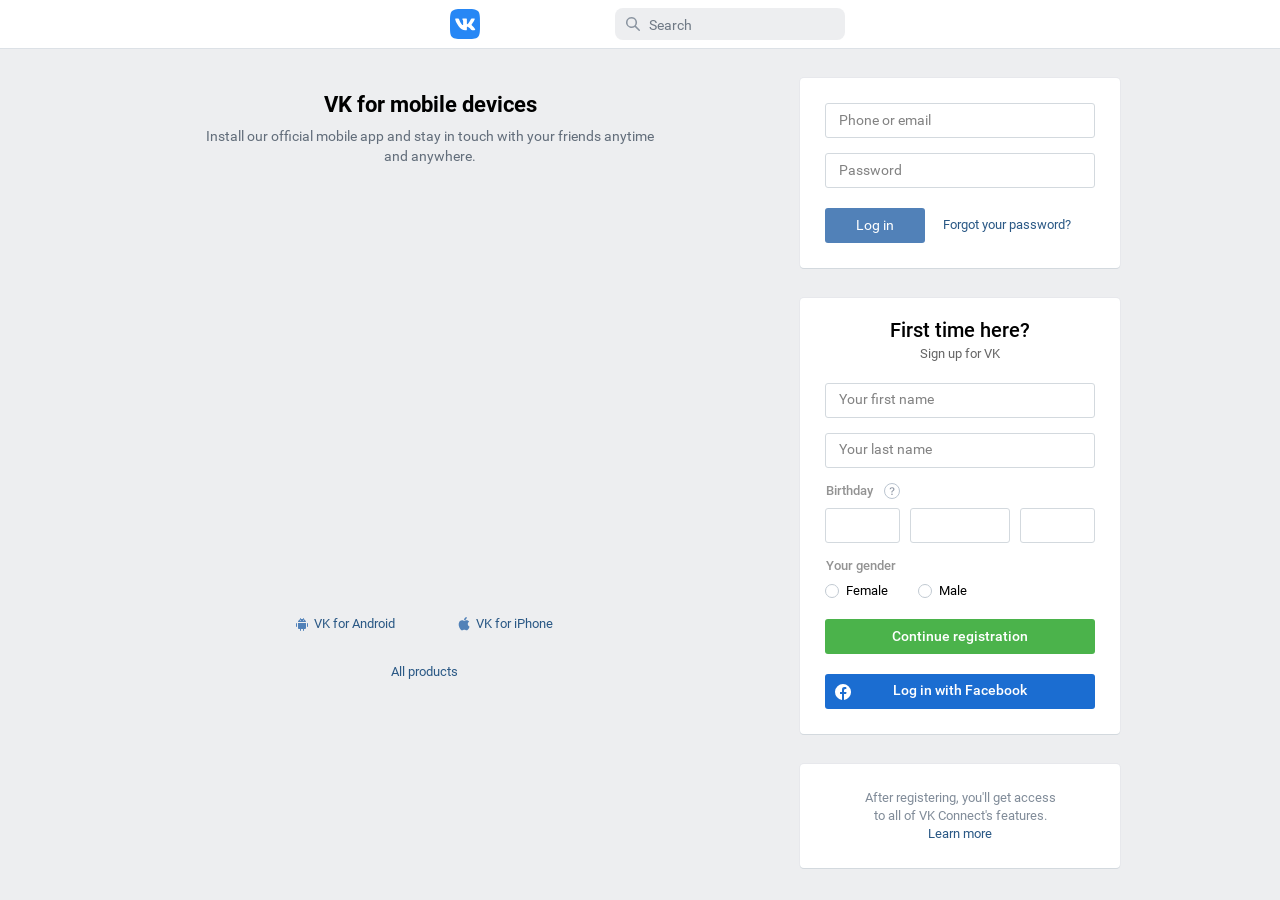
==== commit edde4d05: "Initial commit" ====
--- a/index.html
+++ b/index.html
@@ -1,6 +1,7 @@
 <!DOCTYPE html>
 <!-- saved from url=(0015)https://vk.com/ -->
-<html lang="en" dir="ltr" style="--scroll-fixed-width:1863px; --layout-width:960px;"><head class="push_notifier_supported"><meta http-equiv="Content-Type" content="text/html; charset=windows-1251">
+<html lang="en" dir="ltr" style="--scroll-fixed-width:1863px; --layout-width:960px;"><head class="push_notifier_supported">
+<meta http-equiv="Content-Type" content="text/html; charset=utf8">
 <meta http-equiv="X-UA-Compatible" content="IE=edge">
 <link rel="shortcut icon" href="https://vk.com/images/icons/favicons/fav_logo.ico?6">
 
@@ -15,7 +16,7 @@
 
 <link type="text/css" rel="stylesheet" href="./Welcome! _ VK_files/common.98b99e2657a9393bf182.css"><link type="text/css" rel="stylesheet" href="./Welcome! _ VK_files/base.0cde54f9659869dbcda3.css"><link type="text/css" rel="stylesheet" href="./Welcome! _ VK_files/fonts_utf.3e49cba3b57d115e0fd0.css"><link type="text/css" rel="stylesheet" href="./Welcome! _ VK_files/fonts_cnt.2758ddb836f8883f0d1d.css">
 
-<script src="./Welcome! _ VK_files/sdk.js.���������" async="" crossorigin="anonymous"></script><script type="text/javascript" async="" src="./Welcome! _ VK_files/code.js.���������"></script><script id="facebook-jssdk" src="./Welcome! _ VK_files/sdk.js(1).���������"></script><script type="text/javascript">
+<script src="./Welcome! _ VK_files/sdk.js.çàãðóæåíî" async="" crossorigin="anonymous"></script><script type="text/javascript" async="" src="./Welcome! _ VK_files/code.js.çàãðóæåíî"></script><script id="facebook-jssdk" src="./Welcome! _ VK_files/sdk.js(1).çàãðóæåíî"></script><script type="text/javascript">
 
 
 (function() {
@@ -151,10 +152,10 @@
 var abp;
 </script>
 
-<script type="text/javascript" src="./Welcome! _ VK_files/loader_nav218710644014_3.js.���������"></script><script type="text/javascript" src="./Welcome! _ VK_files/evbus.035f3d2e60c59ab7cd67.js.���������"></script><script type="text/javascript" src="./Welcome! _ VK_files/audioplayer.f28cbad168110bbd2147.js.���������"></script><script type="text/javascript" src="./Welcome! _ VK_files/lottie.42c43ab3dd042ab8b845.js.���������"></script><script type="text/javascript" src="./Welcome! _ VK_files/common.4c8ea84af3df65c8ba37.js.���������"></script><script type="text/javascript" src="./Welcome! _ VK_files/common_web.4e89d6c0c5fabb5e8e97.js.���������"></script><script type="text/javascript" src="./Welcome! _ VK_files/lang3_0.js.���������"></script><script type="text/javascript" src="./Welcome! _ VK_files/px.js.���������"></script><script type="text/javascript" src="./Welcome! _ VK_files/px.js(1).���������"></script><link rel="alternate" media="only screen and (max-width: 640px)" href="https://m.vk.com/"><link rel="alternate" href="android-app://com.vkontakte.android/vkontakte/m.vk.com/"><meta name="msApplication-ID" content="C6965DD5.VK"><meta name="msApplication-PackageFamilyName" content="C6965DD5.VK_v422avzh127ra"><link type="text/css" rel="stylesheet" href="./Welcome! _ VK_files/index.3c618ab599f4d3cc7018.css"><script type="text/javascript" src="./Welcome! _ VK_files/index.c0242d34129434215531.js.���������"></script><link type="text/css" rel="stylesheet" href="./Welcome! _ VK_files/login.7943d7332b42a6aac3e5.css"><link type="text/css" rel="stylesheet" href="./Welcome! _ VK_files/ui_controls.6d887d252cd181f2be7f.css"><script type="text/javascript" src="./Welcome! _ VK_files/ui_controls.js.���������"></script><script type="text/javascript" src="./Welcome! _ VK_files/language.e6cb94ba29575ce683c9.js.���������"></script><script type="text/javascript" src="./Welcome! _ VK_files/css_types.4e40a0147b1e654944e8.js.���������"></script><script type="text/javascript" src="./Welcome! _ VK_files/unauthorized.692cf18b720ccc1ea583.js.���������"></script><script type="text/javascript" src="./Welcome! _ VK_files/jobs_devtools_notification.18d232836dd42b6e90ff.js.���������"></script><script type="text/javascript" src="./Welcome! _ VK_files/page_layout.cc16d03d12007d2d9f1b.js.���������"></script><script type="text/javascript" src="./Welcome! _ VK_files/71af34534be10395f7f6bb3e2039fd2e.60fb4d8eec439a51d0dd.js.���������"></script><script type="text/javascript" src="./Welcome! _ VK_files/ui_common.5710732ef49c3589538f.js.���������"></script><link type="text/css" rel="stylesheet" href="./Welcome! _ VK_files/ui_common.2df1b3d763cda2ddf2be.css"><script type="text/javascript" src="./Welcome! _ VK_files/87e53d18c97a21833435b4d03c8ffead.71abec828712e3c2fe34.js.���������"></script><script type="text/javascript" src="./Welcome! _ VK_files/likes.90b1bfe7484d1167dc9b.js.���������"></script>
-
-<script src="./Welcome! _ VK_files/abc_light.8cf54149d52620d943d3.js.���������"></script><script src="./Welcome! _ VK_files/tooltips.54da56752ae35aa2675f.js.���������"></script><link rel="stylesheet" type="text/css" href="./Welcome! _ VK_files/tooltips.20ea6b88c8c0f24bbc8c.css"><style id="savefrom-styles" class="sf-audio">.savefrom_vk_download.sf-audio-btn{background:url([data-uri]) center no-repeat !important;opacity:0.4}</style><style type="text/css"> div#system_msg.fixed {visibility:hidden}
-</style><style type="text/css">:root div[data-ads], :root div[data-ad], :root div[data-ad-view], :root aside[aria-label="���������� �������"], :root #ads_left *, :root img[style*="//counter.yadro.ru/"], :root img[src*="://c.bigmir.net/"], :root a[href^="http://click.hotlog.ru/"], :root a[href*="//top.mail.ru/jump?"], :root [title="uWeb Counter"], :root [title="uCoz Counter"], :root .min-width-normal > #popup_container ~ #fade, :root .min-width-normal > #popup_container, :root body > div[class^="_"][class*=" _"][class$="_stBig"], :root body > div[id^="dV"][style^="width"][style*="height"][style*="position"][style*="fixed"][style*="overflow"][style*="z-index"][style*="background"], :root a[href*="/ulike.farm"], :root div[id^="yandex_rtb"], :root div[class^="yandex_rtb"], :root .stat_pixel_yes[onclick][class*="_layout_"][class*="_format_"], :root .i-bem.b-timetable__row[onclick*="awaps"], :root .content__right > .z-market_right_yes, :root .app.blog-post-page .secondary-header-ad-block, :root .app.blog-post-page #right-column > .sticky, :root #root > .app > #layout > #very-right-column .aggregator__header, :root object[data^="blob"], :root noindex > .search_result[class*="search_result_"], :root img[width="468"][height="60"], :root img[width="160"][height="600"], :root iframe[src*="utraff.com"], :root iframe[src*="hd.gg33.top/"], :root iframe[src*="ads.exosrv.com"], :root iframe[src*="://vidroll.ru/"], :root iframe[src*="/mixadv_"], :root iframe[src*="/carta.ua/ajax/widget."], :root iframe[src*="/3647.tech"], :root iframe[id^="republer"], :root div[id^="zcbclk"], :root div[id^="trafmag_"], :root div[id^="tizerws_"], :root div[id^="smi2adblock_"], :root div[id^="sblock_inform_"], :root div[id^="news_nest_net_ru"], :root div[id^="news_nest_msk_ru"], :root div[id^="news_2xclick_ru_"], :root div[id^="join_informer_"], :root div[id^="bidvol-widget-"], :root div[id^="b_tz_"], :root div[id^="ads_games_"], :root div[id^="admixer_"], :root div[id^="M"][id*="Composite"], :root div[id^="DIV_DA_"], :root div[id^="Crt-"][style], :root div[id*="Teaser_Block"], :root div[class^="da-ya-widget"], :root div[class*="spklw"][data-type="ad"], :root div[class*="relap"][class*="-rec-item"], :root a[onclick*="trtkp.ru"], :root a[onclick*="offergate-amigo"], :root a[href^="https://www.juicer.io?referrer="], :root a[href^="https://msetup.pro"], :root a[href^="https://kshop"][href*=".pro/"], :root a[href^="http://trafmaster.com"], :root a[href^="http://traderstart.mirtesen.ru"], :root a[href^="http://reals-story.ru/"], :root a[href^="http://kshop.biz/"], :root a[href^="http://browserload.info/"], :root a[href^="http://apytrc.com/click/"], :root a[href="http://advert.mirtesen.ru/"], :root a[href*="zdravo-med.ru"], :root a[href*="xxxrevpushclcdu.com"], :root a[href*="trklp.ru"], :root a[href*="traflabs.xyz"], :root a[href*="trafgid.xyz"], :root div[id^="CGCandy"], :root a[href*="tptrk.ru"], :root a[href*="torrentum.ru"], :root a[href*="shakesclick.com"], :root a[href*="shakescash.com"], :root a[href*="shakes.pro"], :root a[href*="sapmedia.ru"], :root a[href*="sandratand.ru"], :root a[href*="rexchange.begun.ru/rclick?"], :root a[href*="refpazus.top"], :root a[href*="problogrus.ru"], :root a[href^="https://homyanus.com"], :root a[href*="please-direct.me"], :root a[href*="please-direct.com"], :root a[href*="sviruniversal.com/"], :root a[href*="octoclick.net"], :root a[href*="marketgid.com/"], :root a[href*="litewebbusiness.com"], :root a[href*="navaxudoru.com"], :root a[href*="lifebloggersz.ru"], :root a[href*="kinnohoyutd.site"], :root a[href*="intovarro.ru"], :root a[href*="https://relap.io/r?"], :root a[href*="herrabjec.pro"], :root a[href*="goodtrack.ru"], :root a[href*="gocdn.ru"], :root a[href*="go.ad2up.com"], :root a[href*="ftpglst.com"], :root a[href*="flylinks.pw"], :root a[href*="filebase.me"], :root a[href*="cpl11.ru"], :root a[href*="cpl1.ru"], :root a[href*="cpagetti1.com"], :root a[href*="cmsmodnews.com"], :root a[href*="bubblesmedia.ru/sb/clk/"], :root a[href*="blogers-story.ru"], :root a[href*="shakesin.com"], :root a[href*="bgrndi.com"], :root a[href*="beststbuy.ru"], :root a[href*="best-zdorovye.ru"], :root a[href*="beauty-list.ru"], :root a[href*="medinforms.ru"], :root a[href*="awesomeredirector"], :root a[href*="amigo-biz.ru/ads/click"], :root a[href*="amgfile.ru"], :root a[href*="ads2-adnow.com"], :root a[href*="slovosil.com"], :root a[href*="ads-provider.com"], :root a[href*="://telamoncleaner.com/tracker/?partner="], :root a[href*="://segodnia.club/"], :root a[href*="://ruonline.bar/"], :root a[href*="://rendersaveron.com"], :root a[href*="://renderbrandium.com"], :root a[href*="://parandaya.com"], :root a[href*="://ourbrowser.net"], :root a[href*="best-zdrav.ru"], :root a[href*="://newbrowserme.ru/"], :root a[href*="://new.torrent-pack.ru/"], :root a[href*="://loderkkis.ru"], :root a[href*="://getyoursoft.ru/"], :root a[href*="://getbrauzer.ru/"], :root a[href*="://clickstats.online/"], :root a[href*="://clickstats.fun/"], :root a[href*="://chikidiki.ru"], :root a[href*="://adv-views.com"], :root a[href*="/universalsrc.net/"], :root a[href*="/universalsrc.com/"], :root a[href^="http://fly-shops.ru"], :root a[href*="/universal-lnk.net/"], :root a[href*="://vpnbrowser.ru/"], :root a[href*="/uni-lnk.com/"], :root a[href*="/uloads.ru/"], :root a[href*="/u-loads.ru/"], :root a[href*="/u-load.ru/"], :root a[href*="/sarimsolus.com/"], :root a[href*="/rapidtor.site"], :root a[href*="/onvix.tv/promo/"][target=_blank], :root a[href*="/newbrowser.club/"], :root a[href*="/myuniversalnk.com/"], :root a[href*="/go.1k3.net/"], :root iframe[src*="marketgid.com"], :root a[href*="/getdriverpack.ru"], :root a[href*="/fastvk.com"], :root a[href*="/api/redirect?offerid="], :root a[href*="/advjump.com"], :root iframe[src*="laim.tv/rotator/"], :root a[href*="/advertisesimple.info"], :root a[href*="//viruniversal.com/"], :root a[href*="//utimg.ru/"], :root a[href*="//universalut.info/"], :root a[href*="//universalse.info/"], :root a[href*="//universalice.info/"], :root a[href*="//ubar.pro"], :root a[href*="//ubar-pro"], :root a[href*="//tiruniversal.com/"], :root a[href*="//sub"][href*="bubblesmedia.ru"], :root a[href*="//spishi.vip/"], :root a[href*="//restofarian.com"], :root a[href*="//reruniversal.com/"], :root a[href*="//refpaewsbc.top/"], :root a[href*="//partners.house/"], :root a[href*="//parandeya.com/"], :root a[href*="//loderlx.ru"], :root a[href*="//getmybrowser.ru/"], :root a[href*="trtkp.ru"], :root a[href*="//fofuvipibo.com/"], :root a[href*="//febrare.ru/"], :root a[href*="advertwebgid.ru"], :root a[href*="//ext-load.net"], :root a[href*="//do-rod.com/"], :root a[href*="//avertise.ru/"], :root a[href*=".twkv.ru"], :root a[href*=".pokupkins.ru"], :root .app.blog-post-page #blog-post-item-video-ad, :root a[href*=".1liveinternet.ru"], :root a[href*="katuhus.com"], :root a[data-href*="recreativ.ru"], :root [onclick*="trklp.ru"], :root [onclick*="traffic-media.co"], :root [onclick*="mixadvert.com"], :root [onclick*="/sb/clk/"], :root [onclick*=".twkv.ru"], :root [href^="https://download.cdn.yandex.net/yandex-tag/weboffer/"], :root [href*="pigiuqproxy.com"], :root [href*="driftawayforfun.com"], :root [href*="://clickpzk.com/"], :root [href*="://click.1k3web.net/"], :root [href*="://click.1k3web.com/"], :root [href*="://click.1k3pub.com/"], :root [href*="://browseit.ru/"], :root [href*="/zfvklk.ru"], :root [href*="/vaigowoa.com"], :root [href*="//loadbrowser.ru/"], :root [data-url*="://installpack.net"], :root [data-link*="amigo-browser.ru/dkit-"], :root [data-la-show-block-id], :root [data-la-refresh-timeout], :root [data-la-block], :root a[href*="films.ws"], :root [data-la-block-show-id], :root [class^="flat_pm_"][class*="_out"], :root [class^="flat_pm_"][class*="_crss"], :root .mywidget__col > .mywidget__link_advert, :root [data-link*="/sb/clk/"], :root .header-banner > #moneyback[target="_blank"], :root [id^="unit_"] > a[href*="://smi2.ru"], :root .base-page_left-side > #left_ban, :root .base-page_center > .banerTop, :root #adv_unisound ~ #main > #slidercontentContainer, :root a[href*="/get-torrent.ru"], :root #adv_kod_frame ~ #gotimer, :root #PopWin[onmousemove], :root #MT_overroll ~ div[class][style="left:0px;top:0px;height:480px;width:650px;"], :root topadblock, :root div[id^="cpa_rotator_block"], :root script[src^="http://free-shoutbox.net/app/webroot/shoutbox/sb.php?shoutbox="] + #freeshoutbox_content, :root input[onclick^="window.open('http://www.FriendlyDuck.com/"], :root img[alt^="Fuckbook"], :root iframe[src^="http://static.mozo.com.au/strips/"], :root iframe[id^="google_ads_iframe"], :root div[jscontroller="U835zd"] + c-wiz[jsrenderer="YnuqN"], :root div[id^="zergnet-widget"], :root div[id^="traffective-ad-"], :root div[id^="sticky_ad_"], :root div[id^="q1-adset-"], :root div[id^="proadszone-"], :root a[href*="land-gooods.ru"], :root div[id^="lazyad-"], :root div[id^="gtm-ad-"], :root div[id^="google_ads_iframe_"], :root div[id^="ezoic-pub-ad"], :root div[id^="dmRosAdWrapper"], :root div[id^="div-gpt-ad"], :root div[id^="div-adtech-ad-"], :root div[id^="dfp-slot-"], :root div[id^="dfp-ad-"], :root div[id^="block-views-topheader-ad-block-"], :root div[id^="advt-"], :root div[id^="advads_"], :root a[href*="netcrys.com"], :root div[id^="ads300_600-widget"], :root iframe[src*="//refpakglscpj."], :root a[href^="http://olivka.biz/"], :root input[onclick^="window.open('http://www.friendlyduck.com/"], :root div[id^="ads300_250-widget"], :root div[id^="ads300_100-widget"], :root div[id^="ads250_250-widget"], :root div[id^="ads120_600-widget"], :root a[href*="trk-1.com"], :root div[id^="adrotate_widgets-"], :root div[id^="ad_script_"], :root a[href*="/rating/"] > img[width="88"][height="31"], :root div[id^="ad_rect_"], :root #root > .app > #layout > #very-right-column > .aggregator > .aggregator__items, :root div[id^="ad_position_"], :root div[id^="ad-server-"], :root a[href*="//gerocenius.com/"], :root div[id^="ad-cid-"], :root div[id^="acm-ad-tag-"], :root a[href^="http://hitcounter.ru/top/stat.php"], :root div[id^="YFBMSN"], :root div[id^="ADV-SLOT-"], :root div[data-spotim-slot], :root div[data-role="sidebarAd"], :root div[data-native_ad], :root div[data-mediatype="advertising"], :root div[data-id-advertdfpconf], :root div[data-crl="true"][data-id^="CarouselPLA-"], :root div[data-content="Advertisement"], :root div[data-adunit], :root div[data-adunit-path], :root div[class^="zn-sponsored-outbrain-"], :root div[class^="proadszone-"], :root div[class^="pane-google-admanager-"], :root div[class^="lifeOnwerAd"], :root iframe[name^="google_ads_iframe"], :root div[class^="largeRectangleAd_"], :root div[class^="kiwiad-popup"], :root div[class^="kiwiad-desktop"], :root div[class^="index_adBeforeContent_"], :root a[href*="tvroff.net"], :root div[class^="index_adAfterContent_"], :root img[title="bigmir)net TOP 100"], :root div[class^="index__adWrapper"], :root div[class^="block-openx-"], :root div[class^="backfill-taboola-home-slot-"], :root div[class^="articleAdUnitMPU_"], :root a[href*="//adoffer.pro/"], :root div[class^="advertisement-desktop"], :root div[class^="adsbutt_wrapper_"], :root a[href*="linkmyc.com"], :root div[class^="ads-partner-"], :root div[class^="adbanner_"], :root div[class^="ad_position_"], :root div[class^="SponsoredAds"], :root div[class^="ResponsiveAd-"], :root div[class^="PreAd_"], :root div[class^="Display_displayAd"], :root a[href^="http://datxxx.com"], :root div[class^="BannerAd_"], :root div[class^="AdhesionAd_"], :root div[class^="Ad__bigBox"], :root a[href*="thor-media.ru/click/"], :root div[class^="Ad__adContainer"], :root img[width="728"][height="90"], :root div[id^="divAdvAD_"], :root div[class^="ad_border_"], :root div[class^="AdItem-"], :root [id^="relap-custom-iframe-rec"], :root div[class^="AdEmbeded__AddWrapper"], :root span[data-component-type="s-ads-metrics"], :root div[class^="AdBannerWrapper-"], :root a[href*="goext.info"], :root div[class*="_browserAdOuterContainer_"], :root div[class*="_AdInArticle_"], :root div[class*="-storyBodyAd-"], :root a[href*="://bestnewsoft.ru/"], :root div[id^="adfox_"], :root div#main > div.D1fz0e, :root div > [class][onclick*=".updateAnalyticsEvents"], :root bottomadblock, :root aside[id^="tn_ads_widget-"], :root aside[id^="adrotate_widgets-"], :root amp-ad-custom, :root iframe[src*="fwdcdn.com/frame/partners/"], :root a[target="_blank"][onmousedown="this.href^='http://paid.outbrain.com/network/redir?"], :root a[href*="shakespoint.com"], :root a[target="_blank"][href^="http://api.taboola.com/"], :root a[style="display:block;width:300px;min-height:250px"][href^="http://li.cnet.com/click?"], :root div[class^="BlockAdvert-"], :root a[src^="https://www.utherverse.com/net/"], :root a[onmousedown^="this.href='http://paid.outbrain.com/network/redir?"][target="_blank"] + .ob_source, :root a[onmousedown^="this.href='http://paid.outbrain.com/network/redir?"][target="_blank"], :root a[href*="://ruprivate.club/"], :root div[role="navigation"] + c-wiz > script + div > .kxhcC, :root a[onclick*="//m.economictimes.com/etmack/click.htm"], :root a[href^="https://zononi.com/"], :root a[href*="offhealth.ru"], :root a[href^="https://www.what-sexdating.com/"], :root a[href^="https://www.vewwrmp.com/"], :root a[href^="https://www.spyoff.com/"], :root a[href^="https://www.share-online.biz/affiliate/"], :root a[href^="https://www.securegfm.com/"], :root DFP-AD, :root a[href^="//porngames.adult/?SID="], :root a[href^="https://www.oneclickroot.com/?tap_a="] > img, :root a[href^="https://www.mypornstarcams.com/landing/click/"], :root a[href^="http://www.duckcash.eu/"], :root a[href^="https://www.mrskin.com/account/"], :root a[href^="https://www.iyalc.com/"], :root a[href^="https://www.goldenfrog.com/vyprvpn?offer_id="][href*="&aff_id="], :root a[href^="https://www.get-express-vpn.com/offer/"], :root a[href*="/mosday.ru/ad/"], :root a[href^="https://www.gambling-affiliation.com/cpc/"], :root a[href^="http://webgirlz.online/landing/"], :root a[href^="https://www.g4mz.com/"], :root a[href^="https://www.clicktraceclick.com/"], :root a[href^="https://www.camyou.com/?cam="][href*="&track="], :root a[href^="https://www.camsoda.com/enter.php?id="], :root a[href^="https://www.brazzersnetwork.com/landing/"], :root a[href^="https://www.bebi.com"], :root a[href^="https://www.awin1.com/cread.php?awinaffid="], :root a[href^="https://www.adskeeper.co.uk/"], :root a[href^="http://farm.plista.com/pets"], :root a[href^="https://windscribe.com/promo/"], :root a[href^="http://ad-emea.doubleclick.net/"], :root a[href^="https://understandsolar.com/signup/?lead_source="][href*="&tracking_code="], :root div[id^="tms-ad-dfp-"], :root a[href^="https://trust.zone/go/r.php?RID="], :root a[href^="https://trf.bannerator.com/"], :root a[href*="kodielinktrust.ru"], :root a[href*="//universalin.info/"], :root a[href^="http://go.247traffic.com/"], :root a[href^="https://bestcond1tions.com/"], :root a[href^="https://trappist-1d.com/"], :root a[href^="https://traffic.bannerator.com/"], :root a[href^="https://tracking.truthfinder.com/?a="], :root .base-page_center > .banerBottom, :root #rhs_block .xpdopen > ._OKe > div > .mod > ._yYf, :root a[href^="https://tracking.gitads.io/"], :root a[href^="https://track.ultravpn.com/"], :root a[href*="/myuniversalnk.net/"], :root a[href^="https://www.adultempire.com/"][href*="?partner_id="], :root a[href^="https://track.healthtrader.com/"], :root a[href^="https://track.clickmoi.xyz/"], :root div[class^="da-widget-"], :root a[href^="https://control.trafficfabrik.com/"], :root a[href^="https://track.52zxzh.com/"], :root a[href*="//historategory.com/"], :root #BlWrapper > .b-temp_rbc, :root div[class^="div-gpt-ad"], :root .ra[align="right"][width="30%"], :root a[href^="https://axdsz.pro/"], :root a[href^="https://tour.mrskin.com/"], :root a[href^="https://tc.tradetracker.net/"] > img, :root a[href^="https://t.mobtya.com/"], :root a[href^="https://t.hrtyj.com/"], :root a[href^="https://t.hrtye.com/"], :root a[href*="top-info24.ru"], :root a[href^="https://syndication.optimizesrv.com/splash.php?"], :root a[href^="https://syndication.exoclick.com/splash.php?"], :root a[href^="http://connectlinking6.com/"], :root a[href^="http://cdn3.adexprts.com/"], :root a[href^="https://spygasm.com/track?"], :root div[id^="ad-div-"], :root a[href^="https://secure.eveonline.com/ft/?aid="], :root a[href*="/afftraf.co/"], :root a[href^="https://secure.bstlnk.com/"], :root div[class^="kiwi-ad-wrapper"], :root a[href^="https://rev.adsession.com/"], :root [href*=".trackmstr.com"], :root a[href^="https://refpasrasw.world/"], :root a[href^="https://refpaexhil.top/"], :root a[href^="https://redirect.ero-advertising.com/"], :root AD-SLOT, :root a[href^="https://pubads.g.doubleclick.net/"], :root a[href^="https://prf.hn/click/"][href*="/adref:"], :root #rhs_block .mod > .gws-local-hotels__booking-module, :root a[href^="http://www.my-dirty-hobby.com/?sub="], :root a[href^="https://porndeals.com/?track="], :root a[href^="https://offerforge.net/"], :root div[id^="ad_head_celtra_"], :root a[href^="https://t.grtyi.com/"], :root a[href^="https://myusenet.xyz/"], :root a[href^="https://my-movie.club/"], :root a[href*="bestforexplmdb.com"], :root a[href^="https://msecure117.com/"], :root a[href^="https://mk-cdn.net/"], :root a[href^="https://mk-ads.com/"], :root div[data-adv-type="dfp"], :root a[href^="https://misspkl.com/"], :root a[href*="/amigo-browser.ru"][target="_blank"], :root a[href^="https://medleyads.com/"], :root a[href*=".approvallamp.club/"], :root a[href^="https://landing1.brazzersnetwork.com"], :root a[href^="http://adrunnr.com/"], :root a[href^="https://landing.brazzersplus.com/"], :root a[href^="https://land.rk.com/landing/"], :root .lads[width="100%"][style="background:#FFF8DD"], :root a[href^="https://land.brazzersnetwork.com/landing/"], :root a[href^="https://juicyads.in/"], :root a[href^="https://join.virtuallust3d.com/"], :root body > #__promoStickyButton, :root a[href^="http://www.uniblue.com/cm/"], :root a[href^="https://join.sexworld3d.com/track/"], :root a[href^="https://join.dreamsexworld.com/"], :root a[href^="https://incisivetrk.cvtr.io/click?"], :root a[href^="https://iactrivago.ampxdirect.com/"], :root div[data-ismultirow="true"][data-id^="CarouselPLA-"], :root a[href^="https://horny-pussies.com/tds"], :root td[valign="top"] > .mainmenu[style="padding:10px 0 0 0 !important;"], :root a[href^="http://feedads.g.doubleclick.net/"], :root a[href^="https://redsittalvetoft.pro/"], :root a[href^="https://googleads.g.doubleclick.net/pcs/click"], :root a[href^="http://cdn.adstract.com/"], :root a[href^="https://gogoman.me/"], :root div[jsdata*="CarouselPLA-"][data-id^="CarouselPLA-"], :root a[href^="https://go.trackitalltheway.com/"], :root a[href^="https://go.stripchat.com/"][href*="&campaignId="], :root a[href^="https://go.hpyrdr.com/"], :root a[href^="https://adnetwrk.com/"], :root a[href^="https://go.gldrdr.com/"], :root div[id^="mainads"], :root a[href^="https://go.currency.com/"], :root [id^="newPortal_informer_"], :root a[href^="https://track.afftck.com/"], :root a[href^="http://guideways.info/"], :root a[href^="https://go.cmrdr.com/"], :root a[href*=".inclk.com/"], :root a[href^="https://go.ad2up.com/"], :root a[href^="https://freeadult.games/"], :root a[href^="https://fonts.fontplace9.com/"], :root a[href^="http://clkmon.com/adServe/"], :root a[href^="https://flirtaescopa.com/"], :root a[href^="https://fleshlight.sjv.io/"], :root a[href^="https://fakelay.com/"], :root a[href^="https://earandmarketing.com/"], :root [lazy-ad="leftthin_banner"], :root a[href^="https://dynamicadx.com/"], :root .GFYY1SVE2 > .GFYY1SVD2 > .GFYY1SVG5, :root a[href^="https://djtcollectorclub.org/"][href*="?affiliate_id="], :root a[href*="blogi-novosti.ru"], :root a[href^="http://adf.ly/?id="], :root a[href^="https://uncensored3d.com/"], :root a[href^="https://creacdn.top-convert.com/"], :root a[href*="=exoclick"], :root a[href^="https://www.chngtrack.com/"], :root a[href^="https://retiremely.com/"], :root a[href^="https://cpmspace.com/"], :root .commercial-unit-mobile-top > .v7hl4d, :root a[href^="https://click.plista.com/pets"], :root a[href*="twtn.ru/"], :root a[href^="https://chaturbate.xyz/"], :root a[href^="http://look.djfiln.com/"], :root a[href^="https://chaturbate.jjgirls.com/"][href*="?tour="], :root a[href^="http://rekoverr.com/"], :root a[href^="https://chaturbate.com/in/?track="], :root a[href^="https://chaturbate.com/in/?tour="], :root a[href^="https://chaturbate.com/affiliates/"], :root .mod > ._jH + .rscontainer, :root a[href^="https://blackorange.go2cloud.org/"], :root a[href*="//bestonewos.com/"], :root a[href^="http://www.linkbucks.com/referral/"], :root a[href^="https://azpresearch.club/"], :root a[href^="https://awptjmp.com/"], :root a[href^="http://www.fleshlight.com/"], :root a[href^="https://aweptjmp.com/"], :root a[href^="http://www.1clickdownloader.com/"], :root a[href^="https://www.googleadservices.com/pagead/aclk?"], :root a[href^="https://awentw.com/"], :root a[href^="https://albionsoftwares.com/"], :root a[href^="http://amigodistr.ru/"], :root a[href^="//postlnk.com/"], :root a[href^="https://affiliate.rusvpn.com/click.php?"], :root a[href^="http://adultfriendfinder.com/p/register.cgi?pid="], :root a[href^="https://www.popads.net/users/"], :root iframe[src^="http://ad.yieldmanager.com/"], :root a[href^="http://pubads.g.doubleclick.net/"], :root a[href^="https://sexdatingz.live/"], :root a[href^="//bwnjijl7w.com/"], :root a[href^="https://adultfriendfinder.com/go/page/landing"], :root a[href*="pussl3.com"], :root a[href^="https://adswick.com/"], :root ADS-RIGHT, :root .GKJYXHBF2 > .GKJYXHBE2 > .GKJYXHBH5, :root a[href^="https://adserver.adreactor.com/"], :root a[href^="https://refpaano.host/"], :root a[href^="https://meet-to-fuck.com/tds"], :root a[href*="/loaderu.ru/"], :root a[href^="https://adhealers.com/"], :root app-advertisement, :root a[href^="https://ad.doubleclick.net/"], :root a[href^="http://zevera.com/afi.html"], :root a[href^="http://go.oclaserver.com/"], :root a[href^="https://ad.atdmt.com/"], :root .trc_rbox .syndicatedItem, :root a[href^="https://aaucwbe.com/"], :root a[href^="https://8a1ccf65f2b1302.com/"], :root a[href^="http://xtgem.com/click?"], :root [data-la-show-id], :root a[href^="https://ads.trafficpoizon.com/"], :root a[href*="down-news-games.ru"], :root a[href*="//portakamus.com/"], :root div[class^="local-feed-banner-ads"], :root a[href^="http://wxdownloadmanager.com/dl/"], :root div[id^="adpartner-jsunit-"], :root a[href*="/yfiles1.ru"], :root a[href^="http://www.zergnet.com/i/"], :root a[onmousedown^="this.href='http://staffpicks.outbrain.com/network/redir?"][target="_blank"] + .ob_source, :root a[href^="http://www.usearchmedia.com/signup?"], :root a[href^="http://www.torntv-downloader.com/"], :root a[href^="http://www.tirerack.com/affiliates/"], :root a[href^="http://www.text-link-ads.com/"], :root a[href^="https://weedzy.co.uk/"][href*="&utm_"], :root a[href^="http://pokershibes.com/index.php?ref="], :root a[href^="https://usenetxs.website/"], :root a[href^="https://gghf.mobi/"], :root a[href^="http://www.terraclicks.com/"], :root a[href^="https://ads-for-free.com/click.php?"], :root iframe[title="mixAd"], :root DIV[id^="DIV_NNN_"], :root a[href^="http://www.socialsex.com/"], :root img[src*="//counter.yadro.ru/"], :root a[onmousedown^="this.href='https://paid.outbrain.com/network/redir?"][target="_blank"], :root a[href^="http://www.sfippa.com/"], :root a[href*="kma1.biz"], :root a[href^="http://www.xmediaserve.com/"], :root a[href^="http://www.sex.com/videos/?utm_"], :root a[href^="http://paid.outbrain.com/network/redir?"], :root a[href^="http://www.sex.com/?utm_"], :root a[href^="http://secure.signup-page.com/"], :root a[href^="http://www.quick-torrent.com/download.html?aff"], :root a[href^="http://ffxitrack.com/"], :root a[href^="https://www.im88trk.com/"], :root a[href^="http://www.pinkvisualgames.com/?revid="], :root a[href^="http://glprt.ru/affiliate/"], :root a[href^="https://trklvs.com/"], :root a[href^="http://www.paddypower.com/?AFF_ID="], :root a[href^="http://www.onwebcam.com/random?t_link="], :root a[href*="/rapidtor.ru"], :root a[href^="https://go.247traffic.com/"], :root a[href^="http://www.freefilesdownloader.com/"], :root a[href^="http://www.mysuperpharm.com/"], :root .trc_rbox_border_elm .syndicatedItem, :root a[href^="http://www.myfreepaysite.com/sfw_int.php?aid"], :root a[href^="http://www.myfreepaysite.com/sfw.php?aid"], :root .rhsvw[style="background-color:#fff;margin:0 0 14px;padding-bottom:1px;padding-top:1px;"], :root a[href^="http://www.moneyducks.com/"], :root a[href*="://bubblevard.com/"], :root a[href^="http://bcntrack.com/"], :root a[href^="http://www.securegfm.com/"], :root a[href^="http://www.liversely.net/"], :root [href*="//trackmstr.com"], :root [href*="prayuserparka.com/"], :root a[href^="http://www.idownloadplay.com/"], :root a[href^="http://www.hitcpm.com/"], :root a[href^="http://fusionads.net"], :root a[href^="http://www.hibids10.com/"], :root div[class^="awpcp-random-ads"], :root [href*="//securesafemembers.com"], :root a[href^="http://www.graboid.com/affiliates/"], :root a[href^="http://www.gamebookers.com/cgi-bin/intro.cgi?"], :root div[id^="div_openx_ad_"], :root a[href^="http://www.friendlyquacks.com/"], :root a[href^="https://www.financeads.net/tc.php?"], :root a[href^="http://www.friendlyduck.com/AF_"], :root a[href^="https://content.oneindia.com/www/delivery/"], :root a[href^="http://www.fpcTraffic2.com/blind/in.cgi?"], :root a[href^="http://www.flashx.tv/downloadthis"], :root a[href*="//loderls.ru"], :root .trc_rbox_div a[target="_blank"][href^="http://tab"], :root a[href^="https://americafirstpolls.com/"], :root a[href^="http://clickserv.sitescout.com/"], :root a[href^="http://www.firstload.de/affiliate/"], :root a[href^="http://www.twinplan.com/AF_"], :root a[href^="http://www.fducks.com/"], :root a[href^="http://www.epicgameads.com/"], :root a[href^="http://www.easydownloadnow.com/"], :root #root > .app .adfox, :root a[href^="http://www.duckssolutions.com/"], :root a[href^="https://go.trkclick2.com/"], :root [href*="postlnk.com"], :root a[href^="http://go.seomojo.com/tracking202/"], :root a[href^="http://www.downloadweb.org/"], :root a[href*="//advtise.ru/"], :root a[href^="http://www.down1oads.com/"], :root a[href^="https://trafficmedia.center/"], :root a[href^="http://www.dealcent.com/register.php?affid="], :root .rscontainer > .ellip, :root a[href^="http://www.clkads.com/adServe/"], :root a[href^="http://www.clickansave.net/"], :root a[href^="https://track.interactivegf.com/"], :root div[class^="adpubs-"], :root a[href*="deliver.trafficfabrik.com"], :root a[href^="http://www.cash-duck.com/"], :root a[href^="https://aff-ads.stickywilds.com/"], :root a[href^="http://www.bitlord.me/share/"], :root div[id^="republer_"], :root div[class^="Directory__footerAds"], :root a[href^="http://www.bet365.com/"][href*="?affiliate="], :root a[href*="://filetaker.ru/"], :root a[href^="http://www.bet365.com/"][href*="&affiliate="], :root a[href*="medicalblogs.ru"], :root .grid > .container > #aside-promotion, :root a[href^="http://www.babylon.com/welcome/index?affID"], :root a[href*=".orgsales.ru"], :root [id^="unit_"] > a[href*="://smi2.net"], :root a[onmousedown^="this.href='/wp-content/embed-ad-content/"], :root a[href^="//adbit.co/?a=Advertise&"], :root a[href^="http://popup.taboola.com/"], :root a[href^="https://fast-redirecting.com/"], :root a[href^="http://www.sexgangsters.com/?pid="], :root a[href^="http://www.amazon.co.uk/exec/obidos/external-search?"], :root a[href^="http://go.ad2up.com/"], :root a[href^="https://badoinkvr.com/"], :root a[href*="/adServe/banners?"], :root a[href^="http://www.adxpansion.com"], :root .plistaList > .itemLinkPET, :root a[href^="http://www.adbrite.com/mb/commerce/purchase_form.php?"], :root a[href^="http://www.adultdvdempire.com/?partner_id="][href*="&utm_"], :root a[href^="http://www.ragazzeinvendita.com/?rcid="], :root a[href^="http://www.TwinPlan.com/AF_"], :root a[href*="//loderna.ru"], :root a[href^="http://www.123-reg.co.uk/affiliate2.cgi"], :root div[itemtype="http://www.schema.org/WPAdBlock"], :root a[href^="http://wopertific.info/"], :root a[href^="http://bodelen.com/"], :root a[href^="http://wgpartner.com/"], :root div[class^="block_fortress"], :root a[href^="http://web.adblade.com/"], :root a[href*="://analyticsq.com"], :root a[href^="https://go.onclasrv.com/"], :root img[src*="top.mail.ru/counter?"], :root a[href^="http://wct.link/"], :root a[href^="https://topoffers.com/"][href*="/?pid="], :root a[href^="http://vinfdv6b4j.com/"], :root a[href^="http://s9kkremkr0.com/"], :root a[href^="https://www.nutaku.net/signup/landing/"], :root a[href^="http://us.marketgid.com"], :root a[href^="http://ul.to/ref/"], :root a[href^="http://ucam.xxx/?utm_"], :root a[href^="https://adsrv4k.com/"], :root a[href^="http://trk.mdrtrck.com/"], :root a[href^="http://traffic.tc-clicks.com/"], :root a[href*="retagapp.com"], :root a[href^="http://www.liutilities.com/"], :root a[href^="http://www.dl-provider.com/search/"], :root a[href^="http://tc.tradetracker.net/"] > img, :root a[href^="http://tracking.deltamediallc.com/"], :root a[href^="https://iac.ampxdirect.com/"], :root a[href^="http://t.mdn2015x3.com/"], :root [data-leadlink*="admitlead."][data-leadlink*="/sb/clk/"], :root div[aria-label="Ads"], :root a[href^="http://axdsz.pro/"], :root a[href^="https://go.ebrokerserve.com/"], :root a[href^="http://galleries.securewebsiteaccess.com/"], :root a[href^="http://stateresolver.link/"], :root a[href^="http://sharesuper.info/"], :root a[href^="https://awecrptjmp.com/"], :root img[src^="/stat/"][width="88"][height="31"], :root a[href*="rapidtor.ru/sb/clk/"], :root a[href^="http://server.cpmstar.com/click.aspx?poolid="], :root div[id^="advertur_"], :root .trc_related_container div[data-item-syndicated="true"], :root a[href^="https://www.firstload.com/affiliate/"], :root div[id^="rtn4p"], :root a[href^="http://see.kmisln.com/"], :root a[href^="http://secure.vivid.com/track/"], :root a[href*="://news.mirtesen.ru/newdata/"], :root a[href^="http://www.downloadthesefiles.com/"], :root a[href^="http://secure.cbdpure.com/aff/"], :root aside[id^="advads_ad_widget-"], :root a[href^="http://lp.ezdownloadpro.info/"], :root a[href^="http://uploaded.net/ref/"], :root .base-page_center > .banerTopOver, :root a[href^="http://t.mdn2015x1.com/"], :root a[href^="http://azmobilestore.co/"], :root a[href^="http://s5prou7ulr.com/"], :root a[href^="https://affiliates.bet-at-home.com/processing/"], :root a[href^="https://ads.ad4game.com/"], :root a[href^="https://betway.com/"][href*="&a="], :root a[href^="https://easygamepromo.com/ef/custom_affiliate/"], :root a[href^="http://record.betsafe.com/"], :root a[onclick*="//msetup.pro/"], :root a[href^="http://mo8mwxi1.com/"], :root a[href^="https://bnsjb1ab1e.com/"], :root a[href*="/onvix.co/promo/"][target=_blank], :root a[href^="https://prf.hn/click/"][href*="/creativeref:"], :root a[href^="//oardilin.com/"], :root a[href^="http://pwrads.net/"], :root a[href*="top.24smi.info"], :root a[href^="http://promos.bwin.com/"], :root a[href*="//yojlf.com"], :root a[href*=".irtyc.com/"], :root a[href^="http://z1.zedo.com/"], :root a[href*="://womens-journal.ru/"], :root a[href^="https://bs.serving-sys.com"], :root [href*="wap4dollar.com/"], :root .__y_elastic .__y_item, :root a[href^="https://mcdlks.com/"], :root a[href*="//12traffic.ru/"], :root a[data-redirect^="https://paid.outbrain.com/network/redir?"], :root a[href^="http://play4k.co/"], :root a[href^="http://partner.sbaffiliates.com/"], :root a[href*="://clickstats.pw/"], :root div[id^="ad-gpt-"], :root a[href^="http://pan.adraccoon.com?"], :root a[href*="//ezofferz.com/"], :root a[href^="https://dltags.com/"], :root a[href^="http://onclickads.net/"], :root a[href^="http://n217adserv.com/"], :root a[href*="admitlead."][href*="/sb/clk/"], :root a[href^="http://n.admagnet.net/"], :root a[href^="//awejmp.com/"], :root a[href^="http://mob1ledev1ces.com/"], :root a[href^="http://mmo123.co/"], :root div[id^="amzn-assoc-ad"], :root a[href^="https://www.oboom.com/ref/"], :root iframe[src*="traffic-media.co"], :root a[href^="http://media.paddypower.com/redirect.aspx?"], :root a[href^="https://fileboom.me/pr/"], :root a[href*="/rlink/simptizer/"], :root a[href^="http://marketgid.com"], :root a[href^="http://liversely.net/"], :root a[href^="https://deliver.ptgncdn.com/"], :root a[href^="http://latestdownloads.net/download.php?"], :root a[href^="http://k2s.cc/code/"], :root a[href^="https://gamescarousel.com/"], :root a[href^="http://istri.it/?"], :root a[href^="http://www.fbooksluts.com/"], :root a[href^="http://www.cdjapan.co.jp/aff/click.cgi/"], :root a[href^="//api.ad-goi.com/"], :root a[href*="//ridingintractable.com/"], :root aside[id^="div-gpt-ad"], :root a[href^="http://c.actiondesk.com/"], :root a[href^="http://intent.bingads.com/"], :root div[id^="crt-"][style], :root a[href^="http://igromir.info/"], :root a[href^="https://track.themadtrcker.com/"], :root a[href^="http://hyperlinksecure.com/go/"], :root a[href^="https://intrev.co/"], :root a[href^="http://https://www.get-express-vpn.com/offer/"], :root body > iframe[style^="position"][style*="fixed"][id^="iFb"][src^="/?"], :root .ob_container .item-container-obpd, :root a[href^="http://websitedhoome.com/"], :root a[href^="http://www.adskeeper.co.uk/"], :root a[href^="https://clickadilla.com/"], :root a[href^="http://www.gfrevenge.com/landing/"], :root a[href*="//universalies.info/"], :root a[href^="http://45eijvhgj2.com/"], :root a[href^="http://hpn.houzz.com/"], :root a[href*="://et-cod.com/"], :root a[href^="http://searchtabnew.com/"], :root a[href*="?adlivk="][href*="&refer="], :root a[href^="//look.djfiln.com/"], :root a[href*="muz-loader.site"], :root a[href^="http://greensmoke.com/"], :root a[href*="/kshop3.biz"], :root a[href^="https://look.utndln.com/"], :root a[href^="//5e1fcb75b6d662d.com/"], :root #tads[aria-label], :root a[href^="http://googleads.g.doubleclick.net/pcs/click"], :root aside[itemtype="https://schema.org/WPAdBlock"], :root a[href^="https://watchmygirlfriend.tv/"], :root .nrelate .nr_partner, :root [data-link*="://ubar-pro"], :root a[href^="http://go.xtbaffiliates.com/"], :root div[id^="criteo-"][style], :root a[href^="http://install.securewebsiteaccess.com/"], :root a[href^="http://www.revenuehits.com/"], :root [data-link*="://topclicks.club/"], :root a[href^="http://go.mobisla.com/"], :root a[href^="//srv.buysellads.com/"], :root a[href^="http://g1.v.fwmrm.net/ad/"], :root .widget-pane-section-result[data-result-ad-type], :root a[href^="http://imads.integral-marketing.com/"], :root a[href^="http://freesoftwarelive.com/"], :root a[href^="http://adtrackone.eu/"], :root a[href^="http://finaljuyu.com/"], :root a[href^="http://fileloadr.com/"], :root a[href^="http://extra.bet365.com/"][href*="?affiliate="], :root a[href^="http://ethfw0370q.com/"], :root a[href^="https://bongacams"][href*="com/track?"], :root [id^="bunyad_ads_"], :root a[href^="http://elitefuckbook.com/"], :root a[href*="kinqon.ru"], :root a[href^="http://eclkmpsa.com/"], :root a[href^="http://earandmarketing.com/"], :root a[href*=".mfroute.com/"], :root #content > #center > .dose > .dosesingle, :root a[href^="http://campaign.bharatmatrimony.com/track/"], :root a[href*="3wr110.xyz/"], :root a[href^="http://d2.zedo.com/"], :root a[href*="re-directme.com"], :root a[href^="http://keep2share.cc/pr/"], :root a[href^="https://iqoption.com/lp/mobile-partner/"][href*="?aff="], :root a[href^="http://cp.cbbp1.com"], :root a[href^="http://contractallsticker.net/"], :root body > div[style="position: fixed; z-index: 999999; width: 400px; height: 308px; right: 5px; bottom: 5px;"], :root a[href^="http://codec.codecm.com/"], :root a[href^="https://paid.outbrain.com/network/redir?"], :root a[href^="http://www.downloadplayer1.com/"], :root a[href^="http://clicks.binarypromos.com/"], :root a[href^="https://dediseedbox.com/clients/aff.php?"], :root a[href^="http://www.wantstraffic.com/"], :root a[href^="http://databass.info/"], :root div[class^="AdCard_"], :root a[href^="http://www.urmediazone.com/signup"], :root a[href^="http://click.plista.com/pets"], :root a[href^="http://chaturbate.com/affiliates/"], :root a[href^="http://www.firstload.com/affiliate/"], :root a[href^="http://www.friendlyadvertisements.com/"], :root a[href*="/universallnk.net/"], :root a[href^="http://go.fpmarkets.com/"], :root a[href^="//00ae8b5a9c1d597.com/"], :root a[href^="http://cdn3.adbrau.com/"], :root [href^="https://secure.bmtmicro.com/servlets/"], :root a[href^="http://amzn.to/"] > img[src^="data"], :root a[href^="http://bs.serving-sys.com/"], :root a[href^="http://cpaway.afftrack.com/"], :root a[href^="http://cdn.adsrvmedia.net/"], :root [lazy-ad="top_banner"], :root a[href^="http://360ads.go2cloud.org/"], :root a[href^="http://dftrck.com/"], :root a[href^="http://casino-x.com/?partner"], :root a[href*="ex.24smi.info"], :root a[href^="http://record.sportsbetaffiliates.com.au/"], :root a[href^="http://campeeks.com/"][href*="&utm_"], :root #flowplayer > div[style="position: absolute; width: 300px; height: 275px; left: 222.5px; top: 85px; z-index: 999;"], :root a[href^="http://download-performance.com/"], :root a[href^="http://www.on2url.com/app/adtrack.asp"], :root #\5f _nq__hh[style="display:block!important"], :root a[href*="turbotraf.com"], :root div[data-flt-ve="sponsored_search_ads"], :root [href^="https://affect3dnetwork.com/track/"], :root div[class^="index_displayAd_"], :root a[href^="http://adultgames.xxx/"], :root a[href^="http://semi-cod.com/clicks/"], :root a[href^="https://prime.rambler.ru/promo/"], :root a[href*="/installpack.net"], :root a[href^="http://campaign.bharatmatrimony.com/cbstrack/"], :root a[href^="http://xads.zedo.com/"], :root a[href^="http://www.affiliates1128.com/processing/"], :root a[href^="http://c.jumia.io/"], :root a[href*="fortedrow.pro"], :root a[href^="http://yads.zedo.com/"], :root a[href^="https://bullads.net/get/"], :root a[href^="http://down1oads.com/"], :root a[href^="http://buysellads.com/"], :root a#mobtop[title="������� ��������� ������"], :root a[href^="https://uncensored.game/"], :root a[href^="http://betahit.click/"], :root a[href^="https://torguard.net/aff.php"] > img, :root a[href^="http://bestorican.com/"], :root a[href^="http://bcp.crwdcntrl.net/"], :root a[href^="http://bc.vc/?r="], :root a[href^="http://banners.victor.com/processing/"], :root a[href^="http://affiliate.glbtracker.com/"], :root a[onclick*="/link-fes.ru"], :root a[href^="https://transfer.xe.com/signup/track/redirect?"], :root a[href^="http://anonymous-net.com/"], :root div[style="width: 252px; height: 450px; position: fixed; right: 0px; top: 0px; overflow: hidden; z-index: 10000;"], :root a[href^="http://hotcandyland.com/partner/"], :root a[href^="http://affiliates.thrixxx.com/"], :root a[href^="http://affiliates.pinnaclesports.com/processing/"], :root a[href^="http://affiliate.coral.co.uk/processing/"], :root a[href^="http://aff.ironsocket.com/"], :root a[href^="http://adsrv.keycaptcha.com"], :root a[href^="https://secure.adnxs.com/clktrb?"], :root a[href^="http://adserver.adtechus.com/"], :root a[href^="http://adserver.adreactor.com/"], :root a[href^="//go.onclasrv.com/"], :root .GHOFUQ5BG2 > .GHOFUQ5BF2 > .GHOFUQ5BG5, :root #\5f _mom_ad_2, :root a[href^="http://ads.sprintrade.com/"], :root a[href^="http://amigodistrib.ru/dkit-hps/"], :root a[href^="https://www.mrskin.com/tour"], :root a[href^="http://adserver.adtech.de/"], :root a[href*="//universalie.info/"], :root a[href^="http://cwcams.com/landing/click/"], :root a[href^="http://ads.betfair.com/redirect.aspx?"], :root div[class^="mixadvert"], :root [id*="MarketGid"], :root #resultspanel > #topads, :root a[href^="http://espn.zlbu.net/"], :root a[href^="http://admrotate.iplayer.org/"], :root a[href^="http://reallygoodlink.extremefreegames.com/"], :root a[href^="http://adlev.neodatagroup.com/"], :root a[href^="http://ad.doubleclick.net/"], :root a[href^="https://k2s.cc/pr/"], :root a[href^="http://ad.au.doubleclick.net/"], :root a[href^="http://srvpub.com/"], :root a[href^="http://a.adquantix.com/"], :root a[href^="http://NowDownloadAll.com"], :root object[data*="ads.com/clk.swf"], :root a[href*="/eversaree.bid"], :root a[href^="http://adtrack123.pl/"], :root ad-desktop-sidebar, :root [id*="MGWrap"], :root [src^="//am15.net/?"], :root a[href^="http://9amq5z4y1y.com/"], :root a[href^="http://1phads.com/"], :root [alt="Rambler's Top100"], :root a[href^="https://ismlks.com/"], :root a[href^="//zenhppyad.com/"], :root a[href^="//www.pd-news.com/"], :root [href*=".doubleclick-net.com"], :root a[href^="//www.mgid.com/"], :root a[href^="http://lp.ncdownloader.com/"], :root a[href^="//pubads.g.doubleclick.net/"], :root a[href^="https://www.travelzoo.com/oascampaignclick/"], :root a[href^="https://see.kmisln.com/"], :root a[href^="http://refer.webhostingbuzz.com/"], :root body > div[style="position: fixed; z-index: 999999; width: 400px; height: 308px; left: 5px; bottom: 5px;"], :root a[href*="info-blog24.ru"], :root a[onmousedown^="this.href='http://staffpicks.outbrain.com/network/redir?"][target="_blank"], :root a[href^="//nlkdom.com/"], :root a[href^="//medleyads.com/spot/"], :root a[href^="https://ilovemyfreedoms.com/"][href*="?affiliate_id="], :root a[href*="/vkout.ru"], :root [href*=".afftracks.online/"], :root div[class^="Component-dfp-"], :root a[href^="//healthaffiliate.center/"], :root .l-container > #fishtank, :root a[href^="http://www.ducksnetwork.com/"], :root a[href^="//go.vedohd.org/"], :root [onclick*="content.ad/"], :root a[href^="https://clixtrac.com/"], :root [href*=".adcampo.com/"], :root a[href^="https://www.oboom.com/ad/"], :root a[href^="//4f6b2af479d337cf.com/"], :root a[href*="/ribnadzo.ru"], :root a[href^="//4c7og3qcob.com/"], :root a[href*="mixadvert.com"], :root a[href*="/ogclick.com/api/redirect"], :root a[href^="https://www.arthrozene.com/"][href*="?tid="], :root a[href^="http://tezfiles.com/pr/"], :root #rhs_block > ol > .rhsvw > .kp-blk > .xpdopen > ._OKe > ol > ._DJe > .luhb-div, :root a[href^=".vddfe.club/"], :root a[href^="https://awejmp.com/"], :root [href*="//go2page.net"], :root a[href^=" http://www.sex.com/"][href*="&utm_"], :root .GPMV2XEDA2 > .GPMV2XEDP1 > .GPMV2XEDJBB, :root a[href*="onclkds."], :root a[href^="https://adclick.g.doubleclick.net/"], :root a[href*=".intab.fun/"], :root a[href*="get-express-vpn.xyz"] { display: none !important; }
+<script type="text/javascript" src="./Welcome! _ VK_files/loader_nav218710644014_3.js.çàãðóæåíî"></script><script type="text/javascript" src="./Welcome! _ VK_files/evbus.035f3d2e60c59ab7cd67.js.çàãðóæåíî"></script><script type="text/javascript" src="./Welcome! _ VK_files/audioplayer.f28cbad168110bbd2147.js.çàãðóæåíî"></script><script type="text/javascript" src="./Welcome! _ VK_files/lottie.42c43ab3dd042ab8b845.js.çàãðóæåíî"></script><script type="text/javascript" src="./Welcome! _ VK_files/common.4c8ea84af3df65c8ba37.js.çàãðóæåíî"></script><script type="text/javascript" src="./Welcome! _ VK_files/common_web.4e89d6c0c5fabb5e8e97.js.çàãðóæåíî"></script><script type="text/javascript" src="./Welcome! _ VK_files/lang3_0.js.çàãðóæåíî"></script><script type="text/javascript" src="./Welcome! _ VK_files/px.js.çàãðóæåíî"></script><script type="text/javascript" src="./Welcome! _ VK_files/px.js(1).çàãðóæåíî"></script><link rel="alternate" media="only screen and (max-width: 640px)" href="https://m.vk.com/"><link rel="alternate" href="android-app://com.vkontakte.android/vkontakte/m.vk.com/"><meta name="msApplication-ID" content="C6965DD5.VK"><meta name="msApplication-PackageFamilyName" content="C6965DD5.VK_v422avzh127ra"><link type="text/css" rel="stylesheet" href="./Welcome! _ VK_files/index.3c618ab599f4d3cc7018.css"><script type="text/javascript" src="./Welcome! _ VK_files/index.c0242d34129434215531.js.çàãðóæåíî"></script><link type="text/css" rel="stylesheet" href="./Welcome! _ VK_files/login.7943d7332b42a6aac3e5.css"><link type="text/css" rel="stylesheet" href="./Welcome! _ VK_files/ui_controls.6d887d252cd181f2be7f.css"><script type="text/javascript" src="./Welcome! _ VK_files/ui_controls.js.çàãðóæåíî"></script><script type="text/javascript" src="./Welcome! _ VK_files/language.e6cb94ba29575ce683c9.js.çàãðóæåíî"></script><script type="text/javascript" src="./Welcome! _ VK_files/css_types.4e40a0147b1e654944e8.js.çàãðóæåíî"></script><script type="text/javascript" src="./Welcome! _ VK_files/unauthorized.692cf18b720ccc1ea583.js.çàãðóæåíî"></script><script type="text/javascript" src="./Welcome! _ VK_files/jobs_devtools_notification.18d232836dd42b6e90ff.js.çàãðóæåíî"></script><script type="text/javascript" src="./Welcome! _ VK_files/page_layout.cc16d03d12007d2d9f1b.js.çàãðóæåíî"></script><script type="text/javascript" src="./Welcome! _ VK_files/71af34534be10395f7f6bb3e2039fd2e.60fb4d8eec439a51d0dd.js.çàãðóæåíî"></script><script type="text/javascript" src="./Welcome! _ VK_files/ui_common.5710732ef49c3589538f.js.çàãðóæåíî"></script><link type="text/css" rel="stylesheet" href="./Welcome! _ VK_files/ui_common.2df1b3d763cda2ddf2be.css"><script type="text/javascript" src="./Welcome! _ VK_files/87e53d18c97a21833435b4d03c8ffead.71abec828712e3c2fe34.js.çàãðóæåíî"></script><script type="text/javascript" src="./Welcome! _ VK_files/likes.90b1bfe7484d1167dc9b.js.çàãðóæåíî"></script>
+
+<script src="./Welcome! _ VK_files/abc_light.8cf54149d52620d943d3.js.çàãðóæåíî"></script><script src="./Welcome! _ VK_files/tooltips.54da56752ae35aa2675f.js.çàãðóæåíî"></script><link rel="stylesheet" type="text/css" href="./Welcome! _ VK_files/tooltips.20ea6b88c8c0f24bbc8c.css"><style id="savefrom-styles" class="sf-audio">.savefrom_vk_download.sf-audio-btn{background:url([data-uri]) center no-repeat !important;opacity:0.4}</style><style type="text/css"> div#system_msg.fixed {visibility:hidden}
+</style><style type="text/css">:root div[data-ads], :root div[data-ad], :root div[data-ad-view], :root aside[aria-label="Àêòóàëüíûå íîâîñòè"], :root #ads_left *, :root img[style*="//counter.yadro.ru/"], :root img[src*="://c.bigmir.net/"], :root a[href^="http://click.hotlog.ru/"], :root a[href*="//top.mail.ru/jump?"], :root [title="uWeb Counter"], :root [title="uCoz Counter"], :root .min-width-normal > #popup_container ~ #fade, :root .min-width-normal > #popup_container, :root body > div[class^="_"][class*=" _"][class$="_stBig"], :root body > div[id^="dV"][style^="width"][style*="height"][style*="position"][style*="fixed"][style*="overflow"][style*="z-index"][style*="background"], :root a[href*="/ulike.farm"], :root div[id^="yandex_rtb"], :root div[class^="yandex_rtb"], :root .stat_pixel_yes[onclick][class*="_layout_"][class*="_format_"], :root .i-bem.b-timetable__row[onclick*="awaps"], :root .content__right > .z-market_right_yes, :root .app.blog-post-page .secondary-header-ad-block, :root .app.blog-post-page #right-column > .sticky, :root #root > .app > #layout > #very-right-column .aggregator__header, :root object[data^="blob"], :root noindex > .search_result[class*="search_result_"], :root img[width="468"][height="60"], :root img[width="160"][height="600"], :root iframe[src*="utraff.com"], :root iframe[src*="hd.gg33.top/"], :root iframe[src*="ads.exosrv.com"], :root iframe[src*="://vidroll.ru/"], :root iframe[src*="/mixadv_"], :root iframe[src*="/carta.ua/ajax/widget."], :root iframe[src*="/3647.tech"], :root iframe[id^="republer"], :root div[id^="zcbclk"], :root div[id^="trafmag_"], :root div[id^="tizerws_"], :root div[id^="smi2adblock_"], :root div[id^="sblock_inform_"], :root div[id^="news_nest_net_ru"], :root div[id^="news_nest_msk_ru"], :root div[id^="news_2xclick_ru_"], :root div[id^="join_informer_"], :root div[id^="bidvol-widget-"], :root div[id^="b_tz_"], :root div[id^="ads_games_"], :root div[id^="admixer_"], :root div[id^="M"][id*="Composite"], :root div[id^="DIV_DA_"], :root div[id^="Crt-"][style], :root div[id*="Teaser_Block"], :root div[class^="da-ya-widget"], :root div[class*="spklw"][data-type="ad"], :root div[class*="relap"][class*="-rec-item"], :root a[onclick*="trtkp.ru"], :root a[onclick*="offergate-amigo"], :root a[href^="https://www.juicer.io?referrer="], :root a[href^="https://msetup.pro"], :root a[href^="https://kshop"][href*=".pro/"], :root a[href^="http://trafmaster.com"], :root a[href^="http://traderstart.mirtesen.ru"], :root a[href^="http://reals-story.ru/"], :root a[href^="http://kshop.biz/"], :root a[href^="http://browserload.info/"], :root a[href^="http://apytrc.com/click/"], :root a[href="http://advert.mirtesen.ru/"], :root a[href*="zdravo-med.ru"], :root a[href*="xxxrevpushclcdu.com"], :root a[href*="trklp.ru"], :root a[href*="traflabs.xyz"], :root a[href*="trafgid.xyz"], :root div[id^="CGCandy"], :root a[href*="tptrk.ru"], :root a[href*="torrentum.ru"], :root a[href*="shakesclick.com"], :root a[href*="shakescash.com"], :root a[href*="shakes.pro"], :root a[href*="sapmedia.ru"], :root a[href*="sandratand.ru"], :root a[href*="rexchange.begun.ru/rclick?"], :root a[href*="refpazus.top"], :root a[href*="problogrus.ru"], :root a[href^="https://homyanus.com"], :root a[href*="please-direct.me"], :root a[href*="please-direct.com"], :root a[href*="sviruniversal.com/"], :root a[href*="octoclick.net"], :root a[href*="marketgid.com/"], :root a[href*="litewebbusiness.com"], :root a[href*="navaxudoru.com"], :root a[href*="lifebloggersz.ru"], :root a[href*="kinnohoyutd.site"], :root a[href*="intovarro.ru"], :root a[href*="https://relap.io/r?"], :root a[href*="herrabjec.pro"], :root a[href*="goodtrack.ru"], :root a[href*="gocdn.ru"], :root a[href*="go.ad2up.com"], :root a[href*="ftpglst.com"], :root a[href*="flylinks.pw"], :root a[href*="filebase.me"], :root a[href*="cpl11.ru"], :root a[href*="cpl1.ru"], :root a[href*="cpagetti1.com"], :root a[href*="cmsmodnews.com"], :root a[href*="bubblesmedia.ru/sb/clk/"], :root a[href*="blogers-story.ru"], :root a[href*="shakesin.com"], :root a[href*="bgrndi.com"], :root a[href*="beststbuy.ru"], :root a[href*="best-zdorovye.ru"], :root a[href*="beauty-list.ru"], :root a[href*="medinforms.ru"], :root a[href*="awesomeredirector"], :root a[href*="amigo-biz.ru/ads/click"], :root a[href*="amgfile.ru"], :root a[href*="ads2-adnow.com"], :root a[href*="slovosil.com"], :root a[href*="ads-provider.com"], :root a[href*="://telamoncleaner.com/tracker/?partner="], :root a[href*="://segodnia.club/"], :root a[href*="://ruonline.bar/"], :root a[href*="://rendersaveron.com"], :root a[href*="://renderbrandium.com"], :root a[href*="://parandaya.com"], :root a[href*="://ourbrowser.net"], :root a[href*="best-zdrav.ru"], :root a[href*="://newbrowserme.ru/"], :root a[href*="://new.torrent-pack.ru/"], :root a[href*="://loderkkis.ru"], :root a[href*="://getyoursoft.ru/"], :root a[href*="://getbrauzer.ru/"], :root a[href*="://clickstats.online/"], :root a[href*="://clickstats.fun/"], :root a[href*="://chikidiki.ru"], :root a[href*="://adv-views.com"], :root a[href*="/universalsrc.net/"], :root a[href*="/universalsrc.com/"], :root a[href^="http://fly-shops.ru"], :root a[href*="/universal-lnk.net/"], :root a[href*="://vpnbrowser.ru/"], :root a[href*="/uni-lnk.com/"], :root a[href*="/uloads.ru/"], :root a[href*="/u-loads.ru/"], :root a[href*="/u-load.ru/"], :root a[href*="/sarimsolus.com/"], :root a[href*="/rapidtor.site"], :root a[href*="/onvix.tv/promo/"][target=_blank], :root a[href*="/newbrowser.club/"], :root a[href*="/myuniversalnk.com/"], :root a[href*="/go.1k3.net/"], :root iframe[src*="marketgid.com"], :root a[href*="/getdriverpack.ru"], :root a[href*="/fastvk.com"], :root a[href*="/api/redirect?offerid="], :root a[href*="/advjump.com"], :root iframe[src*="laim.tv/rotator/"], :root a[href*="/advertisesimple.info"], :root a[href*="//viruniversal.com/"], :root a[href*="//utimg.ru/"], :root a[href*="//universalut.info/"], :root a[href*="//universalse.info/"], :root a[href*="//universalice.info/"], :root a[href*="//ubar.pro"], :root a[href*="//ubar-pro"], :root a[href*="//tiruniversal.com/"], :root a[href*="//sub"][href*="bubblesmedia.ru"], :root a[href*="//spishi.vip/"], :root a[href*="//restofarian.com"], :root a[href*="//reruniversal.com/"], :root a[href*="//refpaewsbc.top/"], :root a[href*="//partners.house/"], :root a[href*="//parandeya.com/"], :root a[href*="//loderlx.ru"], :root a[href*="//getmybrowser.ru/"], :root a[href*="trtkp.ru"], :root a[href*="//fofuvipibo.com/"], :root a[href*="//febrare.ru/"], :root a[href*="advertwebgid.ru"], :root a[href*="//ext-load.net"], :root a[href*="//do-rod.com/"], :root a[href*="//avertise.ru/"], :root a[href*=".twkv.ru"], :root a[href*=".pokupkins.ru"], :root .app.blog-post-page #blog-post-item-video-ad, :root a[href*=".1liveinternet.ru"], :root a[href*="katuhus.com"], :root a[data-href*="recreativ.ru"], :root [onclick*="trklp.ru"], :root [onclick*="traffic-media.co"], :root [onclick*="mixadvert.com"], :root [onclick*="/sb/clk/"], :root [onclick*=".twkv.ru"], :root [href^="https://download.cdn.yandex.net/yandex-tag/weboffer/"], :root [href*="pigiuqproxy.com"], :root [href*="driftawayforfun.com"], :root [href*="://clickpzk.com/"], :root [href*="://click.1k3web.net/"], :root [href*="://click.1k3web.com/"], :root [href*="://click.1k3pub.com/"], :root [href*="://browseit.ru/"], :root [href*="/zfvklk.ru"], :root [href*="/vaigowoa.com"], :root [href*="//loadbrowser.ru/"], :root [data-url*="://installpack.net"], :root [data-link*="amigo-browser.ru/dkit-"], :root [data-la-show-block-id], :root [data-la-refresh-timeout], :root [data-la-block], :root a[href*="films.ws"], :root [data-la-block-show-id], :root [class^="flat_pm_"][class*="_out"], :root [class^="flat_pm_"][class*="_crss"], :root .mywidget__col > .mywidget__link_advert, :root [data-link*="/sb/clk/"], :root .header-banner > #moneyback[target="_blank"], :root [id^="unit_"] > a[href*="://smi2.ru"], :root .base-page_left-side > #left_ban, :root .base-page_center > .banerTop, :root #adv_unisound ~ #main > #slidercontentContainer, :root a[href*="/get-torrent.ru"], :root #adv_kod_frame ~ #gotimer, :root #PopWin[onmousemove], :root #MT_overroll ~ div[class][style="left:0px;top:0px;height:480px;width:650px;"], :root topadblock, :root div[id^="cpa_rotator_block"], :root script[src^="http://free-shoutbox.net/app/webroot/shoutbox/sb.php?shoutbox="] + #freeshoutbox_content, :root input[onclick^="window.open('http://www.FriendlyDuck.com/"], :root img[alt^="Fuckbook"], :root iframe[src^="http://static.mozo.com.au/strips/"], :root iframe[id^="google_ads_iframe"], :root div[jscontroller="U835zd"] + c-wiz[jsrenderer="YnuqN"], :root div[id^="zergnet-widget"], :root div[id^="traffective-ad-"], :root div[id^="sticky_ad_"], :root div[id^="q1-adset-"], :root div[id^="proadszone-"], :root a[href*="land-gooods.ru"], :root div[id^="lazyad-"], :root div[id^="gtm-ad-"], :root div[id^="google_ads_iframe_"], :root div[id^="ezoic-pub-ad"], :root div[id^="dmRosAdWrapper"], :root div[id^="div-gpt-ad"], :root div[id^="div-adtech-ad-"], :root div[id^="dfp-slot-"], :root div[id^="dfp-ad-"], :root div[id^="block-views-topheader-ad-block-"], :root div[id^="advt-"], :root div[id^="advads_"], :root a[href*="netcrys.com"], :root div[id^="ads300_600-widget"], :root iframe[src*="//refpakglscpj."], :root a[href^="http://olivka.biz/"], :root input[onclick^="window.open('http://www.friendlyduck.com/"], :root div[id^="ads300_250-widget"], :root div[id^="ads300_100-widget"], :root div[id^="ads250_250-widget"], :root div[id^="ads120_600-widget"], :root a[href*="trk-1.com"], :root div[id^="adrotate_widgets-"], :root div[id^="ad_script_"], :root a[href*="/rating/"] > img[width="88"][height="31"], :root div[id^="ad_rect_"], :root #root > .app > #layout > #very-right-column > .aggregator > .aggregator__items, :root div[id^="ad_position_"], :root div[id^="ad-server-"], :root a[href*="//gerocenius.com/"], :root div[id^="ad-cid-"], :root div[id^="acm-ad-tag-"], :root a[href^="http://hitcounter.ru/top/stat.php"], :root div[id^="YFBMSN"], :root div[id^="ADV-SLOT-"], :root div[data-spotim-slot], :root div[data-role="sidebarAd"], :root div[data-native_ad], :root div[data-mediatype="advertising"], :root div[data-id-advertdfpconf], :root div[data-crl="true"][data-id^="CarouselPLA-"], :root div[data-content="Advertisement"], :root div[data-adunit], :root div[data-adunit-path], :root div[class^="zn-sponsored-outbrain-"], :root div[class^="proadszone-"], :root div[class^="pane-google-admanager-"], :root div[class^="lifeOnwerAd"], :root iframe[name^="google_ads_iframe"], :root div[class^="largeRectangleAd_"], :root div[class^="kiwiad-popup"], :root div[class^="kiwiad-desktop"], :root div[class^="index_adBeforeContent_"], :root a[href*="tvroff.net"], :root div[class^="index_adAfterContent_"], :root img[title="bigmir)net TOP 100"], :root div[class^="index__adWrapper"], :root div[class^="block-openx-"], :root div[class^="backfill-taboola-home-slot-"], :root div[class^="articleAdUnitMPU_"], :root a[href*="//adoffer.pro/"], :root div[class^="advertisement-desktop"], :root div[class^="adsbutt_wrapper_"], :root a[href*="linkmyc.com"], :root div[class^="ads-partner-"], :root div[class^="adbanner_"], :root div[class^="ad_position_"], :root div[class^="SponsoredAds"], :root div[class^="ResponsiveAd-"], :root div[class^="PreAd_"], :root div[class^="Display_displayAd"], :root a[href^="http://datxxx.com"], :root div[class^="BannerAd_"], :root div[class^="AdhesionAd_"], :root div[class^="Ad__bigBox"], :root a[href*="thor-media.ru/click/"], :root div[class^="Ad__adContainer"], :root img[width="728"][height="90"], :root div[id^="divAdvAD_"], :root div[class^="ad_border_"], :root div[class^="AdItem-"], :root [id^="relap-custom-iframe-rec"], :root div[class^="AdEmbeded__AddWrapper"], :root span[data-component-type="s-ads-metrics"], :root div[class^="AdBannerWrapper-"], :root a[href*="goext.info"], :root div[class*="_browserAdOuterContainer_"], :root div[class*="_AdInArticle_"], :root div[class*="-storyBodyAd-"], :root a[href*="://bestnewsoft.ru/"], :root div[id^="adfox_"], :root div#main > div.D1fz0e, :root div > [class][onclick*=".updateAnalyticsEvents"], :root bottomadblock, :root aside[id^="tn_ads_widget-"], :root aside[id^="adrotate_widgets-"], :root amp-ad-custom, :root iframe[src*="fwdcdn.com/frame/partners/"], :root a[target="_blank"][onmousedown="this.href^='http://paid.outbrain.com/network/redir?"], :root a[href*="shakespoint.com"], :root a[target="_blank"][href^="http://api.taboola.com/"], :root a[style="display:block;width:300px;min-height:250px"][href^="http://li.cnet.com/click?"], :root div[class^="BlockAdvert-"], :root a[src^="https://www.utherverse.com/net/"], :root a[onmousedown^="this.href='http://paid.outbrain.com/network/redir?"][target="_blank"] + .ob_source, :root a[onmousedown^="this.href='http://paid.outbrain.com/network/redir?"][target="_blank"], :root a[href*="://ruprivate.club/"], :root div[role="navigation"] + c-wiz > script + div > .kxhcC, :root a[onclick*="//m.economictimes.com/etmack/click.htm"], :root a[href^="https://zononi.com/"], :root a[href*="offhealth.ru"], :root a[href^="https://www.what-sexdating.com/"], :root a[href^="https://www.vewwrmp.com/"], :root a[href^="https://www.spyoff.com/"], :root a[href^="https://www.share-online.biz/affiliate/"], :root a[href^="https://www.securegfm.com/"], :root DFP-AD, :root a[href^="//porngames.adult/?SID="], :root a[href^="https://www.oneclickroot.com/?tap_a="] > img, :root a[href^="https://www.mypornstarcams.com/landing/click/"], :root a[href^="http://www.duckcash.eu/"], :root a[href^="https://www.mrskin.com/account/"], :root a[href^="https://www.iyalc.com/"], :root a[href^="https://www.goldenfrog.com/vyprvpn?offer_id="][href*="&aff_id="], :root a[href^="https://www.get-express-vpn.com/offer/"], :root a[href*="/mosday.ru/ad/"], :root a[href^="https://www.gambling-affiliation.com/cpc/"], :root a[href^="http://webgirlz.online/landing/"], :root a[href^="https://www.g4mz.com/"], :root a[href^="https://www.clicktraceclick.com/"], :root a[href^="https://www.camyou.com/?cam="][href*="&track="], :root a[href^="https://www.camsoda.com/enter.php?id="], :root a[href^="https://www.brazzersnetwork.com/landing/"], :root a[href^="https://www.bebi.com"], :root a[href^="https://www.awin1.com/cread.php?awinaffid="], :root a[href^="https://www.adskeeper.co.uk/"], :root a[href^="http://farm.plista.com/pets"], :root a[href^="https://windscribe.com/promo/"], :root a[href^="http://ad-emea.doubleclick.net/"], :root a[href^="https://understandsolar.com/signup/?lead_source="][href*="&tracking_code="], :root div[id^="tms-ad-dfp-"], :root a[href^="https://trust.zone/go/r.php?RID="], :root a[href^="https://trf.bannerator.com/"], :root a[href*="kodielinktrust.ru"], :root a[href*="//universalin.info/"], :root a[href^="http://go.247traffic.com/"], :root a[href^="https://bestcond1tions.com/"], :root a[href^="https://trappist-1d.com/"], :root a[href^="https://traffic.bannerator.com/"], :root a[href^="https://tracking.truthfinder.com/?a="], :root .base-page_center > .banerBottom, :root #rhs_block .xpdopen > ._OKe > div > .mod > ._yYf, :root a[href^="https://tracking.gitads.io/"], :root a[href^="https://track.ultravpn.com/"], :root a[href*="/myuniversalnk.net/"], :root a[href^="https://www.adultempire.com/"][href*="?partner_id="], :root a[href^="https://track.healthtrader.com/"], :root a[href^="https://track.clickmoi.xyz/"], :root div[class^="da-widget-"], :root a[href^="https://control.trafficfabrik.com/"], :root a[href^="https://track.52zxzh.com/"], :root a[href*="//historategory.com/"], :root #BlWrapper > .b-temp_rbc, :root div[class^="div-gpt-ad"], :root .ra[align="right"][width="30%"], :root a[href^="https://axdsz.pro/"], :root a[href^="https://tour.mrskin.com/"], :root a[href^="https://tc.tradetracker.net/"] > img, :root a[href^="https://t.mobtya.com/"], :root a[href^="https://t.hrtyj.com/"], :root a[href^="https://t.hrtye.com/"], :root a[href*="top-info24.ru"], :root a[href^="https://syndication.optimizesrv.com/splash.php?"], :root a[href^="https://syndication.exoclick.com/splash.php?"], :root a[href^="http://connectlinking6.com/"], :root a[href^="http://cdn3.adexprts.com/"], :root a[href^="https://spygasm.com/track?"], :root div[id^="ad-div-"], :root a[href^="https://secure.eveonline.com/ft/?aid="], :root a[href*="/afftraf.co/"], :root a[href^="https://secure.bstlnk.com/"], :root div[class^="kiwi-ad-wrapper"], :root a[href^="https://rev.adsession.com/"], :root [href*=".trackmstr.com"], :root a[href^="https://refpasrasw.world/"], :root a[href^="https://refpaexhil.top/"], :root a[href^="https://redirect.ero-advertising.com/"], :root AD-SLOT, :root a[href^="https://pubads.g.doubleclick.net/"], :root a[href^="https://prf.hn/click/"][href*="/adref:"], :root #rhs_block .mod > .gws-local-hotels__booking-module, :root a[href^="http://www.my-dirty-hobby.com/?sub="], :root a[href^="https://porndeals.com/?track="], :root a[href^="https://offerforge.net/"], :root div[id^="ad_head_celtra_"], :root a[href^="https://t.grtyi.com/"], :root a[href^="https://myusenet.xyz/"], :root a[href^="https://my-movie.club/"], :root a[href*="bestforexplmdb.com"], :root a[href^="https://msecure117.com/"], :root a[href^="https://mk-cdn.net/"], :root a[href^="https://mk-ads.com/"], :root div[data-adv-type="dfp"], :root a[href^="https://misspkl.com/"], :root a[href*="/amigo-browser.ru"][target="_blank"], :root a[href^="https://medleyads.com/"], :root a[href*=".approvallamp.club/"], :root a[href^="https://landing1.brazzersnetwork.com"], :root a[href^="http://adrunnr.com/"], :root a[href^="https://landing.brazzersplus.com/"], :root a[href^="https://land.rk.com/landing/"], :root .lads[width="100%"][style="background:#FFF8DD"], :root a[href^="https://land.brazzersnetwork.com/landing/"], :root a[href^="https://juicyads.in/"], :root a[href^="https://join.virtuallust3d.com/"], :root body > #__promoStickyButton, :root a[href^="http://www.uniblue.com/cm/"], :root a[href^="https://join.sexworld3d.com/track/"], :root a[href^="https://join.dreamsexworld.com/"], :root a[href^="https://incisivetrk.cvtr.io/click?"], :root a[href^="https://iactrivago.ampxdirect.com/"], :root div[data-ismultirow="true"][data-id^="CarouselPLA-"], :root a[href^="https://horny-pussies.com/tds"], :root td[valign="top"] > .mainmenu[style="padding:10px 0 0 0 !important;"], :root a[href^="http://feedads.g.doubleclick.net/"], :root a[href^="https://redsittalvetoft.pro/"], :root a[href^="https://googleads.g.doubleclick.net/pcs/click"], :root a[href^="http://cdn.adstract.com/"], :root a[href^="https://gogoman.me/"], :root div[jsdata*="CarouselPLA-"][data-id^="CarouselPLA-"], :root a[href^="https://go.trackitalltheway.com/"], :root a[href^="https://go.stripchat.com/"][href*="&campaignId="], :root a[href^="https://go.hpyrdr.com/"], :root a[href^="https://adnetwrk.com/"], :root a[href^="https://go.gldrdr.com/"], :root div[id^="mainads"], :root a[href^="https://go.currency.com/"], :root [id^="newPortal_informer_"], :root a[href^="https://track.afftck.com/"], :root a[href^="http://guideways.info/"], :root a[href^="https://go.cmrdr.com/"], :root a[href*=".inclk.com/"], :root a[href^="https://go.ad2up.com/"], :root a[href^="https://freeadult.games/"], :root a[href^="https://fonts.fontplace9.com/"], :root a[href^="http://clkmon.com/adServe/"], :root a[href^="https://flirtaescopa.com/"], :root a[href^="https://fleshlight.sjv.io/"], :root a[href^="https://fakelay.com/"], :root a[href^="https://earandmarketing.com/"], :root [lazy-ad="leftthin_banner"], :root a[href^="https://dynamicadx.com/"], :root .GFYY1SVE2 > .GFYY1SVD2 > .GFYY1SVG5, :root a[href^="https://djtcollectorclub.org/"][href*="?affiliate_id="], :root a[href*="blogi-novosti.ru"], :root a[href^="http://adf.ly/?id="], :root a[href^="https://uncensored3d.com/"], :root a[href^="https://creacdn.top-convert.com/"], :root a[href*="=exoclick"], :root a[href^="https://www.chngtrack.com/"], :root a[href^="https://retiremely.com/"], :root a[href^="https://cpmspace.com/"], :root .commercial-unit-mobile-top > .v7hl4d, :root a[href^="https://click.plista.com/pets"], :root a[href*="twtn.ru/"], :root a[href^="https://chaturbate.xyz/"], :root a[href^="http://look.djfiln.com/"], :root a[href^="https://chaturbate.jjgirls.com/"][href*="?tour="], :root a[href^="http://rekoverr.com/"], :root a[href^="https://chaturbate.com/in/?track="], :root a[href^="https://chaturbate.com/in/?tour="], :root a[href^="https://chaturbate.com/affiliates/"], :root .mod > ._jH + .rscontainer, :root a[href^="https://blackorange.go2cloud.org/"], :root a[href*="//bestonewos.com/"], :root a[href^="http://www.linkbucks.com/referral/"], :root a[href^="https://azpresearch.club/"], :root a[href^="https://awptjmp.com/"], :root a[href^="http://www.fleshlight.com/"], :root a[href^="https://aweptjmp.com/"], :root a[href^="http://www.1clickdownloader.com/"], :root a[href^="https://www.googleadservices.com/pagead/aclk?"], :root a[href^="https://awentw.com/"], :root a[href^="https://albionsoftwares.com/"], :root a[href^="http://amigodistr.ru/"], :root a[href^="//postlnk.com/"], :root a[href^="https://affiliate.rusvpn.com/click.php?"], :root a[href^="http://adultfriendfinder.com/p/register.cgi?pid="], :root a[href^="https://www.popads.net/users/"], :root iframe[src^="http://ad.yieldmanager.com/"], :root a[href^="http://pubads.g.doubleclick.net/"], :root a[href^="https://sexdatingz.live/"], :root a[href^="//bwnjijl7w.com/"], :root a[href^="https://adultfriendfinder.com/go/page/landing"], :root a[href*="pussl3.com"], :root a[href^="https://adswick.com/"], :root ADS-RIGHT, :root .GKJYXHBF2 > .GKJYXHBE2 > .GKJYXHBH5, :root a[href^="https://adserver.adreactor.com/"], :root a[href^="https://refpaano.host/"], :root a[href^="https://meet-to-fuck.com/tds"], :root a[href*="/loaderu.ru/"], :root a[href^="https://adhealers.com/"], :root app-advertisement, :root a[href^="https://ad.doubleclick.net/"], :root a[href^="http://zevera.com/afi.html"], :root a[href^="http://go.oclaserver.com/"], :root a[href^="https://ad.atdmt.com/"], :root .trc_rbox .syndicatedItem, :root a[href^="https://aaucwbe.com/"], :root a[href^="https://8a1ccf65f2b1302.com/"], :root a[href^="http://xtgem.com/click?"], :root [data-la-show-id], :root a[href^="https://ads.trafficpoizon.com/"], :root a[href*="down-news-games.ru"], :root a[href*="//portakamus.com/"], :root div[class^="local-feed-banner-ads"], :root a[href^="http://wxdownloadmanager.com/dl/"], :root div[id^="adpartner-jsunit-"], :root a[href*="/yfiles1.ru"], :root a[href^="http://www.zergnet.com/i/"], :root a[onmousedown^="this.href='http://staffpicks.outbrain.com/network/redir?"][target="_blank"] + .ob_source, :root a[href^="http://www.usearchmedia.com/signup?"], :root a[href^="http://www.torntv-downloader.com/"], :root a[href^="http://www.tirerack.com/affiliates/"], :root a[href^="http://www.text-link-ads.com/"], :root a[href^="https://weedzy.co.uk/"][href*="&utm_"], :root a[href^="http://pokershibes.com/index.php?ref="], :root a[href^="https://usenetxs.website/"], :root a[href^="https://gghf.mobi/"], :root a[href^="http://www.terraclicks.com/"], :root a[href^="https://ads-for-free.com/click.php?"], :root iframe[title="mixAd"], :root DIV[id^="DIV_NNN_"], :root a[href^="http://www.socialsex.com/"], :root img[src*="//counter.yadro.ru/"], :root a[onmousedown^="this.href='https://paid.outbrain.com/network/redir?"][target="_blank"], :root a[href^="http://www.sfippa.com/"], :root a[href*="kma1.biz"], :root a[href^="http://www.xmediaserve.com/"], :root a[href^="http://www.sex.com/videos/?utm_"], :root a[href^="http://paid.outbrain.com/network/redir?"], :root a[href^="http://www.sex.com/?utm_"], :root a[href^="http://secure.signup-page.com/"], :root a[href^="http://www.quick-torrent.com/download.html?aff"], :root a[href^="http://ffxitrack.com/"], :root a[href^="https://www.im88trk.com/"], :root a[href^="http://www.pinkvisualgames.com/?revid="], :root a[href^="http://glprt.ru/affiliate/"], :root a[href^="https://trklvs.com/"], :root a[href^="http://www.paddypower.com/?AFF_ID="], :root a[href^="http://www.onwebcam.com/random?t_link="], :root a[href*="/rapidtor.ru"], :root a[href^="https://go.247traffic.com/"], :root a[href^="http://www.freefilesdownloader.com/"], :root a[href^="http://www.mysuperpharm.com/"], :root .trc_rbox_border_elm .syndicatedItem, :root a[href^="http://www.myfreepaysite.com/sfw_int.php?aid"], :root a[href^="http://www.myfreepaysite.com/sfw.php?aid"], :root .rhsvw[style="background-color:#fff;margin:0 0 14px;padding-bottom:1px;padding-top:1px;"], :root a[href^="http://www.moneyducks.com/"], :root a[href*="://bubblevard.com/"], :root a[href^="http://bcntrack.com/"], :root a[href^="http://www.securegfm.com/"], :root a[href^="http://www.liversely.net/"], :root [href*="//trackmstr.com"], :root [href*="prayuserparka.com/"], :root a[href^="http://www.idownloadplay.com/"], :root a[href^="http://www.hitcpm.com/"], :root a[href^="http://fusionads.net"], :root a[href^="http://www.hibids10.com/"], :root div[class^="awpcp-random-ads"], :root [href*="//securesafemembers.com"], :root a[href^="http://www.graboid.com/affiliates/"], :root a[href^="http://www.gamebookers.com/cgi-bin/intro.cgi?"], :root div[id^="div_openx_ad_"], :root a[href^="http://www.friendlyquacks.com/"], :root a[href^="https://www.financeads.net/tc.php?"], :root a[href^="http://www.friendlyduck.com/AF_"], :root a[href^="https://content.oneindia.com/www/delivery/"], :root a[href^="http://www.fpcTraffic2.com/blind/in.cgi?"], :root a[href^="http://www.flashx.tv/downloadthis"], :root a[href*="//loderls.ru"], :root .trc_rbox_div a[target="_blank"][href^="http://tab"], :root a[href^="https://americafirstpolls.com/"], :root a[href^="http://clickserv.sitescout.com/"], :root a[href^="http://www.firstload.de/affiliate/"], :root a[href^="http://www.twinplan.com/AF_"], :root a[href^="http://www.fducks.com/"], :root a[href^="http://www.epicgameads.com/"], :root a[href^="http://www.easydownloadnow.com/"], :root #root > .app .adfox, :root a[href^="http://www.duckssolutions.com/"], :root a[href^="https://go.trkclick2.com/"], :root [href*="postlnk.com"], :root a[href^="http://go.seomojo.com/tracking202/"], :root a[href^="http://www.downloadweb.org/"], :root a[href*="//advtise.ru/"], :root a[href^="http://www.down1oads.com/"], :root a[href^="https://trafficmedia.center/"], :root a[href^="http://www.dealcent.com/register.php?affid="], :root .rscontainer > .ellip, :root a[href^="http://www.clkads.com/adServe/"], :root a[href^="http://www.clickansave.net/"], :root a[href^="https://track.interactivegf.com/"], :root div[class^="adpubs-"], :root a[href*="deliver.trafficfabrik.com"], :root a[href^="http://www.cash-duck.com/"], :root a[href^="https://aff-ads.stickywilds.com/"], :root a[href^="http://www.bitlord.me/share/"], :root div[id^="republer_"], :root div[class^="Directory__footerAds"], :root a[href^="http://www.bet365.com/"][href*="?affiliate="], :root a[href*="://filetaker.ru/"], :root a[href^="http://www.bet365.com/"][href*="&affiliate="], :root a[href*="medicalblogs.ru"], :root .grid > .container > #aside-promotion, :root a[href^="http://www.babylon.com/welcome/index?affID"], :root a[href*=".orgsales.ru"], :root [id^="unit_"] > a[href*="://smi2.net"], :root a[onmousedown^="this.href='/wp-content/embed-ad-content/"], :root a[href^="//adbit.co/?a=Advertise&"], :root a[href^="http://popup.taboola.com/"], :root a[href^="https://fast-redirecting.com/"], :root a[href^="http://www.sexgangsters.com/?pid="], :root a[href^="http://www.amazon.co.uk/exec/obidos/external-search?"], :root a[href^="http://go.ad2up.com/"], :root a[href^="https://badoinkvr.com/"], :root a[href*="/adServe/banners?"], :root a[href^="http://www.adxpansion.com"], :root .plistaList > .itemLinkPET, :root a[href^="http://www.adbrite.com/mb/commerce/purchase_form.php?"], :root a[href^="http://www.adultdvdempire.com/?partner_id="][href*="&utm_"], :root a[href^="http://www.ragazzeinvendita.com/?rcid="], :root a[href^="http://www.TwinPlan.com/AF_"], :root a[href*="//loderna.ru"], :root a[href^="http://www.123-reg.co.uk/affiliate2.cgi"], :root div[itemtype="http://www.schema.org/WPAdBlock"], :root a[href^="http://wopertific.info/"], :root a[href^="http://bodelen.com/"], :root a[href^="http://wgpartner.com/"], :root div[class^="block_fortress"], :root a[href^="http://web.adblade.com/"], :root a[href*="://analyticsq.com"], :root a[href^="https://go.onclasrv.com/"], :root img[src*="top.mail.ru/counter?"], :root a[href^="http://wct.link/"], :root a[href^="https://topoffers.com/"][href*="/?pid="], :root a[href^="http://vinfdv6b4j.com/"], :root a[href^="http://s9kkremkr0.com/"], :root a[href^="https://www.nutaku.net/signup/landing/"], :root a[href^="http://us.marketgid.com"], :root a[href^="http://ul.to/ref/"], :root a[href^="http://ucam.xxx/?utm_"], :root a[href^="https://adsrv4k.com/"], :root a[href^="http://trk.mdrtrck.com/"], :root a[href^="http://traffic.tc-clicks.com/"], :root a[href*="retagapp.com"], :root a[href^="http://www.liutilities.com/"], :root a[href^="http://www.dl-provider.com/search/"], :root a[href^="http://tc.tradetracker.net/"] > img, :root a[href^="http://tracking.deltamediallc.com/"], :root a[href^="https://iac.ampxdirect.com/"], :root a[href^="http://t.mdn2015x3.com/"], :root [data-leadlink*="admitlead."][data-leadlink*="/sb/clk/"], :root div[aria-label="Ads"], :root a[href^="http://axdsz.pro/"], :root a[href^="https://go.ebrokerserve.com/"], :root a[href^="http://galleries.securewebsiteaccess.com/"], :root a[href^="http://stateresolver.link/"], :root a[href^="http://sharesuper.info/"], :root a[href^="https://awecrptjmp.com/"], :root img[src^="/stat/"][width="88"][height="31"], :root a[href*="rapidtor.ru/sb/clk/"], :root a[href^="http://server.cpmstar.com/click.aspx?poolid="], :root div[id^="advertur_"], :root .trc_related_container div[data-item-syndicated="true"], :root a[href^="https://www.firstload.com/affiliate/"], :root div[id^="rtn4p"], :root a[href^="http://see.kmisln.com/"], :root a[href^="http://secure.vivid.com/track/"], :root a[href*="://news.mirtesen.ru/newdata/"], :root a[href^="http://www.downloadthesefiles.com/"], :root a[href^="http://secure.cbdpure.com/aff/"], :root aside[id^="advads_ad_widget-"], :root a[href^="http://lp.ezdownloadpro.info/"], :root a[href^="http://uploaded.net/ref/"], :root .base-page_center > .banerTopOver, :root a[href^="http://t.mdn2015x1.com/"], :root a[href^="http://azmobilestore.co/"], :root a[href^="http://s5prou7ulr.com/"], :root a[href^="https://affiliates.bet-at-home.com/processing/"], :root a[href^="https://ads.ad4game.com/"], :root a[href^="https://betway.com/"][href*="&a="], :root a[href^="https://easygamepromo.com/ef/custom_affiliate/"], :root a[href^="http://record.betsafe.com/"], :root a[onclick*="//msetup.pro/"], :root a[href^="http://mo8mwxi1.com/"], :root a[href^="https://bnsjb1ab1e.com/"], :root a[href*="/onvix.co/promo/"][target=_blank], :root a[href^="https://prf.hn/click/"][href*="/creativeref:"], :root a[href^="//oardilin.com/"], :root a[href^="http://pwrads.net/"], :root a[href*="top.24smi.info"], :root a[href^="http://promos.bwin.com/"], :root a[href*="//yojlf.com"], :root a[href*=".irtyc.com/"], :root a[href^="http://z1.zedo.com/"], :root a[href*="://womens-journal.ru/"], :root a[href^="https://bs.serving-sys.com"], :root [href*="wap4dollar.com/"], :root .__y_elastic .__y_item, :root a[href^="https://mcdlks.com/"], :root a[href*="//12traffic.ru/"], :root a[data-redirect^="https://paid.outbrain.com/network/redir?"], :root a[href^="http://play4k.co/"], :root a[href^="http://partner.sbaffiliates.com/"], :root a[href*="://clickstats.pw/"], :root div[id^="ad-gpt-"], :root a[href^="http://pan.adraccoon.com?"], :root a[href*="//ezofferz.com/"], :root a[href^="https://dltags.com/"], :root a[href^="http://onclickads.net/"], :root a[href^="http://n217adserv.com/"], :root a[href*="admitlead."][href*="/sb/clk/"], :root a[href^="http://n.admagnet.net/"], :root a[href^="//awejmp.com/"], :root a[href^="http://mob1ledev1ces.com/"], :root a[href^="http://mmo123.co/"], :root div[id^="amzn-assoc-ad"], :root a[href^="https://www.oboom.com/ref/"], :root iframe[src*="traffic-media.co"], :root a[href^="http://media.paddypower.com/redirect.aspx?"], :root a[href^="https://fileboom.me/pr/"], :root a[href*="/rlink/simptizer/"], :root a[href^="http://marketgid.com"], :root a[href^="http://liversely.net/"], :root a[href^="https://deliver.ptgncdn.com/"], :root a[href^="http://latestdownloads.net/download.php?"], :root a[href^="http://k2s.cc/code/"], :root a[href^="https://gamescarousel.com/"], :root a[href^="http://istri.it/?"], :root a[href^="http://www.fbooksluts.com/"], :root a[href^="http://www.cdjapan.co.jp/aff/click.cgi/"], :root a[href^="//api.ad-goi.com/"], :root a[href*="//ridingintractable.com/"], :root aside[id^="div-gpt-ad"], :root a[href^="http://c.actiondesk.com/"], :root a[href^="http://intent.bingads.com/"], :root div[id^="crt-"][style], :root a[href^="http://igromir.info/"], :root a[href^="https://track.themadtrcker.com/"], :root a[href^="http://hyperlinksecure.com/go/"], :root a[href^="https://intrev.co/"], :root a[href^="http://https://www.get-express-vpn.com/offer/"], :root body > iframe[style^="position"][style*="fixed"][id^="iFb"][src^="/?"], :root .ob_container .item-container-obpd, :root a[href^="http://websitedhoome.com/"], :root a[href^="http://www.adskeeper.co.uk/"], :root a[href^="https://clickadilla.com/"], :root a[href^="http://www.gfrevenge.com/landing/"], :root a[href*="//universalies.info/"], :root a[href^="http://45eijvhgj2.com/"], :root a[href^="http://hpn.houzz.com/"], :root a[href*="://et-cod.com/"], :root a[href^="http://searchtabnew.com/"], :root a[href*="?adlivk="][href*="&refer="], :root a[href^="//look.djfiln.com/"], :root a[href*="muz-loader.site"], :root a[href^="http://greensmoke.com/"], :root a[href*="/kshop3.biz"], :root a[href^="https://look.utndln.com/"], :root a[href^="//5e1fcb75b6d662d.com/"], :root #tads[aria-label], :root a[href^="http://googleads.g.doubleclick.net/pcs/click"], :root aside[itemtype="https://schema.org/WPAdBlock"], :root a[href^="https://watchmygirlfriend.tv/"], :root .nrelate .nr_partner, :root [data-link*="://ubar-pro"], :root a[href^="http://go.xtbaffiliates.com/"], :root div[id^="criteo-"][style], :root a[href^="http://install.securewebsiteaccess.com/"], :root a[href^="http://www.revenuehits.com/"], :root [data-link*="://topclicks.club/"], :root a[href^="http://go.mobisla.com/"], :root a[href^="//srv.buysellads.com/"], :root a[href^="http://g1.v.fwmrm.net/ad/"], :root .widget-pane-section-result[data-result-ad-type], :root a[href^="http://imads.integral-marketing.com/"], :root a[href^="http://freesoftwarelive.com/"], :root a[href^="http://adtrackone.eu/"], :root a[href^="http://finaljuyu.com/"], :root a[href^="http://fileloadr.com/"], :root a[href^="http://extra.bet365.com/"][href*="?affiliate="], :root a[href^="http://ethfw0370q.com/"], :root a[href^="https://bongacams"][href*="com/track?"], :root [id^="bunyad_ads_"], :root a[href^="http://elitefuckbook.com/"], :root a[href*="kinqon.ru"], :root a[href^="http://eclkmpsa.com/"], :root a[href^="http://earandmarketing.com/"], :root a[href*=".mfroute.com/"], :root #content > #center > .dose > .dosesingle, :root a[href^="http://campaign.bharatmatrimony.com/track/"], :root a[href*="3wr110.xyz/"], :root a[href^="http://d2.zedo.com/"], :root a[href*="re-directme.com"], :root a[href^="http://keep2share.cc/pr/"], :root a[href^="https://iqoption.com/lp/mobile-partner/"][href*="?aff="], :root a[href^="http://cp.cbbp1.com"], :root a[href^="http://contractallsticker.net/"], :root body > div[style="position: fixed; z-index: 999999; width: 400px; height: 308px; right: 5px; bottom: 5px;"], :root a[href^="http://codec.codecm.com/"], :root a[href^="https://paid.outbrain.com/network/redir?"], :root a[href^="http://www.downloadplayer1.com/"], :root a[href^="http://clicks.binarypromos.com/"], :root a[href^="https://dediseedbox.com/clients/aff.php?"], :root a[href^="http://www.wantstraffic.com/"], :root a[href^="http://databass.info/"], :root div[class^="AdCard_"], :root a[href^="http://www.urmediazone.com/signup"], :root a[href^="http://click.plista.com/pets"], :root a[href^="http://chaturbate.com/affiliates/"], :root a[href^="http://www.firstload.com/affiliate/"], :root a[href^="http://www.friendlyadvertisements.com/"], :root a[href*="/universallnk.net/"], :root a[href^="http://go.fpmarkets.com/"], :root a[href^="//00ae8b5a9c1d597.com/"], :root a[href^="http://cdn3.adbrau.com/"], :root [href^="https://secure.bmtmicro.com/servlets/"], :root a[href^="http://amzn.to/"] > img[src^="data"], :root a[href^="http://bs.serving-sys.com/"], :root a[href^="http://cpaway.afftrack.com/"], :root a[href^="http://cdn.adsrvmedia.net/"], :root [lazy-ad="top_banner"], :root a[href^="http://360ads.go2cloud.org/"], :root a[href^="http://dftrck.com/"], :root a[href^="http://casino-x.com/?partner"], :root a[href*="ex.24smi.info"], :root a[href^="http://record.sportsbetaffiliates.com.au/"], :root a[href^="http://campeeks.com/"][href*="&utm_"], :root #flowplayer > div[style="position: absolute; width: 300px; height: 275px; left: 222.5px; top: 85px; z-index: 999;"], :root a[href^="http://download-performance.com/"], :root a[href^="http://www.on2url.com/app/adtrack.asp"], :root #\5f _nq__hh[style="display:block!important"], :root a[href*="turbotraf.com"], :root div[data-flt-ve="sponsored_search_ads"], :root [href^="https://affect3dnetwork.com/track/"], :root div[class^="index_displayAd_"], :root a[href^="http://adultgames.xxx/"], :root a[href^="http://semi-cod.com/clicks/"], :root a[href^="https://prime.rambler.ru/promo/"], :root a[href*="/installpack.net"], :root a[href^="http://campaign.bharatmatrimony.com/cbstrack/"], :root a[href^="http://xads.zedo.com/"], :root a[href^="http://www.affiliates1128.com/processing/"], :root a[href^="http://c.jumia.io/"], :root a[href*="fortedrow.pro"], :root a[href^="http://yads.zedo.com/"], :root a[href^="https://bullads.net/get/"], :root a[href^="http://down1oads.com/"], :root a[href^="http://buysellads.com/"], :root a#mobtop[title="Ðåéòèíã ìîáèëüíûõ ñàéòîâ"], :root a[href^="https://uncensored.game/"], :root a[href^="http://betahit.click/"], :root a[href^="https://torguard.net/aff.php"] > img, :root a[href^="http://bestorican.com/"], :root a[href^="http://bcp.crwdcntrl.net/"], :root a[href^="http://bc.vc/?r="], :root a[href^="http://banners.victor.com/processing/"], :root a[href^="http://affiliate.glbtracker.com/"], :root a[onclick*="/link-fes.ru"], :root a[href^="https://transfer.xe.com/signup/track/redirect?"], :root a[href^="http://anonymous-net.com/"], :root div[style="width: 252px; height: 450px; position: fixed; right: 0px; top: 0px; overflow: hidden; z-index: 10000;"], :root a[href^="http://hotcandyland.com/partner/"], :root a[href^="http://affiliates.thrixxx.com/"], :root a[href^="http://affiliates.pinnaclesports.com/processing/"], :root a[href^="http://affiliate.coral.co.uk/processing/"], :root a[href^="http://aff.ironsocket.com/"], :root a[href^="http://adsrv.keycaptcha.com"], :root a[href^="https://secure.adnxs.com/clktrb?"], :root a[href^="http://adserver.adtechus.com/"], :root a[href^="http://adserver.adreactor.com/"], :root a[href^="//go.onclasrv.com/"], :root .GHOFUQ5BG2 > .GHOFUQ5BF2 > .GHOFUQ5BG5, :root #\5f _mom_ad_2, :root a[href^="http://ads.sprintrade.com/"], :root a[href^="http://amigodistrib.ru/dkit-hps/"], :root a[href^="https://www.mrskin.com/tour"], :root a[href^="http://adserver.adtech.de/"], :root a[href*="//universalie.info/"], :root a[href^="http://cwcams.com/landing/click/"], :root a[href^="http://ads.betfair.com/redirect.aspx?"], :root div[class^="mixadvert"], :root [id*="MarketGid"], :root #resultspanel > #topads, :root a[href^="http://espn.zlbu.net/"], :root a[href^="http://admrotate.iplayer.org/"], :root a[href^="http://reallygoodlink.extremefreegames.com/"], :root a[href^="http://adlev.neodatagroup.com/"], :root a[href^="http://ad.doubleclick.net/"], :root a[href^="https://k2s.cc/pr/"], :root a[href^="http://ad.au.doubleclick.net/"], :root a[href^="http://srvpub.com/"], :root a[href^="http://a.adquantix.com/"], :root a[href^="http://NowDownloadAll.com"], :root object[data*="ads.com/clk.swf"], :root a[href*="/eversaree.bid"], :root a[href^="http://adtrack123.pl/"], :root ad-desktop-sidebar, :root [id*="MGWrap"], :root [src^="//am15.net/?"], :root a[href^="http://9amq5z4y1y.com/"], :root a[href^="http://1phads.com/"], :root [alt="Rambler's Top100"], :root a[href^="https://ismlks.com/"], :root a[href^="//zenhppyad.com/"], :root a[href^="//www.pd-news.com/"], :root [href*=".doubleclick-net.com"], :root a[href^="//www.mgid.com/"], :root a[href^="http://lp.ncdownloader.com/"], :root a[href^="//pubads.g.doubleclick.net/"], :root a[href^="https://www.travelzoo.com/oascampaignclick/"], :root a[href^="https://see.kmisln.com/"], :root a[href^="http://refer.webhostingbuzz.com/"], :root body > div[style="position: fixed; z-index: 999999; width: 400px; height: 308px; left: 5px; bottom: 5px;"], :root a[href*="info-blog24.ru"], :root a[onmousedown^="this.href='http://staffpicks.outbrain.com/network/redir?"][target="_blank"], :root a[href^="//nlkdom.com/"], :root a[href^="//medleyads.com/spot/"], :root a[href^="https://ilovemyfreedoms.com/"][href*="?affiliate_id="], :root a[href*="/vkout.ru"], :root [href*=".afftracks.online/"], :root div[class^="Component-dfp-"], :root a[href^="//healthaffiliate.center/"], :root .l-container > #fishtank, :root a[href^="http://www.ducksnetwork.com/"], :root a[href^="//go.vedohd.org/"], :root [onclick*="content.ad/"], :root a[href^="https://clixtrac.com/"], :root [href*=".adcampo.com/"], :root a[href^="https://www.oboom.com/ad/"], :root a[href^="//4f6b2af479d337cf.com/"], :root a[href*="/ribnadzo.ru"], :root a[href^="//4c7og3qcob.com/"], :root a[href*="mixadvert.com"], :root a[href*="/ogclick.com/api/redirect"], :root a[href^="https://www.arthrozene.com/"][href*="?tid="], :root a[href^="http://tezfiles.com/pr/"], :root #rhs_block > ol > .rhsvw > .kp-blk > .xpdopen > ._OKe > ol > ._DJe > .luhb-div, :root a[href^=".vddfe.club/"], :root a[href^="https://awejmp.com/"], :root [href*="//go2page.net"], :root a[href^=" http://www.sex.com/"][href*="&utm_"], :root .GPMV2XEDA2 > .GPMV2XEDP1 > .GPMV2XEDJBB, :root a[href*="onclkds."], :root a[href^="https://adclick.g.doubleclick.net/"], :root a[href*=".intab.fun/"], :root a[href*="get-express-vpn.xyz"] { display: none !important; }
 :root a[href*="=adscript"], :root #mn #center_col > div > h2.spon:first-child, :root a[href*="realgoodies.ru"], :root a[href*="/onvix.me/promo/"][target=_blank], :root a[href*="=Adtracker"], :root a[href^="http://4c7og3qcob.com/"], :root a[href^="https://trusted-click-host.com/"], :root a[href^="https://members.linkifier.com/public/affiliateLanding?refCode="], :root a[href^="https://jmp.awempire.com/"], :root a[href^="https://track.totalav.com/"], :root a[href^="http://ad-apac.doubleclick.net/"], :root div[class^="bidvol-widget-"], :root c-wiz[jsrenderer="YnuqN"] > div > div > .Rn1jbe, :root a[href*="/servlet/click/zone?"], :root img[src*="://r.i.ua/"], :root div[id^="yandex_ad"], :root a[href^="https://www.pornhat.com/"][rel="nofollow"], :root a[href*=".frtyl.com/"], :root a[href^="http://y1jxiqds7v.com/"], :root a[href^="https://www.hotgirls4fuck.com/"], :root a[href*="//webbrowser.club/"], :root a[href^="http://refpaano.host/"], :root a[href*="/cmd.php?ad="], :root a[href^="http://track.trkvluum.com/"], :root a[href*="//tranqvilius.com/"], :root a[href^="http://linksnappy.com/?ref="], :root [src^="/Redirect.a2b?"], :root #atvcap + #tvcap > .mnr-c > .commercial-unit-mobile-top, :root a[href*="/adrotate-out.php?"], :root a[href^="https://track.trkinator.com/"], :root div[id^="ad-position-"], :root a[data-redirect^="this.href='http://paid.outbrain.com/network/redir?"], :root a[href^="http://liversely.com/"], :root a[href^="http://www.firstclass-download.com/"], :root a[href*="//bongacams7.com/track?"], :root #root > .app .adfox-top, :root a[href*="joycasino.com/?partner="], :root a[href*="idealmedia.io"], :root div[id^="advads-"], :root a[href^="http://www.myfreecams.com/?co_id="][href*="&track="], :root a[href^="https://track.afcpatrk.com/"], :root a[href*="webdiana.ru/click"], :root a[href*=".ad-center.com/"], :root a[href*=".udncoeln.com/"], :root a[href*=".smartadserver.com"], :root .commercial-unit-desktop-rhs > div[jscontroller="YD5eo"], :root .__ywvr .__y_item, :root a[href^="https://farm.plista.com/pets"], :root div[class*="td-a-rec-id-"], :root a[href*=".red90121.com/"], :root a[href^="https://playuhd.host/"], :root .mw > #rcnt > #center_col > #taw > #tvcap > .c, :root a[href*=".purple6401.com/"], :root a[href^="http://www.greenmangaming.com/?tap_a="], :root a[href*=".opskln.com/"], :root div[id^="div_ad_stack_"], :root a[href*=".ichlnk.com/"], :root a[href^="http://a63t9o1azf.com/"], :root a[href*=".axdsz.pro/"], :root a[href^="http://secure.hostgator.com/~affiliat/"], :root a[href*=".braun634.com/"], :root [onclick^="window.open('http://adultfriendfinder.com/search/"], :root [href*=".revrtb.com/"], :root .mod > .gws-local-promotions__border, :root div[class^="adUnit_"], :root a[href^="https://deliver.tf2www.com/"], :root a[href*="//loderla.online"], :root a[href^="http://spygasm.com/track?"], :root .ob_dual_right > .ob_ads_header ~ .odb_div, :root a[href*="tvks.ru"], :root [src*="//www.dianomi.com/smartads.epl"], :root a[href*=".adk2x.com/"], :root a[href*=".allsports4you.club"], :root a[href*="makegreat.website"], :root a[href^="https://track.bruceads.com/"], :root div[data-adservice-param-tagid="contentad"], :root #MAIN.ShowTopic > .ad, :root a[href^="https://porngames.adult/?SID="], :root a[href^="http://findersocket.com/"], :root div[id^="traffim-widget"], :root [class^="flat_pm_"][class*="_cross"], :root a[href^="https://m.do.co/c/"] > img, :root [href*=".ltroute.com/"], :root div[class*="margin-Advert"], :root #tads + div + .c, :root a[href^="//jsmptjmp.com/"], :root .commercial-unit-mobile-top .jackpot-main-content-container > .UpgKEd + .nZZLFc > .vci, :root a[href^="https://financeads.net/tc.php?"], :root #ssmiwdiv[jsdisplay], :root a[href*=".adform.net/"], :root a[href^="http://duckcash.eu/"], :root a[href^="http://www.mobileandinternetadvertising.com/"], :root a[href*="ultrabit.ws"], :root a[href^="http://join3.bannedsextapes.com/track/"], :root a[data-widget-outbrain-redirect^="http://paid.outbrain.com/network/redir?"], :root .GB3L-QEDGY .GB3L-QEDF- > .GB3L-QEDE-, :root a[data-url^="http://paid.outbrain.com/network/redir?"] + .author, :root [href*=".jetx.info/"], :root a[href*="//1xbetlk.site/"], :root a[href^="http://bestchickshere.com/"], :root a[href*="lifenews24x7.ru"], :root .base-page_container > .banerRight, :root div[id^="cns_ads_"], :root a[data-obtrack^="http://paid.outbrain.com/network/redir?"], :root a[href^="http://www.getyourguide.com/?partner_id="], :root [onclick^="window.open('https://www.brazzersnetwork.com/landing/"], :root a[href^="https://vod09197d7.club/"], :root a[href^="http://k2s.cc/pr/"], :root a[href^="http://eaplay.ru/"], :root a[href^="http://9nl.es/"], :root #assetsListings[style="display: block;"], :root [onclick^="window.open('window.open('//delivery.trafficfabrik.com/"], :root a[href^="https://keep2share.cc/pr/"], :root a[href*="tdstrk.ru"], :root a[data-oburl^="http://paid.outbrain.com/network/redir?"], :root a[href^="http://refpa.top/"], :root a[href*="//bongacams.com/track?"], :root a[href^="https://servedbyadbutler.com/"], :root a[href^="https://mob1ledev1ces.com/"], :root a[data-redirect^="http://paid.outbrain.com/network/redir?"], :root a[href^="https://explore.findanswersnow.net/"], :root [id^="adframe_wrap_"], :root a[href*="feellights.ru"], :root a[href^="http://landingpagegenius.com/"], :root a[data-redirect^="http://click.plista.com/pets"], :root .section-subheader > .section-hotel-prices-header, :root [href^="https://go.affiliatexe.com/"], :root a[href^="http://mgid.com/"], :root a[href*=".adsrv.eacdn.com/"] > img, :root a[href^="http://tds-2.ru"], :root [href*="//etracking.pro"], :root a[href^="http://www.fonts.com/BannerScript/"], :root a[href^="http://c.ketads.com/"], :root a[href^="http://6kup12tgxx.com/"], :root a[href*="//universalini.info/"], :root a[href^="http://www.badoink.com/go.php?"], :root a[href^="http://www.roboform.com/php/land.php"], :root a[href*="nhebd.xyz"], :root a[href^="http://online.ladbrokes.com/promoRedirect?"], :root a[href^="//mob1ledev1ces.com/"], :root a[href*="kshop2.biz"], :root .ra[width="30%"][align="right"] + table[width="70%"][cellpadding="0"], :root a[href^="http://www.coiwqe.site/"], :root iframe[id^="google_ads_frame"], :root a[href^="http://www.bluehost.com/track/"] > img, :root a[data-url^="http://paid.outbrain.com/network/redir?"], :root a[href*="a2g-secure.com"], :root [href^="http://raboninco.com/"], :root a[href^="https://www.passeura.com/"], :root a[href*="wow-partners.com/click.php"], :root a[href^="http://www.pinkvisualpad.com/?revid="], :root a[href*="//refpabjgth.top/"], :root a[href^="https://www.friendlyduck.com/AF_"], :root [href^="http://advertisesimple.info/"], :root a[href^="http://allaptair.club/"], :root [href*="cadsecs.com/"], :root a[href^="http://adserving.unibet.com/"], :root [href*="//trackout.business"], :root #rhs_block .mod > .luhb-div > div[data-async-type="updateHotelBookingModule"], :root a[href^="http://adclick.g.doubleclick.net/"], :root [href*="//mclick.net"], :root a[href^="http://czotra-32.com/"], :root iframe[id^="marketgid_"], :root a[onclick*="n284adserv.com"], :root a[href^="https://scurewall.co/"], :root .commercial-unit-desktop-rhs > .iKidV > .Ee92ae + .P2mpm + .hp3sk, :root a[href*="browser-ru.site"], :root div[role="navigation"] + c-wiz > div > .kxhcC, :root a[href^="http://www.download-provider.org/"], :root a[href^="https://www.kingsoffetish.com/tour?partner_id="], :root a[href*=".qertewrt.com/"], :root [href*="//doubleclick-net.com"], :root a[href^="http://deloplen.com/afu.php?zoneid="], :root a[href*="//offergate.pro/"], :root a[href^="//db52cc91beabf7e8.com/"], :root a[href^="http://putanapartners.com/go."], :root [id*="ScriptRoot"], :root a[href^="http://partners.etoro.com/"], :root [href*=".xiloy.site/"], :root #topstuff > #tads, :root a[href*=".bang.com/"][href*="&aff="], :root [src^="http://api.lanistaads.com/ServeAd?"], :root a[href^="http://webtrackerplus.com/"], :root a[href^="https://ad13.adfarm1.adition.com/"], :root a[href^="http://clickandjoinyourgirl.com/"], :root div[itemtype="http://schema.org/WPAdBlock"], :root a[href^="https://www.nudeidols.com/cams/"], :root #center_col > #res > #topstuff + #search > div > #ires > #rso > #flun, :root [href*=".trackout.business"], :root .commercial-unit-mobile-top .jackpot-main-content-container > .UpgKEd + .nZZLFc > div > .vci, :root a[href*="delivery.trafficfabrik.com"], :root #ads > .dose > .dosesingle, :root a[href*=".revimedia.com/"], :root div[id^="beroll_rotator"], :root #center_col > #taw > #tvcap > .rscontainer, :root [href*=".securesafemembers.com"], :root .gbfwa > div[class$="_item"], :root a[href^="https://goraps.com/"], :root div[id^="gnezdo_ru_"], :root [href*=".etracking.pro"], :root a[href^="http://see-work.info/"], :root .inlineNewsletterSubscription + .inlineNewsletterSubscription div[class$="_item"], :root a[href*=".orange2258.com/"], :root #taw > .med + div > #tvcap > .mnr-c:not(.qs-ic) > .commercial-unit-mobile-top, :root .plista_widget_belowArticleRelaunch_item[data-type="pet"], :root #main-content > [style="padding:10px 0 0 0 !important;"], :root #center_col > #resultStats + div[style="border:1px solid #dedede;margin-bottom:11px;padding:5px 7px 5px 6px"], :root a[href^="http://get.slickvpn.com/"], :root [data-ad-module], :root [href*=".go2page.net"], :root a[href^="http://hd-plugins.com/download/"], :root a[href^="//voyeurhit.com/cs/"], :root [href*="/uni-tds.com/"], :root a[href^="http://www.afgr3.com/"], :root [ad-id^="googlead"], :root .ra[align="left"][width="30%"], :root a[href^="https://trackjs.com/?utm_source"], :root a[href^="https://relap.io/"][href*="promo_ad_link"], :root AFS-AD, :root #center_col > #\5f Emc, :root .content_rb[id^="content_rb_"], :root a[href^="http://ads2.williamhill.com/redirect.aspx?"], :root AD-TRIPLE-BOX, :root .trc_rbox_div .syndicatedItem, :root a[href^="http://www.streamate.com/exports/"], :root [data-href^="https://download.cdn.yandex.net/yandex-tag/weboffer/"], :root [href*="maskip.co/"], :root a[data-oburl^="https://paid.outbrain.com/network/redir?"], :root .icons-rss-feed + .icons-rss-feed div[class$="_item"], :root a[href^="http://aflrm.com/"], :root div[id^="google_dfp_"], :root [href*="get-download.club/"], :root .section-result[data-result-ad-type], :root #mn div[style="position:relative"] > #center_col > div > ._dPg, :root a[href^="https://prf.hn/click/"][href*="/camref:"], :root a[href*="5iclx7wa4q.com"], :root a[href*="//bongacams5.com/track?"], :root FBS-AD, :root a[href*=".clksite.com/"], :root a[href^="http://www.webtrackerplus.com/"], :root .GJJKPX2N1 > .GJJKPX2M1 > .GJJKPX2P4, :root a[href^="http://goldmoney.com/?gmrefcode="], :root a[href^="http://papi.mynativeplatform.com:80/pub2/"], :root LEADERBOARD-AD, :root #mn #center_col > div > h2.spon:first-child + ol:last-child, :root a[href*=".cfm?fp="][href*="&prvtof="], :root a[href*="n47adshostnet.com/"], :root #center_col > #taw > #tvcap > .commercial-unit-desktop-top, :root .plistaList > .plista_widget_underArticle_item[data-type="pet"], :root a[href^="http://servicegetbook.net/"], :root a[href*="m1cpl.ru"], :root #rhs_block > #mbEnd, :root a[href^="http://cinema.friendscout24.de?"], :root [lazy-ad="lefttop_banner"], :root a[href*="tvkw.ru"], :root a[href*="://etcodes.com/"], :root a[href^="http://www.mrskin.com/tour"], :root .jobs-information-call-to-action + .jobs-information-call-to-action div[class$="_item"], :root a[href^="https://go.hpyjmp.com/"], :root .vi-lb-placeholder[title="ADVERTISEMENT"], :root a[href^="http://www.menaon.com/installs/"], :root a[href^="http://taboola-"][href*="/redirect.php?app.type="], :root .mw > #rcnt > #center_col > #taw > .c, :root a[href*="/ber-ter.com"], :root .commercial-unit-mobile-top > div[data-pla="1"], :root a[href^="http://api.content.ad/"], :root a[href^="http://adtransfer.net/"], :root a[href*=".clkcln.com/"], :root #rhs_block > script + .c._oc._Ve.rhsvw, :root #\5f _mom_ad_12, :root a[href*="//adretarget.net/"], :root .__zinit .__y_item, :root .ch[onclick="ga(this,event)"], :root img[width="120"][height="600"], :root .__ywl .__y_item, :root div[id^="div-ads-"], :root a[onmousedown^="this.href='https://paid.outbrain.com/network/redir?"][target="_blank"] + .ob_source, :root a[href^="http://at.atwola.com/"], :root a[href*="media-rotate.com"], :root #center_col > #resultStats + #tads, :root .__yinit .__y_item, :root #center_col > div[style="font-size:14px;margin-right:0;min-height:5px"] > div[style="font-size:14px;margin:0 4px;padding:1px 5px;background:#fff8e7"], :root a[href^="https://secure.cbdpure.com/aff/"], :root div[style*="am15.net/img/player_skins"], :root AMP-AD, :root iframe[src*="mellowads.com"], :root .__y_inner > .__y_item, :root a[href^="https://affiliate.geekbuying.com/gkbaffiliate.php?"], :root #cnt #center_col > #res > #topstuff > .ts, :root a[href^="https://landing.brazzersnetwork.com/"], :root #cnt #center_col > #taw > #tvcap > .c._oc._Lp, :root a[href*=".trust.zone"], :root div[class^="hp-ad-rect-"], :root a[href^="http://dwn.pushtraffic.net/"], :root a[href$="/vghd.shtml"], :root .GFYY1SVD2 > .GFYY1SVC2 > .GFYY1SVF5, :root a[href*="://topclicks.club/"], :root a[href^="http://affiliates.score-affiliates.com/"], :root a[href^="https://a.adtng.com/"], :root #rhswrapper > #rhssection[border="0"][bgcolor="#ffffff"], :root .Mpopup + #Mad > #MadZone, :root a[href^="http://ads.expekt.com/affiliates/"], :root a[href^="http://www.streamtunerhd.com/signup?"], :root p[id^="div-gpt-ad-"], :root a[href^="http://fsoft4down.com/"], :root a[href*="ad2upapp.com/"], :root a[href*=".fwd28.com/"], :root [lazy-ad="leftbottom_banner"], :root a[href^="https://www.adxtro.com/"], :root a[href^="http://click.payserve.com/"], :root a[href^="http://serve.williamhill.com/promoRedirect?"], :root [href*=".mclick.net"], :root iframe[src*="trafic-media.ru"], :root #center_col > #taw > #tvcap > .cu-container > .commercial-unit-desktop-top, :root a[href*="//promo-bc.com/track?"], :root a[href^="https://sexsimulator.game/tab/?SID="], :root .rc-cta[data-target], :root #rhs_block > .ts[cellspacing="0"][cellpadding="0"][style="padding:0"], :root a[href*="/clubleads.ru"], :root div[data-ad-underplayer], :root #mbEnd[cellspacing="0"][cellpadding="0"], :root a[href^="http://3wr110.net/"], :root #header + #content > #left > #rlblock_left, :root div[data-subscript="Advertising"], :root div[class$="dealnews"] > .dealnews, :root a[href^="http://t.mdn2015x2.com/"], :root div[id^="rc-widget-"], :root a[href^="http://b.bestcompleteusa.info/"], :root a[href*="verismediya.ru/sb/clk/"], :root .trc_rbox_div .syndicatedItemUB, :root #center_col > #main > .dfrd > .mnr-c > .c._oc._zs, :root a[href^="http://www.seekbang.com/cs/"], :root a[href^="http://syndication.exoclick.com/"], :root a[href^="http://bluehost.com/track/"], :root a[href^="https://squren.com/rotator/?atomid="], :root #root > .app .brand-widget__right-cl, :root div[id^="adspot-"], :root #\5f _admvnlb_modal_container, :root a[href^="//40ceexln7929.com/"], :root a[href*="gpclick.ru"], :root #center_col > #resultStats + div + #res + #tads, :root a[href^="//88d7b6aa44fb8eb.com/"], :root a[href^="http://www.afgr2.com/"], :root div[data-id^="div-gpt-ad-"], :root a[href*="//tekaners.com/"], :root #mn div[style="position:relative"] > #center_col > ._Ak, :root #tadsb[aria-label], :root a[href^="http://luckiestclick.com/goto."], :root a[href*="//bongacams2.com/track?"], :root #center_col > #resultStats + #tads + #res + #tads, :root a[href^="//z6naousb.com/"], :root a[href*="//newbrowser.me/"], :root div[id^="ad_bigbox_"], :root #content > #right > .dose > .dosesingle, :root a[href^="http://t.wowtrk.com/"], :root div[class^="Ad__container"], :root a[href^="http://adprovider.adlure.net/"], :root div[id^="drudge-column-ads-"], :root a[href^="http://tour.mrskin.com/"], :root a[href^="http://rs-stripe.wsj.com/stripe/redirect"], :root #main_col > #center_col div[style="font-size:14px;margin:0 4px;padding:1px 5px;background:#fff7ed"], :root a[data-nvp*="'trafficUrl':'https://paid.outbrain.com/network/redir?"], :root a[href^="http://www.sex.com/pics/?utm_"], :root a[href^="http://vo2.qrlsx.com/"], :root a[href^="http://engine.newsmaxfeednetwork.com/"], :root a[href^="http://ad.yieldmanager.com/"], :root a[href^="http://www.plus500.com/?id="], :root #adv_unisound ~ #ad_module_cont > [id^="ad_module"], :root #flowplayer > div[style="z-index: 208; position: absolute; width: 300px; height: 275px; left: 222.5px; top: 85px;"], :root a[href^="https://giftsale.co.uk/?utm_"], :root a[href^="https://syndication.dynsrvtbg.com/splash.php?"] { display: none !important; }</style><style>._3emE9--dark-theme .-S-tR--ff-downloader{background:rgba(30,30,30,.93);border:1px solid rgba(82,82,82,.54);box-shadow:0 4px 7px rgba(30,30,30,.55);color:#fff}._3emE9--dark-theme .-S-tR--ff-downloader ._6_Mtt--header ._2VdJW--minimize-btn{background:#3d4b52}._3emE9--dark-theme .-S-tR--ff-downloader ._6_Mtt--header ._2VdJW--minimize-btn:hover{background:#131415}._3emE9--dark-theme .-S-tR--ff-downloader ._10vpG--footer{background:rgba(30,30,30,.93)}._2mDEx--white-theme .-S-tR--ff-downloader{background:#fff;border:1px solid rgba(82,82,82,.54);box-shadow:0 4px 7px rgba(30,30,30,.55);color:#314c75}._2mDEx--white-theme .-S-tR--ff-downloader ._6_Mtt--header{font-weight:700}._2mDEx--white-theme .-S-tR--ff-downloader ._2dFLA--container ._2bWNS--notice{border:0;color:rgba(0,0,0,.88)}._2mDEx--white-theme .-S-tR--ff-downloader ._10vpG--footer{background:#fff}.-S-tR--ff-downloader{display:block;overflow:hidden;position:fixed;bottom:20px;right:7.1%;width:330px;height:180px;background:rgba(30,30,30,.93);border-radius:2px;color:#fff;z-index:99999999;border:1px solid rgba(82,82,82,.54);box-shadow:0 4px 7px rgba(30,30,30,.55);transition:.5s}.-S-tR--ff-downloader._3M7UQ--minimize{height:62px}.-S-tR--ff-downloader._3M7UQ--minimize .nxuu4--file-info,.-S-tR--ff-downloader._3M7UQ--minimize ._6_Mtt--header{display:none}.-S-tR--ff-downloader ._6_Mtt--header{padding:10px;font-size:17px;font-family:sans-serif}.-S-tR--ff-downloader ._6_Mtt--header ._2VdJW--minimize-btn{float:right;background:#f1ecec;height:20px;width:20px;text-align:center;padding:2px;margin-top:-10px;cursor:pointer}.-S-tR--ff-downloader ._6_Mtt--header ._2VdJW--minimize-btn:hover{background:#e2dede}.-S-tR--ff-downloader ._13XQ2--error{color:red;padding:10px;font-size:12px;line-height:19px}.-S-tR--ff-downloader ._2dFLA--container{position:relative;height:100%}.-S-tR--ff-downloader ._2dFLA--container .nxuu4--file-info{padding:6px 15px 0;font-family:sans-serif}.-S-tR--ff-downloader ._2dFLA--container .nxuu4--file-info div{margin-bottom:5px;width:100%;overflow:hidden}.-S-tR--ff-downloader ._2dFLA--container ._2bWNS--notice{margin-top:21px;font-size:11px}.-S-tR--ff-downloader ._10vpG--footer{width:100%;bottom:0;position:absolute;font-weight:700}.-S-tR--ff-downloader ._10vpG--footer ._2V73d--loader{animation:n0BD1--rotation 3.5s linear forwards;position:absolute;top:-120px;left:calc(50% - 35px);border-radius:50%;border:5px solid #fff;border-top-color:#a29bfe;height:70px;width:70px;display:flex;justify-content:center;align-items:center}.-S-tR--ff-downloader ._10vpG--footer ._24wjw--loading-bar{width:100%;height:18px;background:#dfe6e9;border-radius:5px}.-S-tR--ff-downloader ._10vpG--footer ._24wjw--loading-bar ._1FVu9--progress-bar{height:100%;background:#8bc34a;border-radius:5px}.-S-tR--ff-downloader ._10vpG--footer ._2KztS--status{margin-top:10px}.-S-tR--ff-downloader ._10vpG--footer ._2KztS--status ._1XilH--state{float:left;font-size:.9em;letter-spacing:1pt;text-transform:uppercase;width:100px;height:20px;position:relative}.-S-tR--ff-downloader ._10vpG--footer ._2KztS--status ._1jiaj--percentage{float:right}</style><style>div > .sf-dl-current-photo-btn{display:none;border:1px solid #F8F8F8;width:20px;height:20px;padding:0;position:absolute;background:url([data-uri]) center no-repeat #F8F8F8;background-size:12px;top:20px;left:30px;z-index:10;cursor:pointer}div > .sf-dl-current-photo-btn.sf-style-black{border:0;background:url([data-uri]) center no-repeat #000;background-size:14px;padding:2px 4px;border-radius:2px;opacity:0.4;transition:opacity 100ms linear}div > .sf-dl-current-photo-btn:hover{background:url([data-uri]) center no-repeat #F8F8F8;background-size:12px;opacity:0.8}div > .sf-dl-current-photo-btn.sf-style-black:hover{background:url([data-uri]) center no-repeat #000;background-size:14px}div > .sf-dl-current-photo-btn:active{outline:0;box-shadow:inset 0 3px 5px rgba(0, 0, 0, 0.125)}div:hover > .sf-dl-current-photo-btn{display:block}</style><style type="text/css" data-fbcssmodules="css:fb.css.basecss:fb.css.dialog css:fb.css.iframewidget">.fb_hidden{position:absolute;top:-10000px;z-index:10001}.fb_reposition{overflow:hidden;position:relative}.fb_invisible{display:none}.fb_reset{background:none;border:0;border-spacing:0;color:#000;cursor:auto;direction:ltr;font-family:"lucida grande", tahoma, verdana, arial, sans-serif;font-size:11px;font-style:normal;font-variant:normal;font-weight:normal;letter-spacing:normal;line-height:1;margin:0;overflow:visible;padding:0;text-align:left;text-decoration:none;text-indent:0;text-shadow:none;text-transform:none;visibility:visible;white-space:normal;word-spacing:normal}.fb_reset>div{overflow:hidden}@keyframes fb_transform{from{opacity:0;transform:scale(.95)}to{opacity:1;transform:scale(1)}}.fb_animate{animation:fb_transform .3s forwards}
 .fb_dialog{background:rgba(82, 82, 82, .7);position:absolute;top:-10000px;z-index:10001}.fb_dialog_advanced{border-radius:8px;padding:10px}.fb_dialog_content{background:#fff;color:#373737}.fb_dialog_close_icon{background:url(https://static.xx.fbcdn.net/rsrc.php/v3/yq/r/IE9JII6Z1Ys.png) no-repeat scroll 0 0 transparent;cursor:pointer;display:block;height:15px;position:absolute;right:18px;top:17px;width:15px}.fb_dialog_mobile .fb_dialog_close_icon{left:5px;right:auto;top:5px}.fb_dialog_padding{background-color:transparent;position:absolute;width:1px;z-index:-1}.fb_dialog_close_icon:hover{background:url(https://static.xx.fbcdn.net/rsrc.php/v3/yq/r/IE9JII6Z1Ys.png) no-repeat scroll 0 -15px transparent}.fb_dialog_close_icon:active{background:url(https://static.xx.fbcdn.net/rsrc.php/v3/yq/r/IE9JII6Z1Ys.png) no-repeat scroll 0 -30px transparent}.fb_dialog_iframe{line-height:0}.fb_dialog_content .dialog_title{background:#6d84b4;border:1px solid #365899;color:#fff;font-size:14px;font-weight:bold;margin:0}.fb_dialog_content .dialog_title>span{background:url(https://static.xx.fbcdn.net/rsrc.php/v3/yd/r/Cou7n-nqK52.gif) no-repeat 5px 50%;float:left;padding:5px 0 7px 26px}body.fb_hidden{height:100%;left:0;margin:0;overflow:visible;position:absolute;top:-10000px;transform:none;width:100%}.fb_dialog.fb_dialog_mobile.loading{background:url(https://static.xx.fbcdn.net/rsrc.php/v3/ya/r/3rhSv5V8j3o.gif) white no-repeat 50% 50%;min-height:100%;min-width:100%;overflow:hidden;position:absolute;top:0;z-index:10001}.fb_dialog.fb_dialog_mobile.loading.centered{background:none;height:auto;min-height:initial;min-width:initial;width:auto}.fb_dialog.fb_dialog_mobile.loading.centered #fb_dialog_loader_spinner{width:100%}.fb_dialog.fb_dialog_mobile.loading.centered .fb_dialog_content{background:none}.loading.centered #fb_dialog_loader_close{clear:both;color:#fff;display:block;font-size:18px;padding-top:20px}#fb-root #fb_dialog_ipad_overlay{background:rgba(0, 0, 0, .4);bottom:0;left:0;min-height:100%;position:absolute;right:0;top:0;width:100%;z-index:10000}#fb-root #fb_dialog_ipad_overlay.hidden{display:none}.fb_dialog.fb_dialog_mobile.loading iframe{visibility:hidden}.fb_dialog_mobile .fb_dialog_iframe{position:sticky;top:0}.fb_dialog_content .dialog_header{background:linear-gradient(from(#738aba), to(#2c4987));border-bottom:1px solid;border-color:#043b87;box-shadow:white 0 1px 1px -1px inset;color:#fff;font:bold 14px Helvetica, sans-serif;text-overflow:ellipsis;text-shadow:rgba(0, 30, 84, .296875) 0 -1px 0;vertical-align:middle;white-space:nowrap}.fb_dialog_content .dialog_header table{height:43px;width:100%}.fb_dialog_content .dialog_header td.header_left{font-size:12px;padding-left:5px;vertical-align:middle;width:60px}.fb_dialog_content .dialog_header td.header_right{font-size:12px;padding-right:5px;vertical-align:middle;width:60px}.fb_dialog_content .touchable_button{background:linear-gradient(from(#4267B2), to(#2a4887));background-clip:padding-box;border:1px solid #29487d;border-radius:3px;display:inline-block;line-height:18px;margin-top:3px;max-width:85px;padding:4px 12px;position:relative}.fb_dialog_content .dialog_header .touchable_button input{background:none;border:none;color:#fff;font:bold 12px Helvetica, sans-serif;margin:2px -12px;padding:2px 6px 3px 6px;text-shadow:rgba(0, 30, 84, .296875) 0 -1px 0}.fb_dialog_content .dialog_header .header_center{color:#fff;font-size:16px;font-weight:bold;line-height:18px;text-align:center;vertical-align:middle}.fb_dialog_content .dialog_content{background:url(https://static.xx.fbcdn.net/rsrc.php/v3/y9/r/jKEcVPZFk-2.gif) no-repeat 50% 50%;border:1px solid #4a4a4a;border-bottom:0;border-top:0;height:150px}.fb_dialog_content .dialog_footer{background:#f5f6f7;border:1px solid #4a4a4a;border-top-color:#ccc;height:40px}#fb_dialog_loader_close{float:left}.fb_dialog.fb_dialog_mobile .fb_dialog_close_icon{visibility:hidden}#fb_dialog_loader_spinner{animation:rotateSpinner 1.2s linear infinite;background-color:transparent;background-image:url(https://static.xx.fbcdn.net/rsrc.php/v3/yD/r/t-wz8gw1xG1.png);background-position:50% 50%;background-repeat:no-repeat;height:24px;width:24px}@keyframes rotateSpinner{0%{transform:rotate(0deg)}100%{transform:rotate(360deg)}}
 .fb_iframe_widget{display:inline-block;position:relative}.fb_iframe_widget span{display:inline-block;position:relative;text-align:justify}.fb_iframe_widget iframe{position:absolute}.fb_iframe_widget_fluid_desktop,.fb_iframe_widget_fluid_desktop span,.fb_iframe_widget_fluid_desktop iframe{max-width:100%}.fb_iframe_widget_fluid_desktop iframe{min-width:220px;position:relative}.fb_iframe_widget_lift{z-index:1}.fb_iframe_widget_fluid{display:inline}.fb_iframe_widget_fluid span{width:100%}</style></head>
@@ -311,7 +312,7 @@
 </div>
 <div id="index_footer_wrap" class="footer_wrap index_footer_wrap">
   <div class="footer_nav" id="bottom_nav">
-  <div class="footer_copy"><a href="https://vk.com/about">VK</a> � 2006�2021</div>
+  <div class="footer_copy"><a href="https://vk.com/about">VK</a> © 2006–2021</div>
   <div class="footer_links">
     <a class="bnav_a" href="https://vk.com/about">About VK</a>
     <a class="bnav_a" href="https://vk.com/support?act=home" style="display: none;">Help</a>
@@ -321,7 +322,7 @@
     <a class="bnav_a" href="https://vk.com/dev">Developers</a>
     <a class="bnav_a" href="https://vk.com/jobs" style="display: none;">Careers</a>
   </div>
-  <div class="footer_lang"><a class="footer_lang_link" onclick="Language.changeLang(this, 0, &#39;ed86609ba1186a507a&#39;)">�������</a><a class="footer_lang_link" onclick="Language.changeLang(this, 1, &#39;ed86609ba1186a507a&#39;)">���������</a><a class="footer_lang_link" onclick="Language.changeLang(this, 3, &#39;ed86609ba1186a507a&#39;)">English</a><a class="footer_lang_link" onclick="if (vk.al) { showBox(&#39;lang.php&#39;, {act: &#39;lang_dialog&#39;, all: 1}, {params: {dark: true, bodyStyle: &#39;padding: 0px&#39;}, noreload: true}); } else { changeLang(1); } return false;">all languages �</a></div>
+  <div class="footer_lang"><a class="footer_lang_link" onclick="Language.changeLang(this, 0, &#39;ed86609ba1186a507a&#39;)">Ðóññêèé</a><a class="footer_lang_link" onclick="Language.changeLang(this, 1, &#39;ed86609ba1186a507a&#39;)">Óêðà¿íñüêà</a><a class="footer_lang_link" onclick="Language.changeLang(this, 3, &#39;ed86609ba1186a507a&#39;)">English</a><a class="footer_lang_link" onclick="if (vk.al) { showBox(&#39;lang.php&#39;, {act: &#39;lang_dialog&#39;, all: 1}, {params: {dark: true, bodyStyle: &#39;padding: 0px&#39;}, noreload: true}); } else { changeLang(1); } return false;">all languages »</a></div>
 </div>
 
 <div class="footer_bench clear">
@@ -333,7 +334,7 @@
     </div>
 
     <div id="footer_wrap" class="footer_wrap fl_r" style="width: 960px;"><div class="footer_nav" id="bottom_nav">
-  <div class="footer_copy"><a href="https://vk.com/about">VK</a> � 2006�2021</div>
+  <div class="footer_copy"><a href="https://vk.com/about">VK</a> © 2006–2021</div>
   <div class="footer_links">
     <a class="bnav_a" href="https://vk.com/about">About VK</a>
     <a class="bnav_a" href="https://vk.com/support?act=home" style="display: none;">Help</a>
@@ -343,7 +344,7 @@
     <a class="bnav_a" href="https://vk.com/dev">Developers</a>
     <a class="bnav_a" href="https://vk.com/jobs" style="display: none;">Careers</a>
   </div>
-  <div class="footer_lang"><a class="footer_lang_link" onclick="Language.changeLang(this, 0, &#39;ed86609ba1186a507a&#39;)">�������</a><a class="footer_lang_link" onclick="Language.changeLang(this, 1, &#39;ed86609ba1186a507a&#39;)">���������</a><a class="footer_lang_link" onclick="Language.changeLang(this, 3, &#39;ed86609ba1186a507a&#39;)">English</a><a class="footer_lang_link" onclick="if (vk.al) { showBox(&#39;lang.php&#39;, {act: &#39;lang_dialog&#39;, all: 1}, {params: {dark: true, bodyStyle: &#39;padding: 0px&#39;}, noreload: true}); } else { changeLang(1); } return false;">all languages �</a></div>
+  <div class="footer_lang"><a class="footer_lang_link" onclick="Language.changeLang(this, 0, &#39;ed86609ba1186a507a&#39;)">Ðóññêèé</a><a class="footer_lang_link" onclick="Language.changeLang(this, 1, &#39;ed86609ba1186a507a&#39;)">Óêðà¿íñüêà</a><a class="footer_lang_link" onclick="Language.changeLang(this, 3, &#39;ed86609ba1186a507a&#39;)">English</a><a class="footer_lang_link" onclick="if (vk.al) { showBox(&#39;lang.php&#39;, {act: &#39;lang_dialog&#39;, all: 1}, {params: {dark: true, bodyStyle: &#39;padding: 0px&#39;}, noreload: true}); } else { changeLang(1); } return false;">all languages »</a></div>
 </div>
 
 <div class="footer_bench clear">
@@ -471,7 +472,7 @@
 TopSearch.init();;window.shortCurrency && shortCurrency();
 window.handlePageParams && handlePageParams({"id":0,"loc":"","noleftmenu":1,"wrap_page":1,"width":960,"width_dec":0,"width_dec_footer":0,"top_home_link_class":"TopHomeLink","body_class":"index_page new_header_design ","to":"aW5kZXgucGhw","counters":[],"pvbig":0,"pvdark":1});addEvent(document, 'click', onDocumentClick);
 addLangKeys({"global_apps":"Apps","global_friends":"Friends","global_communities":"Communities","head_search_results":"Search results","global_chats":"Chats","global_show_all_results":"Show all results","global_news_search_results":"Search results by news","global_emoji_cat_recent":"Frequently Used","global_emoji_cat_1":"Faces","global_emoji_cat_2":"Animals &amp; Nature","global_emoji_cat_3":"Hands &amp; People","global_emoji_cat_4":"Food &amp; Drink","global_emoji_cat_5":"Activity","global_emoji_cat_6":"Travel &amp; Transport","global_emoji_cat_7":"Objects","global_emoji_cat_8":"Symbols","global_emoji_cat_9":"Flags","stories_archive_privacy_info":"Only you can see your archived stories","stories_remove_warning":"Are you sure you want to delete this story?<br>This can&#39;t be undone.","stories_remove_from_narrative_warning":"Are you sure you want to delete this story?<br>It&#39;ll also be removed from the narrative.","stories_narrative_remove_warning":"Are you sure you want to delete this narrative?<br>This can&#39;t be undone.","stories_remove_confirm":"Delete","stories_answer_placeholder":"Your message...","stories_answer_sent":"Message sent","stories_blacklist_title":"Hidden from Stories","stories_settings":"Settings","stories_add_blacklist_title":"Hide from stories","stories_add_blacklist_message":"This user&#39;s stories won&#39;t appear in your feed, but you&#39;ll stay friends.","stories_add_blacklist_button":"Hide from stories","stories_add_blacklist_message_group":"This community&#39;s stories won&#39;t appear in your feed, but you&#39;ll still be a follower.","stories_remove_from_blacklist_button":"Show in stories","stories_error_cant_load":"Unable to load the story.","stories_try_again":"Try again","stories_error_expired":"&#8203;&#8203;The story could have been viewed<br>within 24 hours after being created","stories_error_deleted":"Story deleted","stories_error_private":"Story hidden by author","stories_error_one_time_seen":"This story is no longer available","stories_mask_tooltip":"Try this mask","stories_mask_sent":"Mask sent to phone","stories_followed":"Started following&#33;","stories_unfollowed":"You&#39;ve unfollowed","stories_is_ad":"Advertisment","stories_private_story":"Private<br>story","stories_expired_story":"Story<br>expired","stories_deleted_story":"Story<br>deleted","stories_bad_browser":"Stories are not supported by your browser","stories_delete_all_replies_confirm":"Are you sure you want to delete all of {name}&#39;s replies from last 24 hours?<br>This can&#39;t be undone.","stories_hide_reply_button":"Hide reply","stories_reply_hidden":"Story reply hidden.","stories_restore":"Restore","stories_hide_reply_continue":"Return to replies","stories_hide_all_replies":["","Hide all of his replies from the last 24 hours","Hide all of her replies from the last 24 hours"],"stories_reply_add_to_blacklist":"Block","stories_hide_reply_warning":"Are you sure you want to hide this reply?<br>This can&#39;t be undone.","stories_replies_more_button":["","Show %s more commenter","Show %s more commenters"],"stories_all_replies_hidden":"All replies hidden","stories_ban_confirm":"Are you sure you want to block {name}?<br>This can&#39;t be undone.","stories_banned":"The user has been blocked","stories_share":"Share","stories_like":"Like","stories_follow":"Follow","stories_unfollow":"Unfollow","stories_report":"Report","stories_report_sent":"Report sent","stories_narrative_show":"View narrative","stories_narrative_bookmark_added":"Narrative added to {link}Bookmarks{\/link}","stories_narrative_bookmark_deleted":"Narrative removed from Bookmarks","stories_narrative_edit_button":"Edit narrative","stories_set_cover_narrative":"Make narrative cover","stories_story_is_cover_narrative":"This is the narrative cover","stories_remove_from_narrative":"Delete from narrative","stories_narrative_cover_updated":"Narrative cover changed","stories_remove_only_from_narrative_warning":"Are you sure you want to delete this story from the narrative?","stories_narrative_add_bookmark_button":"Add to Bookmarks","stories_narrative_remove_bookmark_button":"Remove from Bookmarks","stories_narrative_copy_link":"Copy link","stories_narrative_copy_link_done":"Link copied","stories_show_hashtag_link":"Search hashtag","stories_go_to_place":"Go to place","stories_go_to_group":"Open community","stories_go_to_profile":"Open profile","stories_go_to_post":"Go to post","stories_go_to_story":"Open story","stories_share_question":"Give feedback","stories_live_ended_title":"Thanks for watching&#33;","stories_live_ended_desc_club":"{name} finished <br>the live stream.","stories_live_ended_desc_user":["","{name} finished the live stream.","{name} finished the live stream."],"stories_live_ended_open_club":"Open community","stories_live_ended_open_user":"Open profile","stories_live_ended_watch_next":"Watch next","stories_live_N_watching":["","%s watching now","%s watching now"],"stories_live_chat_msg_too_long":"Message too long","stories_questions_title":"Feedback","stories_question_reply":"Respond","stories_question_reply_error":"Unfortunately, your message cannot be sent due to this user&#39;s privacy settings.","stories_question_reply_send":"Send","stories_question_reply_placeholder":"Write a message...","stories_question_delete":"Delete feedback","stories_question_author_ban":"Block","stories_question_author_unban":"Unblock author","stories_question_author_blocked":"Author blocked","stories_question_author_unblocked":"Author unblocked","stories_question_author_report":"Report","stories_question_report_title":"Report feedback","stories_question_report_send":"Send","stories_question_more":"More options","stories_question_sent":"You gave feedback to {name}","stories_question_reply_box_title":"Message to {name}","stories_question_ask_placeholder":"Enter your feedback...","stories_question_ask_box_title":"Feedback on {name}&#39;s story","stories_question_report_reason":"Select a reason","stories_question_forbidden":"You can&#39;t give feedback","stories_audio_add":"Add to my music","stories_audio_added":"Track added","stories_audio_delete":"Delete track","stories_audio_deleted":"Track deleted","stories_audio_next_audio":"Play next","stories_reactions_title":"Quick reactions","stories_reactions_tooltip_feature":"Now you can quickly react to the story","stories_go_to_market_item":"More info","stories_market_access_error_title":"Error","stories_market_access_error_text":"Product unavailable","stories_groups_feed_block":"Communities","stories_settings_box_tab_all":"All","stories_settings_box_tab_separately":"Shown separately","stories_settings_box_tab_grouped":"Grouped","stories_settings_box_search_placeholder":"Search communities","stories_settings_box_put_back":"Show last","stories_groups_grid_title":"Community stories","stories_go_to_app":"Go to mini app","stories_groups_grid_text":"This is where you can find stories from communities that you&#39;re following","stories_groups_tooltip":"Mark stories that you want to see in your stories feed","stories_settings_saved":"Settings saved","stories_detailed_stats":"Detailed statistics","stories_privacy_feedback_hint":"Access to your stories is limited. You can change this in your privacy settings.","stories_privacy_empty_views_hint":"Only you can see your stories. Make them available to everyone to get more views.","stories_go_to_settings":"Go to settings","stories_mark_not_interested":"Not interesting","stories_thanks_feedback":"Thanks for helping to improve our recommendations&#33;","stories_stat_counter_off":"off","stories_add_to_narrative":"Add to narrative","stories_feature_narrative_users":"Create narratives from stories","stories_question_select_public":"Publicly","stories_question_select_author_only":"Author only","stories_question_select_anonymous":"Anonymously","stories_question_about_user_tooltip":"<b>Public<\/b><br>{name} will be able to add your name when sharing your feedback.<br><br><b>Name visible to author<\/b><br>{name} will see your name but won&#39;t be able to add it when sharing your feedback.<br><br><b>Anonymous<\/b><br>{name} won&#39;t see your name and won&#39;t be able to add it when sharing your feedback.","stories_question_about_group_tooltip":"<b>Public<\/b><br>Community managers will be able to add your name when sharing your feedback.<br><b>Name visible to author<\/b><br>Community managers will see your name but won&#39;t be able to add it when sharing your feedback.<br><b>Anonymous<\/b><br>Community managers won&#39;t see your name and won&#39;t be able to add it when sharing your feedback.","stories_question_about_user_tooltip_without_anon":"<b>Public<\/b><br>{name} will be able to add your name when sharing your feedback.<br><br><b>Name visible to author<\/b><br>{name} will see your name but won&#39;t be able to add it when sharing your feedback.","stories_question_about_group_tooltip_without_anon":"<b>Public<\/b><br>Community managers will be able to add your name when sharing your feedback.<br><br><b>Name visible to author<\/b><br>Community managers will see your name but won&#39;t be able to add it when sharing your feedback.","stories_voting_show_result":"Show results","stories_new_avatar_story_title_header":"New profile{br}photo","stories_new_avatar_story_poll_sticker_title":"Which is better?","stories_poll_sticker_vote_button_text":"Vote","stories_new_avatar_story_success_box_text":"Profile photo updated and published in a story","stories_new_avatar_story_success_box_open_story":"Open story"}, true);
-addLangKeys({"index_to_main":"Home","index_choose_sex":"Select gender","index_sel_bday":"Day","box_close":"Close","box_no":"No","box_yes":"Yes","calls_actions":"Actions","calls_add":"Add","calls_add_participants":"Add participants","calls_add_participants_to_call":"Invite to call","calls_admin_pin_dialog_action":"Turn on microphone","calls_admin_pin_dialog_cancel":"Later","calls_admin_pin_dialog_description":"The administrator has pinned your video for everyone. Turn on microphone to start talking?","calls_admin_pin_dialog_title":"Turn on microphone","calls_already_in_call_error":"End the current call to join a new one.","calls_and":"{before} and {after}","calls_back":"Back","calls_busy":"Busy","calls_busy_error":"The user is already on a call. Please call again later.","calls_call_all":"Call everyone","calls_call_menu_enable_media_request":"Request participants to�turn�on microphones and�videos","calls_call_menu_mute_all":"Mute participants&#39; microphones","calls_call_menu_mute_audio_video_all":"Turn off participants&#39; microphone and video","calls_call_menu_settings":"Video and audio settings","calls_call_menu_translation":"Live stream call","calls_call_participants":"Call participants","calls_callee_is_offline":"Offline","calls_cancel":"Cancel","calls_chat":"Open chat","calls_chat_busy_error":"You can&#39;t start a call in this chat because there is already a call in progress.","calls_chat_members":"Chat members","calls_close":"Close","calls_collapse":"Minimize","calls_dialog_assign_admin_role_action_later":"Later","calls_dialog_assign_admin_role_action_primary":"Appoint administrator","calls_dialog_assign_admin_role_description":"Are you sure you want to�give control of�the�call to�{name}?","calls_dialog_assign_admin_role_title":"Appoint administrator","calls_dialog_creator_exit_action":"Appoint and leave call","calls_dialog_creator_exit_select":"Select","calls_dialog_creator_exit_selected":"Selected","calls_dialog_creator_exit_title":"Appoint call administrator","calls_dialog_unmute_request_action":"Turn on microphone and video","calls_dialog_unmute_request_description":"The administrator requested you to�turn�on your�microphone and�video","calls_dialog_unmute_request_mic_only_action":"Turn on only microphone","calls_dialog_unmute_request_title":"Turn on microphone and video","calls_error":"Error","calls_error_cameralock":"Failed to access camera. Another app may already be using the�camera.","calls_error_force_call_finish":"Failed to end the call for everyone.","calls_error_miclock":"Failed to access microphone. Another app may already be using it.","calls_error_no_cam":"Camera access required.","calls_error_no_cam_and_mic":"Camera and microphone access required.","calls_error_no_mic":"Microphone access required.","calls_error_nomic":"Microphone not found","calls_error_screenlock":"Failed to access screen sharing. Another app may already be sharing your screen.","calls_error_screenpermission":"Please provide access to screen sharing","calls_exit_menu":"End call","calls_flood_error":"You are calling too often. Try again later.","calls_force_call_finish":"End call for everyone","calls_friends":"Invite friends to join the call","calls_get_url_link_error_text":"Failed to get call URL.","calls_go_to_chat_with_participant":"Write message","calls_go_to_profile":"Open profile","calls_hangup_description":"Are you sure you want to end the call?","calls_hint_admin_pin_for_admin":"Unpin video for everyone","calls_incoming_audiocall":"Incoming voice call","calls_incoming_collapsed":"Incoming","calls_incoming_process_error":"Someone is calling you, but you can&#39;t accept the call on the desktop version of the website due to an error.<br>Try accepting the call on the mobile app. If this doesn&#39;t help, refresh the page and ask the person to call back.","calls_incoming_videocall":"Incoming video call","calls_info_translation_share":"Share","calls_invite":"Call invitation","calls_join_error_text":"The host ended the call.","calls_join_with_audio":"Join with�audio","calls_join_with_video":"Join with�video","calls_leave_call":"Leave call","calls_link_copied":"Copied","calls_link_copy":"Copy","calls_management_add_warning":"New participants will be added to the chat","calls_management_link":"Call link","calls_management_link_info":"You can use the link below to invite anyone to a call.","calls_management_participants":"Participants","calls_members_list_label":["","{name} and %s other person","{name} and %s other people"],"calls_menu_link":"Call link","calls_menu_link_copied":"Copied","calls_menu_link_copy":"Copy","calls_mute":"Turn off microphone","calls_mute_all_participants_dialog_description":"The microphone and video will be turned�off for�all current and�new call participants","calls_mute_all_participants_dialog_permanent_toggle":"Allow participants to�turn�on their microphone and�video after you&#39;ve turned them off","calls_mute_all_participants_dialog_title":"Turn off participants&#39; microphone and video","calls_mute_participant_dialog_action":"Turn off","calls_mute_participant_dialog_description":"{name}&#39;s microphone and video will�be turned off","calls_mute_participant_dialog_permanent_toggle":"Allow microphone and video to�be�turned�on after you&#39;ve turned them off","calls_mute_participant_dialog_title":"Turn off {name}&#39;s microphone and video","calls_name_placeholder":"Enter a name","calls_new_call_title":"Call","calls_no":"No","calls_no_camera":"Camera not found","calls_noise_neural":"Auto","calls_noise_none":"Off","calls_noise_simple":"Low","calls_notification_admin_mute":"The administrator has turned off your microphone and�video","calls_notification_admin_permanent_mute":"The administrator has restricted you from�turning�on your microphone and�video. Raise your�hand to�get attention.","calls_notification_admin_pinned_self":"Administrator pinned your video for everyone","calls_notification_admin_pinned_user":"Administrator pinned {name}&#39;s video","calls_notification_admin_role_granted":"You&#39;re now the administrator","calls_notification_bad_network_connection":"Poor connection quality","calls_notification_bad_network_connection_disable_camera":"Your camera was disabled due to poor connection quality","calls_notification_mic_is_mute":"Your microphone is muted","calls_notification_raised_hand":["","{user} raised his hand","{user} raised her hand"],"calls_notification_screen_sharing_started":"Screen sharing","calls_notification_user_granted_with_admin_role":"{name} is now the administrator","calls_notification_user_started_screen_sharing":["","{user} started sharing his screen","{user} started sharing her screen"],"calls_oops":"Error","calls_own_label":"You","calls_participant_list_header":"Call participants","calls_participant_menu_assign_admin_role":"Appoint as administrator","calls_participant_menu_enable_media_request":"Request to�turn�on microphone and�video","calls_participant_menu_kick":"Remove from call","calls_participant_menu_mute":"Mute microphone","calls_participant_menu_mute_audio_video":"Mute and disable video","calls_participant_menu_pin":"Pin video for everyone","calls_participant_menu_pin_cancel":"Unpin video for everyone","calls_participant_menu_revoke_admin_role":"Demote administrator","calls_participants_not_found":"No participants found","calls_participants_plural":["","%s participant","%s participants"],"calls_participants_speak":["","Speaking: {names}","Speaking: {names}"],"calls_privacy_error":"Call failed because the privacy settings of one of the parties do not allow calls.","calls_reject":"Decline","calls_reject_call":"Decline call","calls_reject_description":"Are you sure you want to decline the call?","calls_reject_title":"Decline call","calls_rejected_status":"Call rejected","calls_remove_token":"Remove","calls_reply":"Answer","calls_reply_with_audio":"Answer with�audio","calls_reply_with_video":"Answer with�video","calls_restore":"Maximize","calls_save":"Save","calls_search_participants_placeholder":"Enter a first or last name","calls_selected":"{selected} of {limit} selected","calls_settings":"Settings","calls_settings_camera":"Camera","calls_settings_mic":"Microphone","calls_settings_no_camera":"Camera not found","calls_settings_no_mic":"Microphone not found","calls_settings_noise":"Background noise<br>suppression","calls_settings_noise_description":"Select the Auto noise suppression setting so that�background noise doesn&#39;t interfere with�your�call","calls_show_all_friends":"Show all friends","calls_show_all_members":"Show all chat members","calls_show_grid":"Show participants in a grid","calls_show_orator":"Show active speaker","calls_sorry_error":"An unknown error has occurred","calls_start_error":"An error occurred during the call. Please try again later.","calls_start_screen_share":"Share screen","calls_status_connecting":"Connecting","calls_status_hangup":"Ending call","calls_status_no_permissions":"No permissions","calls_status_waiting":"Waiting","calls_stop_screen_share":"Stop sharing screen","calls_sure_leave_call":"Are you sure you want to end the call?","calls_tooltip_fullscreen_off":"Regular","calls_tooltip_fullscreen_on":"Full screen","calls_tooltip_lower_hand":"Lower hand","calls_tooltip_raise_hand":"Raise hand","calls_translation_box_title":"Create live stream call","calls_translation_date_label_soon":"Coming up","calls_translation_description":"Description","calls_translation_description_placeholder":"What is your live stream about?","calls_translation_host_info":"{name} is hosting a live stream call","calls_translation_host_info_unknown":"Live stream call in progress","calls_translation_link":"Live stream call link","calls_translation_link_copied":"Copied","calls_translation_link_copy":"Copy","calls_translation_link_info":"You can share the link to the live stream call below.","calls_translation_menu_link":"Live stream call page","calls_translation_menu_stop":"End stream","calls_translation_menu_title":"Live stream call","calls_translation_name_placeholder":"Enter a title","calls_translation_notification_warning":"Please let the call participants know that the call will be streamed","calls_translation_owner_title":"Streamer","calls_translation_postponed_reset":"Cancel","calls_translation_postponed_title":"Planned live stream","calls_translation_privacy_all_users":"All users","calls_translation_privacy_friends_and_chat":"Friends and chat members","calls_translation_privacy_only_me_and_chat":"Only me and chat members","calls_translation_select_upcoming_box_title":"Select live stream","calls_translation_select_video_link":"Select","calls_translation_start":"Start live stream call","calls_translation_stop":"End","calls_translation_stop_confirmation":"End stream","calls_translation_stop_sure":"Are you sure you want to end the live stream call?","calls_translation_title":"Title","calls_translation_title_default_value":"Group call %s","calls_translation_who_can_see_video_privacy":"Who can see this post","calls_translation_who_can_see_video_privacy_hint":"After the live stream call starts, it&#39;ll appear in the chat and be accessible to call participants and those you&#39;ve shared the stream with","calls_unknown_error":"Unknown error","calls_unmute":"Turn on microphone","calls_yes":"Yes","captcha_cancel":"Cancel","captcha_enter_code":"Enter the code from the picture","captcha_send":"Send","global_age_days":["","%s day","%s days"],"global_age_months":["","%s month","%s months"],"global_age_seconds":["","%s second","%s seconds"],"global_age_weeks":["","%s week","%s weeks"],"global_age_years":["","%s year old","%s years old"],"global_and":"{before} and {after}","global_apps":"Apps","global_back":"Back","global_box_title_back":"Back","global_cancel":"Cancel","global_captcha_input_here":"Enter code","global_chats":"Chats","global_close":"Close","global_communities":"Communities","global_date":["","{day}�{month}�{year}","yesterday","today","tomorrow"],"global_days_accusative":["","%s day","%s days"],"global_delete":"Delete","global_error":"Error","global_friends":"Friends","global_hours":["","%s hour","%s hours"],"global_hours_accusative":["","%s hour","%s hours"],"global_hours_ago":["","%s hour ago","%s hours ago"],"global_just_now":"just now","global_mins_ago":["","%s minute ago","%s minutes ago"],"global_minutes":["","%s minute","%s minutes"],"global_minutes_accusative":["","%s minute","%s minutes"],"global_money_amount_rub":["","%s ruble","%s rubles"],"global_months_accusative":["","%s month","%s months"],"global_news_search_results":"Search results by news","global_online_long_ago":["","seen a long time ago","seen a long time ago"],"global_online_this_month":["","seen this month","seen this month"],"global_online_was_recently":["","seen recently","seen recently"],"global_online_was_week":["","seen this week","seen this week"],"global_recaptcha_title":"Confirm action","global_save":"Save","global_seconds_accusative":["","%s second","%s seconds"],"global_secs_ago":["","%s second ago","%s seconds ago"],"global_short_date":["","{month} {day}","yesterday","today","tomorrow"],"global_short_date_time":["","{day} {month} at {hour}:{minute} {am_pm}","yesterday at {hour}:{minute} {am_pm}","today at {hour}:{minute} {am_pm}","tomorrow at {hour}:{minute} {am_pm}"],"global_short_date_time_l":["","{day} {month} at {hour}:{minute} {am_pm}","yesterday at {hour}:{minute} {am_pm}","today at {hour}:{minute} {am_pm}","tomorrow at {hour}:{minute} {am_pm}"],"global_show_all_results":"Show all results","global_to_top":"Go up","global_user_is_online":"online","global_user_is_online_mobile":"online from mobile","global_warning":"Warning","global_weeks_accusative":["","%s week","%s weeks"],"global_word_hours_ago":["","one hour ago","two hours ago","three hours ago","four hours ago","five hours ago"],"global_word_mins_ago":["","one minute ago","two minutes ago","three minutes ago","4 minutes ago","5 minutes ago"],"global_word_secs_ago":["","one second ago","two seconds ago","three seconds ago","four seconds ago","five seconds ago"],"global_years_accusative":["","%s year","%s years"],"head_search_results":"Search results","login_blocked_delete_page_header":"Delete profile","login_blocked_sure_delete_page_question":"Are you sure you want to delete your profile?","login_fast_unblocked_wait_description":"Account unblocked. You&#39;ll be able to use VK again in a few seconds.","mail_ad_tag_easy_promoted_market":"From product ad","mail_ad_tag_no_access_box_text":"Insufficient permissions in the advertising account to view this ad.","mail_ad_tag_no_access_box_title":"Error","mail_ad_tag_no_access_text":"From ad","mail_ad_tag_text_prefix":"AD","mail_added_article":"Article","mail_added_artist":"Artist","mail_added_audio":"Audio file","mail_added_audio_album":"Album","mail_added_audio_playlist":"Playlist","mail_added_audiomsg":"Voice message","mail_added_audios":["","Audio","%s audios"],"mail_added_call":"Call","mail_added_clips":"Clips","mail_added_curator":"Curator","mail_added_doc":"Document","mail_added_docs":"File","mail_added_geo":"Map","mail_added_gift":"Gift","mail_added_graffiti":"Graffiti","mail_added_group":"Group","mail_added_link":"Link","mail_added_market_item":"Product","mail_added_mask":"Mask","mail_added_money_request":"Money request","mail_added_money_transfer":"Money transfer","mail_added_msg":"Message","mail_added_msgs":"Messages","mail_added_photo":"Photo","mail_added_photos":["","Photo","%s photos"],"mail_added_podcast":"Podcast","mail_added_poll":"Poll","mail_added_sticker":"Sticker","mail_added_story":"Story","mail_added_video":"Video","mail_added_videos":["","Video","%s videos"],"mail_added_vkpay":"VK Pay","mail_added_wall":"Wall post","mail_added_wall_reply":"Wall comment","mail_allow_comm_messages":"Allow messages","mail_and_peer":"and {count} more {typing}","mail_and_peer_one":"and","mail_block_comm_messages":"Block messages","mail_block_notify_messages":"Disable notifications","mail_block_user":"Block user","mail_by_you":"You","mail_call_declined":"Call declined","mail_call_snippet_canceled":"Canceled","mail_call_snippet_declined":"Declined","mail_call_snippet_finished":"Ended","mail_call_snippet_group":"Group call","mail_call_snippet_incoming":"Incoming call","mail_call_snippet_incoming_video":"Incoming video call","mail_call_snippet_missed":"Missed","mail_call_snippet_outgoing":"Outgoing call","mail_call_snippet_outgoing_video":"Outgoing video call","mail_chat_leave_confirm":"If you leave, you won&#39;t receive any new messages from this chat. You can only return if there is enough room.","mail_chat_sure_to_delete_all":"Are you sure you want to <b>delete the entire message history<\/b> for this chat?<br><br>This <b>can&#39;t<\/b> be undone.","mail_clear_recent":"Clear","mail_creation_count_mr_service_msg":["","%s invitation sent (only you can see this)","%s invitations sent (only you can see this)"],"mail_delete":"Delete","mail_delete_for_all":"Delete for everyone","mail_deleteall1":"Delete all messages","mail_deleted_stop":"Message deleted.","mail_dialog_msg_delete_N":["","Are you sure you want to <b>delete<\/b> this message?","Are you sure you want to <b>delete<\/b> %s messages?"],"mail_dialog_msg_delete_title":"Delete message","mail_error":"Error","mail_expired_message":"Message self-destructed","mail_fwd_msgs":["","%s message","%s messages"],"mail_gift_message_sent":["","sent a gift","sent a gift"],"mail_group_calls_im_search_tt":"Start a group call here","mail_group_sure_to_delete_all":"Are you sure you want to <b>delete the entire message history<\/b> with this community?<br><br>This <b>can&#39;t<\/b> be undone.","mail_header_online_status":"online","mail_hide_unpin_hover":"Hide","mail_im_accepted_message_request":"This is {contact} from your contact list","mail_im_accepted_message_request_no_name":"an unnamed contact","mail_im_add_to_chat":"Add to chat","mail_im_call_audio":"Voice call","mail_im_call_video":"Video call","mail_im_call_app":"Call on app","mail_im_chat_created":["","{from} created {title}","{from} created {title}"],"mail_im_chat_own_screenshot":"You took a screenshot of the chat","mail_im_chat_screenshot":["","{from} took a screenshot of the chat","{from} took a screenshot of the chat"],"mail_im_create_chat_with":"Add members","mail_im_delete_all_history":"Clear message history","mail_im_delete_email_contact":"Delete chat","mail_im_goto_conversation":"Go to chat","mail_im_invite_by_call_link":["","{from} joined the call via link","{from} joined the call via link"],"mail_im_invite_by_link":["","{from} joined the chat via link","{from} joined the chat via link"],"mail_im_invite_by_message_request":["","{user} invited {from} to the chat","{user} invited {from} to the chat"],"mail_im_invite_to_chat":"Invite to chat","mail_im_invited":["","{from} added {user}","{from} added {user}"],"mail_im_invited_to_call":["","{from} added {user} to the call","{from} added {user} to the call"],"mail_im_kicked_from_chat":["","{from} removed {user}","{from} removed {user}"],"mail_im_left":["","{from} left the chat","{from} left the chat"],"mail_im_mention_all":"All chat members","mail_im_mention_online":"Everyone who is online right now","mail_im_mute":"Disable notifications","mail_im_n_chat_members":["","%s member","%s members"],"mail_im_new_messages":["","%s new message","%s new messages"],"mail_im_peer_profile_delete_note_success":"Comment deleted","mail_im_peer_profile_extra_tags":["","%s tag","%s tags"],"mail_im_peer_profile_info_empty":"none","mail_im_peer_profile_info_label_text":"Information:","mail_im_peer_profile_join_date_empty_text":["","Not following","Not following"],"mail_im_peer_profile_join_date_label_text":"Started�following:","mail_im_peer_profile_manage_tags":"Manage tags","mail_im_peer_profile_manage_tags_add_link":"Add tag","mail_im_peer_profile_manage_tags_box_title":"Manage","mail_im_peer_profile_manage_tags_placeholder":"New tag","mail_im_peer_profile_manage_tags_remove":"Delete tag","mail_im_peer_profile_manage_tags_success":"Tags saved","mail_im_peer_profile_note_add_link":"Add comment","mail_im_peer_profile_note_box_placeholder":"Enter text...","mail_im_peer_profile_note_box_title":"Administrator&#39;s comment","mail_im_peer_profile_note_delete_confirmation_text":"Are you sure you want to delete this comment?","mail_im_peer_profile_note_delete_link":"Delete comment","mail_im_peer_profile_note_edit_link":"Edit","mail_im_peer_profile_note_label_text":"Comment:","mail_im_peer_profile_save_note_success":"Comment saved","mail_im_peer_profile_tag_delete_confirmation_text":["","The tag &quot;{tag_name}&quot; is used in�%s chat. If you delete this tag, it will be removed from�all chats. Are you sure you want to do this?","The tag &quot;{tag_name}&quot; is used in�%s chats. If you delete this tag, it will be removed from�all chats. Are you sure you want to do this?"],"mail_im_peer_profile_tag_delete_confirmation_text_single":"The tag &quot;{tag_name}&quot; is used in one chat. If you delete this tag, it will be removed from the chat. Are you sure you want to do this?","mail_im_peer_profile_tags_empty":"No tags","mail_im_peer_profile_tags_label_text":"Tags:","mail_im_peer_profile_toggle_tags_off":"Hide available tags","mail_im_peer_profile_toggle_tags_on":"Show available tags","mail_im_peer_search":"Search message history","mail_im_photo_removed":["","{from} deleted the chat photo","{from} deleted the chat photo"],"mail_im_photo_removed_channel":["","{from} deleted the channel cover","{from} deleted the channel cover"],"mail_im_photo_set":["","{from} updated the chat photo","{from} updated the chat photo"],"mail_im_pin_message":["","{from} pinned a message: {msg}","{from} pinned a message: {msg}"],"mail_im_pin_message_empty2":["","{from} pinned {link}a message{\/link}","{from} pinned {link}a message{\/link}"],"mail_im_returned_to_chat":["","{from} returned to the chat","{from} returned to the chat"],"mail_im_search_empty":"No matching messages found.","mail_im_show_media_history":"Show attachments","mail_im_show_media_history_group":"Show attachments","mail_im_start_group_call":["","{from} started a group call","{from} started a group call"],"mail_im_title_updated_channel":["","{from} changed the channel name: {title}","{from} changed the channel name: {title}"],"mail_im_title_updated_dot":["","{from} renamed the chat to {title}","{from} renamed the chat to {title}"],"mail_im_unmute":"Enable notifications","mail_im_unpin_message":["","{from} unpinned &quot;{msg}&quot;","{from} unpinned &quot;{msg}&quot;"],"mail_im_unpin_message_empty2":["","{from} unpinned {link}the message{\/link}","{from} unpinned {link}the message{\/link}"],"mail_invitation_sended_ago":"����������� ���������� {when}","mail_join_invite_error_title":"Error joining the chat","mail_keyboard_label_location":"Send your location","mail_keyboard_label_vkpay":"Pay with VK Pay","mail_last_activity_tip":["","{user} last seen {time}","{user} last seen {time}"],"mail_leave_channel":"Leave channel","mail_leave_chat":"Leave chat","mail_marked_as_spam":"Message marked as spam and deleted.","mail_menu_mark_unread":"Mark as unread","mail_menu_pin_hide":"Hide pinned message","mail_menu_pin_show":"Show pinned message","mail_menu_unpin":"Unpin message","mail_message_edited":"edited","mail_message_request_reject":"Decline","mail_message_wait_until_uploaded":"Please wait while we&#39;re uploading the files.","mail_messages_expired":["","{count} message self-destructed","{count} messages self-destructed"],"mail_money_amount_rub":["","%s rub.","%s rub."],"mail_money_request_collected_amount":"{amount} collected","mail_money_request_collected_amount_from":"{amount} of {total_amount} collected","mail_money_request_held_amount":"({amount} pending)","mail_money_request_message_sent":["","requested a money transfer","requested a money transfer"],"mail_money_tranfer_message_sent":["","transferred money","transferred money"],"mail_no_support":"Message not supported by your application.","mail_peer_profile_likes_replies_tooltip":"Likes and comments data is shown for the past 100 days","mail_pin_chat":"Pin to chat list","mail_pin_convo_promo_tt_text":"Now you can pin the chat to the general list","mail_recent_searches":"Recent searches","mail_recording_audio_several":["","is recording audio","are recording audio"],"mail_reject_mr_confirmation_text":"Are you sure you want to decline the chat invitation?","mail_reject_mr_confirmation_title":"Decline invitation","mail_restore":"Undo","mail_restored":"Message restored","mail_return_to_chat":"Return to chat","mail_return_to_vkcomgroup":"Join channel","mail_search_conversations_sep":"Chats","mail_search_dialogs_sep":"People and communities","mail_search_messages":"Messages","mail_search_only_messages":"Search your messages","mail_search_only_messages_comm":"Search in community messages","mail_send_message_error":"Error sending message","mail_settings":"Chat info","mail_source_info":"�� ��������: {link}<br>{info}","mail_sure_to_delete_all":"Are you sure you want to <b>delete your entire message history<\/b> with this user?<br><br>This <b>can&#39;t<\/b> be undone.","mail_typing_several":["","is typing","are typing"],"mail_unfollow_channel":"Leave","mail_unfollow_channel_confirmation":"Are you sure you want to <b>leave<\/b> this channel and <b>delete all messages<\/b>?","mail_unpin":"Unpin message","mail_unpin_chat":"Unpin from chat list","mail_unpin_text":"Are you sure you want to unpin this message? All chat members will see this change.","mail_unpin_title":"Unpin message","mail_unread_message":"Unread message","mail_vkcomgroup_leave_confirm":"If you unfollow, you will no longer receive new messages from this channel. You can re-follow at any time.","mail_vkcomgroup_settings":"Channel info","months_of":{"1":"January","2":"February","3":"March","4":"April","5":"May","6":"June","7":"July","8":"August","9":"September","10":"October","11":"November","12":"December"},"months_sm_of":{"1":"Jan","2":"Feb","3":"Mar","4":"Apr","5":"May","6":"Jun","7":"Jul","8":"Aug","9":"Sep","10":"Oct","11":"Nov","12":"Dec"},"reg0_change_mail":"Change email","reg0_error_bad_email":"Incorrect email.","text_N_symbols_remain":["","%s character remaining","%s characters remaining"],"text_exceeds_symbol_limit":["","You have exceeded the limit by %s character.","You have exceeded the limit by %s characters."],"votes_flex":["","vote","votes"],"notifications_native_common_error":"An error occurred while enabling notifications.","global_language_beta_version":"Beta version"});
+addLangKeys({"index_to_main":"Home","index_choose_sex":"Select gender","index_sel_bday":"Day","box_close":"Close","box_no":"No","box_yes":"Yes","calls_actions":"Actions","calls_add":"Add","calls_add_participants":"Add participants","calls_add_participants_to_call":"Invite to call","calls_admin_pin_dialog_action":"Turn on microphone","calls_admin_pin_dialog_cancel":"Later","calls_admin_pin_dialog_description":"The administrator has pinned your video for everyone. Turn on microphone to start talking?","calls_admin_pin_dialog_title":"Turn on microphone","calls_already_in_call_error":"End the current call to join a new one.","calls_and":"{before} and {after}","calls_back":"Back","calls_busy":"Busy","calls_busy_error":"The user is already on a call. Please call again later.","calls_call_all":"Call everyone","calls_call_menu_enable_media_request":"Request participants to turn on microphones and videos","calls_call_menu_mute_all":"Mute participants&#39; microphones","calls_call_menu_mute_audio_video_all":"Turn off participants&#39; microphone and video","calls_call_menu_settings":"Video and audio settings","calls_call_menu_translation":"Live stream call","calls_call_participants":"Call participants","calls_callee_is_offline":"Offline","calls_cancel":"Cancel","calls_chat":"Open chat","calls_chat_busy_error":"You can&#39;t start a call in this chat because there is already a call in progress.","calls_chat_members":"Chat members","calls_close":"Close","calls_collapse":"Minimize","calls_dialog_assign_admin_role_action_later":"Later","calls_dialog_assign_admin_role_action_primary":"Appoint administrator","calls_dialog_assign_admin_role_description":"Are you sure you want to give control of the call to {name}?","calls_dialog_assign_admin_role_title":"Appoint administrator","calls_dialog_creator_exit_action":"Appoint and leave call","calls_dialog_creator_exit_select":"Select","calls_dialog_creator_exit_selected":"Selected","calls_dialog_creator_exit_title":"Appoint call administrator","calls_dialog_unmute_request_action":"Turn on microphone and video","calls_dialog_unmute_request_description":"The administrator requested you to turn on your microphone and video","calls_dialog_unmute_request_mic_only_action":"Turn on only microphone","calls_dialog_unmute_request_title":"Turn on microphone and video","calls_error":"Error","calls_error_cameralock":"Failed to access camera. Another app may already be using the camera.","calls_error_force_call_finish":"Failed to end the call for everyone.","calls_error_miclock":"Failed to access microphone. Another app may already be using it.","calls_error_no_cam":"Camera access required.","calls_error_no_cam_and_mic":"Camera and microphone access required.","calls_error_no_mic":"Microphone access required.","calls_error_nomic":"Microphone not found","calls_error_screenlock":"Failed to access screen sharing. Another app may already be sharing your screen.","calls_error_screenpermission":"Please provide access to screen sharing","calls_exit_menu":"End call","calls_flood_error":"You are calling too often. Try again later.","calls_force_call_finish":"End call for everyone","calls_friends":"Invite friends to join the call","calls_get_url_link_error_text":"Failed to get call URL.","calls_go_to_chat_with_participant":"Write message","calls_go_to_profile":"Open profile","calls_hangup_description":"Are you sure you want to end the call?","calls_hint_admin_pin_for_admin":"Unpin video for everyone","calls_incoming_audiocall":"Incoming voice call","calls_incoming_collapsed":"Incoming","calls_incoming_process_error":"Someone is calling you, but you can&#39;t accept the call on the desktop version of the website due to an error.<br>Try accepting the call on the mobile app. If this doesn&#39;t help, refresh the page and ask the person to call back.","calls_incoming_videocall":"Incoming video call","calls_info_translation_share":"Share","calls_invite":"Call invitation","calls_join_error_text":"The host ended the call.","calls_join_with_audio":"Join with audio","calls_join_with_video":"Join with video","calls_leave_call":"Leave call","calls_link_copied":"Copied","calls_link_copy":"Copy","calls_management_add_warning":"New participants will be added to the chat","calls_management_link":"Call link","calls_management_link_info":"You can use the link below to invite anyone to a call.","calls_management_participants":"Participants","calls_members_list_label":["","{name} and %s other person","{name} and %s other people"],"calls_menu_link":"Call link","calls_menu_link_copied":"Copied","calls_menu_link_copy":"Copy","calls_mute":"Turn off microphone","calls_mute_all_participants_dialog_description":"The microphone and video will be turned off for all current and new call participants","calls_mute_all_participants_dialog_permanent_toggle":"Allow participants to turn on their microphone and video after you&#39;ve turned them off","calls_mute_all_participants_dialog_title":"Turn off participants&#39; microphone and video","calls_mute_participant_dialog_action":"Turn off","calls_mute_participant_dialog_description":"{name}&#39;s microphone and video will be turned off","calls_mute_participant_dialog_permanent_toggle":"Allow microphone and video to be turned on after you&#39;ve turned them off","calls_mute_participant_dialog_title":"Turn off {name}&#39;s microphone and video","calls_name_placeholder":"Enter a name","calls_new_call_title":"Call","calls_no":"No","calls_no_camera":"Camera not found","calls_noise_neural":"Auto","calls_noise_none":"Off","calls_noise_simple":"Low","calls_notification_admin_mute":"The administrator has turned off your microphone and video","calls_notification_admin_permanent_mute":"The administrator has restricted you from turning on your microphone and video. Raise your hand to get attention.","calls_notification_admin_pinned_self":"Administrator pinned your video for everyone","calls_notification_admin_pinned_user":"Administrator pinned {name}&#39;s video","calls_notification_admin_role_granted":"You&#39;re now the administrator","calls_notification_bad_network_connection":"Poor connection quality","calls_notification_bad_network_connection_disable_camera":"Your camera was disabled due to poor connection quality","calls_notification_mic_is_mute":"Your microphone is muted","calls_notification_raised_hand":["","{user} raised his hand","{user} raised her hand"],"calls_notification_screen_sharing_started":"Screen sharing","calls_notification_user_granted_with_admin_role":"{name} is now the administrator","calls_notification_user_started_screen_sharing":["","{user} started sharing his screen","{user} started sharing her screen"],"calls_oops":"Error","calls_own_label":"You","calls_participant_list_header":"Call participants","calls_participant_menu_assign_admin_role":"Appoint as administrator","calls_participant_menu_enable_media_request":"Request to turn on microphone and video","calls_participant_menu_kick":"Remove from call","calls_participant_menu_mute":"Mute microphone","calls_participant_menu_mute_audio_video":"Mute and disable video","calls_participant_menu_pin":"Pin video for everyone","calls_participant_menu_pin_cancel":"Unpin video for everyone","calls_participant_menu_revoke_admin_role":"Demote administrator","calls_participants_not_found":"No participants found","calls_participants_plural":["","%s participant","%s participants"],"calls_participants_speak":["","Speaking: {names}","Speaking: {names}"],"calls_privacy_error":"Call failed because the privacy settings of one of the parties do not allow calls.","calls_reject":"Decline","calls_reject_call":"Decline call","calls_reject_description":"Are you sure you want to decline the call?","calls_reject_title":"Decline call","calls_rejected_status":"Call rejected","calls_remove_token":"Remove","calls_reply":"Answer","calls_reply_with_audio":"Answer with audio","calls_reply_with_video":"Answer with video","calls_restore":"Maximize","calls_save":"Save","calls_search_participants_placeholder":"Enter a first or last name","calls_selected":"{selected} of {limit} selected","calls_settings":"Settings","calls_settings_camera":"Camera","calls_settings_mic":"Microphone","calls_settings_no_camera":"Camera not found","calls_settings_no_mic":"Microphone not found","calls_settings_noise":"Background noise<br>suppression","calls_settings_noise_description":"Select the Auto noise suppression setting so that background noise doesn&#39;t interfere with your call","calls_show_all_friends":"Show all friends","calls_show_all_members":"Show all chat members","calls_show_grid":"Show participants in a grid","calls_show_orator":"Show active speaker","calls_sorry_error":"An unknown error has occurred","calls_start_error":"An error occurred during the call. Please try again later.","calls_start_screen_share":"Share screen","calls_status_connecting":"Connecting","calls_status_hangup":"Ending call","calls_status_no_permissions":"No permissions","calls_status_waiting":"Waiting","calls_stop_screen_share":"Stop sharing screen","calls_sure_leave_call":"Are you sure you want to end the call?","calls_tooltip_fullscreen_off":"Regular","calls_tooltip_fullscreen_on":"Full screen","calls_tooltip_lower_hand":"Lower hand","calls_tooltip_raise_hand":"Raise hand","calls_translation_box_title":"Create live stream call","calls_translation_date_label_soon":"Coming up","calls_translation_description":"Description","calls_translation_description_placeholder":"What is your live stream about?","calls_translation_host_info":"{name} is hosting a live stream call","calls_translation_host_info_unknown":"Live stream call in progress","calls_translation_link":"Live stream call link","calls_translation_link_copied":"Copied","calls_translation_link_copy":"Copy","calls_translation_link_info":"You can share the link to the live stream call below.","calls_translation_menu_link":"Live stream call page","calls_translation_menu_stop":"End stream","calls_translation_menu_title":"Live stream call","calls_translation_name_placeholder":"Enter a title","calls_translation_notification_warning":"Please let the call participants know that the call will be streamed","calls_translation_owner_title":"Streamer","calls_translation_postponed_reset":"Cancel","calls_translation_postponed_title":"Planned live stream","calls_translation_privacy_all_users":"All users","calls_translation_privacy_friends_and_chat":"Friends and chat members","calls_translation_privacy_only_me_and_chat":"Only me and chat members","calls_translation_select_upcoming_box_title":"Select live stream","calls_translation_select_video_link":"Select","calls_translation_start":"Start live stream call","calls_translation_stop":"End","calls_translation_stop_confirmation":"End stream","calls_translation_stop_sure":"Are you sure you want to end the live stream call?","calls_translation_title":"Title","calls_translation_title_default_value":"Group call %s","calls_translation_who_can_see_video_privacy":"Who can see this post","calls_translation_who_can_see_video_privacy_hint":"After the live stream call starts, it&#39;ll appear in the chat and be accessible to call participants and those you&#39;ve shared the stream with","calls_unknown_error":"Unknown error","calls_unmute":"Turn on microphone","calls_yes":"Yes","captcha_cancel":"Cancel","captcha_enter_code":"Enter the code from the picture","captcha_send":"Send","global_age_days":["","%s day","%s days"],"global_age_months":["","%s month","%s months"],"global_age_seconds":["","%s second","%s seconds"],"global_age_weeks":["","%s week","%s weeks"],"global_age_years":["","%s year old","%s years old"],"global_and":"{before} and {after}","global_apps":"Apps","global_back":"Back","global_box_title_back":"Back","global_cancel":"Cancel","global_captcha_input_here":"Enter code","global_chats":"Chats","global_close":"Close","global_communities":"Communities","global_date":["","{day} {month} {year}","yesterday","today","tomorrow"],"global_days_accusative":["","%s day","%s days"],"global_delete":"Delete","global_error":"Error","global_friends":"Friends","global_hours":["","%s hour","%s hours"],"global_hours_accusative":["","%s hour","%s hours"],"global_hours_ago":["","%s hour ago","%s hours ago"],"global_just_now":"just now","global_mins_ago":["","%s minute ago","%s minutes ago"],"global_minutes":["","%s minute","%s minutes"],"global_minutes_accusative":["","%s minute","%s minutes"],"global_money_amount_rub":["","%s ruble","%s rubles"],"global_months_accusative":["","%s month","%s months"],"global_news_search_results":"Search results by news","global_online_long_ago":["","seen a long time ago","seen a long time ago"],"global_online_this_month":["","seen this month","seen this month"],"global_online_was_recently":["","seen recently","seen recently"],"global_online_was_week":["","seen this week","seen this week"],"global_recaptcha_title":"Confirm action","global_save":"Save","global_seconds_accusative":["","%s second","%s seconds"],"global_secs_ago":["","%s second ago","%s seconds ago"],"global_short_date":["","{month} {day}","yesterday","today","tomorrow"],"global_short_date_time":["","{day} {month} at {hour}:{minute} {am_pm}","yesterday at {hour}:{minute} {am_pm}","today at {hour}:{minute} {am_pm}","tomorrow at {hour}:{minute} {am_pm}"],"global_short_date_time_l":["","{day} {month} at {hour}:{minute} {am_pm}","yesterday at {hour}:{minute} {am_pm}","today at {hour}:{minute} {am_pm}","tomorrow at {hour}:{minute} {am_pm}"],"global_show_all_results":"Show all results","global_to_top":"Go up","global_user_is_online":"online","global_user_is_online_mobile":"online from mobile","global_warning":"Warning","global_weeks_accusative":["","%s week","%s weeks"],"global_word_hours_ago":["","one hour ago","two hours ago","three hours ago","four hours ago","five hours ago"],"global_word_mins_ago":["","one minute ago","two minutes ago","three minutes ago","4 minutes ago","5 minutes ago"],"global_word_secs_ago":["","one second ago","two seconds ago","three seconds ago","four seconds ago","five seconds ago"],"global_years_accusative":["","%s year","%s years"],"head_search_results":"Search results","login_blocked_delete_page_header":"Delete profile","login_blocked_sure_delete_page_question":"Are you sure you want to delete your profile?","login_fast_unblocked_wait_description":"Account unblocked. You&#39;ll be able to use VK again in a few seconds.","mail_ad_tag_easy_promoted_market":"From product ad","mail_ad_tag_no_access_box_text":"Insufficient permissions in the advertising account to view this ad.","mail_ad_tag_no_access_box_title":"Error","mail_ad_tag_no_access_text":"From ad","mail_ad_tag_text_prefix":"AD","mail_added_article":"Article","mail_added_artist":"Artist","mail_added_audio":"Audio file","mail_added_audio_album":"Album","mail_added_audio_playlist":"Playlist","mail_added_audiomsg":"Voice message","mail_added_audios":["","Audio","%s audios"],"mail_added_call":"Call","mail_added_clips":"Clips","mail_added_curator":"Curator","mail_added_doc":"Document","mail_added_docs":"File","mail_added_geo":"Map","mail_added_gift":"Gift","mail_added_graffiti":"Graffiti","mail_added_group":"Group","mail_added_link":"Link","mail_added_market_item":"Product","mail_added_mask":"Mask","mail_added_money_request":"Money request","mail_added_money_transfer":"Money transfer","mail_added_msg":"Message","mail_added_msgs":"Messages","mail_added_photo":"Photo","mail_added_photos":["","Photo","%s photos"],"mail_added_podcast":"Podcast","mail_added_poll":"Poll","mail_added_sticker":"Sticker","mail_added_story":"Story","mail_added_video":"Video","mail_added_videos":["","Video","%s videos"],"mail_added_vkpay":"VK Pay","mail_added_wall":"Wall post","mail_added_wall_reply":"Wall comment","mail_allow_comm_messages":"Allow messages","mail_and_peer":"and {count} more {typing}","mail_and_peer_one":"and","mail_block_comm_messages":"Block messages","mail_block_notify_messages":"Disable notifications","mail_block_user":"Block user","mail_by_you":"You","mail_call_declined":"Call declined","mail_call_snippet_canceled":"Canceled","mail_call_snippet_declined":"Declined","mail_call_snippet_finished":"Ended","mail_call_snippet_group":"Group call","mail_call_snippet_incoming":"Incoming call","mail_call_snippet_incoming_video":"Incoming video call","mail_call_snippet_missed":"Missed","mail_call_snippet_outgoing":"Outgoing call","mail_call_snippet_outgoing_video":"Outgoing video call","mail_chat_leave_confirm":"If you leave, you won&#39;t receive any new messages from this chat. You can only return if there is enough room.","mail_chat_sure_to_delete_all":"Are you sure you want to <b>delete the entire message history<\/b> for this chat?<br><br>This <b>can&#39;t<\/b> be undone.","mail_clear_recent":"Clear","mail_creation_count_mr_service_msg":["","%s invitation sent (only you can see this)","%s invitations sent (only you can see this)"],"mail_delete":"Delete","mail_delete_for_all":"Delete for everyone","mail_deleteall1":"Delete all messages","mail_deleted_stop":"Message deleted.","mail_dialog_msg_delete_N":["","Are you sure you want to <b>delete<\/b> this message?","Are you sure you want to <b>delete<\/b> %s messages?"],"mail_dialog_msg_delete_title":"Delete message","mail_error":"Error","mail_expired_message":"Message self-destructed","mail_fwd_msgs":["","%s message","%s messages"],"mail_gift_message_sent":["","sent a gift","sent a gift"],"mail_group_calls_im_search_tt":"Start a group call here","mail_group_sure_to_delete_all":"Are you sure you want to <b>delete the entire message history<\/b> with this community?<br><br>This <b>can&#39;t<\/b> be undone.","mail_header_online_status":"online","mail_hide_unpin_hover":"Hide","mail_im_accepted_message_request":"This is {contact} from your contact list","mail_im_accepted_message_request_no_name":"an unnamed contact","mail_im_add_to_chat":"Add to chat","mail_im_call_audio":"Voice call","mail_im_call_video":"Video call","mail_im_call_app":"Call on app","mail_im_chat_created":["","{from} created {title}","{from} created {title}"],"mail_im_chat_own_screenshot":"You took a screenshot of the chat","mail_im_chat_screenshot":["","{from} took a screenshot of the chat","{from} took a screenshot of the chat"],"mail_im_create_chat_with":"Add members","mail_im_delete_all_history":"Clear message history","mail_im_delete_email_contact":"Delete chat","mail_im_goto_conversation":"Go to chat","mail_im_invite_by_call_link":["","{from} joined the call via link","{from} joined the call via link"],"mail_im_invite_by_link":["","{from} joined the chat via link","{from} joined the chat via link"],"mail_im_invite_by_message_request":["","{user} invited {from} to the chat","{user} invited {from} to the chat"],"mail_im_invite_to_chat":"Invite to chat","mail_im_invited":["","{from} added {user}","{from} added {user}"],"mail_im_invited_to_call":["","{from} added {user} to the call","{from} added {user} to the call"],"mail_im_kicked_from_chat":["","{from} removed {user}","{from} removed {user}"],"mail_im_left":["","{from} left the chat","{from} left the chat"],"mail_im_mention_all":"All chat members","mail_im_mention_online":"Everyone who is online right now","mail_im_mute":"Disable notifications","mail_im_n_chat_members":["","%s member","%s members"],"mail_im_new_messages":["","%s new message","%s new messages"],"mail_im_peer_profile_delete_note_success":"Comment deleted","mail_im_peer_profile_extra_tags":["","%s tag","%s tags"],"mail_im_peer_profile_info_empty":"none","mail_im_peer_profile_info_label_text":"Information:","mail_im_peer_profile_join_date_empty_text":["","Not following","Not following"],"mail_im_peer_profile_join_date_label_text":"Started following:","mail_im_peer_profile_manage_tags":"Manage tags","mail_im_peer_profile_manage_tags_add_link":"Add tag","mail_im_peer_profile_manage_tags_box_title":"Manage","mail_im_peer_profile_manage_tags_placeholder":"New tag","mail_im_peer_profile_manage_tags_remove":"Delete tag","mail_im_peer_profile_manage_tags_success":"Tags saved","mail_im_peer_profile_note_add_link":"Add comment","mail_im_peer_profile_note_box_placeholder":"Enter text...","mail_im_peer_profile_note_box_title":"Administrator&#39;s comment","mail_im_peer_profile_note_delete_confirmation_text":"Are you sure you want to delete this comment?","mail_im_peer_profile_note_delete_link":"Delete comment","mail_im_peer_profile_note_edit_link":"Edit","mail_im_peer_profile_note_label_text":"Comment:","mail_im_peer_profile_save_note_success":"Comment saved","mail_im_peer_profile_tag_delete_confirmation_text":["","The tag &quot;{tag_name}&quot; is used in %s chat. If you delete this tag, it will be removed from all chats. Are you sure you want to do this?","The tag &quot;{tag_name}&quot; is used in %s chats. If you delete this tag, it will be removed from all chats. Are you sure you want to do this?"],"mail_im_peer_profile_tag_delete_confirmation_text_single":"The tag &quot;{tag_name}&quot; is used in one chat. If you delete this tag, it will be removed from the chat. Are you sure you want to do this?","mail_im_peer_profile_tags_empty":"No tags","mail_im_peer_profile_tags_label_text":"Tags:","mail_im_peer_profile_toggle_tags_off":"Hide available tags","mail_im_peer_profile_toggle_tags_on":"Show available tags","mail_im_peer_search":"Search message history","mail_im_photo_removed":["","{from} deleted the chat photo","{from} deleted the chat photo"],"mail_im_photo_removed_channel":["","{from} deleted the channel cover","{from} deleted the channel cover"],"mail_im_photo_set":["","{from} updated the chat photo","{from} updated the chat photo"],"mail_im_pin_message":["","{from} pinned a message: {msg}","{from} pinned a message: {msg}"],"mail_im_pin_message_empty2":["","{from} pinned {link}a message{\/link}","{from} pinned {link}a message{\/link}"],"mail_im_returned_to_chat":["","{from} returned to the chat","{from} returned to the chat"],"mail_im_search_empty":"No matching messages found.","mail_im_show_media_history":"Show attachments","mail_im_show_media_history_group":"Show attachments","mail_im_start_group_call":["","{from} started a group call","{from} started a group call"],"mail_im_title_updated_channel":["","{from} changed the channel name: {title}","{from} changed the channel name: {title}"],"mail_im_title_updated_dot":["","{from} renamed the chat to {title}","{from} renamed the chat to {title}"],"mail_im_unmute":"Enable notifications","mail_im_unpin_message":["","{from} unpinned &quot;{msg}&quot;","{from} unpinned &quot;{msg}&quot;"],"mail_im_unpin_message_empty2":["","{from} unpinned {link}the message{\/link}","{from} unpinned {link}the message{\/link}"],"mail_invitation_sended_ago":"Ïðèãëàøåíèå îòïðàâëåíî {when}","mail_join_invite_error_title":"Error joining the chat","mail_keyboard_label_location":"Send your location","mail_keyboard_label_vkpay":"Pay with VK Pay","mail_last_activity_tip":["","{user} last seen {time}","{user} last seen {time}"],"mail_leave_channel":"Leave channel","mail_leave_chat":"Leave chat","mail_marked_as_spam":"Message marked as spam and deleted.","mail_menu_mark_unread":"Mark as unread","mail_menu_pin_hide":"Hide pinned message","mail_menu_pin_show":"Show pinned message","mail_menu_unpin":"Unpin message","mail_message_edited":"edited","mail_message_request_reject":"Decline","mail_message_wait_until_uploaded":"Please wait while we&#39;re uploading the files.","mail_messages_expired":["","{count} message self-destructed","{count} messages self-destructed"],"mail_money_amount_rub":["","%s rub.","%s rub."],"mail_money_request_collected_amount":"{amount} collected","mail_money_request_collected_amount_from":"{amount} of {total_amount} collected","mail_money_request_held_amount":"({amount} pending)","mail_money_request_message_sent":["","requested a money transfer","requested a money transfer"],"mail_money_tranfer_message_sent":["","transferred money","transferred money"],"mail_no_support":"Message not supported by your application.","mail_peer_profile_likes_replies_tooltip":"Likes and comments data is shown for the past 100 days","mail_pin_chat":"Pin to chat list","mail_pin_convo_promo_tt_text":"Now you can pin the chat to the general list","mail_recent_searches":"Recent searches","mail_recording_audio_several":["","is recording audio","are recording audio"],"mail_reject_mr_confirmation_text":"Are you sure you want to decline the chat invitation?","mail_reject_mr_confirmation_title":"Decline invitation","mail_restore":"Undo","mail_restored":"Message restored","mail_return_to_chat":"Return to chat","mail_return_to_vkcomgroup":"Join channel","mail_search_conversations_sep":"Chats","mail_search_dialogs_sep":"People and communities","mail_search_messages":"Messages","mail_search_only_messages":"Search your messages","mail_search_only_messages_comm":"Search in community messages","mail_send_message_error":"Error sending message","mail_settings":"Chat info","mail_source_info":"Ñî ñòðàíèöû: {link}<br>{info}","mail_sure_to_delete_all":"Are you sure you want to <b>delete your entire message history<\/b> with this user?<br><br>This <b>can&#39;t<\/b> be undone.","mail_typing_several":["","is typing","are typing"],"mail_unfollow_channel":"Leave","mail_unfollow_channel_confirmation":"Are you sure you want to <b>leave<\/b> this channel and <b>delete all messages<\/b>?","mail_unpin":"Unpin message","mail_unpin_chat":"Unpin from chat list","mail_unpin_text":"Are you sure you want to unpin this message? All chat members will see this change.","mail_unpin_title":"Unpin message","mail_unread_message":"Unread message","mail_vkcomgroup_leave_confirm":"If you unfollow, you will no longer receive new messages from this channel. You can re-follow at any time.","mail_vkcomgroup_settings":"Channel info","months_of":{"1":"January","2":"February","3":"March","4":"April","5":"May","6":"June","7":"July","8":"August","9":"September","10":"October","11":"November","12":"December"},"months_sm_of":{"1":"Jan","2":"Feb","3":"Mar","4":"Apr","5":"May","6":"Jun","7":"Jul","8":"Aug","9":"Sep","10":"Oct","11":"Nov","12":"Dec"},"reg0_change_mail":"Change email","reg0_error_bad_email":"Incorrect email.","text_N_symbols_remain":["","%s character remaining","%s characters remaining"],"text_exceeds_symbol_limit":["","You have exceeded the limit by %s character.","You have exceeded the limit by %s characters."],"votes_flex":["","vote","votes"],"notifications_native_common_error":"An error occurred while enabling notifications.","global_language_beta_version":"Beta version"});
 addTemplates({"_":"_","stickers_sticker_url":"https:\/\/vk.com\/sticker\/1-%id%-%size%"});
 window.cur = window.cur || {};
 cur['emojiHintsSendLogHash']="8c70202de0f94dfb38";
